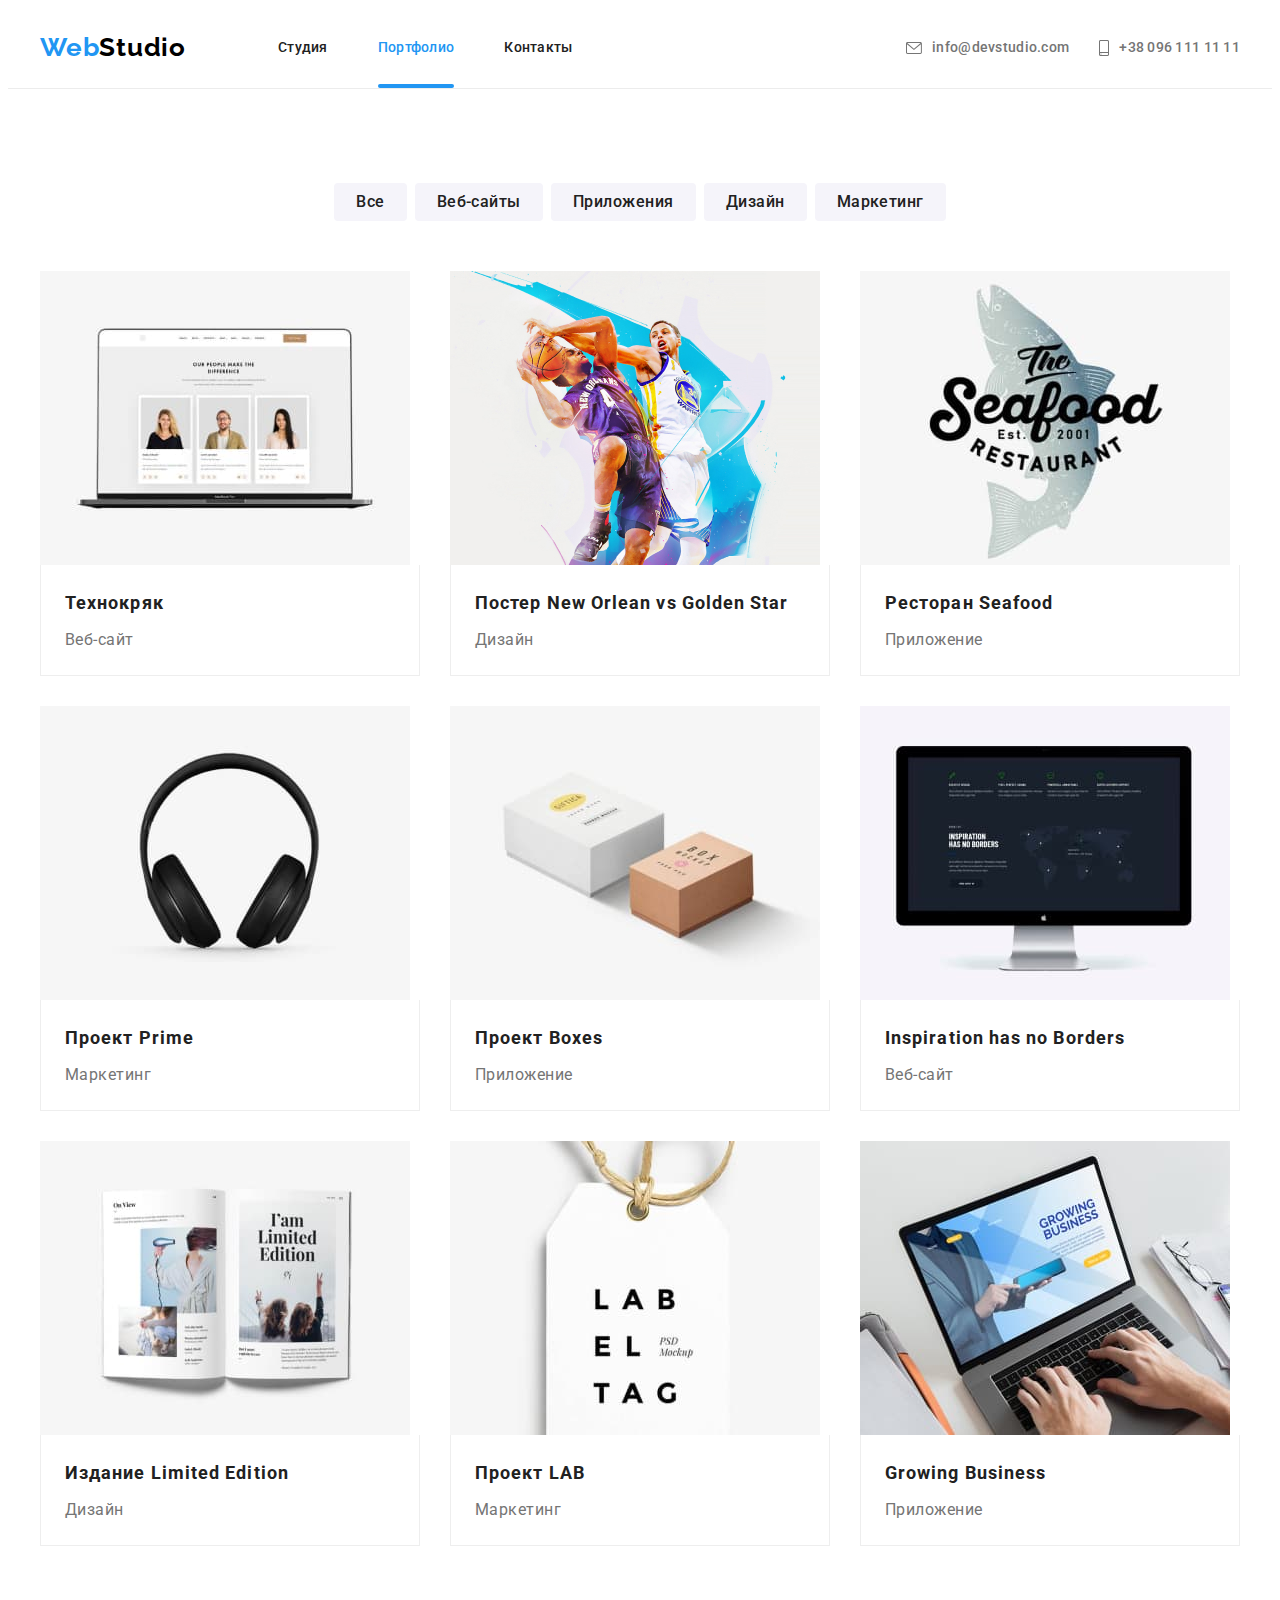
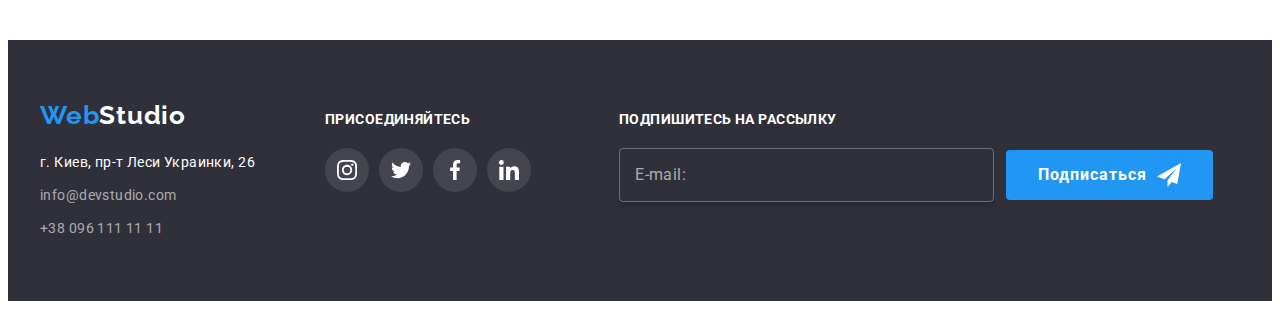
==== portfolio.html @ c33402b6 "start" ====
<!DOCTYPE html>
<html lang="ru">

<head>
  <meta charset="UTF-8" />
  <meta http-equiv="X-UA-Compatible" content="IE=edge" />
  <meta name="viewport" content="width=device-width, initial-scale=1.0" />
  <title>WebStudio</title>
  <link href="https://fonts.googleapis.com/css2?family=Raleway:wght@700&family=Roboto:wght@400;500;700;900&display=swap"
    rel="stylesheet" />
  <link rel="stylesheet" href="https://cdnjs.cloudflare.com/ajax/libs/modern-normalize/1.1.0/modern-normalize.min.css"
    integrity="sha512-wpPYUAdjBVSE4KJnH1VR1HeZfpl1ub8YT/NKx4PuQ5NmX2tKuGu6U/JRp5y+Y8XG2tV+wKQpNHVUX03MfMFn9Q=="
    crossorigin="anonymous" referrerpolicy="no-referrer" />
  <link rel="stylesheet" href="./css/main.min.css" />
</head>

<body>
  <header class="head">
    <div class="container head__container">
      <nav class="head__nav">
        <a class="link logo head__logo logo--dark" href="./index.html">
          <p lang="en"><span class="logo__first-word">Web</span>Studio</p>
        </a>
        <ul class="list head__list">
          <li class="head__item"><a class="link" href="./index.html">Cтудия</a></li>
          <li class="head__item"><a class="link current" href="./portfolio.html">Портфолио</a></li>
          <li class="head__item"><a class="link" href="">Контакты</a></li>
        </ul>
      </nav>
      <div class="contacts head__contacts">
        <a class="link head__link contacts__mail" href="mailto:info@devstudio.com">
          <svg class="contacts__envelope" width="16" height="12">
            <use href="./images/icons.svg#envelope"></use>
          </svg>
          info@devstudio.com
        </a>
        <a class="link head__link contacts__tel" href="tel:+380961111111">
          <svg class="contacts__smartphone" width="10" height="16">
            <use href="./images/icons.svg#smartphone"></use>
          </svg>
          +38 096 111 11 11
        </a>
      </div>
    </div>
  </header>
  <main>
    <section class="portfolio section">
      <div class="container">
        <ul class="list list-selection">
          <li class="list-selection__item">
            <button class="list-selection__btn" type="button">Все</button>
          </li>
          <li class="list-selection__item">
            <button class="list-selection__btn" type="button">Веб-сайты</button>
          </li>
          <li class="list-selection__item">
            <button class="list-selection__btn" type="button">Приложения</button>
          </li>
          <li class="list-selection__item">
            <button class="list-selection__btn" type="button">Дизайн</button>
          </li>
          <li class="list-selection__item">
            <button class="list-selection__btn" type="button">Маркетинг</button>
          </li>
        </ul>
        <ul class="list products-list">
          <li class="product products-list__item">
            <a class="product__link" href="">
              <div class="product__picture">
                <img src="./images/images-portfolio/tehnokryak.jpg" alt="Ноутбук" width="370" />
                <p class="product__text">Ресурс предлагает комплексные предложения с разным уровнем функционала и
                  сервисов.
                  Все это позволит посетителю получить исчерпывающие сведения о компании или частном лице.</p>
              </div>
              <div class="product__label">
                <h2 class="product__name">Технокряк</h2>
                <p class="product__type">Веб-сайт</p>
              </div>
            </a>
          </li>
          <li class="product products-list__item">
            <a class="product__link" href="">
              <div class="product__picture">
                <img src="./images/images-portfolio/poster.jpg" alt="Два игрока в баскетболл" width="370" />
                <p class="product__text">Ресурс предлагает комплексные предложения с разным уровнем функционала и
                  сервисов.
                  Все это позволит посетителю получить исчерпывающие сведения о компании или частном лице.</p>
              </div>
              <div class="product__label">
                <h2 class="product__name">Постер <span lang="en">New Orlean vs Golden Star</span></h2>
                <p class="product__type">Дизайн</p>
              </div>
            </a>
          </li>
          <li class="product products-list__item">
            <a class="product__link" href="">
              <div class="product__picture">
                <img src="./images/images-portfolio/restoran.jpg" alt="Логотип ресторана" width="370" />
                <p class="product__text">Ресурс предлагает комплексные предложения с разным уровнем функционала и
                  сервисов.
                  Все это позволит посетителю получить исчерпывающие сведения о компании или частном лице.</p>
              </div>
              <div class="product__label">
                <h2 class="product__name">Ресторан Seafood</h2>
                <p class="product__type">Приложение</p>
              </div>
            </a>
          </li>
          <li class="product products-list__item">
            <a class="product__link" href="">
              <div class="product__picture">
                <img src="./images/images-portfolio/prime.jpg" alt="Наушники" width="370" />
                <p class="product__text">Ресурс предлагает комплексные предложения с разным уровнем функционала и
                  сервисов.
                  Все это позволит посетителю получить исчерпывающие сведения о компании или частном лице.</p>
              </div>
              <div class="product__label">
                <h2 class="product__name">Проект <span lang="en">Prime</span></h2>
                <p class="product__type">Маркетинг</p>
              </div>
            </a>
          </li>
          <li class="product products-list__item">
            <a class="product__link" href="">
              <div class="product__picture">
                <img src="./images/images-portfolio/boxes.jpg" alt="Две коробки" width="370" />
                <p class="product__text">Ресурс предлагает комплексные предложения с разным уровнем функционала и
                  сервисов.
                  Все это позволит посетителю получить исчерпывающие сведения о компании или частном лице.</p>
              </div>
              <div class="product__label">
                <h2 class="product__name">Проект <span lang="en">Boxes</span></h2>
                <p class="product__type">Приложение</p>
              </div>
            </a>
          </li>
          <li class="product products-list__item">
            <a class="product__link" href="">
              <div class="product__picture">
                <img src="./images/images-portfolio/inspiration.jpg" alt="Монитор" width="370" />
                <p class="product__text">Ресурс предлагает комплексные предложения с разным уровнем функционала и
                  сервисов.
                  Все это позволит посетителю получить исчерпывающие сведения о компании или частном лице.</p>
              </div>
              <div class="product__label">
                <h2 class="product__name" lang="en">Inspiration has no Borders</h2>
                <p class="product__type">Веб-сайт</p>
              </div>
            </a>
          </li>
          <li class="product products-list__item">
            <a class="product__link" href="">
              <div class="product__picture">
                <img src="./images/images-portfolio/limited.jpg" alt="Открытый разворот журнала" width="370" />
                <p class="product__text">Ресурс предлагает комплексные предложения с разным уровнем функционала и
                  сервисов.
                  Все это позволит посетителю получить исчерпывающие сведения о компании или частном лице.</p>
              </div>
              <div class="product__label">
                <h2 class="product__name">Издание <span lang="en">Limited Edition</span></h2>
                <p class="product__type">Дизайн</p>
              </div>
            </a>
          </li>
          <li class="product products-list__item">
            <a class="product__link" href="">
              <div class="product__picture">
                <img src="./images/images-portfolio/lab.jpg" alt="Лейба с текстовым логотипом" width="370" />
                <p class="product__text">Ресурс предлагает комплексные предложения с разным уровнем функционала и
                  сервисов.
                  Все это позволит посетителю получить исчерпывающие сведения о компании или частном лице.</p>
              </div>
              <div class="product__label">
                <h2 class="product__name">Проект <span lang="en">LAB</span></h2>
                <p class="product__type">Маркетинг</p>
              </div>
            </a>
          </li>
          <li class="product products-list__item">
            <a class="product__link" href="">
              <div class="product__picture">
                <img src="./images/images-portfolio/growing.jpg" alt="работа за компьютером" width="370" />
                <p class="product__text">Ресурс предлагает комплексные предложения с разным уровнем функционала и
                  сервисов.
                  Все это позволит посетителю получить исчерпывающие сведения о компании или частном лице.</p>
              </div>
              <div class="product__label">
                <h2 class="product__name" lang="en">Growing Business</h2>
                <p class="product__type">Приложение</p>
              </div>
            </a>
          </li>
        </ul>
      </div>
    </section>
  </main>

  <footer class="footer">
    <div class="container footer-wrap">
      <div>
        <a class="link logo footer__logo logo--light" href="./index.html">
          <p lang="en"><span class="logo__first-word">Web</span>Studio</p>
        </a>
        <address class="address">
          <ul class="list address__list">
            <li class="address__item">
              <a class="link address__link address__link--white " href="">г. Киев, пр-т Леси Украинки, 26 </a>
            </li>
            <li class="address__item">
              <a class="link address__link" href="mailto:info@devstudio.com">info@devstudio.com</a>
            </li>
            <li class="address__item">
              <a class="link address__link" href="tel:+380961111111">+38 096 111 11 11</a>
            </li>
          </ul>
        </address>
      </div>
      <div class="join">
        <p class="join__text">Присоединяйтесь</p>
        <ul class="list join__list-social">
          <li class="join__social-item">
            <a class="link join__social-link" href="">
              <svg class="join__social-icon" width="20" height="20">
                <use href="./images/icons.svg#icon-instagram"></use>
              </svg>
            </a>
          </li>
          <li class="join__social-item">
            <a class="link join__social-link" href="">
              <svg class="join__social-icon" width="20" height="20">
                <use href="./images/icons.svg#icon-twitter"></use>
              </svg>
            </a>
          </li>
          <li class="join__social-item">
            <a class="link join__social-link" href="">
              <svg class="join__social-icon" width="20" height="20">
                <use href="./images/icons.svg#icon-facebook"></use>
              </svg>
            </a>
          </li>
          <li class="join__social-item">
            <a class="link join__social-link" href="">
              <svg class="join__social-icon" width="20" height="20">
                <use href="./images/icons.svg#icon-linkedin"></use>
              </svg>
            </a>
          </li>
        </ul>
      </div>
      <div class="abonnement">
        <p class="abonnement__text">Подпишитесь на рассылку</p>
        <form name="abonnement" autocomplete="on" class="abonnement__form">
          <div class="abonnement__input-wrapper">
            <label for="email" class="abonnement__label">E-mail:</label>
            <input type="email" name="user-email" id="email" class="abonnement__input">
          </div>
          <button type="submit" class="btn abonnement__btn">
            Подписаться
            <svg class="btn__icon-send" width="24" height="24">
              <use href="./images/icons.svg#icon-send"></use>
            </svg>
          </button>
        </form>
      </div>
    </div>
  </footer>

</body>

</html>
---- css/main.min.css ----
:root{--logo-font-family: "Raleway", sans-serif;--primary-font-family: "Roboto", sans-serif;--back-color: #2f303a;--secondary-bg-color: #f5f4fa;--accent-color: #2196f3;--hover-btn-color: #188ce8;--primary-text-color: #212121;--secondary-text-color: #757575;--white-color: #ffffff;--black-color: #000000;--border-color: #eeeeee;--input-border-color: rgba(255, 255, 255, 0.3);--line-color: #ececec;--border-color-icon: #afb1b8;--light-transparent-color: #ffffff99}h1,h2,h3,h4,p{margin-top:0;margin-bottom:0}ul,ol{margin-top:0;margin-bottom:0;padding-left:0}img{display:block}.list{list-style:none;padding:0;margin:0}.link{text-decoration:none;color:currentColor}.section{padding-top:94px;padding-bottom:94px}.container{width:1200px;padding-left:15px;padding-right:15px;margin-left:auto;margin-right:auto}.head__container{display:-webkit-box;display:-ms-flexbox;display:flex;-webkit-box-align:start;-ms-flex-align:start;align-items:flex-start;padding-top:24px}body{font-family:var(--primary-font-family),sans-serif;color:var(--secondary-text-color)}.title{font-size:36px;font-weight:700;line-height:1.7;text-align:center;letter-spacing:.03em;color:var(--primary-text-color);margin-bottom:50px}.backdrop{position:fixed;top:0;left:0;width:100%;height:100%;background-color:rgba(0,0,0,.2);opacity:1;-webkit-transition:opacity 250ms cubic-bezier(0.4, 0, 0.2, 1),visibility 250ms cubic-bezier(0.4, 0, 0.2, 1);transition:opacity 250ms cubic-bezier(0.4, 0, 0.2, 1),visibility 250ms cubic-bezier(0.4, 0, 0.2, 1)}.backdrop.is-hidden{visibility:hidden;opacity:0;pointer-events:none}.modal{position:absolute;left:50%;top:50%;-webkit-transform:translate(-50%, -50%) scale(1);transform:translate(-50%, -50%) scale(1);opacity:1;-webkit-transition:opasity 250ms cubic-bezier(0.4, 0, 0.2, 1),-webkit-transform 250ms cubic-bezier(0.4, 0, 0.2, 1);transition:opasity 250ms cubic-bezier(0.4, 0, 0.2, 1),-webkit-transform 250ms cubic-bezier(0.4, 0, 0.2, 1);transition:transform 250ms cubic-bezier(0.4, 0, 0.2, 1),opasity 250ms cubic-bezier(0.4, 0, 0.2, 1);transition:transform 250ms cubic-bezier(0.4, 0, 0.2, 1),opasity 250ms cubic-bezier(0.4, 0, 0.2, 1),-webkit-transform 250ms cubic-bezier(0.4, 0, 0.2, 1);width:528px;min-height:582px;border-radius:4px;padding:40px;font-family:var(--primary-font-family);background-color:var(--white-color);-webkit-box-shadow:0px 2px 1px rgba(0,0,0,.2),0px 1px 1px rgba(0,0,0,.14);box-shadow:0px 2px 1px rgba(0,0,0,.2),0px 1px 1px rgba(0,0,0,.14)}.backdrop.is-hidden .modal{-webkit-transform:translate(-50%, -50%) scale(0.8);transform:translate(-50%, -50%) scale(0.8);opacity:0}.modal__title{margin-bottom:12px;font-size:20px;font-weight:700;line-height:1.15;text-align:center;letter-spacing:.03em;color:var(--primary-text-color)}.modal__close{position:absolute;top:8px;right:8px;width:30px;height:30px;border-radius:50%;border:1px solid rgba(0,0,0,.1);cursor:pointer;background-color:var(--white-color);-webkit-transform:scale(1);transform:scale(1);-webkit-transition:color 200ms linear,-webkit-transform 100ms linear;transition:color 200ms linear,-webkit-transform 100ms linear;transition:transform 100ms linear,color 200ms linear;transition:transform 100ms linear,color 200ms linear,-webkit-transform 100ms linear}.modal__close:hover,.modal__close:focus{-webkit-transform:scale(1.1);transform:scale(1.1);color:var(--accent-color)}.form__field{position:relative;margin-bottom:10px}.form__field .form-label{font-size:12px;font-weight:400;line-height:1.16;letter-spacing:.01em;color:var(--secondary-text-color);margin-bottom:4px}.form-input{width:100%;height:40px;border:1px solid rgba(33,33,33,.2);border-radius:4px;-webkit-box-sizing:border-box;box-sizing:border-box;padding-left:34px;outline:none;-webkit-transition:250ms border-color cubic-bezier(0.4, 0, 0.2, 1);transition:250ms border-color cubic-bezier(0.4, 0, 0.2, 1)}.form__field:focus-within .form-input{border-color:var(--accent-color)}.form-icon{position:absolute;left:12px;bottom:11px;fill:#212121;-webkit-transition:fill 250ms cubic-bezier(0.4, 0, 0.2, 1);transition:fill 250ms cubic-bezier(0.4, 0, 0.2, 1)}.form__field:focus-within>.form-icon{fill:var(--accent-color)}.field-textarea{margin-bottom:20px}.form-textarea{resize:none;width:448px;height:120px;border:1px solid rgba(33,33,33,.2);border-radius:4px;padding:12px 16px;outline:none;-webkit-transition:250ms border-color cubic-bezier(0.4, 0, 0.2, 1);transition:250ms border-color cubic-bezier(0.4, 0, 0.2, 1)}.form-textarea::-webkit-input-placeholder{font-size:14px;font-weight:400;line-height:1.14;letter-spacing:.01em;color:rgba(117,117,117,.5)}.form-textarea::-moz-placeholder{font-size:14px;font-weight:400;line-height:1.14;letter-spacing:.01em;color:rgba(117,117,117,.5)}.form-textarea:-ms-input-placeholder{font-size:14px;font-weight:400;line-height:1.14;letter-spacing:.01em;color:rgba(117,117,117,.5)}.form-textarea::-ms-input-placeholder{font-size:14px;font-weight:400;line-height:1.14;letter-spacing:.01em;color:rgba(117,117,117,.5)}.form-textarea::placeholder{font-size:14px;font-weight:400;line-height:1.14;letter-spacing:.01em;color:rgba(117,117,117,.5)}.form__field:focus-within>.form-textarea{border-color:var(--accent-color)}.checkbox-label{position:relative;font-size:14px;font-weight:400;line-height:1.7;letter-spacing:.03em}.checkbox-label::before{content:"";position:absolute;top:50%;left:-24px;-webkit-transform:translateY(-50%);transform:translateY(-50%);display:inline-block;-webkit-box-sizing:border-box;box-sizing:border-box;width:16px;height:15px;margin-right:8px;border:2px solid var(--black-color);border-radius:2px;background-position:center;-webkit-transition:background-color 250ms cubic-bezier(0.4, 0, 0.2, 1),background-image 250ms cubic-bezier(0.4, 0, 0.2, 1),border-color 250ms cubic-bezier(0.4, 0, 0.2, 1);transition:background-color 250ms cubic-bezier(0.4, 0, 0.2, 1),background-image 250ms cubic-bezier(0.4, 0, 0.2, 1),border-color 250ms cubic-bezier(0.4, 0, 0.2, 1)}.link-checkbox{color:var(--accent-color);-webkit-transition:color 250ms linear,font-weight 250ms linear;transition:color 250ms linear,font-weight 250ms linear}.link-checkbox:hover,.link-checkbox:focus{color:var(--hover-btn-color);font-weight:500}.form__check{width:448px;padding-left:34px;margin-bottom:30px}.form__check .checkbox{position:absolute;width:1px;height:1px;margin:-1px;border:0;padding:0;clip:rect(0 0 0 0);overflow:hidden}.checkbox:checked+.checkbox-label::before{background:var(--accent-color) url(../images/check.svg);border-color:var(--accent-color)}.logo{font-family:var(--logo-font-family);font-style:normal;font-size:26px;font-weight:700;line-height:1.19;letter-spacing:.03em;-webkit-transition:color 250ms cubic-bezier(0.4, 0, 0.2, 1);transition:color 250ms cubic-bezier(0.4, 0, 0.2, 1)}.logo__first-word{color:var(--accent-color)}.logo:hover,.logo:focus{color:var(--accent-color)}.head__logo{margin-right:92px}.logo--dark{color:var(--black-color)}.footer__logo{display:inline-block;margin-right:0px;margin-bottom:20px}.logo--light{color:var(--white-color)}.abonnement__text{font-size:14px;font-weight:700;line-height:1.14;letter-spacing:.03em;text-align:left;text-transform:uppercase;color:var(--white-color);margin-bottom:20px}.abonnement__form{display:-webkit-box;display:-ms-flexbox;display:flex;-webkit-box-align:center;-ms-flex-align:center;align-items:center}.abonnement__label{margin-right:2px;font-family:var(--primary-font-family);font-style:normal;font-size:16px;font-weight:400;line-height:1.25;letter-spacing:.03em;color:rgba(255,255,255,.6)}.abonnement__input-wrapper{min-width:358px;border:1px solid var(--input-border-color);border-radius:4px;-webkit-box-shadow:0px 4px 4px rgba(0,0,0,.15);box-shadow:0px 4px 4px rgba(0,0,0,.15);padding-left:15px;margin-right:12px;-webkit-transition:border-color 250ms cubic-bezier(0.4, 0, 0.2, 1);transition:border-color 250ms cubic-bezier(0.4, 0, 0.2, 1)}.abonnement__input-wrapper:focus-within{border-color:var(--accent-color)}.abonnement__input{height:50px;min-width:295px;border:none;background-color:rgba(0,0,0,0);color:var(--white-color);outline:none}.btn{font-family:inherit;font-size:16px;font-weight:700;line-height:1.88;font-style:normal;letter-spacing:.06em;text-align:center;color:var(--white-color);background-color:var(--accent-color);cursor:pointer;padding:10px 32px;border-radius:4px;border:0px;-webkit-transition:background-color 250ms cubic-bezier(0.4, 0, 0.2, 1);transition:background-color 250ms cubic-bezier(0.4, 0, 0.2, 1)}.btn:hover,.btn:focus{background-color:var(--hover-btn-color)}.modal__btn{display:block;margin-left:auto;margin-right:auto;padding-left:56px;padding-right:56px}.abonnement__btn{display:-webkit-box;display:-ms-flexbox;display:flex;-webkit-box-align:center;-ms-flex-align:center;align-items:center;-webkit-transition:background-color 250ms cubic-bezier(0.4, 0, 0.2, 1);transition:background-color 250ms cubic-bezier(0.4, 0, 0.2, 1)}.btn__icon-send{margin-left:10px}.hidden{position:absolute;width:1px;height:1px;margin:-1px;padding:0;overflow:hidden;border:0;clip:rect(0 0 0 0)}.head{border-bottom:1px solid var(--line-color)}.head__list{display:-webkit-box;display:-ms-flexbox;display:flex;-webkit-box-align:start;-ms-flex-align:start;align-items:flex-start;padding-top:8px;color:var(--primary-text-color)}.head__nav{display:-webkit-box;display:-ms-flexbox;display:flex;-webkit-box-pack:justify;-ms-flex-pack:justify;justify-content:space-between;-webkit-box-align:start;-ms-flex-align:start;align-items:flex-start}.head__list,.head__contacts{font-style:normal;font-size:14px;font-weight:500;line-height:1.14;letter-spacing:.02em}.head__link{-webkit-transition:color 250ms cubic-bezier(0.4, 0, 0.2, 1);transition:color 250ms cubic-bezier(0.4, 0, 0.2, 1)}.head__link:hover,.head__link:focus{color:var(--accent-color)}.head__item:not(:last-child){margin-right:50px}.head__list .link.current{color:var(--accent-color)}.link.current::after{content:"";width:100%;height:4px;display:block;background-color:var(--accent-color);border-radius:2px;margin-top:28px}.contacts{display:-webkit-box;display:-ms-flexbox;display:flex;-webkit-box-align:center;-ms-flex-align:center;align-items:center;padding-top:8px;margin-left:auto}.contacts__envelope,.contacts__smartphone{margin-right:10px;fill:currentColor}.contacts__mail,.contacts__tel{display:-webkit-box;display:-ms-flexbox;display:flex;color:var(--secondary-text-color);-webkit-box-align:center;-ms-flex-align:center;align-items:center}.contacts__mail{margin-right:30px}.hero{background-color:var(--back-color);padding-top:200px;padding-bottom:200px;text-align:center;background-image:-webkit-gradient(linear, left top, left bottom, from(rgba(47, 48, 58, 0.4)), to(rgba(47, 48, 58, 0.4))),url("../images/Img-background.jpg");background-image:linear-gradient(rgba(47, 48, 58, 0.4), rgba(47, 48, 58, 0.4)),url("../images/Img-background.jpg");background-repeat:no-repeat;background-position:center;background-size:cover;max-width:1600px;margin-left:auto;margin-right:auto}.hero__title{font-size:44px;font-weight:900;line-height:1.36;letter-spacing:.06em;text-transform:uppercase;color:var(--white-color);margin-bottom:30px}.indent{display:block}.features__list{display:-webkit-box;display:-ms-flexbox;display:flex;margin-left:-30px;margin-top:-30px;-ms-flex-wrap:wrap;flex-wrap:wrap}.features__item{margin-left:30px;margin-top:30px;-ms-flex-preferred-size:calc((100% - 120px)/4);flex-basis:calc((100% - 120px)/4)}.features__icon-wrap{display:-webkit-box;display:-ms-flexbox;display:flex;-webkit-box-pack:center;-ms-flex-pack:center;justify-content:center;-webkit-box-align:center;-ms-flex-align:center;align-items:center;width:270px;height:120px;background-color:var(--secondary-bg-color);border-radius:4px;margin-bottom:30px}.features__name{font-size:14px;font-weight:700;line-height:1.14;letter-spacing:.03em;text-align:left;color:var(--black-color);margin-bottom:10px;text-transform:uppercase}.features__text{font-size:14px;font-weight:400;line-height:1.71;letter-spacing:.03em}.subject{padding-top:0px}.subject__list{display:-webkit-box;display:-ms-flexbox;display:flex;margin-left:-30px;margin-top:-30px;-ms-flex-wrap:wrap;flex-wrap:wrap}.subject__item{position:relative;margin-left:30px;margin-top:30px;-ms-flex-preferred-size:calc((100% - 90px)/3);flex-basis:calc((100% - 90px)/3)}.subject__text-wrap{position:absolute;width:370px;height:70px;bottom:0;right:0;background-color:rgba(47,48,58,.8);text-align:center}.subject__text{padding-top:27px;padding-bottom:27px;font-family:var(--primary-font-family);font-size:14px;font-weight:700;line-height:1.15;letter-spacing:.03em;text-transform:uppercase;color:var(--white-color)}.team{background-color:var(--secondary-bg-color)}.team__list{display:-webkit-box;display:-ms-flexbox;display:flex;margin-left:-30px;margin-top:-30px;-ms-flex-wrap:wrap;flex-wrap:wrap}.team__item{margin-left:30px;margin-top:30px;-ms-flex-preferred-size:calc((100% - 120px)/4);flex-basis:calc((100% - 120px)/4)}.team__label{background-color:var(--white-color);-webkit-box-shadow:0px 1px 3px rgba(0,0,0,.12),0px 1px 1px rgba(0,0,0,.14),0px 2px 1px rgba(0,0,0,.2);box-shadow:0px 1px 3px rgba(0,0,0,.12),0px 1px 1px rgba(0,0,0,.14),0px 2px 1px rgba(0,0,0,.2);border-radius:0px 0px 4px 4px;padding:30px 30px 30px 30px}.team__name{font-weight:500;color:var(--primary-text-color);margin-bottom:10px}.team__position,.team__name{font-size:16px;line-height:1.19;text-align:center;letter-spacing:.03em}.social{display:-webkit-box;display:-ms-flexbox;display:flex;-webkit-box-pack:center;-ms-flex-pack:center;justify-content:center;-webkit-box-align:center;-ms-flex-align:center;align-items:center;margin-top:16px}.social__link{display:-webkit-box;display:-ms-flexbox;display:flex;-webkit-box-pack:center;-ms-flex-pack:center;justify-content:center;-webkit-box-align:center;-ms-flex-align:center;align-items:center;width:44px;height:44px;border:0;border-radius:50%;color:var(--border-color-icon);-webkit-transition:background-color 250ms cubic-bezier(0.4, 0, 0.2, 1);transition:background-color 250ms cubic-bezier(0.4, 0, 0.2, 1)}.social__link:hover,.social__link:focus{background-color:var(--accent-color)}.social__item:not(:last-child){margin-right:10px}.social__icon{fill:currentColor;-webkit-transition:color 250ms cubic-bezier(0.4, 0, 0.2, 1);transition:color 250ms cubic-bezier(0.4, 0, 0.2, 1)}.social__link:hover .social__icon,.social__link:focus .social__icon{color:var(--white-color)}.clients__link{display:-webkit-box;display:-ms-flexbox;display:flex;-webkit-box-pack:center;-ms-flex-pack:center;justify-content:center;-webkit-box-align:center;-ms-flex-align:center;align-items:center;width:170px;height:92px;border:1px solid var(--border-color-icon);-webkit-box-sizing:border-box;box-sizing:border-box;border-radius:4px;color:var(--border-color-icon);-webkit-transition:color 250ms cubic-bezier(0.4, 0, 0.2, 1),border-color 250ms cubic-bezier(0.4, 0, 0.2, 1);transition:color 250ms cubic-bezier(0.4, 0, 0.2, 1),border-color 250ms cubic-bezier(0.4, 0, 0.2, 1)}.clients__link:hover{color:var(--accent-color);border-color:var(--accent-color)}.clients__list{display:-webkit-box;display:-ms-flexbox;display:flex;margin-left:-30px;margin-top:-30px;-ms-flex-wrap:wrap;flex-wrap:wrap}.clients__item{margin-left:30px;margin-top:30px;-ms-flex-preferred-size:calc((100% - 180px)/6);flex-basis:calc((100% - 180px)/6)}.clients__icon{fill:currentColor}.footer{background-color:var(--back-color);padding-top:60px;padding-bottom:60px}.footer-wrap{display:-webkit-box;display:-ms-flexbox;display:flex;-webkit-box-align:baseline;-ms-flex-align:baseline;align-items:baseline}.address__list{font-style:normal;font-size:14px;font-weight:400;line-height:1.71;letter-spacing:.03em}.address__item:not(:last-child){margin-bottom:9px}.address__link{color:var(--light-transparent-color);-webkit-transition:color 250ms cubic-bezier(0.4, 0, 0.2, 1);transition:color 250ms cubic-bezier(0.4, 0, 0.2, 1)}.address__link:hover,.address__link:focus{color:var(--accent-color)}.address__link--white{color:var(--white-color)}.join{max-width:-webkit-fit-content;max-width:-moz-fit-content;max-width:fit-content;margin-left:70px;margin-right:88px}.join__list-social{display:-webkit-box;display:-ms-flexbox;display:flex;-webkit-box-pack:center;-ms-flex-pack:center;justify-content:center;-webkit-box-align:center;-ms-flex-align:center;align-items:center;margin-top:20px}.join__text{font-size:14px;font-weight:700;line-height:1.14;letter-spacing:.03em;text-align:left;text-transform:uppercase;color:var(--white-color)}.join__social-item:not(:last-child){margin-right:10px}.join__social-link{display:-webkit-box;display:-ms-flexbox;display:flex;-webkit-box-pack:center;-ms-flex-pack:center;justify-content:center;-webkit-box-align:center;-ms-flex-align:center;align-items:center;width:44px;height:44px;border:0;border-radius:50%;background-color:rgba(255,255,255,.1);color:var(--white-color);-webkit-transition:background-color 250ms cubic-bezier(0.4, 0, 0.2, 1);transition:background-color 250ms cubic-bezier(0.4, 0, 0.2, 1)}.join__social-link:hover,.join__social-link:focus{background-color:var(--accent-color)}.join__social-icon{fill:currentColor;-webkit-transition:color 250ms cubic-bezier(0.4, 0, 0.2, 1);transition:color 250ms cubic-bezier(0.4, 0, 0.2, 1)}.join__social-link:hover .join__social-icon,.join__social-link:focus .join__social-icon{color:var(--white-color)}.list-selection__btn{font-family:var(--primary-font-family);font-style:normal;font-size:16px;font-weight:500;line-height:1.63;text-align:center;letter-spacing:.03em;background-color:var(--secondary-bg-color);cursor:pointer;color:var(--primary-text-color);border:0;border-radius:4px;padding:6px 22px;-webkit-transition:color 250ms cubic-bezier(0.4, 0, 0.2, 1),background-color 250ms cubic-bezier(0.4, 0, 0.2, 1),-webkit-box-shadow 250ms cubic-bezier(0.4, 0, 0.2, 1);transition:color 250ms cubic-bezier(0.4, 0, 0.2, 1),background-color 250ms cubic-bezier(0.4, 0, 0.2, 1),-webkit-box-shadow 250ms cubic-bezier(0.4, 0, 0.2, 1);transition:color 250ms cubic-bezier(0.4, 0, 0.2, 1),background-color 250ms cubic-bezier(0.4, 0, 0.2, 1),box-shadow 250ms cubic-bezier(0.4, 0, 0.2, 1);transition:color 250ms cubic-bezier(0.4, 0, 0.2, 1),background-color 250ms cubic-bezier(0.4, 0, 0.2, 1),box-shadow 250ms cubic-bezier(0.4, 0, 0.2, 1),-webkit-box-shadow 250ms cubic-bezier(0.4, 0, 0.2, 1)}.list-selection__btn:hover,.list-selection__btn:focus{background-color:var(--accent-color);color:var(--white-color);-webkit-box-shadow:0px 3px 1px rgba(0,0,0,.1),0px 1px 2px rgba(0,0,0,.08),0px 2px 2px rgba(0,0,0,.12);box-shadow:0px 3px 1px rgba(0,0,0,.1),0px 1px 2px rgba(0,0,0,.08),0px 2px 2px rgba(0,0,0,.12)}.list-selection__item:not(:last-child){margin-right:8px}.list-selection{display:-webkit-box;display:-ms-flexbox;display:flex;-webkit-box-pack:center;-ms-flex-pack:center;justify-content:center;-webkit-box-align:center;-ms-flex-align:center;align-items:center;margin-bottom:50px}.products-list{display:-webkit-box;display:-ms-flexbox;display:flex;margin-left:-30px;margin-top:-30px;-ms-flex-wrap:wrap;flex-wrap:wrap}.products-list__item{margin-left:30px;margin-top:30px;-ms-flex-preferred-size:calc((100% - 90px)/3);flex-basis:calc((100% - 90px)/3)}.product__label{border:1px solid var(--border-color);border-top:0;background-color:var(--white-color);padding:20px 24px 20px 24px}.product__link{display:block;text-decoration:none;color:inherit;-webkit-transition:-webkit-box-shadow 250ms cubic-bezier(0.4, 0, 0.2, 1);transition:-webkit-box-shadow 250ms cubic-bezier(0.4, 0, 0.2, 1);transition:box-shadow 250ms cubic-bezier(0.4, 0, 0.2, 1);transition:box-shadow 250ms cubic-bezier(0.4, 0, 0.2, 1), -webkit-box-shadow 250ms cubic-bezier(0.4, 0, 0.2, 1)}.product__link:hover,.product__link:focus{-webkit-box-shadow:0px 1px 1px rgba(0,0,0,.12),0px 4px 4px rgba(0,0,0,.06),1px 4px 6px rgba(0,0,0,.16);box-shadow:0px 1px 1px rgba(0,0,0,.12),0px 4px 4px rgba(0,0,0,.06),1px 4px 6px rgba(0,0,0,.16)}.product__picture{position:relative;overflow:hidden}.product__text{position:absolute;top:0;width:370px;height:294px;background-color:rgba(33,150,243,.9);font-family:"Roboto";font-size:18px;font-weight:400;line-height:1.56;letter-spacing:.03em;color:var(--white-color);padding:63px 24px;-webkit-transform:translateY(101%);transform:translateY(101%);-webkit-transition:-webkit-transform 250ms cubic-bezier(0.4, 0, 0.2, 1);transition:-webkit-transform 250ms cubic-bezier(0.4, 0, 0.2, 1);transition:transform 250ms cubic-bezier(0.4, 0, 0.2, 1);transition:transform 250ms cubic-bezier(0.4, 0, 0.2, 1), -webkit-transform 250ms cubic-bezier(0.4, 0, 0.2, 1)}.product:hover .product__text,.product__link:focus .product__text{-webkit-transform:translateY(0%);transform:translateY(0%)}.product__name{font-size:18px;font-weight:700;line-height:2;letter-spacing:.06em;color:var(--primary-text-color);margin-bottom:4px}.product__type{font-size:16px;line-height:1.88;letter-spacing:.03em}/*# sourceMappingURL=main.min.css.map */
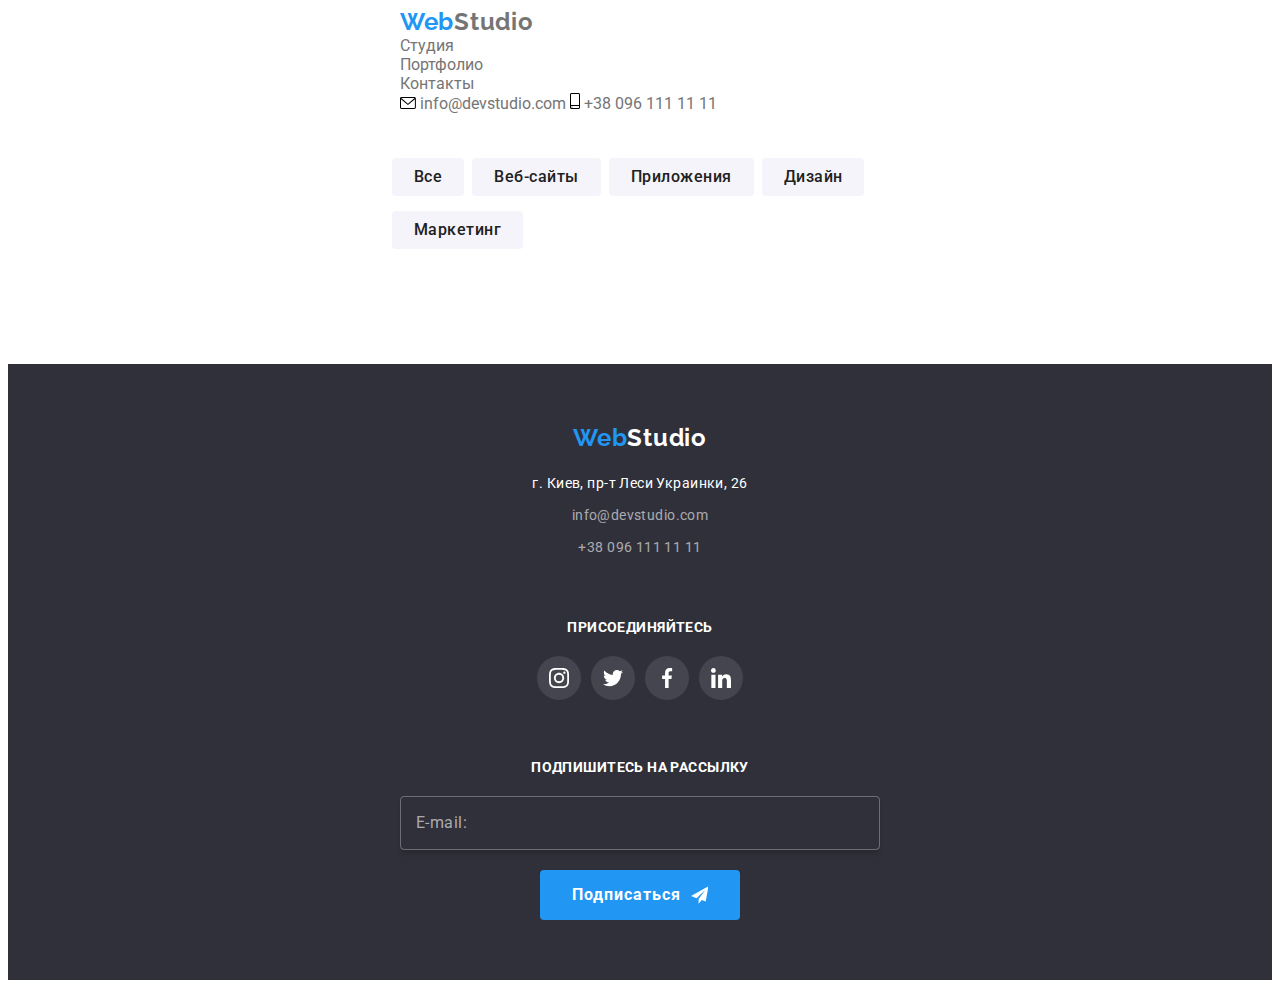
==== commit 23991905: "2" ====
--- a/portfolio.html
+++ b/portfolio.html
@@ -63,7 +63,7 @@
             <button class="list-selection__btn" type="button">Маркетинг</button>
           </li>
         </ul>
-        <ul class="list products-list">
+        <!-- <ul class="list products-list">
           <li class="product products-list__item">
             <a class="product__link" href="">
               <div class="product__picture">
@@ -190,7 +190,7 @@
               </div>
             </a>
           </li>
-        </ul>
+        </ul> -->
       </div>
     </section>
   </main>
--- a/css/main.min.css
+++ b/css/main.min.css
@@ -1 +1 @@
-:root{--logo-font-family: "Raleway", sans-serif;--primary-font-family: "Roboto", sans-serif;--back-color: #2f303a;--secondary-bg-color: #f5f4fa;--accent-color: #2196f3;--hover-btn-color: #188ce8;--primary-text-color: #212121;--secondary-text-color: #757575;--white-color: #ffffff;--black-color: #000000;--border-color: #eeeeee;--input-border-color: rgba(255, 255, 255, 0.3);--line-color: #ececec;--border-color-icon: #afb1b8;--light-transparent-color: #ffffff99}h1,h2,h3,h4,p{margin-top:0;margin-bottom:0}ul,ol{margin-top:0;margin-bottom:0;padding-left:0}img{display:block}.list{list-style:none;padding:0;margin:0}.link{text-decoration:none;color:currentColor}.section{padding-top:94px;padding-bottom:94px}.container{width:1200px;padding-left:15px;padding-right:15px;margin-left:auto;margin-right:auto}.head__container{display:-webkit-box;display:-ms-flexbox;display:flex;-webkit-box-align:start;-ms-flex-align:start;align-items:flex-start;padding-top:24px}body{font-family:var(--primary-font-family),sans-serif;color:var(--secondary-text-color)}.title{font-size:36px;font-weight:700;line-height:1.7;text-align:center;letter-spacing:.03em;color:var(--primary-text-color);margin-bottom:50px}.backdrop{position:fixed;top:0;left:0;width:100%;height:100%;background-color:rgba(0,0,0,.2);opacity:1;-webkit-transition:opacity 250ms cubic-bezier(0.4, 0, 0.2, 1),visibility 250ms cubic-bezier(0.4, 0, 0.2, 1);transition:opacity 250ms cubic-bezier(0.4, 0, 0.2, 1),visibility 250ms cubic-bezier(0.4, 0, 0.2, 1)}.backdrop.is-hidden{visibility:hidden;opacity:0;pointer-events:none}.modal{position:absolute;left:50%;top:50%;-webkit-transform:translate(-50%, -50%) scale(1);transform:translate(-50%, -50%) scale(1);opacity:1;-webkit-transition:opasity 250ms cubic-bezier(0.4, 0, 0.2, 1),-webkit-transform 250ms cubic-bezier(0.4, 0, 0.2, 1);transition:opasity 250ms cubic-bezier(0.4, 0, 0.2, 1),-webkit-transform 250ms cubic-bezier(0.4, 0, 0.2, 1);transition:transform 250ms cubic-bezier(0.4, 0, 0.2, 1),opasity 250ms cubic-bezier(0.4, 0, 0.2, 1);transition:transform 250ms cubic-bezier(0.4, 0, 0.2, 1),opasity 250ms cubic-bezier(0.4, 0, 0.2, 1),-webkit-transform 250ms cubic-bezier(0.4, 0, 0.2, 1);width:528px;min-height:582px;border-radius:4px;padding:40px;font-family:var(--primary-font-family);background-color:var(--white-color);-webkit-box-shadow:0px 2px 1px rgba(0,0,0,.2),0px 1px 1px rgba(0,0,0,.14);box-shadow:0px 2px 1px rgba(0,0,0,.2),0px 1px 1px rgba(0,0,0,.14)}.backdrop.is-hidden .modal{-webkit-transform:translate(-50%, -50%) scale(0.8);transform:translate(-50%, -50%) scale(0.8);opacity:0}.modal__title{margin-bottom:12px;font-size:20px;font-weight:700;line-height:1.15;text-align:center;letter-spacing:.03em;color:var(--primary-text-color)}.modal__close{position:absolute;top:8px;right:8px;width:30px;height:30px;border-radius:50%;border:1px solid rgba(0,0,0,.1);cursor:pointer;background-color:var(--white-color);-webkit-transform:scale(1);transform:scale(1);-webkit-transition:color 200ms linear,-webkit-transform 100ms linear;transition:color 200ms linear,-webkit-transform 100ms linear;transition:transform 100ms linear,color 200ms linear;transition:transform 100ms linear,color 200ms linear,-webkit-transform 100ms linear}.modal__close:hover,.modal__close:focus{-webkit-transform:scale(1.1);transform:scale(1.1);color:var(--accent-color)}.form__field{position:relative;margin-bottom:10px}.form__field .form-label{font-size:12px;font-weight:400;line-height:1.16;letter-spacing:.01em;color:var(--secondary-text-color);margin-bottom:4px}.form-input{width:100%;height:40px;border:1px solid rgba(33,33,33,.2);border-radius:4px;-webkit-box-sizing:border-box;box-sizing:border-box;padding-left:34px;outline:none;-webkit-transition:250ms border-color cubic-bezier(0.4, 0, 0.2, 1);transition:250ms border-color cubic-bezier(0.4, 0, 0.2, 1)}.form__field:focus-within .form-input{border-color:var(--accent-color)}.form-icon{position:absolute;left:12px;bottom:11px;fill:#212121;-webkit-transition:fill 250ms cubic-bezier(0.4, 0, 0.2, 1);transition:fill 250ms cubic-bezier(0.4, 0, 0.2, 1)}.form__field:focus-within>.form-icon{fill:var(--accent-color)}.field-textarea{margin-bottom:20px}.form-textarea{resize:none;width:448px;height:120px;border:1px solid rgba(33,33,33,.2);border-radius:4px;padding:12px 16px;outline:none;-webkit-transition:250ms border-color cubic-bezier(0.4, 0, 0.2, 1);transition:250ms border-color cubic-bezier(0.4, 0, 0.2, 1)}.form-textarea::-webkit-input-placeholder{font-size:14px;font-weight:400;line-height:1.14;letter-spacing:.01em;color:rgba(117,117,117,.5)}.form-textarea::-moz-placeholder{font-size:14px;font-weight:400;line-height:1.14;letter-spacing:.01em;color:rgba(117,117,117,.5)}.form-textarea:-ms-input-placeholder{font-size:14px;font-weight:400;line-height:1.14;letter-spacing:.01em;color:rgba(117,117,117,.5)}.form-textarea::-ms-input-placeholder{font-size:14px;font-weight:400;line-height:1.14;letter-spacing:.01em;color:rgba(117,117,117,.5)}.form-textarea::placeholder{font-size:14px;font-weight:400;line-height:1.14;letter-spacing:.01em;color:rgba(117,117,117,.5)}.form__field:focus-within>.form-textarea{border-color:var(--accent-color)}.checkbox-label{position:relative;font-size:14px;font-weight:400;line-height:1.7;letter-spacing:.03em}.checkbox-label::before{content:"";position:absolute;top:50%;left:-24px;-webkit-transform:translateY(-50%);transform:translateY(-50%);display:inline-block;-webkit-box-sizing:border-box;box-sizing:border-box;width:16px;height:15px;margin-right:8px;border:2px solid var(--black-color);border-radius:2px;background-position:center;-webkit-transition:background-color 250ms cubic-bezier(0.4, 0, 0.2, 1),background-image 250ms cubic-bezier(0.4, 0, 0.2, 1),border-color 250ms cubic-bezier(0.4, 0, 0.2, 1);transition:background-color 250ms cubic-bezier(0.4, 0, 0.2, 1),background-image 250ms cubic-bezier(0.4, 0, 0.2, 1),border-color 250ms cubic-bezier(0.4, 0, 0.2, 1)}.link-checkbox{color:var(--accent-color);-webkit-transition:color 250ms linear,font-weight 250ms linear;transition:color 250ms linear,font-weight 250ms linear}.link-checkbox:hover,.link-checkbox:focus{color:var(--hover-btn-color);font-weight:500}.form__check{width:448px;padding-left:34px;margin-bottom:30px}.form__check .checkbox{position:absolute;width:1px;height:1px;margin:-1px;border:0;padding:0;clip:rect(0 0 0 0);overflow:hidden}.checkbox:checked+.checkbox-label::before{background:var(--accent-color) url(../images/check.svg);border-color:var(--accent-color)}.logo{font-family:var(--logo-font-family);font-style:normal;font-size:26px;font-weight:700;line-height:1.19;letter-spacing:.03em;-webkit-transition:color 250ms cubic-bezier(0.4, 0, 0.2, 1);transition:color 250ms cubic-bezier(0.4, 0, 0.2, 1)}.logo__first-word{color:var(--accent-color)}.logo:hover,.logo:focus{color:var(--accent-color)}.head__logo{margin-right:92px}.logo--dark{color:var(--black-color)}.footer__logo{display:inline-block;margin-right:0px;margin-bottom:20px}.logo--light{color:var(--white-color)}.abonnement__text{font-size:14px;font-weight:700;line-height:1.14;letter-spacing:.03em;text-align:left;text-transform:uppercase;color:var(--white-color);margin-bottom:20px}.abonnement__form{display:-webkit-box;display:-ms-flexbox;display:flex;-webkit-box-align:center;-ms-flex-align:center;align-items:center}.abonnement__label{margin-right:2px;font-family:var(--primary-font-family);font-style:normal;font-size:16px;font-weight:400;line-height:1.25;letter-spacing:.03em;color:rgba(255,255,255,.6)}.abonnement__input-wrapper{min-width:358px;border:1px solid var(--input-border-color);border-radius:4px;-webkit-box-shadow:0px 4px 4px rgba(0,0,0,.15);box-shadow:0px 4px 4px rgba(0,0,0,.15);padding-left:15px;margin-right:12px;-webkit-transition:border-color 250ms cubic-bezier(0.4, 0, 0.2, 1);transition:border-color 250ms cubic-bezier(0.4, 0, 0.2, 1)}.abonnement__input-wrapper:focus-within{border-color:var(--accent-color)}.abonnement__input{height:50px;min-width:295px;border:none;background-color:rgba(0,0,0,0);color:var(--white-color);outline:none}.btn{font-family:inherit;font-size:16px;font-weight:700;line-height:1.88;font-style:normal;letter-spacing:.06em;text-align:center;color:var(--white-color);background-color:var(--accent-color);cursor:pointer;padding:10px 32px;border-radius:4px;border:0px;-webkit-transition:background-color 250ms cubic-bezier(0.4, 0, 0.2, 1);transition:background-color 250ms cubic-bezier(0.4, 0, 0.2, 1)}.btn:hover,.btn:focus{background-color:var(--hover-btn-color)}.modal__btn{display:block;margin-left:auto;margin-right:auto;padding-left:56px;padding-right:56px}.abonnement__btn{display:-webkit-box;display:-ms-flexbox;display:flex;-webkit-box-align:center;-ms-flex-align:center;align-items:center;-webkit-transition:background-color 250ms cubic-bezier(0.4, 0, 0.2, 1);transition:background-color 250ms cubic-bezier(0.4, 0, 0.2, 1)}.btn__icon-send{margin-left:10px}.hidden{position:absolute;width:1px;height:1px;margin:-1px;padding:0;overflow:hidden;border:0;clip:rect(0 0 0 0)}.head{border-bottom:1px solid var(--line-color)}.head__list{display:-webkit-box;display:-ms-flexbox;display:flex;-webkit-box-align:start;-ms-flex-align:start;align-items:flex-start;padding-top:8px;color:var(--primary-text-color)}.head__nav{display:-webkit-box;display:-ms-flexbox;display:flex;-webkit-box-pack:justify;-ms-flex-pack:justify;justify-content:space-between;-webkit-box-align:start;-ms-flex-align:start;align-items:flex-start}.head__list,.head__contacts{font-style:normal;font-size:14px;font-weight:500;line-height:1.14;letter-spacing:.02em}.head__link{-webkit-transition:color 250ms cubic-bezier(0.4, 0, 0.2, 1);transition:color 250ms cubic-bezier(0.4, 0, 0.2, 1)}.head__link:hover,.head__link:focus{color:var(--accent-color)}.head__item:not(:last-child){margin-right:50px}.head__list .link.current{color:var(--accent-color)}.link.current::after{content:"";width:100%;height:4px;display:block;background-color:var(--accent-color);border-radius:2px;margin-top:28px}.contacts{display:-webkit-box;display:-ms-flexbox;display:flex;-webkit-box-align:center;-ms-flex-align:center;align-items:center;padding-top:8px;margin-left:auto}.contacts__envelope,.contacts__smartphone{margin-right:10px;fill:currentColor}.contacts__mail,.contacts__tel{display:-webkit-box;display:-ms-flexbox;display:flex;color:var(--secondary-text-color);-webkit-box-align:center;-ms-flex-align:center;align-items:center}.contacts__mail{margin-right:30px}.hero{background-color:var(--back-color);padding-top:200px;padding-bottom:200px;text-align:center;background-image:-webkit-gradient(linear, left top, left bottom, from(rgba(47, 48, 58, 0.4)), to(rgba(47, 48, 58, 0.4))),url("../images/Img-background.jpg");background-image:linear-gradient(rgba(47, 48, 58, 0.4), rgba(47, 48, 58, 0.4)),url("../images/Img-background.jpg");background-repeat:no-repeat;background-position:center;background-size:cover;max-width:1600px;margin-left:auto;margin-right:auto}.hero__title{font-size:44px;font-weight:900;line-height:1.36;letter-spacing:.06em;text-transform:uppercase;color:var(--white-color);margin-bottom:30px}.indent{display:block}.features__list{display:-webkit-box;display:-ms-flexbox;display:flex;margin-left:-30px;margin-top:-30px;-ms-flex-wrap:wrap;flex-wrap:wrap}.features__item{margin-left:30px;margin-top:30px;-ms-flex-preferred-size:calc((100% - 120px)/4);flex-basis:calc((100% - 120px)/4)}.features__icon-wrap{display:-webkit-box;display:-ms-flexbox;display:flex;-webkit-box-pack:center;-ms-flex-pack:center;justify-content:center;-webkit-box-align:center;-ms-flex-align:center;align-items:center;width:270px;height:120px;background-color:var(--secondary-bg-color);border-radius:4px;margin-bottom:30px}.features__name{font-size:14px;font-weight:700;line-height:1.14;letter-spacing:.03em;text-align:left;color:var(--black-color);margin-bottom:10px;text-transform:uppercase}.features__text{font-size:14px;font-weight:400;line-height:1.71;letter-spacing:.03em}.subject{padding-top:0px}.subject__list{display:-webkit-box;display:-ms-flexbox;display:flex;margin-left:-30px;margin-top:-30px;-ms-flex-wrap:wrap;flex-wrap:wrap}.subject__item{position:relative;margin-left:30px;margin-top:30px;-ms-flex-preferred-size:calc((100% - 90px)/3);flex-basis:calc((100% - 90px)/3)}.subject__text-wrap{position:absolute;width:370px;height:70px;bottom:0;right:0;background-color:rgba(47,48,58,.8);text-align:center}.subject__text{padding-top:27px;padding-bottom:27px;font-family:var(--primary-font-family);font-size:14px;font-weight:700;line-height:1.15;letter-spacing:.03em;text-transform:uppercase;color:var(--white-color)}.team{background-color:var(--secondary-bg-color)}.team__list{display:-webkit-box;display:-ms-flexbox;display:flex;margin-left:-30px;margin-top:-30px;-ms-flex-wrap:wrap;flex-wrap:wrap}.team__item{margin-left:30px;margin-top:30px;-ms-flex-preferred-size:calc((100% - 120px)/4);flex-basis:calc((100% - 120px)/4)}.team__label{background-color:var(--white-color);-webkit-box-shadow:0px 1px 3px rgba(0,0,0,.12),0px 1px 1px rgba(0,0,0,.14),0px 2px 1px rgba(0,0,0,.2);box-shadow:0px 1px 3px rgba(0,0,0,.12),0px 1px 1px rgba(0,0,0,.14),0px 2px 1px rgba(0,0,0,.2);border-radius:0px 0px 4px 4px;padding:30px 30px 30px 30px}.team__name{font-weight:500;color:var(--primary-text-color);margin-bottom:10px}.team__position,.team__name{font-size:16px;line-height:1.19;text-align:center;letter-spacing:.03em}.social{display:-webkit-box;display:-ms-flexbox;display:flex;-webkit-box-pack:center;-ms-flex-pack:center;justify-content:center;-webkit-box-align:center;-ms-flex-align:center;align-items:center;margin-top:16px}.social__link{display:-webkit-box;display:-ms-flexbox;display:flex;-webkit-box-pack:center;-ms-flex-pack:center;justify-content:center;-webkit-box-align:center;-ms-flex-align:center;align-items:center;width:44px;height:44px;border:0;border-radius:50%;color:var(--border-color-icon);-webkit-transition:background-color 250ms cubic-bezier(0.4, 0, 0.2, 1);transition:background-color 250ms cubic-bezier(0.4, 0, 0.2, 1)}.social__link:hover,.social__link:focus{background-color:var(--accent-color)}.social__item:not(:last-child){margin-right:10px}.social__icon{fill:currentColor;-webkit-transition:color 250ms cubic-bezier(0.4, 0, 0.2, 1);transition:color 250ms cubic-bezier(0.4, 0, 0.2, 1)}.social__link:hover .social__icon,.social__link:focus .social__icon{color:var(--white-color)}.clients__link{display:-webkit-box;display:-ms-flexbox;display:flex;-webkit-box-pack:center;-ms-flex-pack:center;justify-content:center;-webkit-box-align:center;-ms-flex-align:center;align-items:center;width:170px;height:92px;border:1px solid var(--border-color-icon);-webkit-box-sizing:border-box;box-sizing:border-box;border-radius:4px;color:var(--border-color-icon);-webkit-transition:color 250ms cubic-bezier(0.4, 0, 0.2, 1),border-color 250ms cubic-bezier(0.4, 0, 0.2, 1);transition:color 250ms cubic-bezier(0.4, 0, 0.2, 1),border-color 250ms cubic-bezier(0.4, 0, 0.2, 1)}.clients__link:hover{color:var(--accent-color);border-color:var(--accent-color)}.clients__list{display:-webkit-box;display:-ms-flexbox;display:flex;margin-left:-30px;margin-top:-30px;-ms-flex-wrap:wrap;flex-wrap:wrap}.clients__item{margin-left:30px;margin-top:30px;-ms-flex-preferred-size:calc((100% - 180px)/6);flex-basis:calc((100% - 180px)/6)}.clients__icon{fill:currentColor}.footer{background-color:var(--back-color);padding-top:60px;padding-bottom:60px}.footer-wrap{display:-webkit-box;display:-ms-flexbox;display:flex;-webkit-box-align:baseline;-ms-flex-align:baseline;align-items:baseline}.address__list{font-style:normal;font-size:14px;font-weight:400;line-height:1.71;letter-spacing:.03em}.address__item:not(:last-child){margin-bottom:9px}.address__link{color:var(--light-transparent-color);-webkit-transition:color 250ms cubic-bezier(0.4, 0, 0.2, 1);transition:color 250ms cubic-bezier(0.4, 0, 0.2, 1)}.address__link:hover,.address__link:focus{color:var(--accent-color)}.address__link--white{color:var(--white-color)}.join{max-width:-webkit-fit-content;max-width:-moz-fit-content;max-width:fit-content;margin-left:70px;margin-right:88px}.join__list-social{display:-webkit-box;display:-ms-flexbox;display:flex;-webkit-box-pack:center;-ms-flex-pack:center;justify-content:center;-webkit-box-align:center;-ms-flex-align:center;align-items:center;margin-top:20px}.join__text{font-size:14px;font-weight:700;line-height:1.14;letter-spacing:.03em;text-align:left;text-transform:uppercase;color:var(--white-color)}.join__social-item:not(:last-child){margin-right:10px}.join__social-link{display:-webkit-box;display:-ms-flexbox;display:flex;-webkit-box-pack:center;-ms-flex-pack:center;justify-content:center;-webkit-box-align:center;-ms-flex-align:center;align-items:center;width:44px;height:44px;border:0;border-radius:50%;background-color:rgba(255,255,255,.1);color:var(--white-color);-webkit-transition:background-color 250ms cubic-bezier(0.4, 0, 0.2, 1);transition:background-color 250ms cubic-bezier(0.4, 0, 0.2, 1)}.join__social-link:hover,.join__social-link:focus{background-color:var(--accent-color)}.join__social-icon{fill:currentColor;-webkit-transition:color 250ms cubic-bezier(0.4, 0, 0.2, 1);transition:color 250ms cubic-bezier(0.4, 0, 0.2, 1)}.join__social-link:hover .join__social-icon,.join__social-link:focus .join__social-icon{color:var(--white-color)}.list-selection__btn{font-family:var(--primary-font-family);font-style:normal;font-size:16px;font-weight:500;line-height:1.63;text-align:center;letter-spacing:.03em;background-color:var(--secondary-bg-color);cursor:pointer;color:var(--primary-text-color);border:0;border-radius:4px;padding:6px 22px;-webkit-transition:color 250ms cubic-bezier(0.4, 0, 0.2, 1),background-color 250ms cubic-bezier(0.4, 0, 0.2, 1),-webkit-box-shadow 250ms cubic-bezier(0.4, 0, 0.2, 1);transition:color 250ms cubic-bezier(0.4, 0, 0.2, 1),background-color 250ms cubic-bezier(0.4, 0, 0.2, 1),-webkit-box-shadow 250ms cubic-bezier(0.4, 0, 0.2, 1);transition:color 250ms cubic-bezier(0.4, 0, 0.2, 1),background-color 250ms cubic-bezier(0.4, 0, 0.2, 1),box-shadow 250ms cubic-bezier(0.4, 0, 0.2, 1);transition:color 250ms cubic-bezier(0.4, 0, 0.2, 1),background-color 250ms cubic-bezier(0.4, 0, 0.2, 1),box-shadow 250ms cubic-bezier(0.4, 0, 0.2, 1),-webkit-box-shadow 250ms cubic-bezier(0.4, 0, 0.2, 1)}.list-selection__btn:hover,.list-selection__btn:focus{background-color:var(--accent-color);color:var(--white-color);-webkit-box-shadow:0px 3px 1px rgba(0,0,0,.1),0px 1px 2px rgba(0,0,0,.08),0px 2px 2px rgba(0,0,0,.12);box-shadow:0px 3px 1px rgba(0,0,0,.1),0px 1px 2px rgba(0,0,0,.08),0px 2px 2px rgba(0,0,0,.12)}.list-selection__item:not(:last-child){margin-right:8px}.list-selection{display:-webkit-box;display:-ms-flexbox;display:flex;-webkit-box-pack:center;-ms-flex-pack:center;justify-content:center;-webkit-box-align:center;-ms-flex-align:center;align-items:center;margin-bottom:50px}.products-list{display:-webkit-box;display:-ms-flexbox;display:flex;margin-left:-30px;margin-top:-30px;-ms-flex-wrap:wrap;flex-wrap:wrap}.products-list__item{margin-left:30px;margin-top:30px;-ms-flex-preferred-size:calc((100% - 90px)/3);flex-basis:calc((100% - 90px)/3)}.product__label{border:1px solid var(--border-color);border-top:0;background-color:var(--white-color);padding:20px 24px 20px 24px}.product__link{display:block;text-decoration:none;color:inherit;-webkit-transition:-webkit-box-shadow 250ms cubic-bezier(0.4, 0, 0.2, 1);transition:-webkit-box-shadow 250ms cubic-bezier(0.4, 0, 0.2, 1);transition:box-shadow 250ms cubic-bezier(0.4, 0, 0.2, 1);transition:box-shadow 250ms cubic-bezier(0.4, 0, 0.2, 1), -webkit-box-shadow 250ms cubic-bezier(0.4, 0, 0.2, 1)}.product__link:hover,.product__link:focus{-webkit-box-shadow:0px 1px 1px rgba(0,0,0,.12),0px 4px 4px rgba(0,0,0,.06),1px 4px 6px rgba(0,0,0,.16);box-shadow:0px 1px 1px rgba(0,0,0,.12),0px 4px 4px rgba(0,0,0,.06),1px 4px 6px rgba(0,0,0,.16)}.product__picture{position:relative;overflow:hidden}.product__text{position:absolute;top:0;width:370px;height:294px;background-color:rgba(33,150,243,.9);font-family:"Roboto";font-size:18px;font-weight:400;line-height:1.56;letter-spacing:.03em;color:var(--white-color);padding:63px 24px;-webkit-transform:translateY(101%);transform:translateY(101%);-webkit-transition:-webkit-transform 250ms cubic-bezier(0.4, 0, 0.2, 1);transition:-webkit-transform 250ms cubic-bezier(0.4, 0, 0.2, 1);transition:transform 250ms cubic-bezier(0.4, 0, 0.2, 1);transition:transform 250ms cubic-bezier(0.4, 0, 0.2, 1), -webkit-transform 250ms cubic-bezier(0.4, 0, 0.2, 1)}.product:hover .product__text,.product__link:focus .product__text{-webkit-transform:translateY(0%);transform:translateY(0%)}.product__name{font-size:18px;font-weight:700;line-height:2;letter-spacing:.06em;color:var(--primary-text-color);margin-bottom:4px}.product__type{font-size:16px;line-height:1.88;letter-spacing:.03em}/*# sourceMappingURL=main.min.css.map */+:root{--logo-font-family: "Raleway", sans-serif;--primary-font-family: "Roboto", sans-serif;--back-color: #2f303a;--secondary-bg-color: #f5f4fa;--accent-color: #2196f3;--hover-btn-color: #188ce8;--primary-text-color: #212121;--secondary-text-color: #757575;--white-color: #ffffff;--black-color: #000000;--border-color: #eeeeee;--input-border-color: rgba(255, 255, 255, 0.3);--line-color: #ececec;--border-color-icon: #afb1b8;--light-transparent-color: #ffffff99}h1,h2,h3,h4,p{margin-top:0;margin-bottom:0}ul,ol{margin-top:0;margin-bottom:0;padding-left:0}img{display:block;margin:0;padding:0}.list{list-style:none;padding:0;margin:0}.link{text-decoration:none;color:currentColor}.section{padding-top:60px;padding-bottom:60px}.container{width:100%;padding-left:15px;padding-right:15px;margin-left:auto;margin-right:auto}@media screen and (min-width: 480px){.container{width:480px}}body{font-family:var(--primary-font-family),sans-serif;color:var(--secondary-text-color)}.title{font-size:28px;font-weight:700;line-height:1.18;text-align:center;letter-spacing:.03em;color:var(--primary-text-color);margin-bottom:30px}.logo{font-family:var(--logo-font-family);font-style:normal;font-size:24px;font-weight:700;line-height:1.17;letter-spacing:.03em;-webkit-transition:color 250ms cubic-bezier(0.4, 0, 0.2, 1);transition:color 250ms cubic-bezier(0.4, 0, 0.2, 1)}.logo__first-word{color:var(--accent-color)}.logo:hover,.logo:focus{color:var(--accent-color)}.footer__logo{display:inline-block;margin-bottom:20px}.logo--light{color:var(--white-color)}.abonnement__text{font-size:14px;font-weight:700;line-height:1.14;letter-spacing:.03em;text-transform:uppercase;color:var(--white-color);margin-bottom:20px}.abonnement__label{margin-right:2px;font-family:var(--primary-font-family);font-style:normal;font-size:16px;font-weight:400;line-height:1.25;letter-spacing:.03em;color:rgba(255,255,255,.6)}.abonnement__input-wrapper{display:-webkit-box;display:-ms-flexbox;display:flex;-webkit-box-pack:justify;-ms-flex-pack:justify;justify-content:space-between;-webkit-box-align:center;-ms-flex-align:center;align-items:center;max-width:450px;border:1px solid var(--input-border-color);border-radius:4px;-webkit-box-shadow:0px 4px 4px rgba(0,0,0,.15);box-shadow:0px 4px 4px rgba(0,0,0,.15);padding-left:15px;padding-right:15px;margin-bottom:20px;-webkit-transition:border-color 250ms cubic-bezier(0.4, 0, 0.2, 1);transition:border-color 250ms cubic-bezier(0.4, 0, 0.2, 1)}.abonnement__input-wrapper:focus-within{border-color:var(--accent-color)}.abonnement__input{-webkit-box-flex:1;-ms-flex-positive:1;flex-grow:1;height:50px;max-width:387px;border:none;background-color:rgba(0,0,0,0);color:var(--white-color);outline:none}.btn{font-family:inherit;font-size:16px;font-weight:700;line-height:1.88;font-style:normal;letter-spacing:.06em;text-align:center;color:var(--white-color);background-color:var(--accent-color);cursor:pointer;padding:10px 32px;border-radius:4px;border:0px;-webkit-transition:background-color 250ms cubic-bezier(0.4, 0, 0.2, 1);transition:background-color 250ms cubic-bezier(0.4, 0, 0.2, 1)}.btn:hover,.btn:focus{background-color:var(--hover-btn-color)}.abonnement__btn{display:-webkit-inline-box;display:-ms-inline-flexbox;display:inline-flex;-webkit-box-align:center;-ms-flex-align:center;align-items:center;max-width:200px;-webkit-transition:background-color 250ms cubic-bezier(0.4, 0, 0.2, 1);transition:background-color 250ms cubic-bezier(0.4, 0, 0.2, 1)}.btn__icon-send{margin-left:10px}.hidden{position:absolute;width:1px;height:1px;margin:-1px;padding:0;overflow:hidden;border:0;clip:rect(0 0 0 0)}.indent{display:block}.hero{background-color:var(--back-color);padding-top:118px;padding-bottom:118px;text-align:center;background-image:-webkit-gradient(linear, left top, left bottom, from(rgba(47, 48, 58, 0.4)), to(rgba(47, 48, 58, 0.4))),url("../images/Img-background-mobile.jpg");background-image:linear-gradient(rgba(47, 48, 58, 0.4), rgba(47, 48, 58, 0.4)),url("../images/Img-background-mobile.jpg");background-repeat:no-repeat;background-position:center;background-size:cover;margin-left:auto;margin-right:auto}.hero__title{font-size:26px;font-weight:900;line-height:1.62;letter-spacing:.06em;text-transform:uppercase;color:var(--white-color);margin-bottom:30px}.features__item{margin-bottom:30px}.features__list{margin-bottom:-30px}.features__icon-wrap{display:-webkit-box;display:-ms-flexbox;display:flex;-webkit-box-pack:center;-ms-flex-pack:center;justify-content:center;-webkit-box-align:center;-ms-flex-align:center;align-items:center;max-width:100%;height:120px;background-color:var(--secondary-bg-color);border-radius:4px;margin-bottom:30px}.features__name{font-size:14px;font-weight:700;line-height:1.14;letter-spacing:.03em;text-align:center;color:var(--black-color);margin-bottom:10px;text-transform:uppercase}.features__text{font-size:14px;font-weight:400;line-height:1.71;letter-spacing:.03em}.team{background-color:var(--secondary-bg-color)}.team__list{margin-bottom:-30px}.team__item{width:100%;margin-bottom:30px}.team__photo{width:100%}.team__label{background-color:var(--white-color);background-size:cover;-webkit-box-shadow:0px 1px 3px rgba(0,0,0,.12),0px 1px 1px rgba(0,0,0,.14),0px 2px 1px rgba(0,0,0,.2);box-shadow:0px 1px 3px rgba(0,0,0,.12),0px 1px 1px rgba(0,0,0,.14),0px 2px 1px rgba(0,0,0,.2);border-radius:0px 0px 4px 4px;padding-top:30px;padding-bottom:24px;margin-left:auto;margin-right:auto;width:100%}.team__name{font-weight:500;color:var(--primary-text-color);margin-bottom:10px}.team__position,.team__name{font-size:16px;line-height:1.19;text-align:center;letter-spacing:.03em}.social{display:-webkit-box;display:-ms-flexbox;display:flex;-webkit-box-pack:center;-ms-flex-pack:center;justify-content:center;-webkit-box-align:center;-ms-flex-align:center;align-items:center;margin-top:16px}.social__link{display:-webkit-box;display:-ms-flexbox;display:flex;-webkit-box-pack:center;-ms-flex-pack:center;justify-content:center;-webkit-box-align:center;-ms-flex-align:center;align-items:center;width:44px;height:44px;border:0;border-radius:50%;color:var(--border-color-icon);-webkit-transition:background-color 250ms cubic-bezier(0.4, 0, 0.2, 1);transition:background-color 250ms cubic-bezier(0.4, 0, 0.2, 1)}.social__link:hover,.social__link:focus{background-color:var(--accent-color)}.social__item:not(:last-child){margin-right:10px}.social__icon{fill:currentColor;-webkit-transition:color 250ms cubic-bezier(0.4, 0, 0.2, 1);transition:color 250ms cubic-bezier(0.4, 0, 0.2, 1)}.social__link:hover .social__icon,.social__link:focus .social__icon{color:var(--white-color)}.clients__list{display:-webkit-box;display:-ms-flexbox;display:flex;margin-left:-30px;margin-top:-30px;-ms-flex-wrap:wrap;flex-wrap:wrap;-webkit-box-pack:center;-ms-flex-pack:center;justify-content:center}.clients__item{margin-left:30px;margin-top:30px;-ms-flex-preferred-size:calc((100% - 60px)/2);flex-basis:calc((100% - 60px)/2)}.clients__link{display:-webkit-box;display:-ms-flexbox;display:flex;-webkit-box-pack:center;-ms-flex-pack:center;justify-content:center;-webkit-box-align:center;-ms-flex-align:center;align-items:center;max-width:210px;height:92px;border:1px solid var(--border-color-icon);-webkit-box-sizing:border-box;box-sizing:border-box;border-radius:4px;color:var(--border-color-icon);-webkit-transition:color 250ms cubic-bezier(0.4, 0, 0.2, 1),border-color 250ms cubic-bezier(0.4, 0, 0.2, 1);transition:color 250ms cubic-bezier(0.4, 0, 0.2, 1),border-color 250ms cubic-bezier(0.4, 0, 0.2, 1)}.clients__link:hover{color:var(--accent-color);border-color:var(--accent-color)}.clients__icon{fill:currentColor}.footer{background-color:var(--back-color);padding-top:60px;padding-bottom:60px;text-align:center}.address{margin-bottom:60px}.address__list{font-style:normal;font-size:14px;font-weight:400;line-height:1.71;letter-spacing:.03em}.address__item:not(:last-child){margin-bottom:8px}.address__link{color:var(--light-transparent-color);-webkit-transition:color 250ms cubic-bezier(0.4, 0, 0.2, 1);transition:color 250ms cubic-bezier(0.4, 0, 0.2, 1)}.address__link:hover,.address__link:focus{color:var(--accent-color)}.address__link--white{color:var(--white-color)}.join{margin-bottom:60px}.join__list-social{display:-webkit-box;display:-ms-flexbox;display:flex;-webkit-box-pack:center;-ms-flex-pack:center;justify-content:center;-webkit-box-align:center;-ms-flex-align:center;align-items:center;margin-top:20px}.join__text{font-size:14px;font-weight:700;line-height:1.14;letter-spacing:.03em;text-transform:uppercase;color:var(--white-color)}.join__social-item:not(:last-child){margin-right:10px}.join__social-link{display:-webkit-box;display:-ms-flexbox;display:flex;-webkit-box-pack:center;-ms-flex-pack:center;justify-content:center;-webkit-box-align:center;-ms-flex-align:center;align-items:center;width:44px;height:44px;border:0;border-radius:50%;background-color:rgba(255,255,255,.1);color:var(--white-color);-webkit-transition:background-color 250ms cubic-bezier(0.4, 0, 0.2, 1);transition:background-color 250ms cubic-bezier(0.4, 0, 0.2, 1)}.join__social-link:hover,.join__social-link:focus{background-color:var(--accent-color)}.join__social-icon{fill:currentColor;-webkit-transition:color 250ms cubic-bezier(0.4, 0, 0.2, 1);transition:color 250ms cubic-bezier(0.4, 0, 0.2, 1)}.join__social-link:hover .join__social-icon,.join__social-link:focus .join__social-icon{color:var(--white-color)}.list-selection{display:-webkit-box;display:-ms-flexbox;display:flex;margin-left:-8px;margin-top:-15px;-ms-flex-wrap:wrap;flex-wrap:wrap;margin-bottom:40px}.list-selection__item{margin-right:8px;margin-bottom:15px}.list-selection__btn{font-family:var(--primary-font-family);font-style:normal;font-size:16px;font-weight:500;line-height:1.63;text-align:center;letter-spacing:.03em;background-color:var(--secondary-bg-color);cursor:pointer;color:var(--primary-text-color);border:0;border-radius:4px;padding:6px 22px;-webkit-transition:color 250ms cubic-bezier(0.4, 0, 0.2, 1),background-color 250ms cubic-bezier(0.4, 0, 0.2, 1),-webkit-box-shadow 250ms cubic-bezier(0.4, 0, 0.2, 1);transition:color 250ms cubic-bezier(0.4, 0, 0.2, 1),background-color 250ms cubic-bezier(0.4, 0, 0.2, 1),-webkit-box-shadow 250ms cubic-bezier(0.4, 0, 0.2, 1);transition:color 250ms cubic-bezier(0.4, 0, 0.2, 1),background-color 250ms cubic-bezier(0.4, 0, 0.2, 1),box-shadow 250ms cubic-bezier(0.4, 0, 0.2, 1);transition:color 250ms cubic-bezier(0.4, 0, 0.2, 1),background-color 250ms cubic-bezier(0.4, 0, 0.2, 1),box-shadow 250ms cubic-bezier(0.4, 0, 0.2, 1),-webkit-box-shadow 250ms cubic-bezier(0.4, 0, 0.2, 1)}.list-selection__btn:hover,.list-selection__btn:focus{background-color:var(--accent-color);color:var(--white-color);-webkit-box-shadow:0px 3px 1px rgba(0,0,0,.1),0px 1px 2px rgba(0,0,0,.08),0px 2px 2px rgba(0,0,0,.12);box-shadow:0px 3px 1px rgba(0,0,0,.1),0px 1px 2px rgba(0,0,0,.08),0px 2px 2px rgba(0,0,0,.12)}/*# sourceMappingURL=main.min.css.map */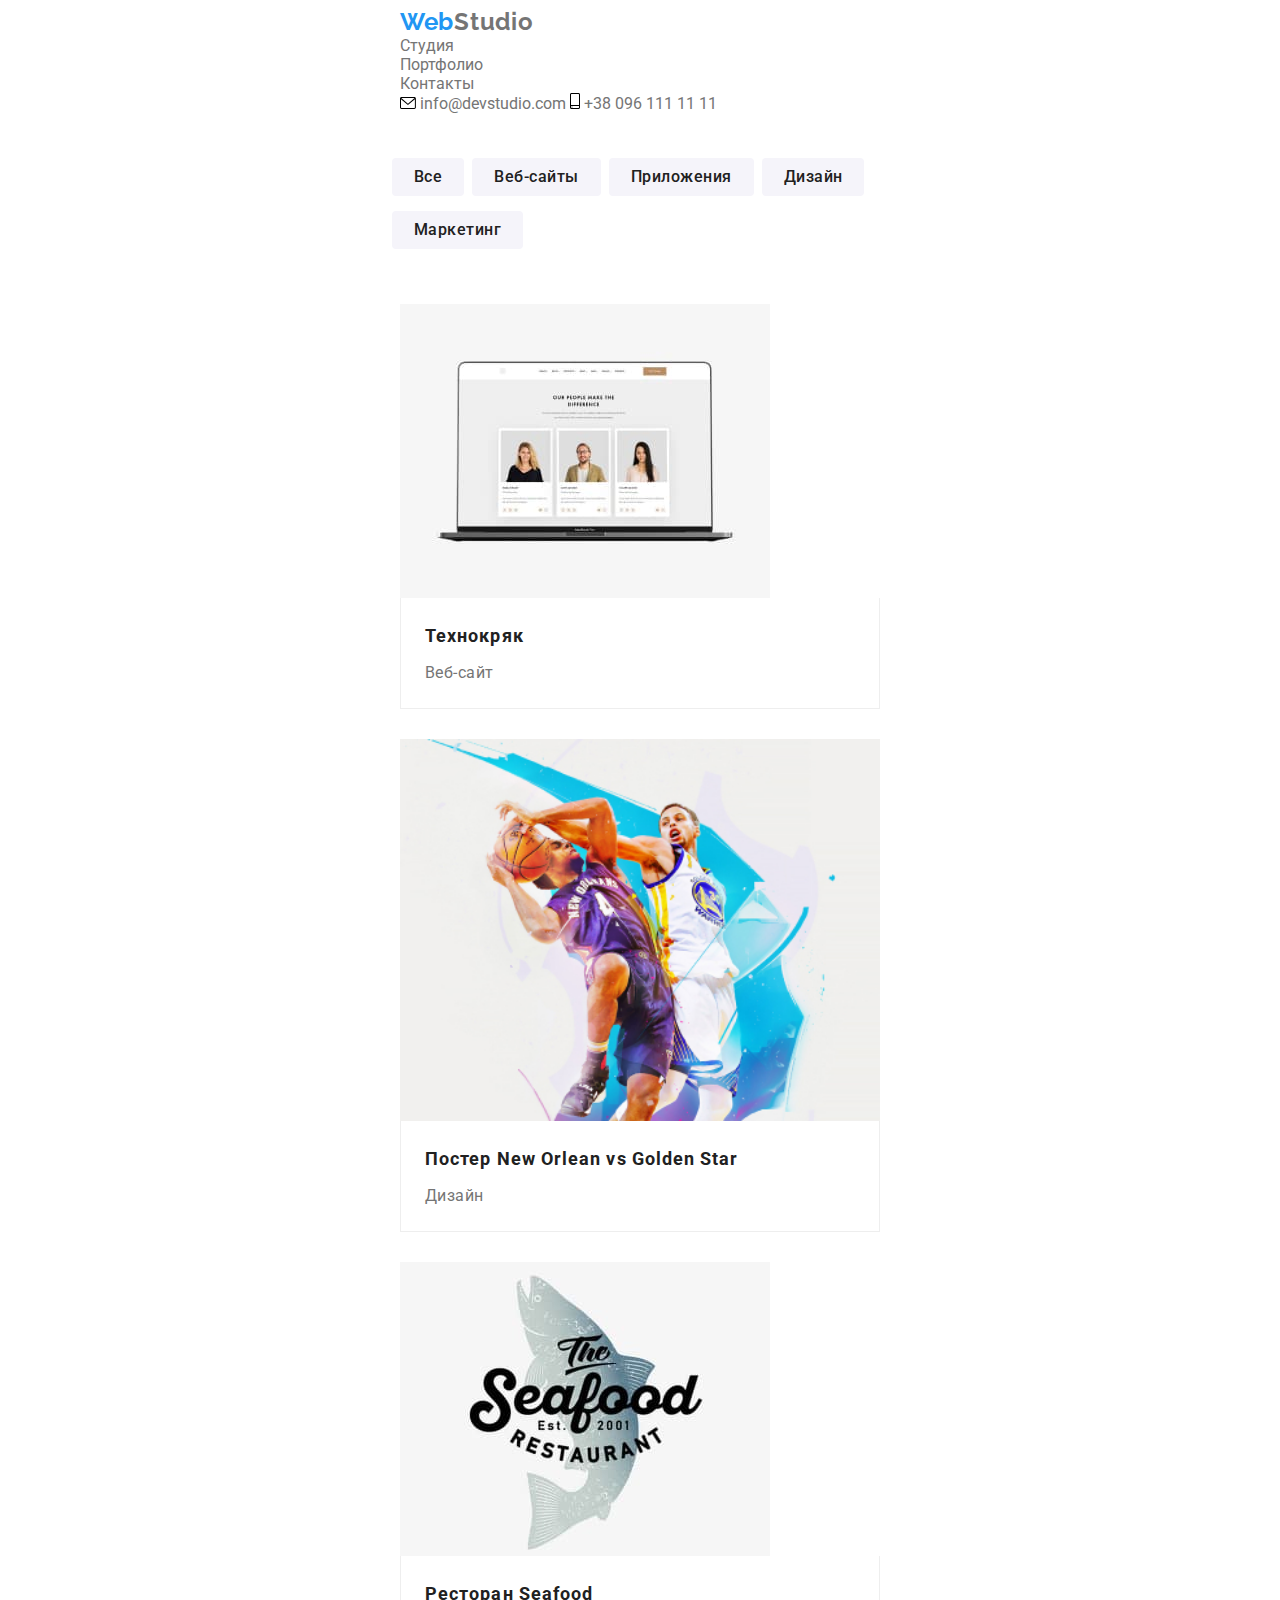
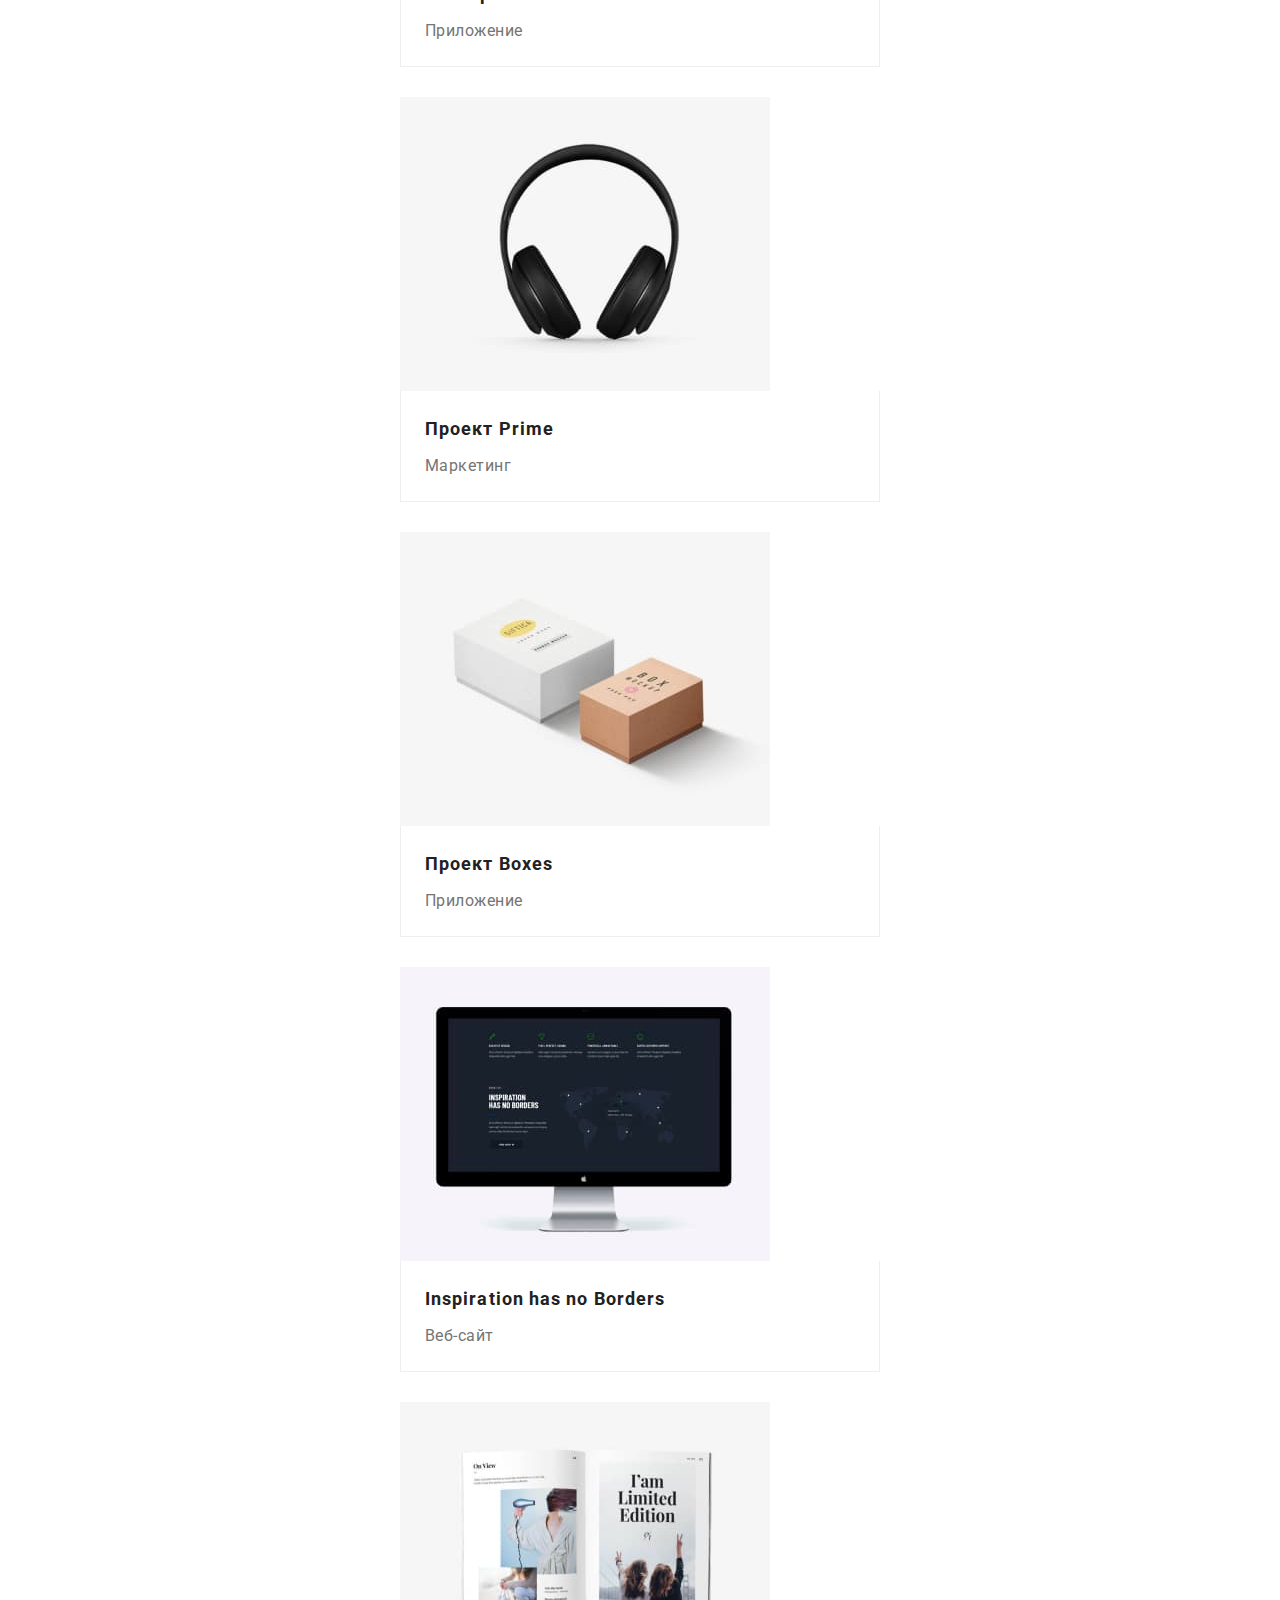
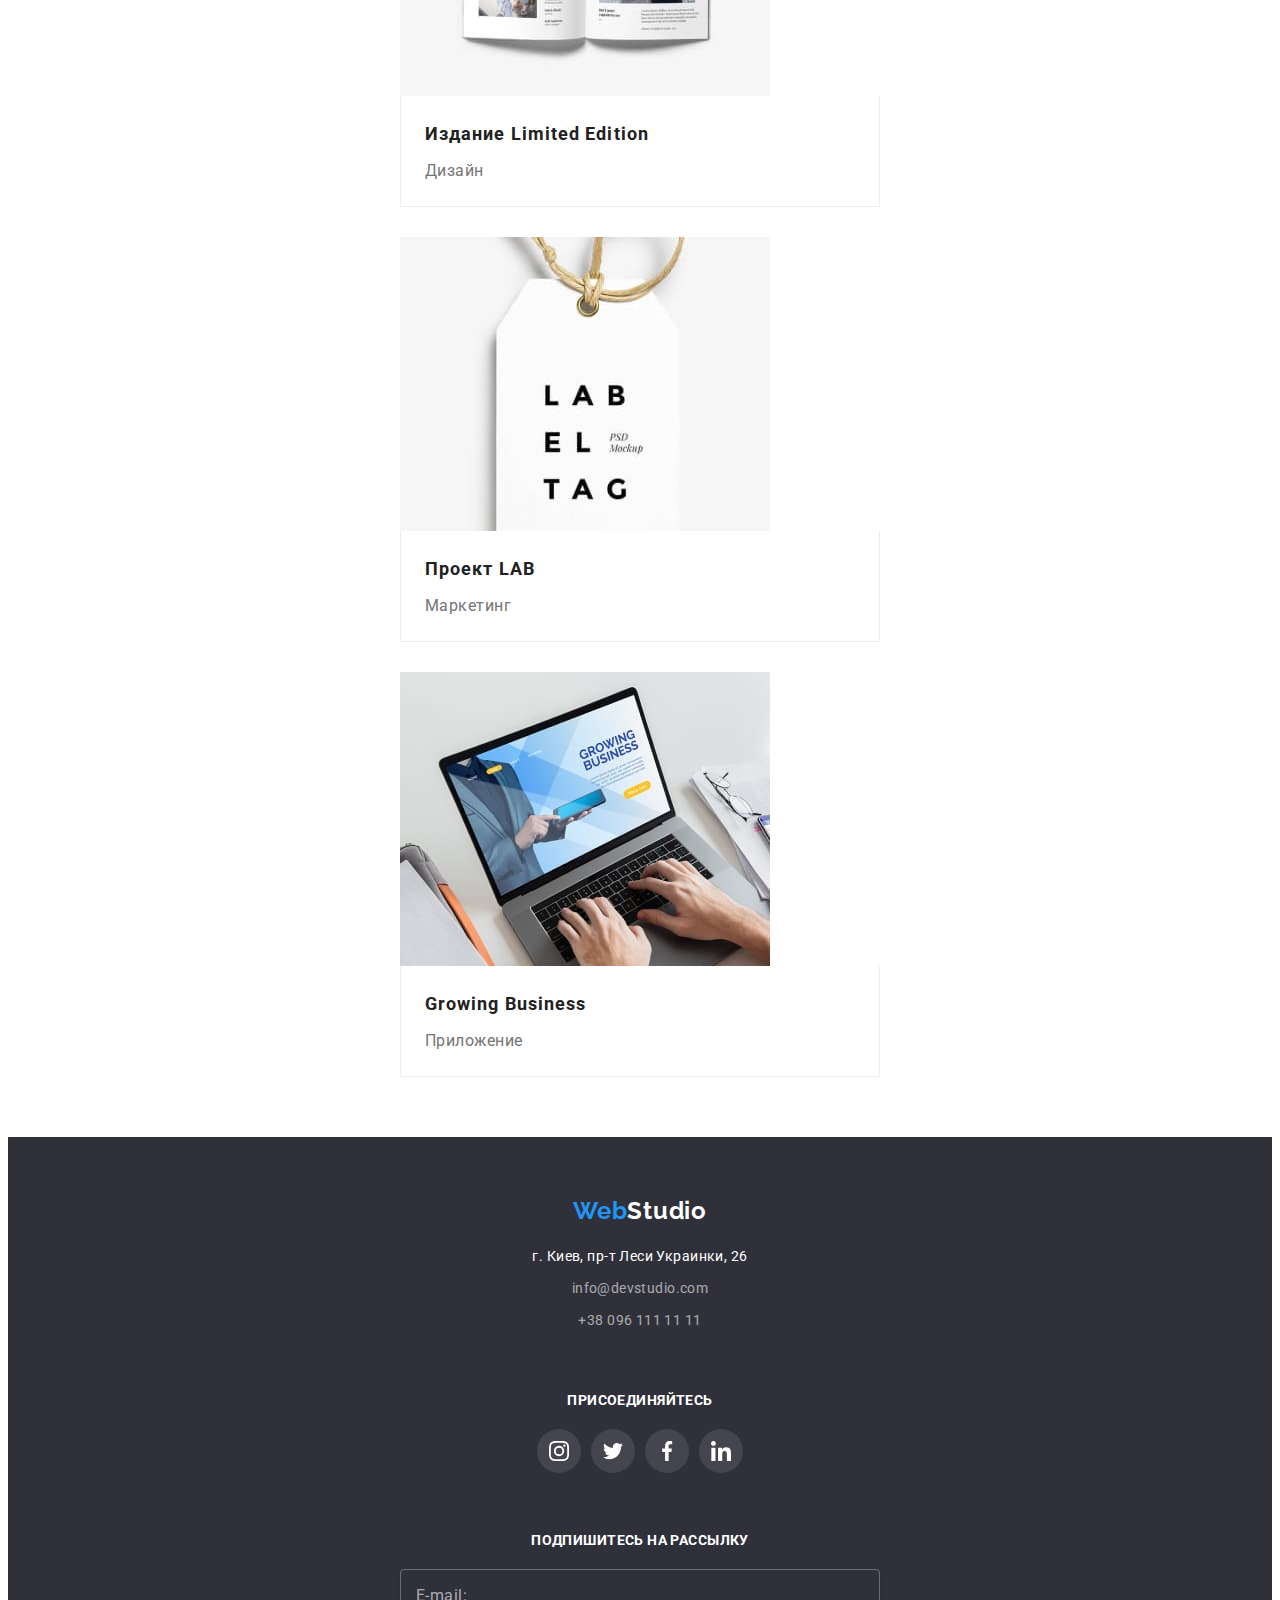
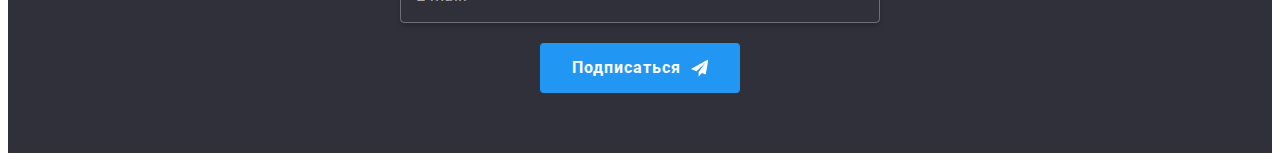
==== commit e7c22ff6: "+" ====
--- a/portfolio.html
+++ b/portfolio.html
@@ -63,7 +63,7 @@
             <button class="list-selection__btn" type="button">Маркетинг</button>
           </li>
         </ul>
-        <!-- <ul class="list products-list">
+        <ul class="list products-list">
           <li class="product products-list__item">
             <a class="product__link" href="">
               <div class="product__picture">
@@ -81,7 +81,8 @@
           <li class="product products-list__item">
             <a class="product__link" href="">
               <div class="product__picture">
-                <img src="./images/images-portfolio/poster.jpg" alt="Два игрока в баскетболл" width="370" />
+                <img class="product__photo" src="./images/images-portfolio/poster.jpg" alt="Два игрока в баскетболл"
+                  width="100%" />
                 <p class="product__text">Ресурс предлагает комплексные предложения с разным уровнем функционала и
                   сервисов.
                   Все это позволит посетителю получить исчерпывающие сведения о компании или частном лице.</p>
@@ -190,7 +191,7 @@
               </div>
             </a>
           </li>
-        </ul> -->
+        </ul>
       </div>
     </section>
   </main>
--- a/css/main.min.css
+++ b/css/main.min.css
@@ -1 +1 @@
-:root{--logo-font-family: "Raleway", sans-serif;--primary-font-family: "Roboto", sans-serif;--back-color: #2f303a;--secondary-bg-color: #f5f4fa;--accent-color: #2196f3;--hover-btn-color: #188ce8;--primary-text-color: #212121;--secondary-text-color: #757575;--white-color: #ffffff;--black-color: #000000;--border-color: #eeeeee;--input-border-color: rgba(255, 255, 255, 0.3);--line-color: #ececec;--border-color-icon: #afb1b8;--light-transparent-color: #ffffff99}h1,h2,h3,h4,p{margin-top:0;margin-bottom:0}ul,ol{margin-top:0;margin-bottom:0;padding-left:0}img{display:block;margin:0;padding:0}.list{list-style:none;padding:0;margin:0}.link{text-decoration:none;color:currentColor}.section{padding-top:60px;padding-bottom:60px}.container{width:100%;padding-left:15px;padding-right:15px;margin-left:auto;margin-right:auto}@media screen and (min-width: 480px){.container{width:480px}}body{font-family:var(--primary-font-family),sans-serif;color:var(--secondary-text-color)}.title{font-size:28px;font-weight:700;line-height:1.18;text-align:center;letter-spacing:.03em;color:var(--primary-text-color);margin-bottom:30px}.logo{font-family:var(--logo-font-family);font-style:normal;font-size:24px;font-weight:700;line-height:1.17;letter-spacing:.03em;-webkit-transition:color 250ms cubic-bezier(0.4, 0, 0.2, 1);transition:color 250ms cubic-bezier(0.4, 0, 0.2, 1)}.logo__first-word{color:var(--accent-color)}.logo:hover,.logo:focus{color:var(--accent-color)}.footer__logo{display:inline-block;margin-bottom:20px}.logo--light{color:var(--white-color)}.abonnement__text{font-size:14px;font-weight:700;line-height:1.14;letter-spacing:.03em;text-transform:uppercase;color:var(--white-color);margin-bottom:20px}.abonnement__label{margin-right:2px;font-family:var(--primary-font-family);font-style:normal;font-size:16px;font-weight:400;line-height:1.25;letter-spacing:.03em;color:rgba(255,255,255,.6)}.abonnement__input-wrapper{display:-webkit-box;display:-ms-flexbox;display:flex;-webkit-box-pack:justify;-ms-flex-pack:justify;justify-content:space-between;-webkit-box-align:center;-ms-flex-align:center;align-items:center;max-width:450px;border:1px solid var(--input-border-color);border-radius:4px;-webkit-box-shadow:0px 4px 4px rgba(0,0,0,.15);box-shadow:0px 4px 4px rgba(0,0,0,.15);padding-left:15px;padding-right:15px;margin-bottom:20px;-webkit-transition:border-color 250ms cubic-bezier(0.4, 0, 0.2, 1);transition:border-color 250ms cubic-bezier(0.4, 0, 0.2, 1)}.abonnement__input-wrapper:focus-within{border-color:var(--accent-color)}.abonnement__input{-webkit-box-flex:1;-ms-flex-positive:1;flex-grow:1;height:50px;max-width:387px;border:none;background-color:rgba(0,0,0,0);color:var(--white-color);outline:none}.btn{font-family:inherit;font-size:16px;font-weight:700;line-height:1.88;font-style:normal;letter-spacing:.06em;text-align:center;color:var(--white-color);background-color:var(--accent-color);cursor:pointer;padding:10px 32px;border-radius:4px;border:0px;-webkit-transition:background-color 250ms cubic-bezier(0.4, 0, 0.2, 1);transition:background-color 250ms cubic-bezier(0.4, 0, 0.2, 1)}.btn:hover,.btn:focus{background-color:var(--hover-btn-color)}.abonnement__btn{display:-webkit-inline-box;display:-ms-inline-flexbox;display:inline-flex;-webkit-box-align:center;-ms-flex-align:center;align-items:center;max-width:200px;-webkit-transition:background-color 250ms cubic-bezier(0.4, 0, 0.2, 1);transition:background-color 250ms cubic-bezier(0.4, 0, 0.2, 1)}.btn__icon-send{margin-left:10px}.hidden{position:absolute;width:1px;height:1px;margin:-1px;padding:0;overflow:hidden;border:0;clip:rect(0 0 0 0)}.indent{display:block}.hero{background-color:var(--back-color);padding-top:118px;padding-bottom:118px;text-align:center;background-image:-webkit-gradient(linear, left top, left bottom, from(rgba(47, 48, 58, 0.4)), to(rgba(47, 48, 58, 0.4))),url("../images/Img-background-mobile.jpg");background-image:linear-gradient(rgba(47, 48, 58, 0.4), rgba(47, 48, 58, 0.4)),url("../images/Img-background-mobile.jpg");background-repeat:no-repeat;background-position:center;background-size:cover;margin-left:auto;margin-right:auto}.hero__title{font-size:26px;font-weight:900;line-height:1.62;letter-spacing:.06em;text-transform:uppercase;color:var(--white-color);margin-bottom:30px}.features__item{margin-bottom:30px}.features__list{margin-bottom:-30px}.features__icon-wrap{display:-webkit-box;display:-ms-flexbox;display:flex;-webkit-box-pack:center;-ms-flex-pack:center;justify-content:center;-webkit-box-align:center;-ms-flex-align:center;align-items:center;max-width:100%;height:120px;background-color:var(--secondary-bg-color);border-radius:4px;margin-bottom:30px}.features__name{font-size:14px;font-weight:700;line-height:1.14;letter-spacing:.03em;text-align:center;color:var(--black-color);margin-bottom:10px;text-transform:uppercase}.features__text{font-size:14px;font-weight:400;line-height:1.71;letter-spacing:.03em}.team{background-color:var(--secondary-bg-color)}.team__list{margin-bottom:-30px}.team__item{width:100%;margin-bottom:30px}.team__photo{width:100%}.team__label{background-color:var(--white-color);background-size:cover;-webkit-box-shadow:0px 1px 3px rgba(0,0,0,.12),0px 1px 1px rgba(0,0,0,.14),0px 2px 1px rgba(0,0,0,.2);box-shadow:0px 1px 3px rgba(0,0,0,.12),0px 1px 1px rgba(0,0,0,.14),0px 2px 1px rgba(0,0,0,.2);border-radius:0px 0px 4px 4px;padding-top:30px;padding-bottom:24px;margin-left:auto;margin-right:auto;width:100%}.team__name{font-weight:500;color:var(--primary-text-color);margin-bottom:10px}.team__position,.team__name{font-size:16px;line-height:1.19;text-align:center;letter-spacing:.03em}.social{display:-webkit-box;display:-ms-flexbox;display:flex;-webkit-box-pack:center;-ms-flex-pack:center;justify-content:center;-webkit-box-align:center;-ms-flex-align:center;align-items:center;margin-top:16px}.social__link{display:-webkit-box;display:-ms-flexbox;display:flex;-webkit-box-pack:center;-ms-flex-pack:center;justify-content:center;-webkit-box-align:center;-ms-flex-align:center;align-items:center;width:44px;height:44px;border:0;border-radius:50%;color:var(--border-color-icon);-webkit-transition:background-color 250ms cubic-bezier(0.4, 0, 0.2, 1);transition:background-color 250ms cubic-bezier(0.4, 0, 0.2, 1)}.social__link:hover,.social__link:focus{background-color:var(--accent-color)}.social__item:not(:last-child){margin-right:10px}.social__icon{fill:currentColor;-webkit-transition:color 250ms cubic-bezier(0.4, 0, 0.2, 1);transition:color 250ms cubic-bezier(0.4, 0, 0.2, 1)}.social__link:hover .social__icon,.social__link:focus .social__icon{color:var(--white-color)}.clients__list{display:-webkit-box;display:-ms-flexbox;display:flex;margin-left:-30px;margin-top:-30px;-ms-flex-wrap:wrap;flex-wrap:wrap;-webkit-box-pack:center;-ms-flex-pack:center;justify-content:center}.clients__item{margin-left:30px;margin-top:30px;-ms-flex-preferred-size:calc((100% - 60px)/2);flex-basis:calc((100% - 60px)/2)}.clients__link{display:-webkit-box;display:-ms-flexbox;display:flex;-webkit-box-pack:center;-ms-flex-pack:center;justify-content:center;-webkit-box-align:center;-ms-flex-align:center;align-items:center;max-width:210px;height:92px;border:1px solid var(--border-color-icon);-webkit-box-sizing:border-box;box-sizing:border-box;border-radius:4px;color:var(--border-color-icon);-webkit-transition:color 250ms cubic-bezier(0.4, 0, 0.2, 1),border-color 250ms cubic-bezier(0.4, 0, 0.2, 1);transition:color 250ms cubic-bezier(0.4, 0, 0.2, 1),border-color 250ms cubic-bezier(0.4, 0, 0.2, 1)}.clients__link:hover{color:var(--accent-color);border-color:var(--accent-color)}.clients__icon{fill:currentColor}.footer{background-color:var(--back-color);padding-top:60px;padding-bottom:60px;text-align:center}.address{margin-bottom:60px}.address__list{font-style:normal;font-size:14px;font-weight:400;line-height:1.71;letter-spacing:.03em}.address__item:not(:last-child){margin-bottom:8px}.address__link{color:var(--light-transparent-color);-webkit-transition:color 250ms cubic-bezier(0.4, 0, 0.2, 1);transition:color 250ms cubic-bezier(0.4, 0, 0.2, 1)}.address__link:hover,.address__link:focus{color:var(--accent-color)}.address__link--white{color:var(--white-color)}.join{margin-bottom:60px}.join__list-social{display:-webkit-box;display:-ms-flexbox;display:flex;-webkit-box-pack:center;-ms-flex-pack:center;justify-content:center;-webkit-box-align:center;-ms-flex-align:center;align-items:center;margin-top:20px}.join__text{font-size:14px;font-weight:700;line-height:1.14;letter-spacing:.03em;text-transform:uppercase;color:var(--white-color)}.join__social-item:not(:last-child){margin-right:10px}.join__social-link{display:-webkit-box;display:-ms-flexbox;display:flex;-webkit-box-pack:center;-ms-flex-pack:center;justify-content:center;-webkit-box-align:center;-ms-flex-align:center;align-items:center;width:44px;height:44px;border:0;border-radius:50%;background-color:rgba(255,255,255,.1);color:var(--white-color);-webkit-transition:background-color 250ms cubic-bezier(0.4, 0, 0.2, 1);transition:background-color 250ms cubic-bezier(0.4, 0, 0.2, 1)}.join__social-link:hover,.join__social-link:focus{background-color:var(--accent-color)}.join__social-icon{fill:currentColor;-webkit-transition:color 250ms cubic-bezier(0.4, 0, 0.2, 1);transition:color 250ms cubic-bezier(0.4, 0, 0.2, 1)}.join__social-link:hover .join__social-icon,.join__social-link:focus .join__social-icon{color:var(--white-color)}.list-selection{display:-webkit-box;display:-ms-flexbox;display:flex;margin-left:-8px;margin-top:-15px;-ms-flex-wrap:wrap;flex-wrap:wrap;margin-bottom:40px}.list-selection__item{margin-right:8px;margin-bottom:15px}.list-selection__btn{font-family:var(--primary-font-family);font-style:normal;font-size:16px;font-weight:500;line-height:1.63;text-align:center;letter-spacing:.03em;background-color:var(--secondary-bg-color);cursor:pointer;color:var(--primary-text-color);border:0;border-radius:4px;padding:6px 22px;-webkit-transition:color 250ms cubic-bezier(0.4, 0, 0.2, 1),background-color 250ms cubic-bezier(0.4, 0, 0.2, 1),-webkit-box-shadow 250ms cubic-bezier(0.4, 0, 0.2, 1);transition:color 250ms cubic-bezier(0.4, 0, 0.2, 1),background-color 250ms cubic-bezier(0.4, 0, 0.2, 1),-webkit-box-shadow 250ms cubic-bezier(0.4, 0, 0.2, 1);transition:color 250ms cubic-bezier(0.4, 0, 0.2, 1),background-color 250ms cubic-bezier(0.4, 0, 0.2, 1),box-shadow 250ms cubic-bezier(0.4, 0, 0.2, 1);transition:color 250ms cubic-bezier(0.4, 0, 0.2, 1),background-color 250ms cubic-bezier(0.4, 0, 0.2, 1),box-shadow 250ms cubic-bezier(0.4, 0, 0.2, 1),-webkit-box-shadow 250ms cubic-bezier(0.4, 0, 0.2, 1)}.list-selection__btn:hover,.list-selection__btn:focus{background-color:var(--accent-color);color:var(--white-color);-webkit-box-shadow:0px 3px 1px rgba(0,0,0,.1),0px 1px 2px rgba(0,0,0,.08),0px 2px 2px rgba(0,0,0,.12);box-shadow:0px 3px 1px rgba(0,0,0,.1),0px 1px 2px rgba(0,0,0,.08),0px 2px 2px rgba(0,0,0,.12)}/*# sourceMappingURL=main.min.css.map */+:root{--logo-font-family: "Raleway", sans-serif;--primary-font-family: "Roboto", sans-serif;--back-color: #2f303a;--secondary-bg-color: #f5f4fa;--accent-color: #2196f3;--hover-btn-color: #188ce8;--primary-text-color: #212121;--secondary-text-color: #757575;--white-color: #ffffff;--black-color: #000000;--border-color: #eeeeee;--input-border-color: rgba(255, 255, 255, 0.3);--line-color: #ececec;--border-color-icon: #afb1b8;--light-transparent-color: #ffffff99}h1,h2,h3,h4,p{margin-top:0;margin-bottom:0}ul,ol{margin-top:0;margin-bottom:0;padding-left:0}img{display:block;margin:0;padding:0}.list{list-style:none;padding:0;margin:0}.link{text-decoration:none;color:currentColor}.section{padding-top:60px;padding-bottom:60px}.container{width:100%;padding-left:15px;padding-right:15px;margin-left:auto;margin-right:auto}@media screen and (min-width: 480px){.container{width:480px}}body{font-family:var(--primary-font-family),sans-serif;color:var(--secondary-text-color)}.title{font-size:28px;font-weight:700;line-height:1.18;text-align:center;letter-spacing:.03em;color:var(--primary-text-color);margin-bottom:30px}.logo{font-family:var(--logo-font-family);font-style:normal;font-size:24px;font-weight:700;line-height:1.17;letter-spacing:.03em;-webkit-transition:color 250ms cubic-bezier(0.4, 0, 0.2, 1);transition:color 250ms cubic-bezier(0.4, 0, 0.2, 1)}.logo__first-word{color:var(--accent-color)}.logo:hover,.logo:focus{color:var(--accent-color)}.footer__logo{display:inline-block;margin-bottom:20px}.logo--light{color:var(--white-color)}.abonnement__text{font-size:14px;font-weight:700;line-height:1.14;letter-spacing:.03em;text-transform:uppercase;color:var(--white-color);margin-bottom:20px}.abonnement__label{margin-right:2px;font-family:var(--primary-font-family);font-style:normal;font-size:16px;font-weight:400;line-height:1.25;letter-spacing:.03em;color:rgba(255,255,255,.6)}.abonnement__input-wrapper{display:-webkit-box;display:-ms-flexbox;display:flex;-webkit-box-pack:justify;-ms-flex-pack:justify;justify-content:space-between;-webkit-box-align:center;-ms-flex-align:center;align-items:center;max-width:450px;border:1px solid var(--input-border-color);border-radius:4px;-webkit-box-shadow:0px 4px 4px rgba(0,0,0,.15);box-shadow:0px 4px 4px rgba(0,0,0,.15);padding-left:15px;padding-right:15px;margin-bottom:20px;-webkit-transition:border-color 250ms cubic-bezier(0.4, 0, 0.2, 1);transition:border-color 250ms cubic-bezier(0.4, 0, 0.2, 1)}.abonnement__input-wrapper:focus-within{border-color:var(--accent-color)}.abonnement__input{-webkit-box-flex:1;-ms-flex-positive:1;flex-grow:1;height:50px;max-width:387px;border:none;background-color:rgba(0,0,0,0);color:var(--white-color);outline:none}.btn{font-family:inherit;font-size:16px;font-weight:700;line-height:1.88;font-style:normal;letter-spacing:.06em;text-align:center;color:var(--white-color);background-color:var(--accent-color);cursor:pointer;padding:10px 32px;border-radius:4px;border:0px;-webkit-transition:background-color 250ms cubic-bezier(0.4, 0, 0.2, 1);transition:background-color 250ms cubic-bezier(0.4, 0, 0.2, 1)}.btn:hover,.btn:focus{background-color:var(--hover-btn-color)}.abonnement__btn{display:-webkit-inline-box;display:-ms-inline-flexbox;display:inline-flex;-webkit-box-align:center;-ms-flex-align:center;align-items:center;max-width:200px;-webkit-transition:background-color 250ms cubic-bezier(0.4, 0, 0.2, 1);transition:background-color 250ms cubic-bezier(0.4, 0, 0.2, 1)}.btn__icon-send{margin-left:10px}.hidden{position:absolute;width:1px;height:1px;margin:-1px;padding:0;overflow:hidden;border:0;clip:rect(0 0 0 0)}.indent{display:block}.hero{background-color:var(--back-color);padding-top:118px;padding-bottom:118px;text-align:center;background-image:-webkit-gradient(linear, left top, left bottom, from(rgba(47, 48, 58, 0.4)), to(rgba(47, 48, 58, 0.4))),url("../images/Img-background-mobile.jpg");background-image:linear-gradient(rgba(47, 48, 58, 0.4), rgba(47, 48, 58, 0.4)),url("../images/Img-background-mobile.jpg");background-repeat:no-repeat;background-position:center;background-size:cover;margin-left:auto;margin-right:auto}.hero__title{font-size:26px;font-weight:900;line-height:1.62;letter-spacing:.06em;text-transform:uppercase;color:var(--white-color);margin-bottom:30px}.features__item{margin-bottom:30px}.features__list{margin-bottom:-30px}.features__icon-wrap{display:-webkit-box;display:-ms-flexbox;display:flex;-webkit-box-pack:center;-ms-flex-pack:center;justify-content:center;-webkit-box-align:center;-ms-flex-align:center;align-items:center;max-width:100%;height:120px;background-color:var(--secondary-bg-color);border-radius:4px;margin-bottom:30px}.features__name{font-size:14px;font-weight:700;line-height:1.14;letter-spacing:.03em;text-align:center;color:var(--black-color);margin-bottom:10px;text-transform:uppercase}.features__text{font-size:14px;font-weight:400;line-height:1.71;letter-spacing:.03em}.team{background-color:var(--secondary-bg-color)}.team__list{margin-bottom:-30px}.team__item{width:100%;margin-bottom:30px}.team__photo{width:100%}.team__label{background-color:var(--white-color);background-size:cover;-webkit-box-shadow:0px 1px 3px rgba(0,0,0,.12),0px 1px 1px rgba(0,0,0,.14),0px 2px 1px rgba(0,0,0,.2);box-shadow:0px 1px 3px rgba(0,0,0,.12),0px 1px 1px rgba(0,0,0,.14),0px 2px 1px rgba(0,0,0,.2);border-radius:0px 0px 4px 4px;padding-top:30px;padding-bottom:24px;margin-left:auto;margin-right:auto;width:100%}.team__name{font-weight:500;color:var(--primary-text-color);margin-bottom:10px}.team__position,.team__name{font-size:16px;line-height:1.19;text-align:center;letter-spacing:.03em}.social{display:-webkit-box;display:-ms-flexbox;display:flex;-webkit-box-pack:center;-ms-flex-pack:center;justify-content:center;-webkit-box-align:center;-ms-flex-align:center;align-items:center;margin-top:16px}.social__link{display:-webkit-box;display:-ms-flexbox;display:flex;-webkit-box-pack:center;-ms-flex-pack:center;justify-content:center;-webkit-box-align:center;-ms-flex-align:center;align-items:center;width:44px;height:44px;border:0;border-radius:50%;color:var(--border-color-icon);-webkit-transition:background-color 250ms cubic-bezier(0.4, 0, 0.2, 1);transition:background-color 250ms cubic-bezier(0.4, 0, 0.2, 1)}.social__link:hover,.social__link:focus{background-color:var(--accent-color)}.social__item:not(:last-child){margin-right:10px}.social__icon{fill:currentColor;-webkit-transition:color 250ms cubic-bezier(0.4, 0, 0.2, 1);transition:color 250ms cubic-bezier(0.4, 0, 0.2, 1)}.social__link:hover .social__icon,.social__link:focus .social__icon{color:var(--white-color)}.clients__list{display:-webkit-box;display:-ms-flexbox;display:flex;margin-left:-30px;margin-top:-30px;-ms-flex-wrap:wrap;flex-wrap:wrap;-webkit-box-pack:center;-ms-flex-pack:center;justify-content:center}.clients__item{margin-left:30px;margin-top:30px;-ms-flex-preferred-size:calc((100% - 60px)/2);flex-basis:calc((100% - 60px)/2)}.clients__link{display:-webkit-box;display:-ms-flexbox;display:flex;-webkit-box-pack:center;-ms-flex-pack:center;justify-content:center;-webkit-box-align:center;-ms-flex-align:center;align-items:center;max-width:210px;height:92px;border:1px solid var(--border-color-icon);-webkit-box-sizing:border-box;box-sizing:border-box;border-radius:4px;color:var(--border-color-icon);-webkit-transition:color 250ms cubic-bezier(0.4, 0, 0.2, 1),border-color 250ms cubic-bezier(0.4, 0, 0.2, 1);transition:color 250ms cubic-bezier(0.4, 0, 0.2, 1),border-color 250ms cubic-bezier(0.4, 0, 0.2, 1)}.clients__link:hover{color:var(--accent-color);border-color:var(--accent-color)}.clients__icon{fill:currentColor}.footer{background-color:var(--back-color);padding-top:60px;padding-bottom:60px;text-align:center}.address{margin-bottom:60px}.address__list{font-style:normal;font-size:14px;font-weight:400;line-height:1.71;letter-spacing:.03em}.address__item:not(:last-child){margin-bottom:8px}.address__link{color:var(--light-transparent-color);-webkit-transition:color 250ms cubic-bezier(0.4, 0, 0.2, 1);transition:color 250ms cubic-bezier(0.4, 0, 0.2, 1)}.address__link:hover,.address__link:focus{color:var(--accent-color)}.address__link--white{color:var(--white-color)}.join{margin-bottom:60px}.join__list-social{display:-webkit-box;display:-ms-flexbox;display:flex;-webkit-box-pack:center;-ms-flex-pack:center;justify-content:center;-webkit-box-align:center;-ms-flex-align:center;align-items:center;margin-top:20px}.join__text{font-size:14px;font-weight:700;line-height:1.14;letter-spacing:.03em;text-transform:uppercase;color:var(--white-color)}.join__social-item:not(:last-child){margin-right:10px}.join__social-link{display:-webkit-box;display:-ms-flexbox;display:flex;-webkit-box-pack:center;-ms-flex-pack:center;justify-content:center;-webkit-box-align:center;-ms-flex-align:center;align-items:center;width:44px;height:44px;border:0;border-radius:50%;background-color:rgba(255,255,255,.1);color:var(--white-color);-webkit-transition:background-color 250ms cubic-bezier(0.4, 0, 0.2, 1);transition:background-color 250ms cubic-bezier(0.4, 0, 0.2, 1)}.join__social-link:hover,.join__social-link:focus{background-color:var(--accent-color)}.join__social-icon{fill:currentColor;-webkit-transition:color 250ms cubic-bezier(0.4, 0, 0.2, 1);transition:color 250ms cubic-bezier(0.4, 0, 0.2, 1)}.join__social-link:hover .join__social-icon,.join__social-link:focus .join__social-icon{color:var(--white-color)}.list-selection{display:-webkit-box;display:-ms-flexbox;display:flex;margin-left:-8px;margin-top:-15px;-ms-flex-wrap:wrap;flex-wrap:wrap;margin-bottom:40px}.list-selection__item{margin-right:8px;margin-bottom:15px}.list-selection__btn{font-family:var(--primary-font-family);font-style:normal;font-size:16px;font-weight:500;line-height:1.63;text-align:center;letter-spacing:.03em;background-color:var(--secondary-bg-color);cursor:pointer;color:var(--primary-text-color);border:0;border-radius:4px;padding:6px 22px;-webkit-transition:color 250ms cubic-bezier(0.4, 0, 0.2, 1),background-color 250ms cubic-bezier(0.4, 0, 0.2, 1),-webkit-box-shadow 250ms cubic-bezier(0.4, 0, 0.2, 1);transition:color 250ms cubic-bezier(0.4, 0, 0.2, 1),background-color 250ms cubic-bezier(0.4, 0, 0.2, 1),-webkit-box-shadow 250ms cubic-bezier(0.4, 0, 0.2, 1);transition:color 250ms cubic-bezier(0.4, 0, 0.2, 1),background-color 250ms cubic-bezier(0.4, 0, 0.2, 1),box-shadow 250ms cubic-bezier(0.4, 0, 0.2, 1);transition:color 250ms cubic-bezier(0.4, 0, 0.2, 1),background-color 250ms cubic-bezier(0.4, 0, 0.2, 1),box-shadow 250ms cubic-bezier(0.4, 0, 0.2, 1),-webkit-box-shadow 250ms cubic-bezier(0.4, 0, 0.2, 1)}.list-selection__btn:hover,.list-selection__btn:focus{background-color:var(--accent-color);color:var(--white-color);-webkit-box-shadow:0px 3px 1px rgba(0,0,0,.1),0px 1px 2px rgba(0,0,0,.08),0px 2px 2px rgba(0,0,0,.12);box-shadow:0px 3px 1px rgba(0,0,0,.1),0px 1px 2px rgba(0,0,0,.08),0px 2px 2px rgba(0,0,0,.12)}.product{margin-left:auto;margin-right:auto}.product:not(:last-child){margin-bottom:30px}.product__label{border:1px solid var(--border-color);border-top:0;background-color:var(--white-color);padding:20px 24px 20px 24px}.product__link{display:block;text-decoration:none;color:inherit;-webkit-transition:-webkit-box-shadow 250ms cubic-bezier(0.4, 0, 0.2, 1);transition:-webkit-box-shadow 250ms cubic-bezier(0.4, 0, 0.2, 1);transition:box-shadow 250ms cubic-bezier(0.4, 0, 0.2, 1);transition:box-shadow 250ms cubic-bezier(0.4, 0, 0.2, 1), -webkit-box-shadow 250ms cubic-bezier(0.4, 0, 0.2, 1)}.product__link:hover,.product__link:focus{-webkit-box-shadow:0px 1px 1px rgba(0,0,0,.12),0px 4px 4px rgba(0,0,0,.06),1px 4px 6px rgba(0,0,0,.16);box-shadow:0px 1px 1px rgba(0,0,0,.12),0px 4px 4px rgba(0,0,0,.06),1px 4px 6px rgba(0,0,0,.16)}.product__picture{position:relative;overflow:hidden;width:100%}.product__photo{margin-right:0;width:100%}.product__text{position:absolute;top:0;max-width:100%;height:100%;background-color:rgba(33,150,243,.9);font-family:"Roboto";font-size:18px;font-weight:400;line-height:1.56;letter-spacing:.03em;color:var(--white-color);padding-left:24px;padding-right:24px;padding-top:10%;padding-bottom:10%;-webkit-transform:translateY(101%);transform:translateY(101%);-webkit-transition:-webkit-transform 250ms cubic-bezier(0.4, 0, 0.2, 1);transition:-webkit-transform 250ms cubic-bezier(0.4, 0, 0.2, 1);transition:transform 250ms cubic-bezier(0.4, 0, 0.2, 1);transition:transform 250ms cubic-bezier(0.4, 0, 0.2, 1), -webkit-transform 250ms cubic-bezier(0.4, 0, 0.2, 1)}.product:hover .product__text,.product__link:focus .product__text{-webkit-transform:translateY(0%);transform:translateY(0%)}.product__name{font-size:18px;font-weight:700;line-height:2;letter-spacing:.06em;color:var(--primary-text-color);margin-bottom:4px}.product__type{font-size:16px;line-height:1.88;letter-spacing:.03em}/*# sourceMappingURL=main.min.css.map */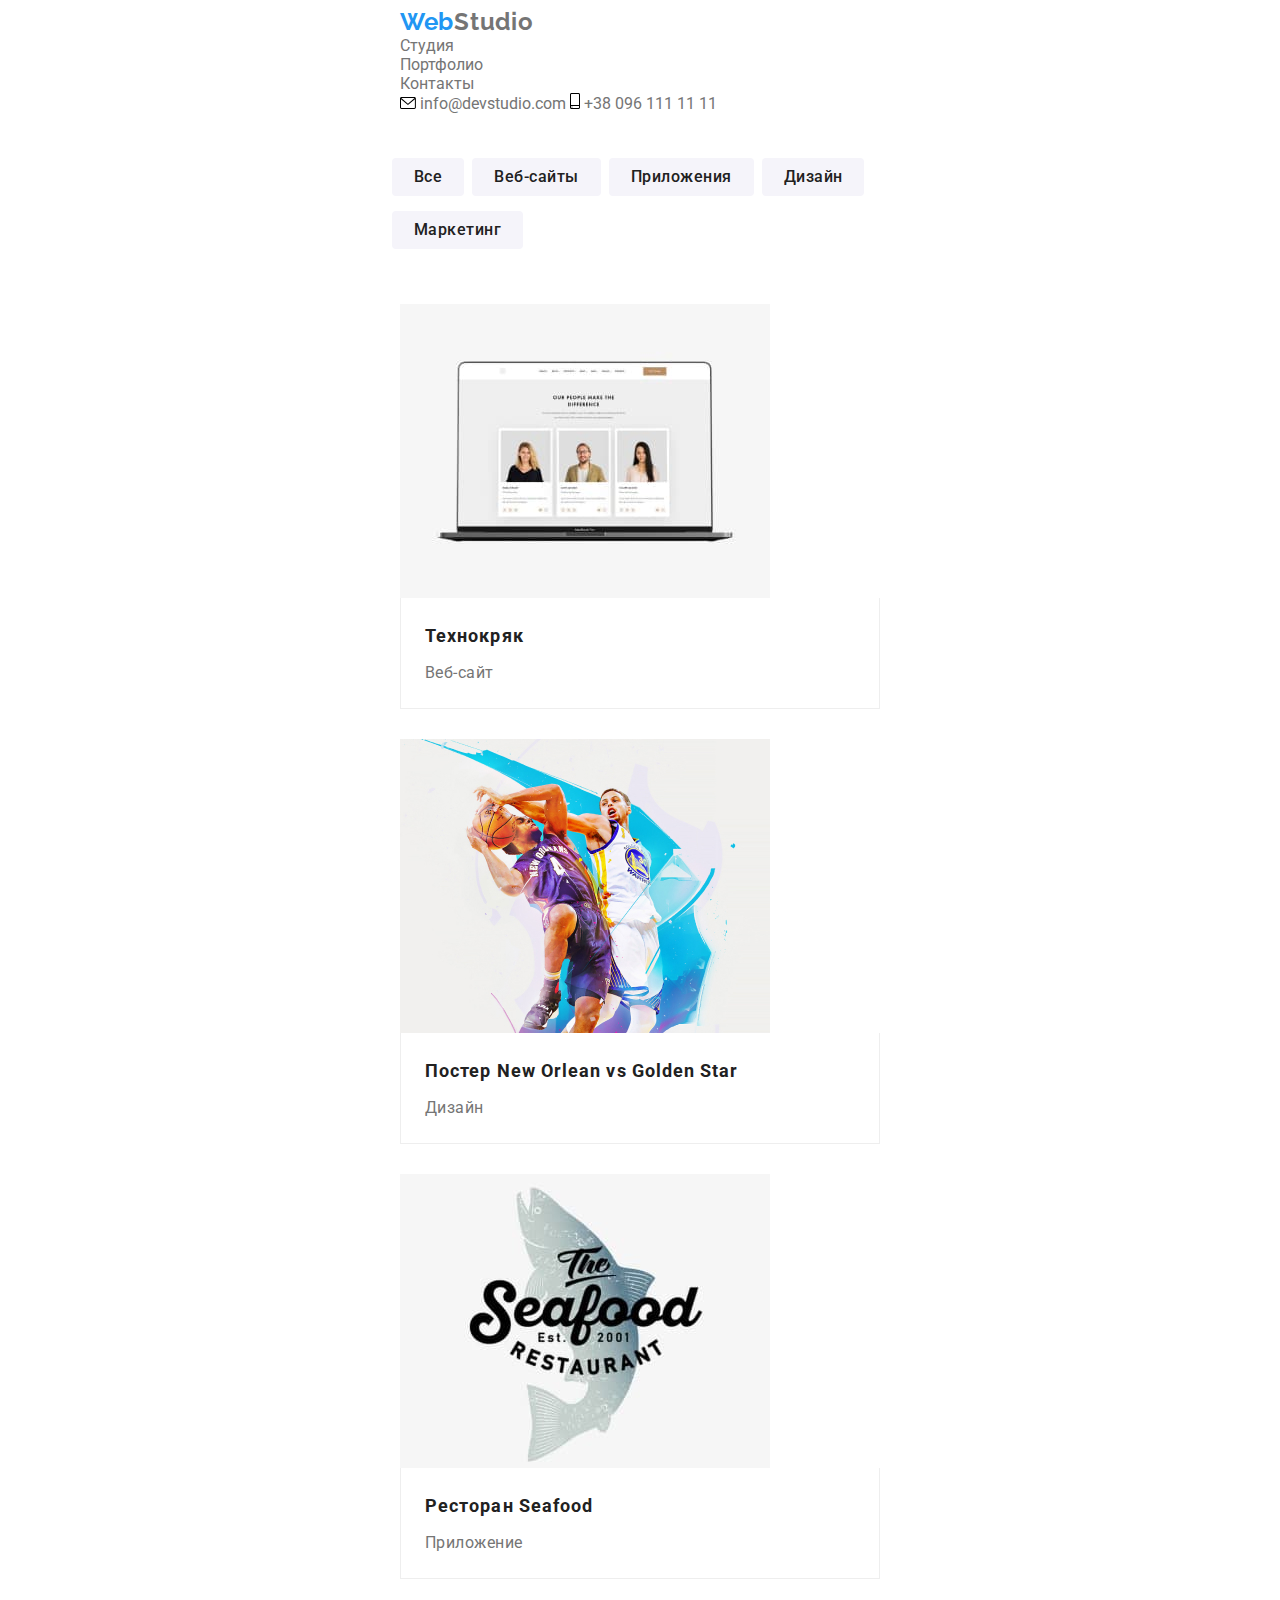
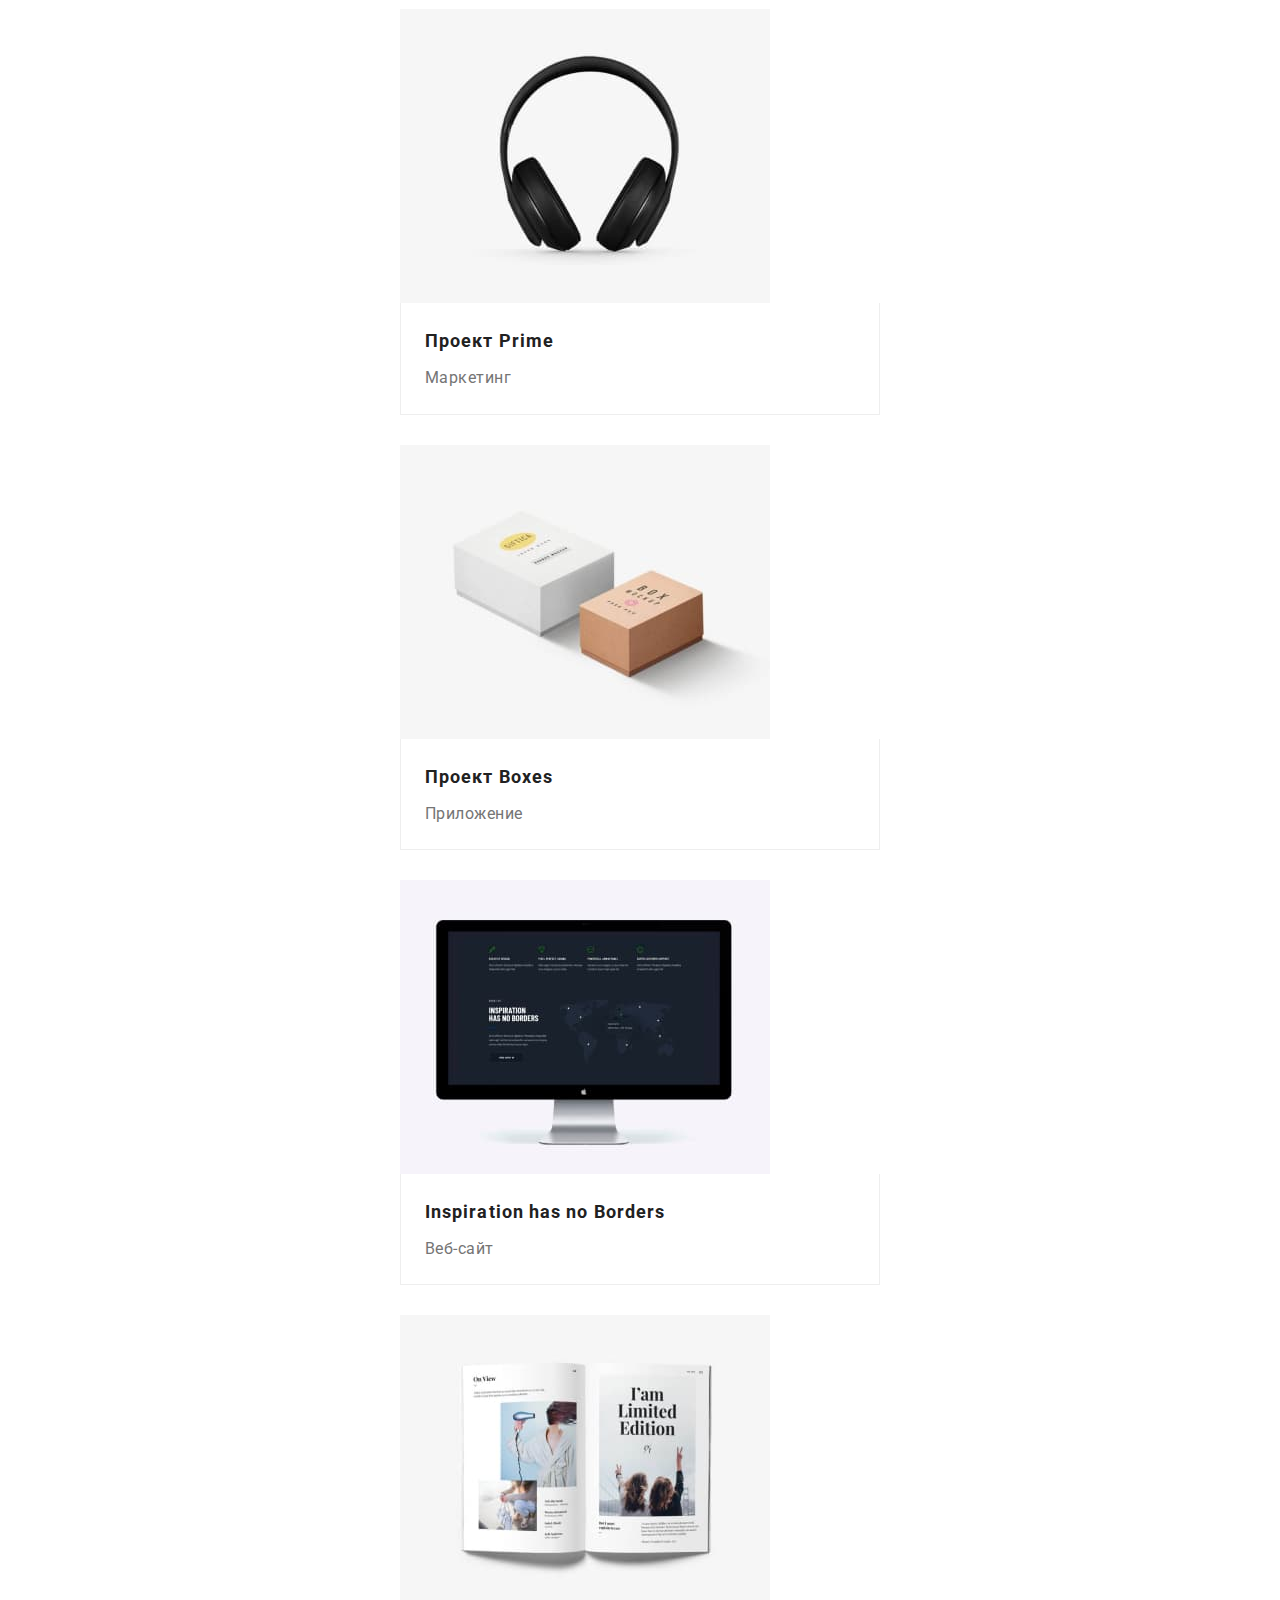
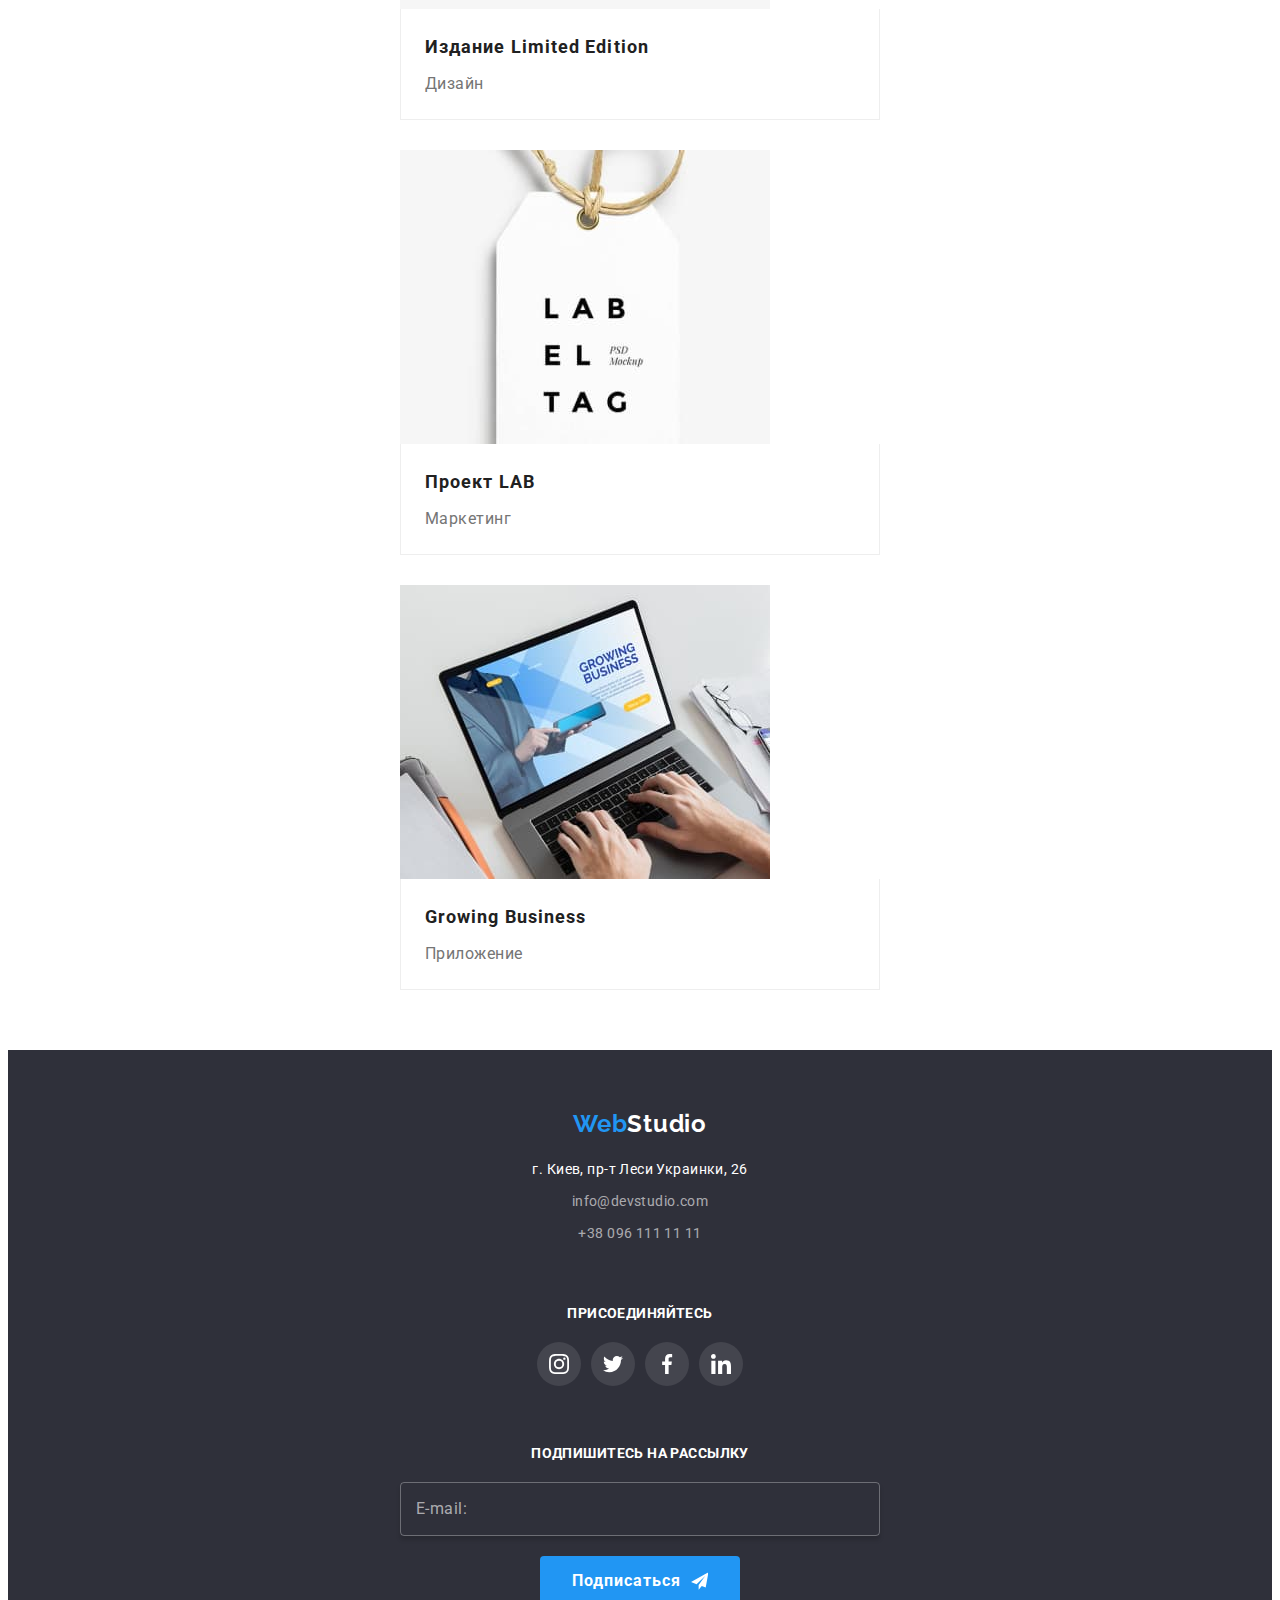
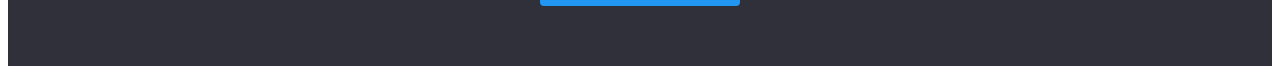
==== commit fa77d75d: "stopped portfolio  card" ====
--- a/portfolio.html
+++ b/portfolio.html
@@ -67,7 +67,21 @@
           <li class="product products-list__item">
             <a class="product__link" href="">
               <div class="product__picture">
-                <img src="./images/images-portfolio/tehnokryak.jpg" alt="Ноутбук" width="370" />
+                <picture class="product__photo">
+                  <source srcset="
+                  ./images/images-portfolio/tehnokryak.jpg 1x,
+                   ./images/images-portfolio/tehnokryak-2x.jpg 2x
+                  " media="(min-width: 1200px)" />
+                  <source srcset="
+                  ./images/images-portfolio/tehnokryak-tab-1x.jpg 1x,
+                   ./images/images-portfolio/tehnokryak-tab-2x.jpg 2x
+                  " media="(min-width: 768px)" />
+                  <source srcset="
+                  ./images/images-portfolio/tehnokryak-mob-1x.jpg 1x,
+                   ./images/images-portfolio/tehnokryak-mob-2x.jpg 2x
+                  " media="(min-width: 320px)" />
+                  <img src="./images/images-portfolio/tehnokryak.jpg" alt="Ноутбук" width="370" />
+                </picture>
                 <p class="product__text">Ресурс предлагает комплексные предложения с разным уровнем функционала и
                   сервисов.
                   Все это позволит посетителю получить исчерпывающие сведения о компании или частном лице.</p>
@@ -81,8 +95,21 @@
           <li class="product products-list__item">
             <a class="product__link" href="">
               <div class="product__picture">
-                <img class="product__photo" src="./images/images-portfolio/poster.jpg" alt="Два игрока в баскетболл"
-                  width="100%" />
+                <picture class="product__photo">
+                  <source srcset="
+                    ./images/images-portfolio/poster.jpg 1x,
+                      ./images/images-portfolio/poster-2x.jpg 2x
+                    " media="(min-width: 1200px)" />
+                  <source srcset="
+                    ./images/images-portfolio/poster-tab-1x.jpg 1x,
+                      ./images/images-portfolio/poster-tab-2x.jpg 2x
+                    " media="(min-width: 768px)" />
+                  <source srcset="
+                    ./images/images-portfolio/poster-mob-1x.jpg 1x,
+                      ./images/images-portfolio/poster-mob-2x.jpg 2x
+                    " media="(min-width: 320px)" />
+                  <img src="./images/images-portfolio/poster.jpg" alt="Два баскетболиста" width="370" />
+                </picture>
                 <p class="product__text">Ресурс предлагает комплексные предложения с разным уровнем функционала и
                   сервисов.
                   Все это позволит посетителю получить исчерпывающие сведения о компании или частном лице.</p>
@@ -96,7 +123,20 @@
           <li class="product products-list__item">
             <a class="product__link" href="">
               <div class="product__picture">
-                <img src="./images/images-portfolio/restoran.jpg" alt="Логотип ресторана" width="370" />
+                <picture class="product__photo">
+                  <source srcset="./images/images-portfolio/restoran.jpg 1x,
+                      ./images/images-portfolio/restoran-2x.jpg 2x
+                    " media="(min-width: 1200px)" />
+                  <source srcset="
+                    ./images/images-portfolio/restoran-tab-1x.jpg 1x,
+                      ./images/images-portfolio/restoran-tab-2x.jpg 2x
+                    " media="(min-width: 768px)" />
+                  <source srcset="
+                    ./images/images-portfolio/restoran-mob-1x.jpg 1x,
+                      ./images/images-portfolio/restoran-mob-2x.jpg 2x
+                    " media="(min-width: 320px)" />
+                  <img src="./images/images-portfolio/restoran.jpg" alt="Логотип ресторана" width="370" />
+                </picture>
                 <p class="product__text">Ресурс предлагает комплексные предложения с разным уровнем функционала и
                   сервисов.
                   Все это позволит посетителю получить исчерпывающие сведения о компании или частном лице.</p>
@@ -110,7 +150,20 @@
           <li class="product products-list__item">
             <a class="product__link" href="">
               <div class="product__picture">
-                <img src="./images/images-portfolio/prime.jpg" alt="Наушники" width="370" />
+                <picture class="product__photo">
+                  <source srcset="./images/images-portfolio/prime.jpg 1x,
+                  ./images/images-portfolio/prime-2x.jpg 2x
+                    " media="(min-width: 1200px)" />
+                  <source srcset="
+                  ./images/images-portfolio/prime-tab-1x.jpg 1x,
+                      ./images/images-portfolio/prime-tab-2x.jpg 2x
+                    " media="(min-width: 768px)" />
+                  <source srcset="
+                  ./images/images-portfolio/prime-mob-1x.jpg 1x,
+                      ./images/images-portfolio/prime-mob-2x.jpg 2x
+                    " media="(min-width: 320px)" />
+                  <img src="./images/images-portfolio/prime.jpg" alt="Наушники" width="370" />
+                </picture>
                 <p class="product__text">Ресурс предлагает комплексные предложения с разным уровнем функционала и
                   сервисов.
                   Все это позволит посетителю получить исчерпывающие сведения о компании или частном лице.</p>
@@ -124,7 +177,20 @@
           <li class="product products-list__item">
             <a class="product__link" href="">
               <div class="product__picture">
-                <img src="./images/images-portfolio/boxes.jpg" alt="Две коробки" width="370" />
+                <picture class="product__photo">
+                  <source srcset="./images/images-portfolio/boxes.jpg 1x,
+                      ./images/images-portfolio/boxes-2x.jpg 2x
+                    " media="(min-width: 1200px)" />
+                  <source srcset="
+                    ./images/images-portfolio/boxes-tab-1x.jpg 1x,
+                      ./images/images-portfolio/boxes-tab-2x.jpg 2x
+                    " media="(min-width: 768px)" />
+                  <source srcset="
+                    ./images/images-portfolio/boxes-mob-1x.jpg 1x,
+                      ./images/images-portfolio/boxes-mob-2x.jpg 2x
+                    " media="(min-width: 320px)" />
+                  <img src="./images/images-portfolio/boxes.jpg" alt="Две коробки" width="370" />
+                </picture>
                 <p class="product__text">Ресурс предлагает комплексные предложения с разным уровнем функционала и
                   сервисов.
                   Все это позволит посетителю получить исчерпывающие сведения о компании или частном лице.</p>
@@ -138,7 +204,20 @@
           <li class="product products-list__item">
             <a class="product__link" href="">
               <div class="product__picture">
-                <img src="./images/images-portfolio/inspiration.jpg" alt="Монитор" width="370" />
+                <picture class="product__photo">
+                  <source srcset="./images/images-portfolio/inspiration.jpg 1x,
+                      ./images/images-portfolio/inspiration-2x.jpg 2x
+                    " media="(min-width: 1200px)" />
+                  <source srcset="
+                    ./images/images-portfolio/inspiration-tab-1x.jpg 1x,
+                      ./images/images-portfolio/inspiration-tab-2x.jpg 2x
+                    " media="(min-width: 768px)" />
+                  <source srcset="
+                    ./images/images-portfolio/inspiration-mob-1x.jpg 1x,
+                      ./images/images-portfolio/inspiration-mob-2x.jpg 2x
+                    " media="(min-width: 320px)" />
+                  <img src="./images/images-portfolio/inspiration.jpg" alt="Монитор" width="370" />
+                </picture>
                 <p class="product__text">Ресурс предлагает комплексные предложения с разным уровнем функционала и
                   сервисов.
                   Все это позволит посетителю получить исчерпывающие сведения о компании или частном лице.</p>
@@ -152,7 +231,20 @@
           <li class="product products-list__item">
             <a class="product__link" href="">
               <div class="product__picture">
-                <img src="./images/images-portfolio/limited.jpg" alt="Открытый разворот журнала" width="370" />
+                <picture class="product__photo">
+                  <source srcset="./images/images-portfolio/limited.jpg 1x,
+                      ./images/images-portfolio/limited-2x.jpg 2x
+                    " media="(min-width: 1200px)" />
+                  <source srcset="
+                    ./images/images-portfolio/limited-tab-1x.jpg 1x,
+                      ./images/images-portfolio/limited-tab-2x.jpg 2x
+                    " media="(min-width: 768px)" />
+                  <source srcset="
+                    ./images/images-portfolio/limited-mob-1x.jpg 1x,
+                      ./images/images-portfolio/limited-mob-2x.jpg 2x
+                    " media="(min-width: 320px)" />
+                  <img src="./images/images-portfolio/limited.jpg" alt="Разворот журнала" width="370" />
+                </picture>
                 <p class="product__text">Ресурс предлагает комплексные предложения с разным уровнем функционала и
                   сервисов.
                   Все это позволит посетителю получить исчерпывающие сведения о компании или частном лице.</p>
@@ -166,7 +258,20 @@
           <li class="product products-list__item">
             <a class="product__link" href="">
               <div class="product__picture">
-                <img src="./images/images-portfolio/lab.jpg" alt="Лейба с текстовым логотипом" width="370" />
+                <picture class="product__photo">
+                  <source srcset="./images/images-portfolio/lab.jpg 1x,
+                      ./images/images-portfolio/lab-2x.jpg 2x
+                    " media="(min-width: 1200px)" />
+                  <source srcset="
+                    ./images/images-portfolio/lab-tab-1x.jpg 1x,
+                      ./images/images-portfolio/lab-tab-2x.jpg 2x
+                    " media="(min-width: 768px)" />
+                  <source srcset="
+                    ./images/images-portfolio/lab-mob-1x.jpg 1x,
+                      ./images/images-portfolio/lab-mob-2x.jpg 2x
+                    " media="(min-width: 320px)" />
+                  <img src="./images/images-portfolio/lab.jpg" alt="Лейбл с текстовым логотипом" width="370" />
+                </picture>
                 <p class="product__text">Ресурс предлагает комплексные предложения с разным уровнем функционала и
                   сервисов.
                   Все это позволит посетителю получить исчерпывающие сведения о компании или частном лице.</p>
@@ -180,7 +285,20 @@
           <li class="product products-list__item">
             <a class="product__link" href="">
               <div class="product__picture">
-                <img src="./images/images-portfolio/growing.jpg" alt="работа за компьютером" width="370" />
+                <picture class="product__photo">
+                  <source srcset="./images/images-portfolio/growing.jpg 1x,
+                      ./images/images-portfolio/growing-2x.jpg 2x
+                    " media="(min-width: 1200px)" />
+                  <source srcset="
+                    ./images/images-portfolio/growing-tab-1x.jpg 1x,
+                      ./images/images-portfolio/growing-tab-2x.jpg 2x
+                    " media="(min-width: 768px)" />
+                  <source srcset="
+                    ./images/images-portfolio/growing-mob-1x.jpg 1x,
+                      ./images/images-portfolio/growing-mob-2x.jpg 2x
+                    " media="(min-width: 320px)" />
+                  <img src="./images/images-portfolio/growing.jpg" alt="Работа за компьютером" width="370" />
+                </picture>
                 <p class="product__text">Ресурс предлагает комплексные предложения с разным уровнем функционала и
                   сервисов.
                   Все это позволит посетителю получить исчерпывающие сведения о компании или частном лице.</p>
--- a/css/main.min.css
+++ b/css/main.min.css
@@ -1 +1 @@
-:root{--logo-font-family: "Raleway", sans-serif;--primary-font-family: "Roboto", sans-serif;--back-color: #2f303a;--secondary-bg-color: #f5f4fa;--accent-color: #2196f3;--hover-btn-color: #188ce8;--primary-text-color: #212121;--secondary-text-color: #757575;--white-color: #ffffff;--black-color: #000000;--border-color: #eeeeee;--input-border-color: rgba(255, 255, 255, 0.3);--line-color: #ececec;--border-color-icon: #afb1b8;--light-transparent-color: #ffffff99}h1,h2,h3,h4,p{margin-top:0;margin-bottom:0}ul,ol{margin-top:0;margin-bottom:0;padding-left:0}img{display:block;margin:0;padding:0}.list{list-style:none;padding:0;margin:0}.link{text-decoration:none;color:currentColor}.section{padding-top:60px;padding-bottom:60px}.container{width:100%;padding-left:15px;padding-right:15px;margin-left:auto;margin-right:auto}@media screen and (min-width: 480px){.container{width:480px}}body{font-family:var(--primary-font-family),sans-serif;color:var(--secondary-text-color)}.title{font-size:28px;font-weight:700;line-height:1.18;text-align:center;letter-spacing:.03em;color:var(--primary-text-color);margin-bottom:30px}.logo{font-family:var(--logo-font-family);font-style:normal;font-size:24px;font-weight:700;line-height:1.17;letter-spacing:.03em;-webkit-transition:color 250ms cubic-bezier(0.4, 0, 0.2, 1);transition:color 250ms cubic-bezier(0.4, 0, 0.2, 1)}.logo__first-word{color:var(--accent-color)}.logo:hover,.logo:focus{color:var(--accent-color)}.footer__logo{display:inline-block;margin-bottom:20px}.logo--light{color:var(--white-color)}.abonnement__text{font-size:14px;font-weight:700;line-height:1.14;letter-spacing:.03em;text-transform:uppercase;color:var(--white-color);margin-bottom:20px}.abonnement__label{margin-right:2px;font-family:var(--primary-font-family);font-style:normal;font-size:16px;font-weight:400;line-height:1.25;letter-spacing:.03em;color:rgba(255,255,255,.6)}.abonnement__input-wrapper{display:-webkit-box;display:-ms-flexbox;display:flex;-webkit-box-pack:justify;-ms-flex-pack:justify;justify-content:space-between;-webkit-box-align:center;-ms-flex-align:center;align-items:center;max-width:450px;border:1px solid var(--input-border-color);border-radius:4px;-webkit-box-shadow:0px 4px 4px rgba(0,0,0,.15);box-shadow:0px 4px 4px rgba(0,0,0,.15);padding-left:15px;padding-right:15px;margin-bottom:20px;-webkit-transition:border-color 250ms cubic-bezier(0.4, 0, 0.2, 1);transition:border-color 250ms cubic-bezier(0.4, 0, 0.2, 1)}.abonnement__input-wrapper:focus-within{border-color:var(--accent-color)}.abonnement__input{-webkit-box-flex:1;-ms-flex-positive:1;flex-grow:1;height:50px;max-width:387px;border:none;background-color:rgba(0,0,0,0);color:var(--white-color);outline:none}.btn{font-family:inherit;font-size:16px;font-weight:700;line-height:1.88;font-style:normal;letter-spacing:.06em;text-align:center;color:var(--white-color);background-color:var(--accent-color);cursor:pointer;padding:10px 32px;border-radius:4px;border:0px;-webkit-transition:background-color 250ms cubic-bezier(0.4, 0, 0.2, 1);transition:background-color 250ms cubic-bezier(0.4, 0, 0.2, 1)}.btn:hover,.btn:focus{background-color:var(--hover-btn-color)}.abonnement__btn{display:-webkit-inline-box;display:-ms-inline-flexbox;display:inline-flex;-webkit-box-align:center;-ms-flex-align:center;align-items:center;max-width:200px;-webkit-transition:background-color 250ms cubic-bezier(0.4, 0, 0.2, 1);transition:background-color 250ms cubic-bezier(0.4, 0, 0.2, 1)}.btn__icon-send{margin-left:10px}.hidden{position:absolute;width:1px;height:1px;margin:-1px;padding:0;overflow:hidden;border:0;clip:rect(0 0 0 0)}.indent{display:block}.hero{background-color:var(--back-color);padding-top:118px;padding-bottom:118px;text-align:center;background-image:-webkit-gradient(linear, left top, left bottom, from(rgba(47, 48, 58, 0.4)), to(rgba(47, 48, 58, 0.4))),url("../images/Img-background-mobile.jpg");background-image:linear-gradient(rgba(47, 48, 58, 0.4), rgba(47, 48, 58, 0.4)),url("../images/Img-background-mobile.jpg");background-repeat:no-repeat;background-position:center;background-size:cover;margin-left:auto;margin-right:auto}.hero__title{font-size:26px;font-weight:900;line-height:1.62;letter-spacing:.06em;text-transform:uppercase;color:var(--white-color);margin-bottom:30px}.features__item{margin-bottom:30px}.features__list{margin-bottom:-30px}.features__icon-wrap{display:-webkit-box;display:-ms-flexbox;display:flex;-webkit-box-pack:center;-ms-flex-pack:center;justify-content:center;-webkit-box-align:center;-ms-flex-align:center;align-items:center;max-width:100%;height:120px;background-color:var(--secondary-bg-color);border-radius:4px;margin-bottom:30px}.features__name{font-size:14px;font-weight:700;line-height:1.14;letter-spacing:.03em;text-align:center;color:var(--black-color);margin-bottom:10px;text-transform:uppercase}.features__text{font-size:14px;font-weight:400;line-height:1.71;letter-spacing:.03em}.team{background-color:var(--secondary-bg-color)}.team__list{margin-bottom:-30px}.team__item{width:100%;margin-bottom:30px}.team__photo{width:100%}.team__label{background-color:var(--white-color);background-size:cover;-webkit-box-shadow:0px 1px 3px rgba(0,0,0,.12),0px 1px 1px rgba(0,0,0,.14),0px 2px 1px rgba(0,0,0,.2);box-shadow:0px 1px 3px rgba(0,0,0,.12),0px 1px 1px rgba(0,0,0,.14),0px 2px 1px rgba(0,0,0,.2);border-radius:0px 0px 4px 4px;padding-top:30px;padding-bottom:24px;margin-left:auto;margin-right:auto;width:100%}.team__name{font-weight:500;color:var(--primary-text-color);margin-bottom:10px}.team__position,.team__name{font-size:16px;line-height:1.19;text-align:center;letter-spacing:.03em}.social{display:-webkit-box;display:-ms-flexbox;display:flex;-webkit-box-pack:center;-ms-flex-pack:center;justify-content:center;-webkit-box-align:center;-ms-flex-align:center;align-items:center;margin-top:16px}.social__link{display:-webkit-box;display:-ms-flexbox;display:flex;-webkit-box-pack:center;-ms-flex-pack:center;justify-content:center;-webkit-box-align:center;-ms-flex-align:center;align-items:center;width:44px;height:44px;border:0;border-radius:50%;color:var(--border-color-icon);-webkit-transition:background-color 250ms cubic-bezier(0.4, 0, 0.2, 1);transition:background-color 250ms cubic-bezier(0.4, 0, 0.2, 1)}.social__link:hover,.social__link:focus{background-color:var(--accent-color)}.social__item:not(:last-child){margin-right:10px}.social__icon{fill:currentColor;-webkit-transition:color 250ms cubic-bezier(0.4, 0, 0.2, 1);transition:color 250ms cubic-bezier(0.4, 0, 0.2, 1)}.social__link:hover .social__icon,.social__link:focus .social__icon{color:var(--white-color)}.clients__list{display:-webkit-box;display:-ms-flexbox;display:flex;margin-left:-30px;margin-top:-30px;-ms-flex-wrap:wrap;flex-wrap:wrap;-webkit-box-pack:center;-ms-flex-pack:center;justify-content:center}.clients__item{margin-left:30px;margin-top:30px;-ms-flex-preferred-size:calc((100% - 60px)/2);flex-basis:calc((100% - 60px)/2)}.clients__link{display:-webkit-box;display:-ms-flexbox;display:flex;-webkit-box-pack:center;-ms-flex-pack:center;justify-content:center;-webkit-box-align:center;-ms-flex-align:center;align-items:center;max-width:210px;height:92px;border:1px solid var(--border-color-icon);-webkit-box-sizing:border-box;box-sizing:border-box;border-radius:4px;color:var(--border-color-icon);-webkit-transition:color 250ms cubic-bezier(0.4, 0, 0.2, 1),border-color 250ms cubic-bezier(0.4, 0, 0.2, 1);transition:color 250ms cubic-bezier(0.4, 0, 0.2, 1),border-color 250ms cubic-bezier(0.4, 0, 0.2, 1)}.clients__link:hover{color:var(--accent-color);border-color:var(--accent-color)}.clients__icon{fill:currentColor}.footer{background-color:var(--back-color);padding-top:60px;padding-bottom:60px;text-align:center}.address{margin-bottom:60px}.address__list{font-style:normal;font-size:14px;font-weight:400;line-height:1.71;letter-spacing:.03em}.address__item:not(:last-child){margin-bottom:8px}.address__link{color:var(--light-transparent-color);-webkit-transition:color 250ms cubic-bezier(0.4, 0, 0.2, 1);transition:color 250ms cubic-bezier(0.4, 0, 0.2, 1)}.address__link:hover,.address__link:focus{color:var(--accent-color)}.address__link--white{color:var(--white-color)}.join{margin-bottom:60px}.join__list-social{display:-webkit-box;display:-ms-flexbox;display:flex;-webkit-box-pack:center;-ms-flex-pack:center;justify-content:center;-webkit-box-align:center;-ms-flex-align:center;align-items:center;margin-top:20px}.join__text{font-size:14px;font-weight:700;line-height:1.14;letter-spacing:.03em;text-transform:uppercase;color:var(--white-color)}.join__social-item:not(:last-child){margin-right:10px}.join__social-link{display:-webkit-box;display:-ms-flexbox;display:flex;-webkit-box-pack:center;-ms-flex-pack:center;justify-content:center;-webkit-box-align:center;-ms-flex-align:center;align-items:center;width:44px;height:44px;border:0;border-radius:50%;background-color:rgba(255,255,255,.1);color:var(--white-color);-webkit-transition:background-color 250ms cubic-bezier(0.4, 0, 0.2, 1);transition:background-color 250ms cubic-bezier(0.4, 0, 0.2, 1)}.join__social-link:hover,.join__social-link:focus{background-color:var(--accent-color)}.join__social-icon{fill:currentColor;-webkit-transition:color 250ms cubic-bezier(0.4, 0, 0.2, 1);transition:color 250ms cubic-bezier(0.4, 0, 0.2, 1)}.join__social-link:hover .join__social-icon,.join__social-link:focus .join__social-icon{color:var(--white-color)}.list-selection{display:-webkit-box;display:-ms-flexbox;display:flex;margin-left:-8px;margin-top:-15px;-ms-flex-wrap:wrap;flex-wrap:wrap;margin-bottom:40px}.list-selection__item{margin-right:8px;margin-bottom:15px}.list-selection__btn{font-family:var(--primary-font-family);font-style:normal;font-size:16px;font-weight:500;line-height:1.63;text-align:center;letter-spacing:.03em;background-color:var(--secondary-bg-color);cursor:pointer;color:var(--primary-text-color);border:0;border-radius:4px;padding:6px 22px;-webkit-transition:color 250ms cubic-bezier(0.4, 0, 0.2, 1),background-color 250ms cubic-bezier(0.4, 0, 0.2, 1),-webkit-box-shadow 250ms cubic-bezier(0.4, 0, 0.2, 1);transition:color 250ms cubic-bezier(0.4, 0, 0.2, 1),background-color 250ms cubic-bezier(0.4, 0, 0.2, 1),-webkit-box-shadow 250ms cubic-bezier(0.4, 0, 0.2, 1);transition:color 250ms cubic-bezier(0.4, 0, 0.2, 1),background-color 250ms cubic-bezier(0.4, 0, 0.2, 1),box-shadow 250ms cubic-bezier(0.4, 0, 0.2, 1);transition:color 250ms cubic-bezier(0.4, 0, 0.2, 1),background-color 250ms cubic-bezier(0.4, 0, 0.2, 1),box-shadow 250ms cubic-bezier(0.4, 0, 0.2, 1),-webkit-box-shadow 250ms cubic-bezier(0.4, 0, 0.2, 1)}.list-selection__btn:hover,.list-selection__btn:focus{background-color:var(--accent-color);color:var(--white-color);-webkit-box-shadow:0px 3px 1px rgba(0,0,0,.1),0px 1px 2px rgba(0,0,0,.08),0px 2px 2px rgba(0,0,0,.12);box-shadow:0px 3px 1px rgba(0,0,0,.1),0px 1px 2px rgba(0,0,0,.08),0px 2px 2px rgba(0,0,0,.12)}.product{margin-left:auto;margin-right:auto}.product:not(:last-child){margin-bottom:30px}.product__label{border:1px solid var(--border-color);border-top:0;background-color:var(--white-color);padding:20px 24px 20px 24px}.product__link{display:block;text-decoration:none;color:inherit;-webkit-transition:-webkit-box-shadow 250ms cubic-bezier(0.4, 0, 0.2, 1);transition:-webkit-box-shadow 250ms cubic-bezier(0.4, 0, 0.2, 1);transition:box-shadow 250ms cubic-bezier(0.4, 0, 0.2, 1);transition:box-shadow 250ms cubic-bezier(0.4, 0, 0.2, 1), -webkit-box-shadow 250ms cubic-bezier(0.4, 0, 0.2, 1)}.product__link:hover,.product__link:focus{-webkit-box-shadow:0px 1px 1px rgba(0,0,0,.12),0px 4px 4px rgba(0,0,0,.06),1px 4px 6px rgba(0,0,0,.16);box-shadow:0px 1px 1px rgba(0,0,0,.12),0px 4px 4px rgba(0,0,0,.06),1px 4px 6px rgba(0,0,0,.16)}.product__picture{position:relative;overflow:hidden;width:100%}.product__photo{margin-right:0;width:100%}.product__text{position:absolute;top:0;max-width:100%;height:100%;background-color:rgba(33,150,243,.9);font-family:"Roboto";font-size:18px;font-weight:400;line-height:1.56;letter-spacing:.03em;color:var(--white-color);padding-left:24px;padding-right:24px;padding-top:10%;padding-bottom:10%;-webkit-transform:translateY(101%);transform:translateY(101%);-webkit-transition:-webkit-transform 250ms cubic-bezier(0.4, 0, 0.2, 1);transition:-webkit-transform 250ms cubic-bezier(0.4, 0, 0.2, 1);transition:transform 250ms cubic-bezier(0.4, 0, 0.2, 1);transition:transform 250ms cubic-bezier(0.4, 0, 0.2, 1), -webkit-transform 250ms cubic-bezier(0.4, 0, 0.2, 1)}.product:hover .product__text,.product__link:focus .product__text{-webkit-transform:translateY(0%);transform:translateY(0%)}.product__name{font-size:18px;font-weight:700;line-height:2;letter-spacing:.06em;color:var(--primary-text-color);margin-bottom:4px}.product__type{font-size:16px;line-height:1.88;letter-spacing:.03em}/*# sourceMappingURL=main.min.css.map */+:root{--logo-font-family: "Raleway", sans-serif;--primary-font-family: "Roboto", sans-serif;--back-color: #2f303a;--secondary-bg-color: #f5f4fa;--accent-color: #2196f3;--hover-btn-color: #188ce8;--primary-text-color: #212121;--secondary-text-color: #757575;--white-color: #ffffff;--black-color: #000000;--border-color: #eeeeee;--input-border-color: rgba(255, 255, 255, 0.3);--line-color: #ececec;--border-color-icon: #afb1b8;--light-transparent-color: #ffffff99}h1,h2,h3,h4,p{margin-top:0;margin-bottom:0}ul,ol{margin-top:0;margin-bottom:0;padding-left:0}img{display:block;margin:0;padding:0}.list{list-style:none;padding:0;margin:0}.link{text-decoration:none;color:currentColor}.section{padding-top:60px;padding-bottom:60px}.container{width:100%;padding-left:15px;padding-right:15px;margin-left:auto;margin-right:auto}@media screen and (min-width: 480px){.container{width:480px}}body{font-family:var(--primary-font-family),sans-serif;color:var(--secondary-text-color)}.title{font-size:28px;font-weight:700;line-height:1.18;text-align:center;letter-spacing:.03em;color:var(--primary-text-color);margin-bottom:30px}.logo{font-family:var(--logo-font-family);font-style:normal;font-size:24px;font-weight:700;line-height:1.17;letter-spacing:.03em;-webkit-transition:color 250ms cubic-bezier(0.4, 0, 0.2, 1);transition:color 250ms cubic-bezier(0.4, 0, 0.2, 1)}.logo__first-word{color:var(--accent-color)}.logo:hover,.logo:focus{color:var(--accent-color)}.footer__logo{display:inline-block;margin-bottom:20px}.logo--light{color:var(--white-color)}.abonnement__text{font-size:14px;font-weight:700;line-height:1.14;letter-spacing:.03em;text-transform:uppercase;color:var(--white-color);margin-bottom:20px}.abonnement__label{margin-right:2px;font-family:var(--primary-font-family);font-style:normal;font-size:16px;font-weight:400;line-height:1.25;letter-spacing:.03em;color:rgba(255,255,255,.6)}.abonnement__input-wrapper{display:-webkit-box;display:-ms-flexbox;display:flex;-webkit-box-pack:justify;-ms-flex-pack:justify;justify-content:space-between;-webkit-box-align:center;-ms-flex-align:center;align-items:center;max-width:450px;border:1px solid var(--input-border-color);border-radius:4px;-webkit-box-shadow:0px 4px 4px rgba(0,0,0,.15);box-shadow:0px 4px 4px rgba(0,0,0,.15);padding-left:15px;padding-right:15px;margin-bottom:20px;-webkit-transition:border-color 250ms cubic-bezier(0.4, 0, 0.2, 1);transition:border-color 250ms cubic-bezier(0.4, 0, 0.2, 1)}.abonnement__input-wrapper:focus-within{border-color:var(--accent-color)}.abonnement__input{-webkit-box-flex:1;-ms-flex-positive:1;flex-grow:1;height:50px;max-width:387px;border:none;background-color:rgba(0,0,0,0);color:var(--white-color);outline:none}.btn{font-family:inherit;font-size:16px;font-weight:700;line-height:1.88;font-style:normal;letter-spacing:.06em;text-align:center;color:var(--white-color);background-color:var(--accent-color);cursor:pointer;padding:10px 32px;border-radius:4px;border:0px;-webkit-transition:background-color 250ms cubic-bezier(0.4, 0, 0.2, 1);transition:background-color 250ms cubic-bezier(0.4, 0, 0.2, 1)}.btn:hover,.btn:focus{background-color:var(--hover-btn-color)}.abonnement__btn{display:-webkit-inline-box;display:-ms-inline-flexbox;display:inline-flex;-webkit-box-align:center;-ms-flex-align:center;align-items:center;max-width:200px;-webkit-transition:background-color 250ms cubic-bezier(0.4, 0, 0.2, 1);transition:background-color 250ms cubic-bezier(0.4, 0, 0.2, 1)}.btn__icon-send{margin-left:10px}.hidden{position:absolute;width:1px;height:1px;margin:-1px;padding:0;overflow:hidden;border:0;clip:rect(0 0 0 0)}.indent{display:block}.hero{background-color:var(--back-color);padding-top:118px;padding-bottom:118px;text-align:center;background-image:-webkit-gradient(linear, left top, left bottom, from(rgba(47, 48, 58, 0.4)), to(rgba(47, 48, 58, 0.4))),url("../images/Img-background-mobile.jpg");background-image:linear-gradient(rgba(47, 48, 58, 0.4), rgba(47, 48, 58, 0.4)),url("../images/Img-background-mobile.jpg");background-repeat:no-repeat;background-position:center;background-size:cover;margin-left:auto;margin-right:auto}.hero__title{font-size:26px;font-weight:900;line-height:1.62;letter-spacing:.06em;text-transform:uppercase;color:var(--white-color);margin-bottom:30px}.features__item{margin-bottom:30px}.features__list{margin-bottom:-30px}.features__icon-wrap{display:-webkit-box;display:-ms-flexbox;display:flex;-webkit-box-pack:center;-ms-flex-pack:center;justify-content:center;-webkit-box-align:center;-ms-flex-align:center;align-items:center;max-width:100%;height:120px;background-color:var(--secondary-bg-color);border-radius:4px;margin-bottom:30px}.features__name{font-size:14px;font-weight:700;line-height:1.14;letter-spacing:.03em;text-align:center;color:var(--black-color);margin-bottom:10px;text-transform:uppercase}.features__text{font-size:14px;font-weight:400;line-height:1.71;letter-spacing:.03em}.team{background-color:var(--secondary-bg-color)}.team__list{margin-bottom:-30px}.team__item{width:100%;margin-bottom:30px}.team__photo{width:100%}.team__label{background-color:var(--white-color);background-size:cover;-webkit-box-shadow:0px 1px 3px rgba(0,0,0,.12),0px 1px 1px rgba(0,0,0,.14),0px 2px 1px rgba(0,0,0,.2);box-shadow:0px 1px 3px rgba(0,0,0,.12),0px 1px 1px rgba(0,0,0,.14),0px 2px 1px rgba(0,0,0,.2);border-radius:0px 0px 4px 4px;padding-top:30px;padding-bottom:24px;margin-left:auto;margin-right:auto;width:100%}.team__name{font-weight:500;color:var(--primary-text-color);margin-bottom:10px}.team__position,.team__name{font-size:16px;line-height:1.19;text-align:center;letter-spacing:.03em}.social{display:-webkit-box;display:-ms-flexbox;display:flex;-webkit-box-pack:center;-ms-flex-pack:center;justify-content:center;-webkit-box-align:center;-ms-flex-align:center;align-items:center;margin-top:16px}.social__link{display:-webkit-box;display:-ms-flexbox;display:flex;-webkit-box-pack:center;-ms-flex-pack:center;justify-content:center;-webkit-box-align:center;-ms-flex-align:center;align-items:center;width:44px;height:44px;border:0;border-radius:50%;color:var(--border-color-icon);-webkit-transition:background-color 250ms cubic-bezier(0.4, 0, 0.2, 1);transition:background-color 250ms cubic-bezier(0.4, 0, 0.2, 1)}.social__link:hover,.social__link:focus{background-color:var(--accent-color)}.social__item:not(:last-child){margin-right:10px}.social__icon{fill:currentColor;-webkit-transition:color 250ms cubic-bezier(0.4, 0, 0.2, 1);transition:color 250ms cubic-bezier(0.4, 0, 0.2, 1)}.social__link:hover .social__icon,.social__link:focus .social__icon{color:var(--white-color)}.clients__list{display:-webkit-box;display:-ms-flexbox;display:flex;margin-left:-30px;margin-top:-30px;-ms-flex-wrap:wrap;flex-wrap:wrap;-webkit-box-pack:center;-ms-flex-pack:center;justify-content:center}.clients__item{margin-left:30px;margin-top:30px;-ms-flex-preferred-size:calc((100% - 60px)/2);flex-basis:calc((100% - 60px)/2)}.clients__link{display:-webkit-box;display:-ms-flexbox;display:flex;-webkit-box-pack:center;-ms-flex-pack:center;justify-content:center;-webkit-box-align:center;-ms-flex-align:center;align-items:center;max-width:210px;height:92px;border:1px solid var(--border-color-icon);-webkit-box-sizing:border-box;box-sizing:border-box;border-radius:4px;color:var(--border-color-icon);-webkit-transition:color 250ms cubic-bezier(0.4, 0, 0.2, 1),border-color 250ms cubic-bezier(0.4, 0, 0.2, 1);transition:color 250ms cubic-bezier(0.4, 0, 0.2, 1),border-color 250ms cubic-bezier(0.4, 0, 0.2, 1)}.clients__link:hover{color:var(--accent-color);border-color:var(--accent-color)}.clients__icon{fill:currentColor}.footer{background-color:var(--back-color);padding-top:60px;padding-bottom:60px;text-align:center}.address{margin-bottom:60px}.address__list{font-style:normal;font-size:14px;font-weight:400;line-height:1.71;letter-spacing:.03em}.address__item:not(:last-child){margin-bottom:8px}.address__link{color:var(--light-transparent-color);-webkit-transition:color 250ms cubic-bezier(0.4, 0, 0.2, 1);transition:color 250ms cubic-bezier(0.4, 0, 0.2, 1)}.address__link:hover,.address__link:focus{color:var(--accent-color)}.address__link--white{color:var(--white-color)}.join{margin-bottom:60px}.join__list-social{display:-webkit-box;display:-ms-flexbox;display:flex;-webkit-box-pack:center;-ms-flex-pack:center;justify-content:center;-webkit-box-align:center;-ms-flex-align:center;align-items:center;margin-top:20px}.join__text{font-size:14px;font-weight:700;line-height:1.14;letter-spacing:.03em;text-transform:uppercase;color:var(--white-color)}.join__social-item:not(:last-child){margin-right:10px}.join__social-link{display:-webkit-box;display:-ms-flexbox;display:flex;-webkit-box-pack:center;-ms-flex-pack:center;justify-content:center;-webkit-box-align:center;-ms-flex-align:center;align-items:center;width:44px;height:44px;border:0;border-radius:50%;background-color:rgba(255,255,255,.1);color:var(--white-color);-webkit-transition:background-color 250ms cubic-bezier(0.4, 0, 0.2, 1);transition:background-color 250ms cubic-bezier(0.4, 0, 0.2, 1)}.join__social-link:hover,.join__social-link:focus{background-color:var(--accent-color)}.join__social-icon{fill:currentColor;-webkit-transition:color 250ms cubic-bezier(0.4, 0, 0.2, 1);transition:color 250ms cubic-bezier(0.4, 0, 0.2, 1)}.join__social-link:hover .join__social-icon,.join__social-link:focus .join__social-icon{color:var(--white-color)}.list-selection{display:-webkit-box;display:-ms-flexbox;display:flex;margin-left:-8px;margin-top:-15px;-ms-flex-wrap:wrap;flex-wrap:wrap;margin-bottom:40px}.list-selection__item{margin-right:8px;margin-bottom:15px}.list-selection__btn{font-family:var(--primary-font-family);font-style:normal;font-size:16px;font-weight:500;line-height:1.63;text-align:center;letter-spacing:.03em;background-color:var(--secondary-bg-color);cursor:pointer;color:var(--primary-text-color);border:0;border-radius:4px;padding:6px 22px;-webkit-transition:color 250ms cubic-bezier(0.4, 0, 0.2, 1),background-color 250ms cubic-bezier(0.4, 0, 0.2, 1),-webkit-box-shadow 250ms cubic-bezier(0.4, 0, 0.2, 1);transition:color 250ms cubic-bezier(0.4, 0, 0.2, 1),background-color 250ms cubic-bezier(0.4, 0, 0.2, 1),-webkit-box-shadow 250ms cubic-bezier(0.4, 0, 0.2, 1);transition:color 250ms cubic-bezier(0.4, 0, 0.2, 1),background-color 250ms cubic-bezier(0.4, 0, 0.2, 1),box-shadow 250ms cubic-bezier(0.4, 0, 0.2, 1);transition:color 250ms cubic-bezier(0.4, 0, 0.2, 1),background-color 250ms cubic-bezier(0.4, 0, 0.2, 1),box-shadow 250ms cubic-bezier(0.4, 0, 0.2, 1),-webkit-box-shadow 250ms cubic-bezier(0.4, 0, 0.2, 1)}.list-selection__btn:hover,.list-selection__btn:focus{background-color:var(--accent-color);color:var(--white-color);-webkit-box-shadow:0px 3px 1px rgba(0,0,0,.1),0px 1px 2px rgba(0,0,0,.08),0px 2px 2px rgba(0,0,0,.12);box-shadow:0px 3px 1px rgba(0,0,0,.1),0px 1px 2px rgba(0,0,0,.08),0px 2px 2px rgba(0,0,0,.12)}.product{margin-left:auto;margin-right:auto}.product:not(:last-child){margin-bottom:30px}.product__label{border:1px solid var(--border-color);border-top:0;background-color:var(--white-color);padding:20px 24px 20px 24px}.product__link{display:block;text-decoration:none;color:inherit;-webkit-transition:-webkit-box-shadow 250ms cubic-bezier(0.4, 0, 0.2, 1);transition:-webkit-box-shadow 250ms cubic-bezier(0.4, 0, 0.2, 1);transition:box-shadow 250ms cubic-bezier(0.4, 0, 0.2, 1);transition:box-shadow 250ms cubic-bezier(0.4, 0, 0.2, 1), -webkit-box-shadow 250ms cubic-bezier(0.4, 0, 0.2, 1)}.product__link:hover,.product__link:focus{-webkit-box-shadow:0px 1px 1px rgba(0,0,0,.12),0px 4px 4px rgba(0,0,0,.06),1px 4px 6px rgba(0,0,0,.16);box-shadow:0px 1px 1px rgba(0,0,0,.12),0px 4px 4px rgba(0,0,0,.06),1px 4px 6px rgba(0,0,0,.16)}.product__picture{position:relative;overflow:hidden;width:100%}.product__photo{margin-right:0;width:100%;-o-object-fit:cover;object-fit:cover}.product__text{position:absolute;top:0;max-width:100%;height:100%;background-color:rgba(33,150,243,.9);font-family:"Roboto";font-size:18px;font-weight:400;line-height:1.56;letter-spacing:.03em;color:var(--white-color);padding-left:24px;padding-right:24px;padding-top:10%;padding-bottom:10%;-webkit-transform:translateY(101%);transform:translateY(101%);-webkit-transition:-webkit-transform 250ms cubic-bezier(0.4, 0, 0.2, 1);transition:-webkit-transform 250ms cubic-bezier(0.4, 0, 0.2, 1);transition:transform 250ms cubic-bezier(0.4, 0, 0.2, 1);transition:transform 250ms cubic-bezier(0.4, 0, 0.2, 1), -webkit-transform 250ms cubic-bezier(0.4, 0, 0.2, 1)}.product:hover .product__text,.product__link:focus .product__text{-webkit-transform:translateY(0%);transform:translateY(0%)}.product__name{font-size:18px;font-weight:700;line-height:2;letter-spacing:.06em;color:var(--primary-text-color);margin-bottom:4px}.product__type{font-size:16px;line-height:1.88;letter-spacing:.03em}/*# sourceMappingURL=main.min.css.map */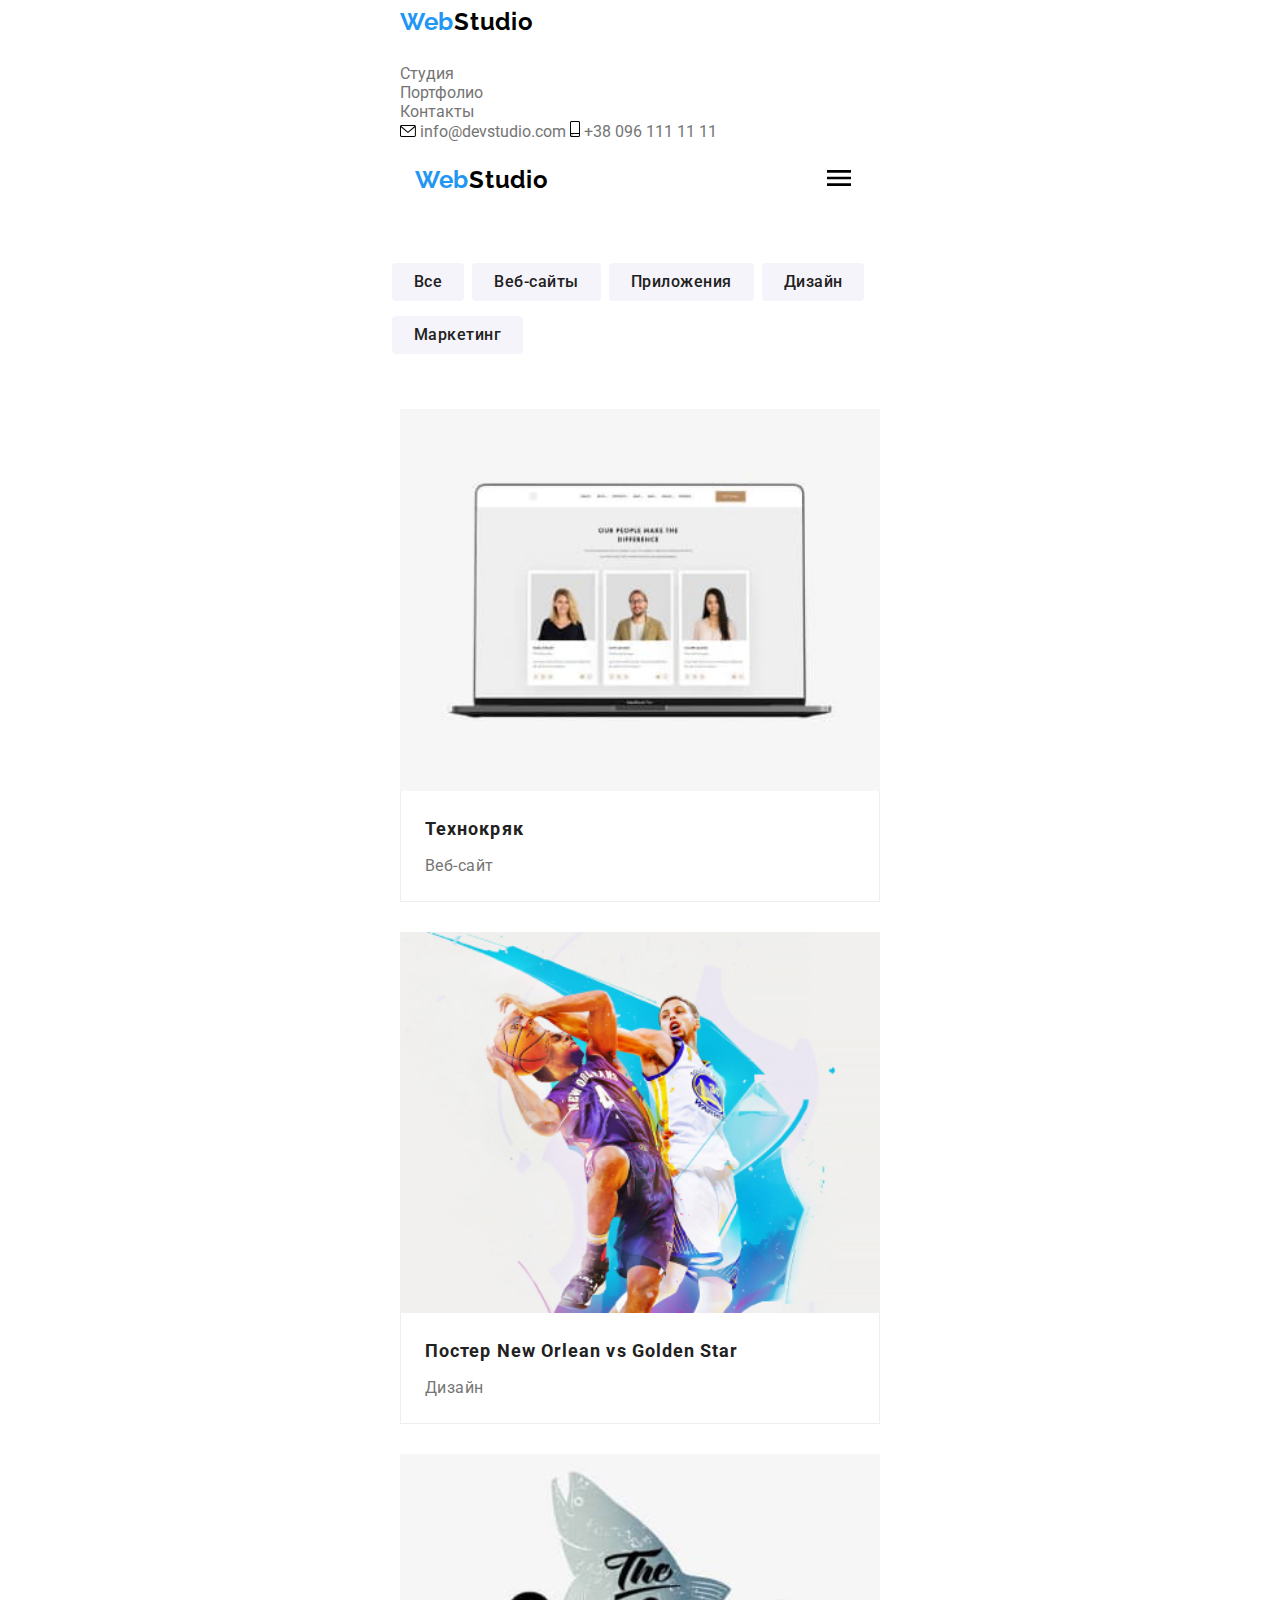
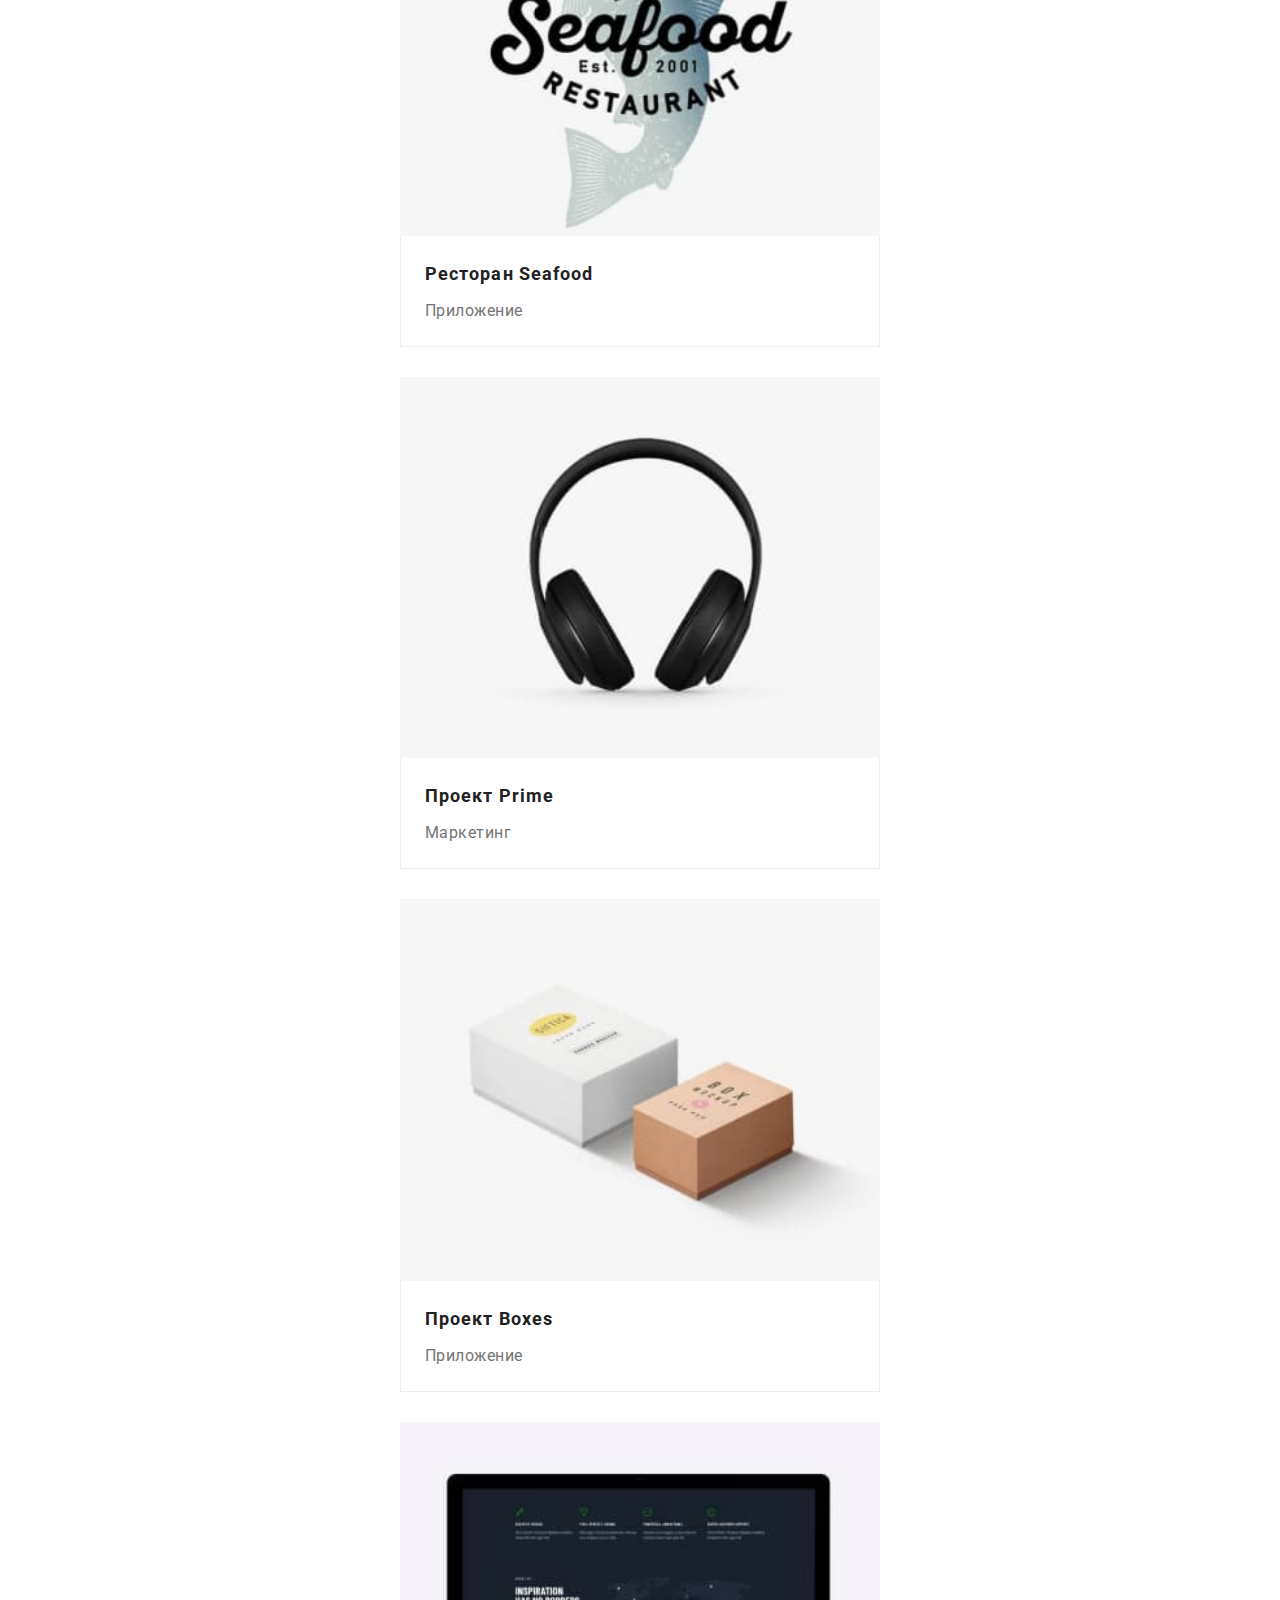
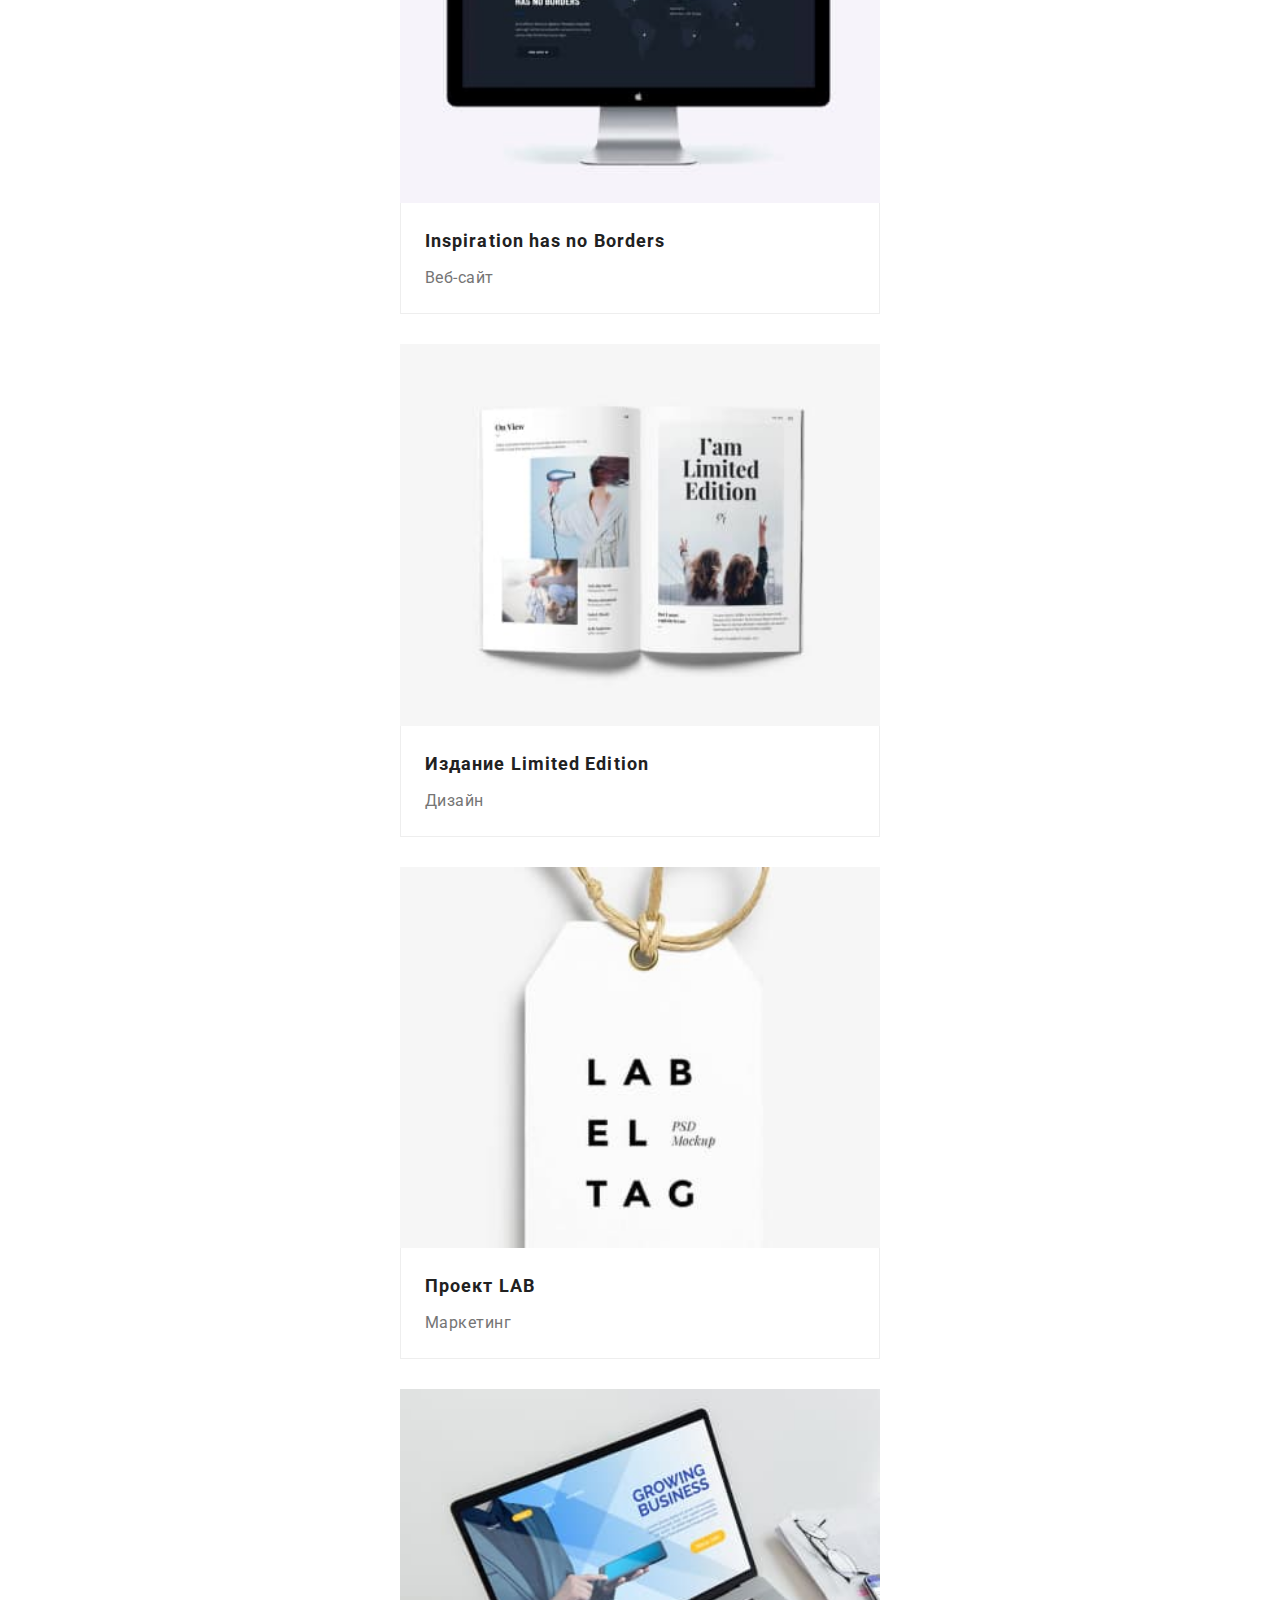
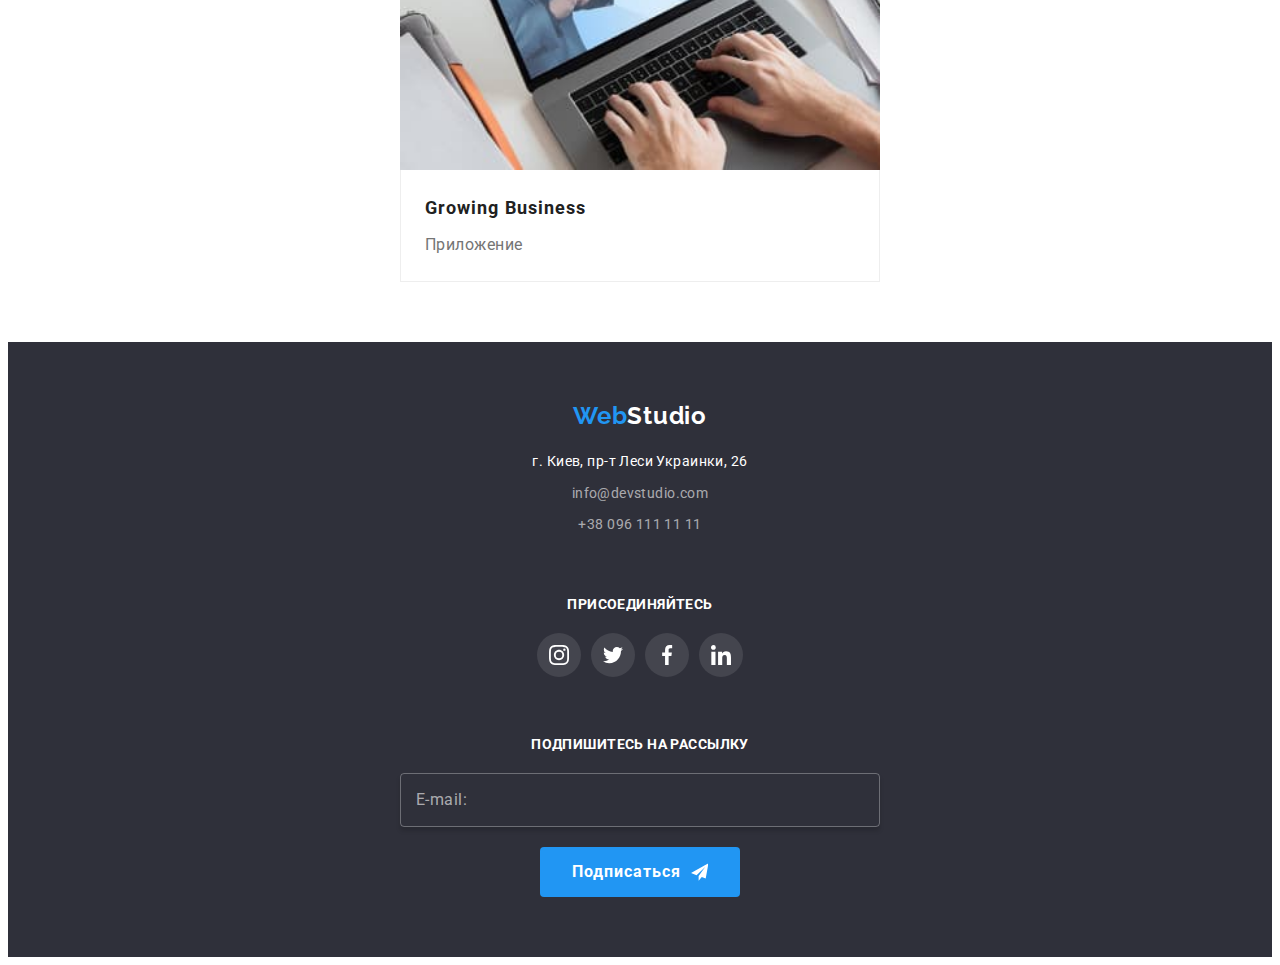
==== commit 34a61884: "need finish header" ====
--- a/portfolio.html
+++ b/portfolio.html
@@ -43,6 +43,50 @@
       </div>
     </div>
   </header>
+
+  <header class="head-mob">
+    <div>
+      <div class="logo-btn-wrapper">
+        <a class="link logo head-mob__logo logo--dark" href="./index.html">
+          <p lang="en"><span class="logo__first-word">Web</span>Studio</p>
+        </a>
+        <button type="button" class="head-mob__btn menu-open">
+          <svg width="40" height="40">
+            <use href="./images/icons.svg#icon-menu-open"></use>
+          </svg>
+        </button>
+      </div>
+
+      <nav class="menu-nav is-hidden">
+        <button type="button" class="head-mob__btn menu-close">
+          <svg width="40" height="40">
+            <use href="./images/icons.svg#icon-menu-close"></use>
+          </svg>
+        </button>
+        <ul class="list menu-nav__list">
+          <li class="menu-nav__item "><a class="link menu-nav__link current" href="./index.html">Cтудия</a></li>
+          <li class="menu-nav__item"><a class="link menu-nav__link" href="./portfolio.html">Портфолио</a></li>
+          <li class="menu-nav__item"><a class="link menu-nav__link" href="">Контакты</a></li>
+        </ul>
+
+        <div class="contacts menu-nav__contacts">
+          <a class="link menu-nav__link contacts__tel" href="tel:+380961111111">
+            +38 096 111 11 11
+          </a>
+          <a class="link menu-nav__link contacts__mail" href="mailto:info@devstudio.com">
+            info@devstudio.com
+          </a>
+        </div>
+        <ul class="list menu-soc-list">
+          <li class="menu-soc-list__item"><a class="link menu-nav__soc" href="">Instagram</a></li>
+          <li class="menu-soc-list__item"><a class="link menu-nav__soc" href="">Twitter</a></li>
+          <li class="menu-soc-list__item"><a class="link menu-nav__soc" href="">Facebook</a></li>
+          <li class="menu-soc-list__item"><a class="link menu-nav__soc" href="">Linkedin</a></li>
+        </ul>
+      </nav>
+    </div>
+  </header>
+
   <main>
     <section class="portfolio section">
       <div class="container">
@@ -385,6 +429,7 @@
     </div>
   </footer>
 
+  <script src="./js/menu.js"></script>
 </body>
 
 </html>--- a/css/main.min.css
+++ b/css/main.min.css
@@ -1 +1 @@
-:root{--logo-font-family: "Raleway", sans-serif;--primary-font-family: "Roboto", sans-serif;--back-color: #2f303a;--secondary-bg-color: #f5f4fa;--accent-color: #2196f3;--hover-btn-color: #188ce8;--primary-text-color: #212121;--secondary-text-color: #757575;--white-color: #ffffff;--black-color: #000000;--border-color: #eeeeee;--input-border-color: rgba(255, 255, 255, 0.3);--line-color: #ececec;--border-color-icon: #afb1b8;--light-transparent-color: #ffffff99}h1,h2,h3,h4,p{margin-top:0;margin-bottom:0}ul,ol{margin-top:0;margin-bottom:0;padding-left:0}img{display:block;margin:0;padding:0}.list{list-style:none;padding:0;margin:0}.link{text-decoration:none;color:currentColor}.section{padding-top:60px;padding-bottom:60px}.container{width:100%;padding-left:15px;padding-right:15px;margin-left:auto;margin-right:auto}@media screen and (min-width: 480px){.container{width:480px}}body{font-family:var(--primary-font-family),sans-serif;color:var(--secondary-text-color)}.title{font-size:28px;font-weight:700;line-height:1.18;text-align:center;letter-spacing:.03em;color:var(--primary-text-color);margin-bottom:30px}.logo{font-family:var(--logo-font-family);font-style:normal;font-size:24px;font-weight:700;line-height:1.17;letter-spacing:.03em;-webkit-transition:color 250ms cubic-bezier(0.4, 0, 0.2, 1);transition:color 250ms cubic-bezier(0.4, 0, 0.2, 1)}.logo__first-word{color:var(--accent-color)}.logo:hover,.logo:focus{color:var(--accent-color)}.footer__logo{display:inline-block;margin-bottom:20px}.logo--light{color:var(--white-color)}.abonnement__text{font-size:14px;font-weight:700;line-height:1.14;letter-spacing:.03em;text-transform:uppercase;color:var(--white-color);margin-bottom:20px}.abonnement__label{margin-right:2px;font-family:var(--primary-font-family);font-style:normal;font-size:16px;font-weight:400;line-height:1.25;letter-spacing:.03em;color:rgba(255,255,255,.6)}.abonnement__input-wrapper{display:-webkit-box;display:-ms-flexbox;display:flex;-webkit-box-pack:justify;-ms-flex-pack:justify;justify-content:space-between;-webkit-box-align:center;-ms-flex-align:center;align-items:center;max-width:450px;border:1px solid var(--input-border-color);border-radius:4px;-webkit-box-shadow:0px 4px 4px rgba(0,0,0,.15);box-shadow:0px 4px 4px rgba(0,0,0,.15);padding-left:15px;padding-right:15px;margin-bottom:20px;-webkit-transition:border-color 250ms cubic-bezier(0.4, 0, 0.2, 1);transition:border-color 250ms cubic-bezier(0.4, 0, 0.2, 1)}.abonnement__input-wrapper:focus-within{border-color:var(--accent-color)}.abonnement__input{-webkit-box-flex:1;-ms-flex-positive:1;flex-grow:1;height:50px;max-width:387px;border:none;background-color:rgba(0,0,0,0);color:var(--white-color);outline:none}.btn{font-family:inherit;font-size:16px;font-weight:700;line-height:1.88;font-style:normal;letter-spacing:.06em;text-align:center;color:var(--white-color);background-color:var(--accent-color);cursor:pointer;padding:10px 32px;border-radius:4px;border:0px;-webkit-transition:background-color 250ms cubic-bezier(0.4, 0, 0.2, 1);transition:background-color 250ms cubic-bezier(0.4, 0, 0.2, 1)}.btn:hover,.btn:focus{background-color:var(--hover-btn-color)}.abonnement__btn{display:-webkit-inline-box;display:-ms-inline-flexbox;display:inline-flex;-webkit-box-align:center;-ms-flex-align:center;align-items:center;max-width:200px;-webkit-transition:background-color 250ms cubic-bezier(0.4, 0, 0.2, 1);transition:background-color 250ms cubic-bezier(0.4, 0, 0.2, 1)}.btn__icon-send{margin-left:10px}.hidden{position:absolute;width:1px;height:1px;margin:-1px;padding:0;overflow:hidden;border:0;clip:rect(0 0 0 0)}.indent{display:block}.hero{background-color:var(--back-color);padding-top:118px;padding-bottom:118px;text-align:center;background-image:-webkit-gradient(linear, left top, left bottom, from(rgba(47, 48, 58, 0.4)), to(rgba(47, 48, 58, 0.4))),url("../images/Img-background-mobile.jpg");background-image:linear-gradient(rgba(47, 48, 58, 0.4), rgba(47, 48, 58, 0.4)),url("../images/Img-background-mobile.jpg");background-repeat:no-repeat;background-position:center;background-size:cover;margin-left:auto;margin-right:auto}.hero__title{font-size:26px;font-weight:900;line-height:1.62;letter-spacing:.06em;text-transform:uppercase;color:var(--white-color);margin-bottom:30px}.features__item{margin-bottom:30px}.features__list{margin-bottom:-30px}.features__icon-wrap{display:-webkit-box;display:-ms-flexbox;display:flex;-webkit-box-pack:center;-ms-flex-pack:center;justify-content:center;-webkit-box-align:center;-ms-flex-align:center;align-items:center;max-width:100%;height:120px;background-color:var(--secondary-bg-color);border-radius:4px;margin-bottom:30px}.features__name{font-size:14px;font-weight:700;line-height:1.14;letter-spacing:.03em;text-align:center;color:var(--black-color);margin-bottom:10px;text-transform:uppercase}.features__text{font-size:14px;font-weight:400;line-height:1.71;letter-spacing:.03em}.team{background-color:var(--secondary-bg-color)}.team__list{margin-bottom:-30px}.team__item{width:100%;margin-bottom:30px}.team__photo{width:100%}.team__label{background-color:var(--white-color);background-size:cover;-webkit-box-shadow:0px 1px 3px rgba(0,0,0,.12),0px 1px 1px rgba(0,0,0,.14),0px 2px 1px rgba(0,0,0,.2);box-shadow:0px 1px 3px rgba(0,0,0,.12),0px 1px 1px rgba(0,0,0,.14),0px 2px 1px rgba(0,0,0,.2);border-radius:0px 0px 4px 4px;padding-top:30px;padding-bottom:24px;margin-left:auto;margin-right:auto;width:100%}.team__name{font-weight:500;color:var(--primary-text-color);margin-bottom:10px}.team__position,.team__name{font-size:16px;line-height:1.19;text-align:center;letter-spacing:.03em}.social{display:-webkit-box;display:-ms-flexbox;display:flex;-webkit-box-pack:center;-ms-flex-pack:center;justify-content:center;-webkit-box-align:center;-ms-flex-align:center;align-items:center;margin-top:16px}.social__link{display:-webkit-box;display:-ms-flexbox;display:flex;-webkit-box-pack:center;-ms-flex-pack:center;justify-content:center;-webkit-box-align:center;-ms-flex-align:center;align-items:center;width:44px;height:44px;border:0;border-radius:50%;color:var(--border-color-icon);-webkit-transition:background-color 250ms cubic-bezier(0.4, 0, 0.2, 1);transition:background-color 250ms cubic-bezier(0.4, 0, 0.2, 1)}.social__link:hover,.social__link:focus{background-color:var(--accent-color)}.social__item:not(:last-child){margin-right:10px}.social__icon{fill:currentColor;-webkit-transition:color 250ms cubic-bezier(0.4, 0, 0.2, 1);transition:color 250ms cubic-bezier(0.4, 0, 0.2, 1)}.social__link:hover .social__icon,.social__link:focus .social__icon{color:var(--white-color)}.clients__list{display:-webkit-box;display:-ms-flexbox;display:flex;margin-left:-30px;margin-top:-30px;-ms-flex-wrap:wrap;flex-wrap:wrap;-webkit-box-pack:center;-ms-flex-pack:center;justify-content:center}.clients__item{margin-left:30px;margin-top:30px;-ms-flex-preferred-size:calc((100% - 60px)/2);flex-basis:calc((100% - 60px)/2)}.clients__link{display:-webkit-box;display:-ms-flexbox;display:flex;-webkit-box-pack:center;-ms-flex-pack:center;justify-content:center;-webkit-box-align:center;-ms-flex-align:center;align-items:center;max-width:210px;height:92px;border:1px solid var(--border-color-icon);-webkit-box-sizing:border-box;box-sizing:border-box;border-radius:4px;color:var(--border-color-icon);-webkit-transition:color 250ms cubic-bezier(0.4, 0, 0.2, 1),border-color 250ms cubic-bezier(0.4, 0, 0.2, 1);transition:color 250ms cubic-bezier(0.4, 0, 0.2, 1),border-color 250ms cubic-bezier(0.4, 0, 0.2, 1)}.clients__link:hover{color:var(--accent-color);border-color:var(--accent-color)}.clients__icon{fill:currentColor}.footer{background-color:var(--back-color);padding-top:60px;padding-bottom:60px;text-align:center}.address{margin-bottom:60px}.address__list{font-style:normal;font-size:14px;font-weight:400;line-height:1.71;letter-spacing:.03em}.address__item:not(:last-child){margin-bottom:8px}.address__link{color:var(--light-transparent-color);-webkit-transition:color 250ms cubic-bezier(0.4, 0, 0.2, 1);transition:color 250ms cubic-bezier(0.4, 0, 0.2, 1)}.address__link:hover,.address__link:focus{color:var(--accent-color)}.address__link--white{color:var(--white-color)}.join{margin-bottom:60px}.join__list-social{display:-webkit-box;display:-ms-flexbox;display:flex;-webkit-box-pack:center;-ms-flex-pack:center;justify-content:center;-webkit-box-align:center;-ms-flex-align:center;align-items:center;margin-top:20px}.join__text{font-size:14px;font-weight:700;line-height:1.14;letter-spacing:.03em;text-transform:uppercase;color:var(--white-color)}.join__social-item:not(:last-child){margin-right:10px}.join__social-link{display:-webkit-box;display:-ms-flexbox;display:flex;-webkit-box-pack:center;-ms-flex-pack:center;justify-content:center;-webkit-box-align:center;-ms-flex-align:center;align-items:center;width:44px;height:44px;border:0;border-radius:50%;background-color:rgba(255,255,255,.1);color:var(--white-color);-webkit-transition:background-color 250ms cubic-bezier(0.4, 0, 0.2, 1);transition:background-color 250ms cubic-bezier(0.4, 0, 0.2, 1)}.join__social-link:hover,.join__social-link:focus{background-color:var(--accent-color)}.join__social-icon{fill:currentColor;-webkit-transition:color 250ms cubic-bezier(0.4, 0, 0.2, 1);transition:color 250ms cubic-bezier(0.4, 0, 0.2, 1)}.join__social-link:hover .join__social-icon,.join__social-link:focus .join__social-icon{color:var(--white-color)}.list-selection{display:-webkit-box;display:-ms-flexbox;display:flex;margin-left:-8px;margin-top:-15px;-ms-flex-wrap:wrap;flex-wrap:wrap;margin-bottom:40px}.list-selection__item{margin-right:8px;margin-bottom:15px}.list-selection__btn{font-family:var(--primary-font-family);font-style:normal;font-size:16px;font-weight:500;line-height:1.63;text-align:center;letter-spacing:.03em;background-color:var(--secondary-bg-color);cursor:pointer;color:var(--primary-text-color);border:0;border-radius:4px;padding:6px 22px;-webkit-transition:color 250ms cubic-bezier(0.4, 0, 0.2, 1),background-color 250ms cubic-bezier(0.4, 0, 0.2, 1),-webkit-box-shadow 250ms cubic-bezier(0.4, 0, 0.2, 1);transition:color 250ms cubic-bezier(0.4, 0, 0.2, 1),background-color 250ms cubic-bezier(0.4, 0, 0.2, 1),-webkit-box-shadow 250ms cubic-bezier(0.4, 0, 0.2, 1);transition:color 250ms cubic-bezier(0.4, 0, 0.2, 1),background-color 250ms cubic-bezier(0.4, 0, 0.2, 1),box-shadow 250ms cubic-bezier(0.4, 0, 0.2, 1);transition:color 250ms cubic-bezier(0.4, 0, 0.2, 1),background-color 250ms cubic-bezier(0.4, 0, 0.2, 1),box-shadow 250ms cubic-bezier(0.4, 0, 0.2, 1),-webkit-box-shadow 250ms cubic-bezier(0.4, 0, 0.2, 1)}.list-selection__btn:hover,.list-selection__btn:focus{background-color:var(--accent-color);color:var(--white-color);-webkit-box-shadow:0px 3px 1px rgba(0,0,0,.1),0px 1px 2px rgba(0,0,0,.08),0px 2px 2px rgba(0,0,0,.12);box-shadow:0px 3px 1px rgba(0,0,0,.1),0px 1px 2px rgba(0,0,0,.08),0px 2px 2px rgba(0,0,0,.12)}.product{margin-left:auto;margin-right:auto}.product:not(:last-child){margin-bottom:30px}.product__label{border:1px solid var(--border-color);border-top:0;background-color:var(--white-color);padding:20px 24px 20px 24px}.product__link{display:block;text-decoration:none;color:inherit;-webkit-transition:-webkit-box-shadow 250ms cubic-bezier(0.4, 0, 0.2, 1);transition:-webkit-box-shadow 250ms cubic-bezier(0.4, 0, 0.2, 1);transition:box-shadow 250ms cubic-bezier(0.4, 0, 0.2, 1);transition:box-shadow 250ms cubic-bezier(0.4, 0, 0.2, 1), -webkit-box-shadow 250ms cubic-bezier(0.4, 0, 0.2, 1)}.product__link:hover,.product__link:focus{-webkit-box-shadow:0px 1px 1px rgba(0,0,0,.12),0px 4px 4px rgba(0,0,0,.06),1px 4px 6px rgba(0,0,0,.16);box-shadow:0px 1px 1px rgba(0,0,0,.12),0px 4px 4px rgba(0,0,0,.06),1px 4px 6px rgba(0,0,0,.16)}.product__picture{position:relative;overflow:hidden;width:100%}.product__photo{margin-right:0;width:100%;-o-object-fit:cover;object-fit:cover}.product__text{position:absolute;top:0;max-width:100%;height:100%;background-color:rgba(33,150,243,.9);font-family:"Roboto";font-size:18px;font-weight:400;line-height:1.56;letter-spacing:.03em;color:var(--white-color);padding-left:24px;padding-right:24px;padding-top:10%;padding-bottom:10%;-webkit-transform:translateY(101%);transform:translateY(101%);-webkit-transition:-webkit-transform 250ms cubic-bezier(0.4, 0, 0.2, 1);transition:-webkit-transform 250ms cubic-bezier(0.4, 0, 0.2, 1);transition:transform 250ms cubic-bezier(0.4, 0, 0.2, 1);transition:transform 250ms cubic-bezier(0.4, 0, 0.2, 1), -webkit-transform 250ms cubic-bezier(0.4, 0, 0.2, 1)}.product:hover .product__text,.product__link:focus .product__text{-webkit-transform:translateY(0%);transform:translateY(0%)}.product__name{font-size:18px;font-weight:700;line-height:2;letter-spacing:.06em;color:var(--primary-text-color);margin-bottom:4px}.product__type{font-size:16px;line-height:1.88;letter-spacing:.03em}/*# sourceMappingURL=main.min.css.map */+:root{--logo-font-family: "Raleway", sans-serif;--primary-font-family: "Roboto", sans-serif;--back-color: #2f303a;--secondary-bg-color: #f5f4fa;--accent-color: #2196f3;--hover-btn-color: #188ce8;--primary-text-color: #212121;--secondary-text-color: #757575;--white-color: #ffffff;--black-color: #000000;--border-color: #eeeeee;--input-border-color: rgba(255, 255, 255, 0.3);--line-color: #ececec;--border-color-icon: #afb1b8;--light-transparent-color: #ffffff99}h1,h2,h3,h4,p{margin-top:0;margin-bottom:0}ul,ol{margin-top:0;margin-bottom:0;padding-left:0}img{display:block;margin:0;padding:0;width:100%}.list{list-style:none;padding:0;margin:0}.link{text-decoration:none;color:currentColor}.section{padding-top:60px;padding-bottom:60px}.container{max-width:480px;padding-left:15px;padding-right:15px;margin-left:auto;margin-right:auto}@media screen and (min-width: 480px){.container{width:480px}}body{font-family:var(--primary-font-family),sans-serif;color:var(--secondary-text-color);position:relative}.title{font-size:28px;font-weight:700;line-height:1.18;text-align:center;letter-spacing:.03em;color:var(--primary-text-color);margin-bottom:30px}.backdrop{position:fixed;top:0;left:0;width:100%;height:100%;overflow-y:scroll;background-color:rgba(0,0,0,.2);opacity:1;-webkit-transition:opacity 250ms cubic-bezier(0.4, 0, 0.2, 1),visibility 250ms cubic-bezier(0.4, 0, 0.2, 1);transition:opacity 250ms cubic-bezier(0.4, 0, 0.2, 1),visibility 250ms cubic-bezier(0.4, 0, 0.2, 1)}.backdrop.is-hidden{visibility:hidden;opacity:0;pointer-events:none}.modal{position:absolute;left:50%;top:50%;-webkit-transform:translate(-50%, -50%) scale(1);transform:translate(-50%, -50%) scale(1);opacity:1;-webkit-transition:opasity 250ms cubic-bezier(0.4, 0, 0.2, 1),-webkit-transform 250ms cubic-bezier(0.4, 0, 0.2, 1);transition:opasity 250ms cubic-bezier(0.4, 0, 0.2, 1),-webkit-transform 250ms cubic-bezier(0.4, 0, 0.2, 1);transition:transform 250ms cubic-bezier(0.4, 0, 0.2, 1),opasity 250ms cubic-bezier(0.4, 0, 0.2, 1);transition:transform 250ms cubic-bezier(0.4, 0, 0.2, 1),opasity 250ms cubic-bezier(0.4, 0, 0.2, 1),-webkit-transform 250ms cubic-bezier(0.4, 0, 0.2, 1);width:90%;border-radius:4px;padding:40px;font-family:var(--primary-font-family);background-color:var(--white-color);-webkit-box-shadow:0px 2px 1px rgba(0,0,0,.2),0px 1px 1px rgba(0,0,0,.14);box-shadow:0px 2px 1px rgba(0,0,0,.2),0px 1px 1px rgba(0,0,0,.14)}@media screen and (min-width: 480px){.modal{width:460px}}.backdrop.is-hidden .modal{-webkit-transform:translate(-50%, -50%) scale(0.8);transform:translate(-50%, -50%) scale(0.8);opacity:0}.modal__title{margin-bottom:12px;font-size:20px;font-weight:700;line-height:1.5;text-align:center;letter-spacing:.03em;color:var(--primary-text-color)}.modal__close{position:absolute;top:8px;right:8px;width:30px;height:30px;display:-webkit-box;display:-ms-flexbox;display:flex;-webkit-box-pack:center;-ms-flex-pack:center;justify-content:center;-webkit-box-align:center;-ms-flex-align:center;align-items:center;border-radius:50%;border:1px solid rgba(0,0,0,.1);cursor:pointer;background-color:var(--white-color);-webkit-transform:scale(1);transform:scale(1);-webkit-transition:color 200ms linear,-webkit-transform 100ms linear;transition:color 200ms linear,-webkit-transform 100ms linear;transition:transform 100ms linear,color 200ms linear;transition:transform 100ms linear,color 200ms linear,-webkit-transform 100ms linear}.modal__close:hover,.modal__close:focus{-webkit-transform:scale(1.1);transform:scale(1.1);color:var(--accent-color)}.form__field{position:relative;margin-bottom:10px}.form__field .form-label{font-size:12px;font-weight:400;line-height:1.17;letter-spacing:.01em;color:var(--secondary-text-color);margin-bottom:4px}.form-input{width:100%;height:40px;border:1px solid rgba(33,33,33,.2);border-radius:4px;-webkit-box-sizing:border-box;box-sizing:border-box;padding-left:34px;outline:none;-webkit-transition:250ms border-color cubic-bezier(0.4, 0, 0.2, 1);transition:250ms border-color cubic-bezier(0.4, 0, 0.2, 1)}.form__field:focus-within .form-input{border-color:var(--accent-color)}.form-icon{position:absolute;left:12px;bottom:11px;fill:#212121;-webkit-transition:fill 250ms cubic-bezier(0.4, 0, 0.2, 1);transition:fill 250ms cubic-bezier(0.4, 0, 0.2, 1)}.form__field:focus-within>.form-icon{fill:var(--accent-color)}.field-textarea{margin-bottom:20px}.form-textarea{resize:none;width:100%;height:120px;border:1px solid rgba(33,33,33,.2);border-radius:4px;padding:12px 16px;outline:none;-webkit-transition:250ms border-color cubic-bezier(0.4, 0, 0.2, 1);transition:250ms border-color cubic-bezier(0.4, 0, 0.2, 1)}.form-textarea::-webkit-input-placeholder{font-size:14px;font-weight:400;line-height:1.14;letter-spacing:.01em;color:rgba(117,117,117,.5)}.form-textarea::-moz-placeholder{font-size:14px;font-weight:400;line-height:1.14;letter-spacing:.01em;color:rgba(117,117,117,.5)}.form-textarea:-ms-input-placeholder{font-size:14px;font-weight:400;line-height:1.14;letter-spacing:.01em;color:rgba(117,117,117,.5)}.form-textarea::-ms-input-placeholder{font-size:14px;font-weight:400;line-height:1.14;letter-spacing:.01em;color:rgba(117,117,117,.5)}.form-textarea::placeholder{font-size:14px;font-weight:400;line-height:1.14;letter-spacing:.01em;color:rgba(117,117,117,.5)}.form__field:focus-within>.form-textarea{border-color:var(--accent-color)}.checkbox-label{position:relative;font-size:12px;font-weight:400;line-height:1.17;letter-spacing:.03em}.checkbox-label::before{content:"";position:absolute;top:50%;left:-24px;-webkit-transform:translateY(-50%);transform:translateY(-50%);display:inline-block;-webkit-box-sizing:border-box;box-sizing:border-box;width:16px;height:15px;margin-right:8px;border:2px solid var(--black-color);border-radius:2px;background-position:center;-webkit-transition:background-color 250ms cubic-bezier(0.4, 0, 0.2, 1),background-image 250ms cubic-bezier(0.4, 0, 0.2, 1),border-color 250ms cubic-bezier(0.4, 0, 0.2, 1);transition:background-color 250ms cubic-bezier(0.4, 0, 0.2, 1),background-image 250ms cubic-bezier(0.4, 0, 0.2, 1),border-color 250ms cubic-bezier(0.4, 0, 0.2, 1)}.link-checkbox{color:var(--accent-color);-webkit-transition:color 250ms linear,font-weight 250ms linear;transition:color 250ms linear,font-weight 250ms linear}.link-checkbox:hover,.link-checkbox:focus{color:var(--hover-btn-color);font-weight:500}.form__check{width:100%;padding-left:34px;margin-bottom:30px}.form__check .checkbox{position:absolute;width:1px;height:1px;margin:-1px;border:0;padding:0;clip:rect(0 0 0 0);overflow:hidden}.checkbox:checked+.checkbox-label::before{background:var(--accent-color) url(../images/check.svg);border-color:var(--accent-color)}.logo{font-family:var(--logo-font-family);font-style:normal;font-size:24px;font-weight:700;line-height:1.17;letter-spacing:.03em;-webkit-transition:color 250ms cubic-bezier(0.4, 0, 0.2, 1);transition:color 250ms cubic-bezier(0.4, 0, 0.2, 1)}.logo__first-word{color:var(--accent-color)}.logo:hover,.logo:focus{color:var(--accent-color)}.head__logo{margin-right:92px}.logo--dark{color:var(--black-color)}.footer__logo{display:inline-block;margin-bottom:20px}.logo--light{color:var(--white-color)}.head-mob__logo{font-size:24px;font-weight:700;line-height:1.17}.abonnement__text{font-size:14px;font-weight:700;line-height:1.14;letter-spacing:.03em;text-transform:uppercase;color:var(--white-color);margin-bottom:20px}.abonnement__label{margin-right:2px;font-family:var(--primary-font-family);font-style:normal;font-size:16px;font-weight:400;line-height:1.25;letter-spacing:.03em;color:rgba(255,255,255,.6)}.abonnement__input-wrapper{display:-webkit-box;display:-ms-flexbox;display:flex;-webkit-box-pack:justify;-ms-flex-pack:justify;justify-content:space-between;-webkit-box-align:center;-ms-flex-align:center;align-items:center;max-width:450px;border:1px solid var(--input-border-color);border-radius:4px;-webkit-box-shadow:0px 4px 4px rgba(0,0,0,.15);box-shadow:0px 4px 4px rgba(0,0,0,.15);padding-left:15px;padding-right:15px;margin-bottom:20px;-webkit-transition:border-color 250ms cubic-bezier(0.4, 0, 0.2, 1);transition:border-color 250ms cubic-bezier(0.4, 0, 0.2, 1)}.abonnement__input-wrapper:focus-within{border-color:var(--accent-color)}.abonnement__input{-webkit-box-flex:1;-ms-flex-positive:1;flex-grow:1;height:50px;max-width:387px;border:none;background-color:rgba(0,0,0,0);color:var(--white-color);outline:none}.btn{font-family:inherit;font-size:16px;font-weight:700;line-height:1.88;font-style:normal;letter-spacing:.06em;text-align:center;color:var(--white-color);background-color:var(--accent-color);cursor:pointer;padding:10px 32px;border-radius:4px;border:0px;-webkit-transition:background-color 250ms cubic-bezier(0.4, 0, 0.2, 1);transition:background-color 250ms cubic-bezier(0.4, 0, 0.2, 1)}.btn:hover,.btn:focus{background-color:var(--hover-btn-color)}.abonnement__btn{display:-webkit-inline-box;display:-ms-inline-flexbox;display:inline-flex;-webkit-box-align:center;-ms-flex-align:center;align-items:center;max-width:200px;-webkit-transition:background-color 250ms cubic-bezier(0.4, 0, 0.2, 1);transition:background-color 250ms cubic-bezier(0.4, 0, 0.2, 1)}.btn__icon-send{margin-left:10px}.modal__btn{display:block;margin-left:auto;margin-right:auto;padding-left:56px;padding-right:56px}.hidden{position:absolute;width:1px;height:1px;margin:-1px;padding:0;overflow:hidden;border:0;clip:rect(0 0 0 0)}@media screen and (max-width: 767px){.head{display:none}}.head-mob{padding-top:16px;padding-bottom:16px;position:relative;max-width:480px;margin-left:auto;margin-right:auto}.logo-btn-wrapper{display:-webkit-box;display:-ms-flexbox;display:flex;-webkit-box-align:center;-ms-flex-align:center;align-items:center;-webkit-box-pack:justify;-ms-flex-pack:justify;justify-content:space-between;padding-left:15px;padding-right:15px}.menu-nav{position:fixed;z-index:100;top:0;left:0;display:-webkit-box;display:-ms-flexbox;display:flex;-webkit-box-orient:vertical;-webkit-box-direction:normal;-ms-flex-direction:column;flex-direction:column;-webkit-box-pack:justify;-ms-flex-pack:justify;justify-content:space-between;width:100vw;height:100%;overflow:hidden;background-color:var(--white-color);padding:10px 10px 48px 25px}.menu-nav.is-hidden{visibility:hidden;opacity:0;pointer-events:none}.menu-nav__item{font-size:40px;font-weight:500;line-height:1.18;letter-spacing:.02em;color:var(--primary-text-color)}.menu-nav__item:not(:last-child){margin-bottom:32px}.menu-nav__item .current{color:var(--accent-color)}.menu-nav__link:hover,.menu-nav__link:focus{color:var(--accent-color)}.menu-nav__contacts .contacts__tel{display:block;margin-bottom:32px;font-size:34px;font-weight:500;line-height:1.18;letter-spacing:.02em;color:var(--accent-color)}.menu-nav__contacts .contacts__mail{font-size:24px;font-weight:500;line-height:1.17;letter-spacing:.02em;display:block;margin-bottom:64px}.menu-nav__soc{color:var(--accent-color);font-size:18px;font-weight:500;line-height:1.22;letter-spacing:.02em}.menu-soc-list__item{display:inline;padding-right:10px}.menu-soc-list__item:not(:last-child){border-right:1px solid var(--secondary-text-color);margin-right:10px}.head-mob__btn{background-color:rgba(0,0,0,0);border:none}.head-mob__btn:hover,.head-mob__btn:focus{fill:var(--accent-color)}.menu-close{margin-left:auto}.indent{display:block}.hero{background-color:var(--back-color);padding-top:118px;padding-bottom:118px;text-align:center;background-image:-webkit-gradient(linear, left top, left bottom, from(rgba(47, 48, 58, 0.4)), to(rgba(47, 48, 58, 0.4))),url("../images/Img-background-mobile.jpg");background-image:linear-gradient(rgba(47, 48, 58, 0.4), rgba(47, 48, 58, 0.4)),url("../images/Img-background-mobile.jpg");background-repeat:no-repeat;background-position:center;background-size:cover;margin-left:auto;margin-right:auto}.hero__title{font-size:26px;font-weight:900;line-height:1.62;letter-spacing:.06em;text-transform:uppercase;color:var(--white-color);margin-bottom:30px}.features__item{margin-bottom:30px}.features__list{margin-bottom:-30px}.features__icon-wrap{display:-webkit-box;display:-ms-flexbox;display:flex;-webkit-box-pack:center;-ms-flex-pack:center;justify-content:center;-webkit-box-align:center;-ms-flex-align:center;align-items:center;max-width:100%;height:120px;background-color:var(--secondary-bg-color);border-radius:4px;margin-bottom:30px}.features__name{font-size:14px;font-weight:700;line-height:1.14;letter-spacing:.03em;text-align:center;color:var(--black-color);margin-bottom:10px;text-transform:uppercase}.features__text{font-size:14px;font-weight:400;line-height:1.71;letter-spacing:.03em}.team{background-color:var(--secondary-bg-color)}.team__list{margin-bottom:-30px}.team__item{width:100%;margin-bottom:30px}.team__photo{width:100%}.team__label{background-color:var(--white-color);background-size:cover;-webkit-box-shadow:0px 1px 3px rgba(0,0,0,.12),0px 1px 1px rgba(0,0,0,.14),0px 2px 1px rgba(0,0,0,.2);box-shadow:0px 1px 3px rgba(0,0,0,.12),0px 1px 1px rgba(0,0,0,.14),0px 2px 1px rgba(0,0,0,.2);border-radius:0px 0px 4px 4px;padding-top:30px;padding-bottom:24px;margin-left:auto;margin-right:auto;width:100%}.team__name{font-weight:500;color:var(--primary-text-color);margin-bottom:10px}.team__position,.team__name{font-size:16px;line-height:1.19;text-align:center;letter-spacing:.03em}.social{display:-webkit-box;display:-ms-flexbox;display:flex;-webkit-box-pack:center;-ms-flex-pack:center;justify-content:center;-webkit-box-align:center;-ms-flex-align:center;align-items:center;margin-top:16px}.social__link{display:-webkit-box;display:-ms-flexbox;display:flex;-webkit-box-pack:center;-ms-flex-pack:center;justify-content:center;-webkit-box-align:center;-ms-flex-align:center;align-items:center;width:44px;height:44px;border:0;border-radius:50%;color:var(--border-color-icon);-webkit-transition:background-color 250ms cubic-bezier(0.4, 0, 0.2, 1);transition:background-color 250ms cubic-bezier(0.4, 0, 0.2, 1)}.social__link:hover,.social__link:focus{background-color:var(--accent-color)}.social__item:not(:last-child){margin-right:10px}.social__icon{fill:currentColor;-webkit-transition:color 250ms cubic-bezier(0.4, 0, 0.2, 1);transition:color 250ms cubic-bezier(0.4, 0, 0.2, 1)}.social__link:hover .social__icon,.social__link:focus .social__icon{color:var(--white-color)}.clients__list{display:-webkit-box;display:-ms-flexbox;display:flex;margin-left:-30px;margin-top:-30px;-ms-flex-wrap:wrap;flex-wrap:wrap;-webkit-box-pack:center;-ms-flex-pack:center;justify-content:center}.clients__item{margin-left:30px;margin-top:30px;-ms-flex-preferred-size:calc((100% - 60px)/2);flex-basis:calc((100% - 60px)/2)}.clients__link{display:-webkit-box;display:-ms-flexbox;display:flex;-webkit-box-pack:center;-ms-flex-pack:center;justify-content:center;-webkit-box-align:center;-ms-flex-align:center;align-items:center;max-width:210px;height:92px;border:1px solid var(--border-color-icon);-webkit-box-sizing:border-box;box-sizing:border-box;border-radius:4px;color:var(--border-color-icon);-webkit-transition:color 250ms cubic-bezier(0.4, 0, 0.2, 1),border-color 250ms cubic-bezier(0.4, 0, 0.2, 1);transition:color 250ms cubic-bezier(0.4, 0, 0.2, 1),border-color 250ms cubic-bezier(0.4, 0, 0.2, 1)}.clients__link:hover{color:var(--accent-color);border-color:var(--accent-color)}.clients__icon{fill:currentColor}.footer{background-color:var(--back-color);padding-top:60px;padding-bottom:60px;text-align:center}.address{margin-bottom:60px}.address__list{font-style:normal;font-size:14px;font-weight:400;line-height:1.71;letter-spacing:.03em}.address__item:not(:last-child){margin-bottom:8px}.address__link{color:var(--light-transparent-color);-webkit-transition:color 250ms cubic-bezier(0.4, 0, 0.2, 1);transition:color 250ms cubic-bezier(0.4, 0, 0.2, 1)}.address__link:hover,.address__link:focus{color:var(--accent-color)}.address__link--white{color:var(--white-color)}.join{margin-bottom:60px}.join__list-social{display:-webkit-box;display:-ms-flexbox;display:flex;-webkit-box-pack:center;-ms-flex-pack:center;justify-content:center;-webkit-box-align:center;-ms-flex-align:center;align-items:center;margin-top:20px}.join__text{font-size:14px;font-weight:700;line-height:1.14;letter-spacing:.03em;text-transform:uppercase;color:var(--white-color)}.join__social-item:not(:last-child){margin-right:10px}.join__social-link{display:-webkit-box;display:-ms-flexbox;display:flex;-webkit-box-pack:center;-ms-flex-pack:center;justify-content:center;-webkit-box-align:center;-ms-flex-align:center;align-items:center;width:44px;height:44px;border:0;border-radius:50%;background-color:rgba(255,255,255,.1);color:var(--white-color);-webkit-transition:background-color 250ms cubic-bezier(0.4, 0, 0.2, 1);transition:background-color 250ms cubic-bezier(0.4, 0, 0.2, 1)}.join__social-link:hover,.join__social-link:focus{background-color:var(--accent-color)}.join__social-icon{fill:currentColor;-webkit-transition:color 250ms cubic-bezier(0.4, 0, 0.2, 1);transition:color 250ms cubic-bezier(0.4, 0, 0.2, 1)}.join__social-link:hover .join__social-icon,.join__social-link:focus .join__social-icon{color:var(--white-color)}.list-selection{display:-webkit-box;display:-ms-flexbox;display:flex;margin-left:-8px;margin-top:-15px;-ms-flex-wrap:wrap;flex-wrap:wrap;margin-bottom:40px}.list-selection__item{margin-right:8px;margin-bottom:15px}.list-selection__btn{font-family:var(--primary-font-family);font-style:normal;font-size:16px;font-weight:500;line-height:1.63;text-align:center;letter-spacing:.03em;background-color:var(--secondary-bg-color);cursor:pointer;color:var(--primary-text-color);border:0;border-radius:4px;padding:6px 22px;-webkit-transition:color 250ms cubic-bezier(0.4, 0, 0.2, 1),background-color 250ms cubic-bezier(0.4, 0, 0.2, 1),-webkit-box-shadow 250ms cubic-bezier(0.4, 0, 0.2, 1);transition:color 250ms cubic-bezier(0.4, 0, 0.2, 1),background-color 250ms cubic-bezier(0.4, 0, 0.2, 1),-webkit-box-shadow 250ms cubic-bezier(0.4, 0, 0.2, 1);transition:color 250ms cubic-bezier(0.4, 0, 0.2, 1),background-color 250ms cubic-bezier(0.4, 0, 0.2, 1),box-shadow 250ms cubic-bezier(0.4, 0, 0.2, 1);transition:color 250ms cubic-bezier(0.4, 0, 0.2, 1),background-color 250ms cubic-bezier(0.4, 0, 0.2, 1),box-shadow 250ms cubic-bezier(0.4, 0, 0.2, 1),-webkit-box-shadow 250ms cubic-bezier(0.4, 0, 0.2, 1)}.list-selection__btn:hover,.list-selection__btn:focus{background-color:var(--accent-color);color:var(--white-color);-webkit-box-shadow:0px 3px 1px rgba(0,0,0,.1),0px 1px 2px rgba(0,0,0,.08),0px 2px 2px rgba(0,0,0,.12);box-shadow:0px 3px 1px rgba(0,0,0,.1),0px 1px 2px rgba(0,0,0,.08),0px 2px 2px rgba(0,0,0,.12)}.product{margin-left:auto;margin-right:auto}.product:not(:last-child){margin-bottom:30px}.product__label{border:1px solid var(--border-color);border-top:0;background-color:var(--white-color);padding:20px 24px 20px 24px}.product__link{display:block;text-decoration:none;color:inherit;-webkit-transition:-webkit-box-shadow 250ms cubic-bezier(0.4, 0, 0.2, 1);transition:-webkit-box-shadow 250ms cubic-bezier(0.4, 0, 0.2, 1);transition:box-shadow 250ms cubic-bezier(0.4, 0, 0.2, 1);transition:box-shadow 250ms cubic-bezier(0.4, 0, 0.2, 1), -webkit-box-shadow 250ms cubic-bezier(0.4, 0, 0.2, 1)}.product__link:hover,.product__link:focus{-webkit-box-shadow:0px 1px 1px rgba(0,0,0,.12),0px 4px 4px rgba(0,0,0,.06),1px 4px 6px rgba(0,0,0,.16);box-shadow:0px 1px 1px rgba(0,0,0,.12),0px 4px 4px rgba(0,0,0,.06),1px 4px 6px rgba(0,0,0,.16)}.product__picture{position:relative;overflow:hidden;width:100%}.product__photo{margin-right:0;width:100%}.product__text{position:absolute;top:0;max-width:100%;height:100%;background-color:rgba(33,150,243,.9);font-family:"Roboto";font-size:18px;font-weight:400;line-height:1.56;letter-spacing:.03em;color:var(--white-color);overflow:scroll;padding-left:24px;padding-right:24px;padding-top:10%;padding-bottom:10%;-webkit-transform:translateY(101%);transform:translateY(101%);-webkit-transition:-webkit-transform 250ms cubic-bezier(0.4, 0, 0.2, 1);transition:-webkit-transform 250ms cubic-bezier(0.4, 0, 0.2, 1);transition:transform 250ms cubic-bezier(0.4, 0, 0.2, 1);transition:transform 250ms cubic-bezier(0.4, 0, 0.2, 1), -webkit-transform 250ms cubic-bezier(0.4, 0, 0.2, 1)}.product:hover .product__text,.product__link:focus .product__text{-webkit-transform:translateY(0%);transform:translateY(0%)}.product__name{font-size:18px;font-weight:700;line-height:2;letter-spacing:.06em;color:var(--primary-text-color);margin-bottom:4px}.product__type{font-size:16px;line-height:1.88;letter-spacing:.03em}/*# sourceMappingURL=main.min.css.map */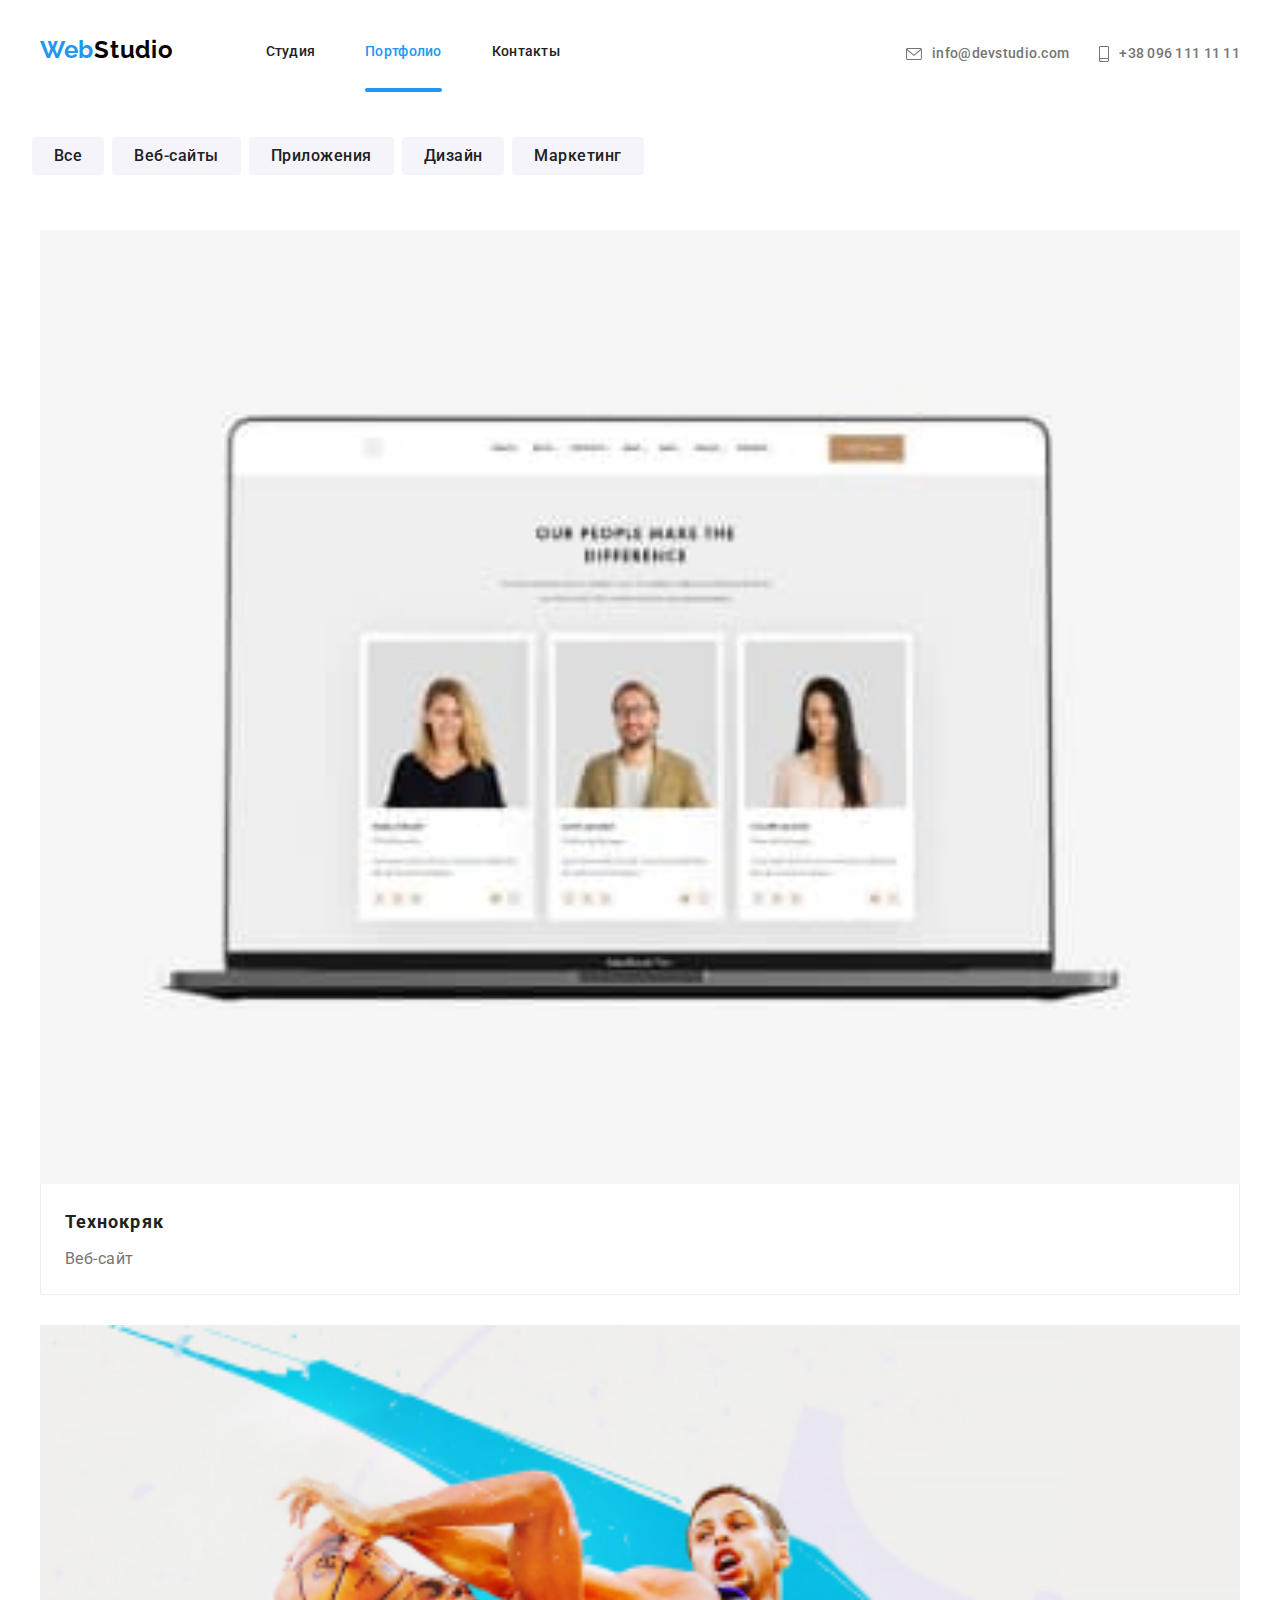
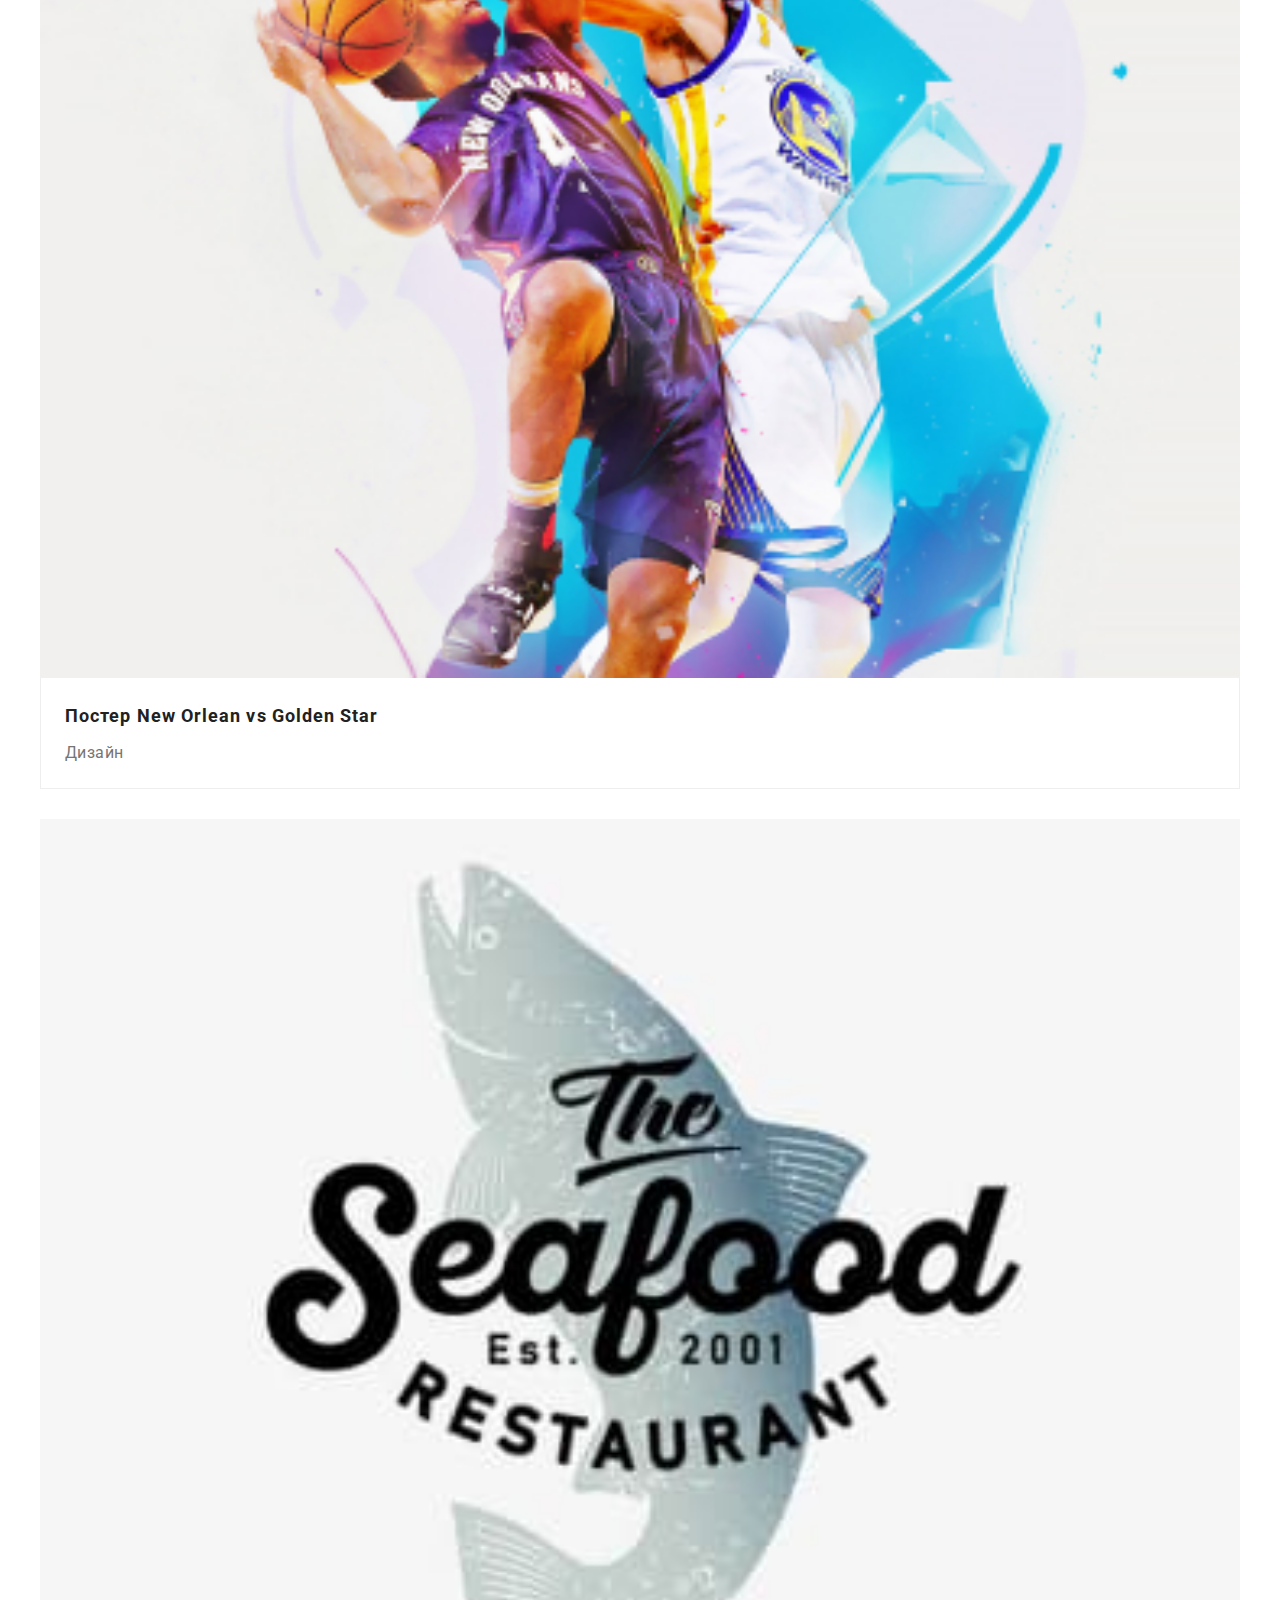
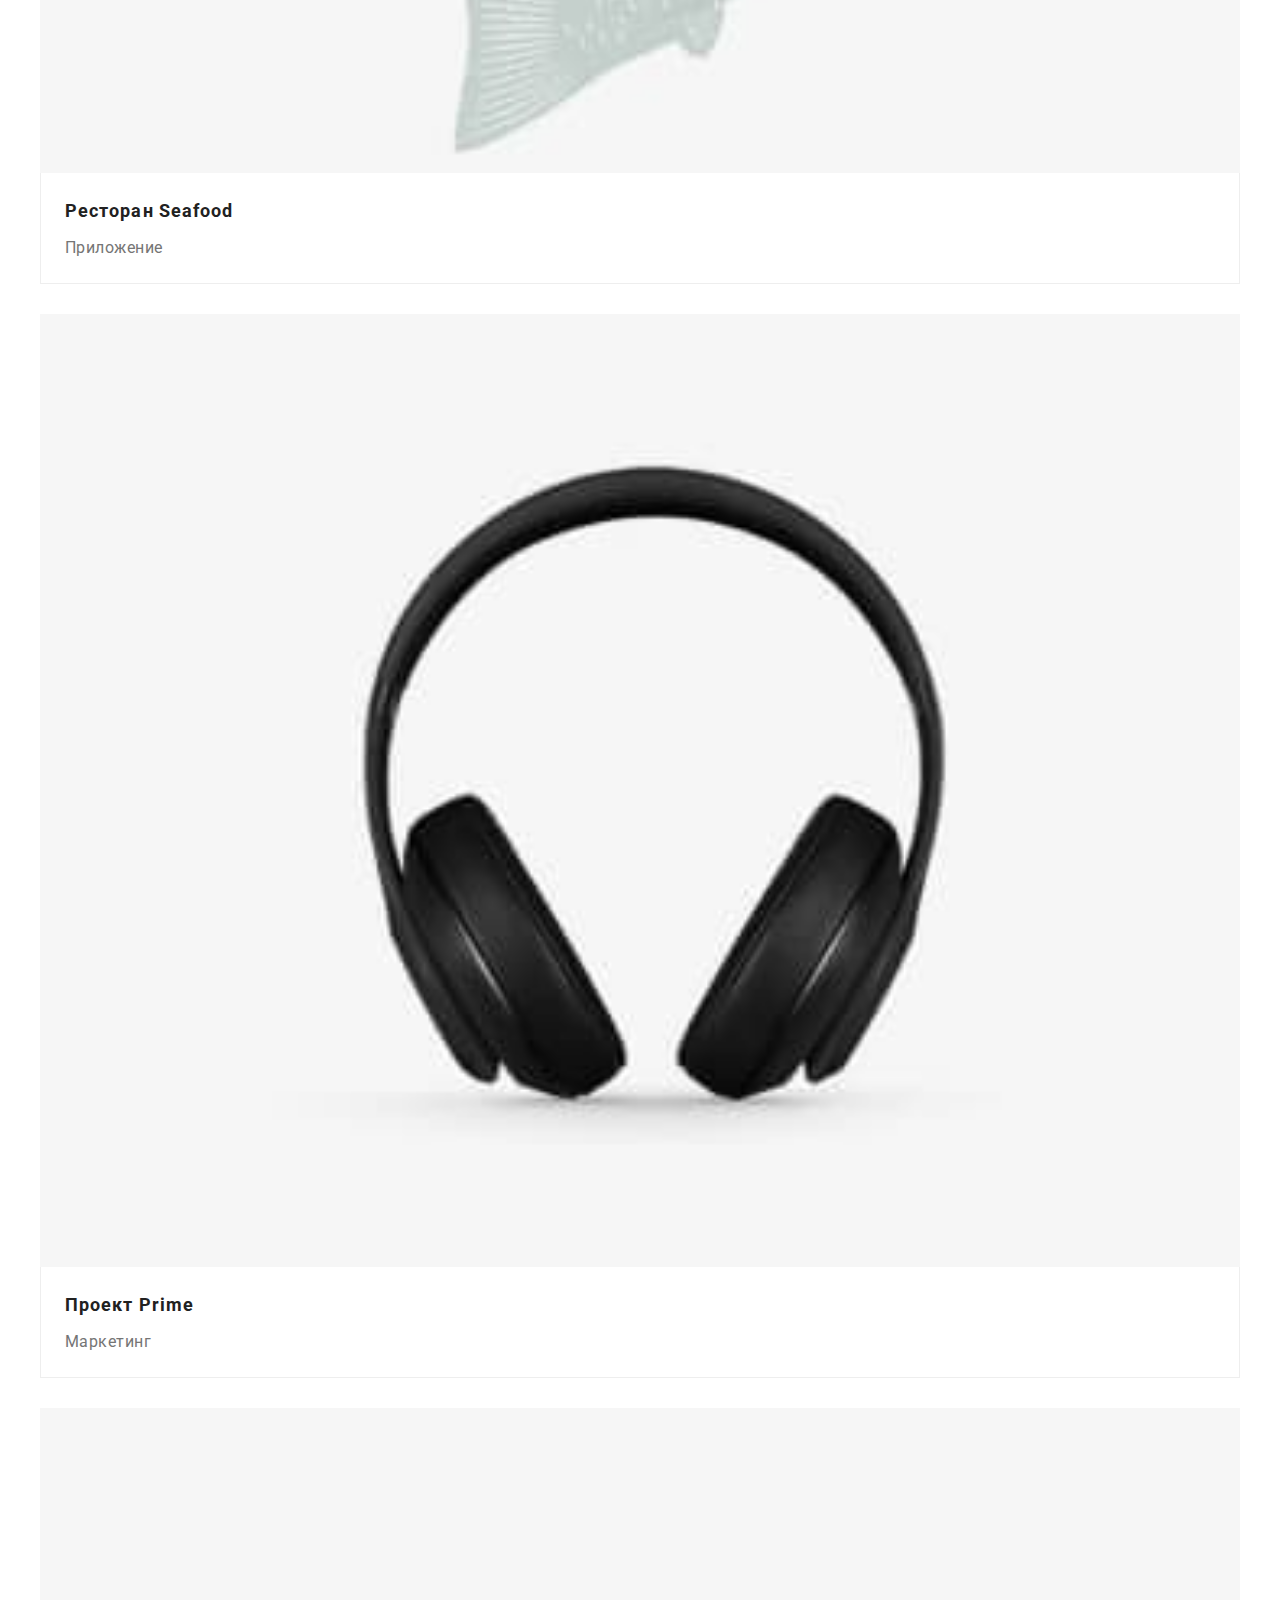
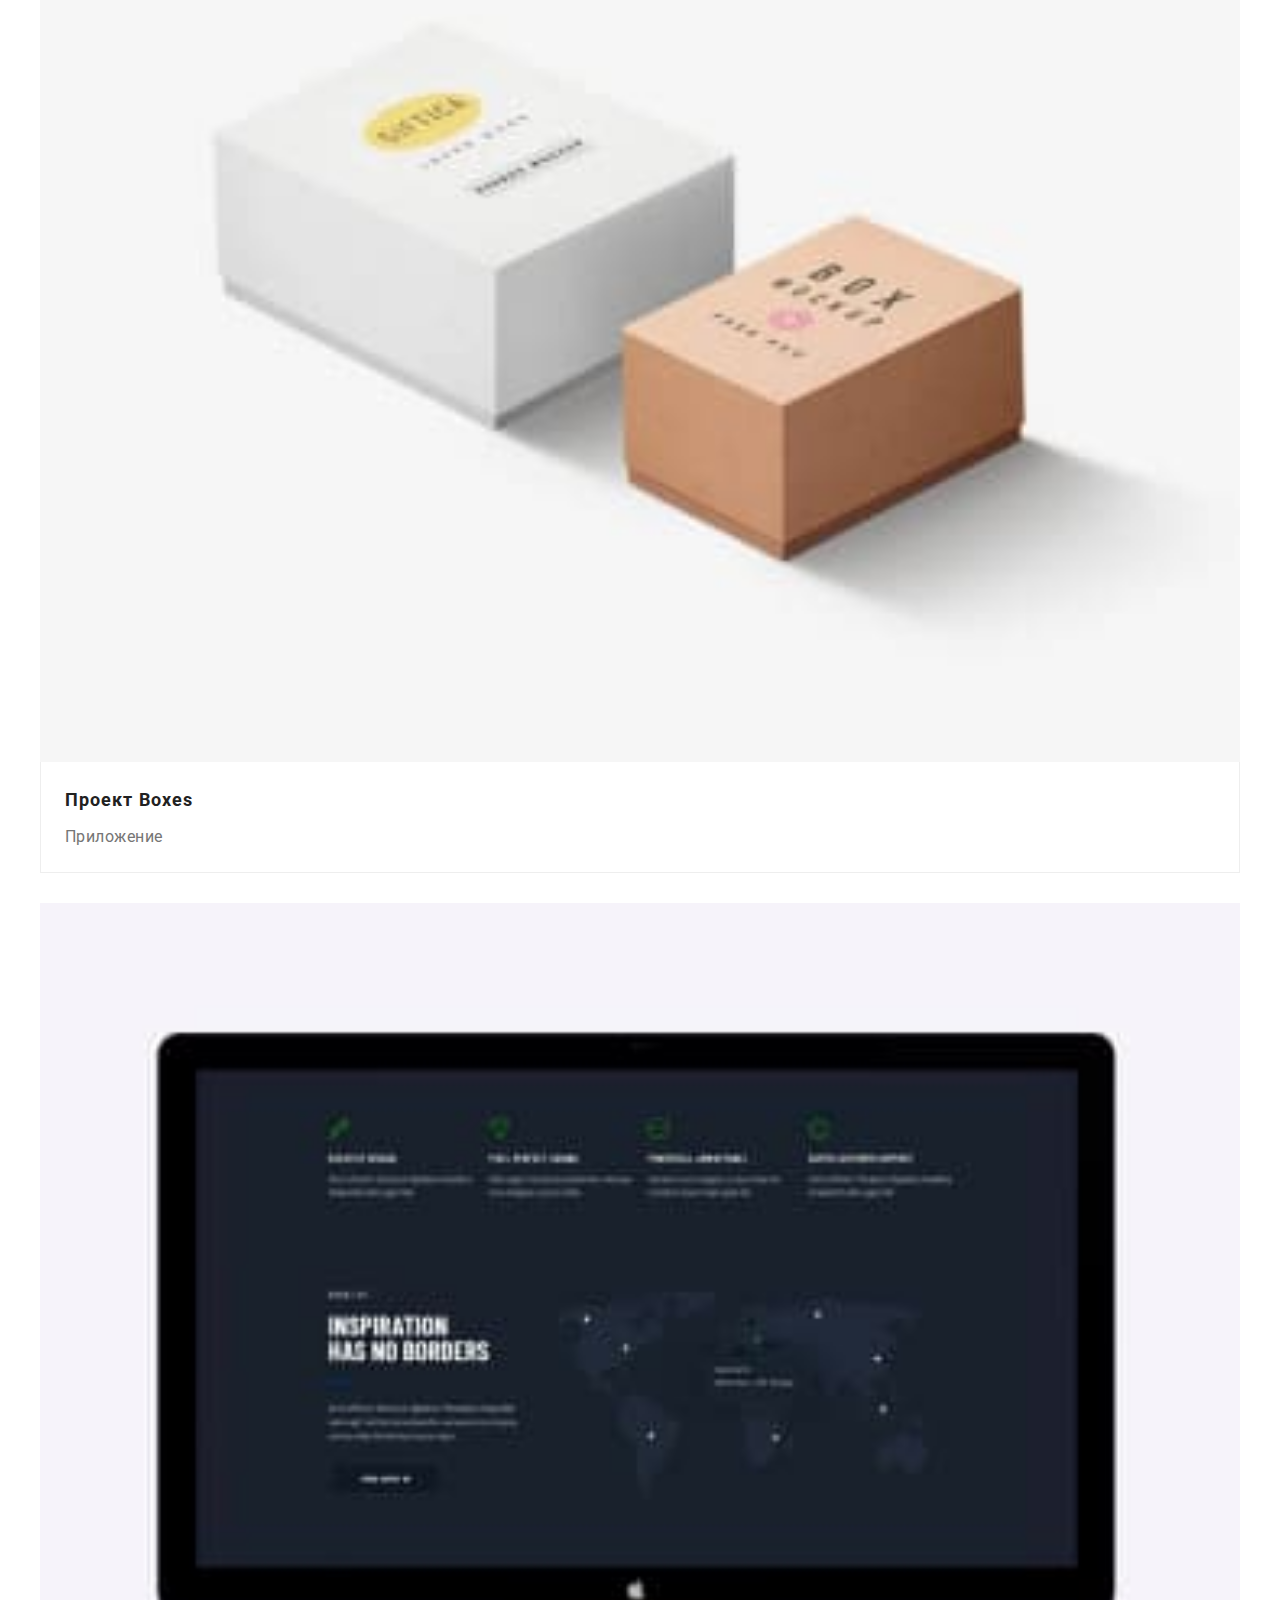
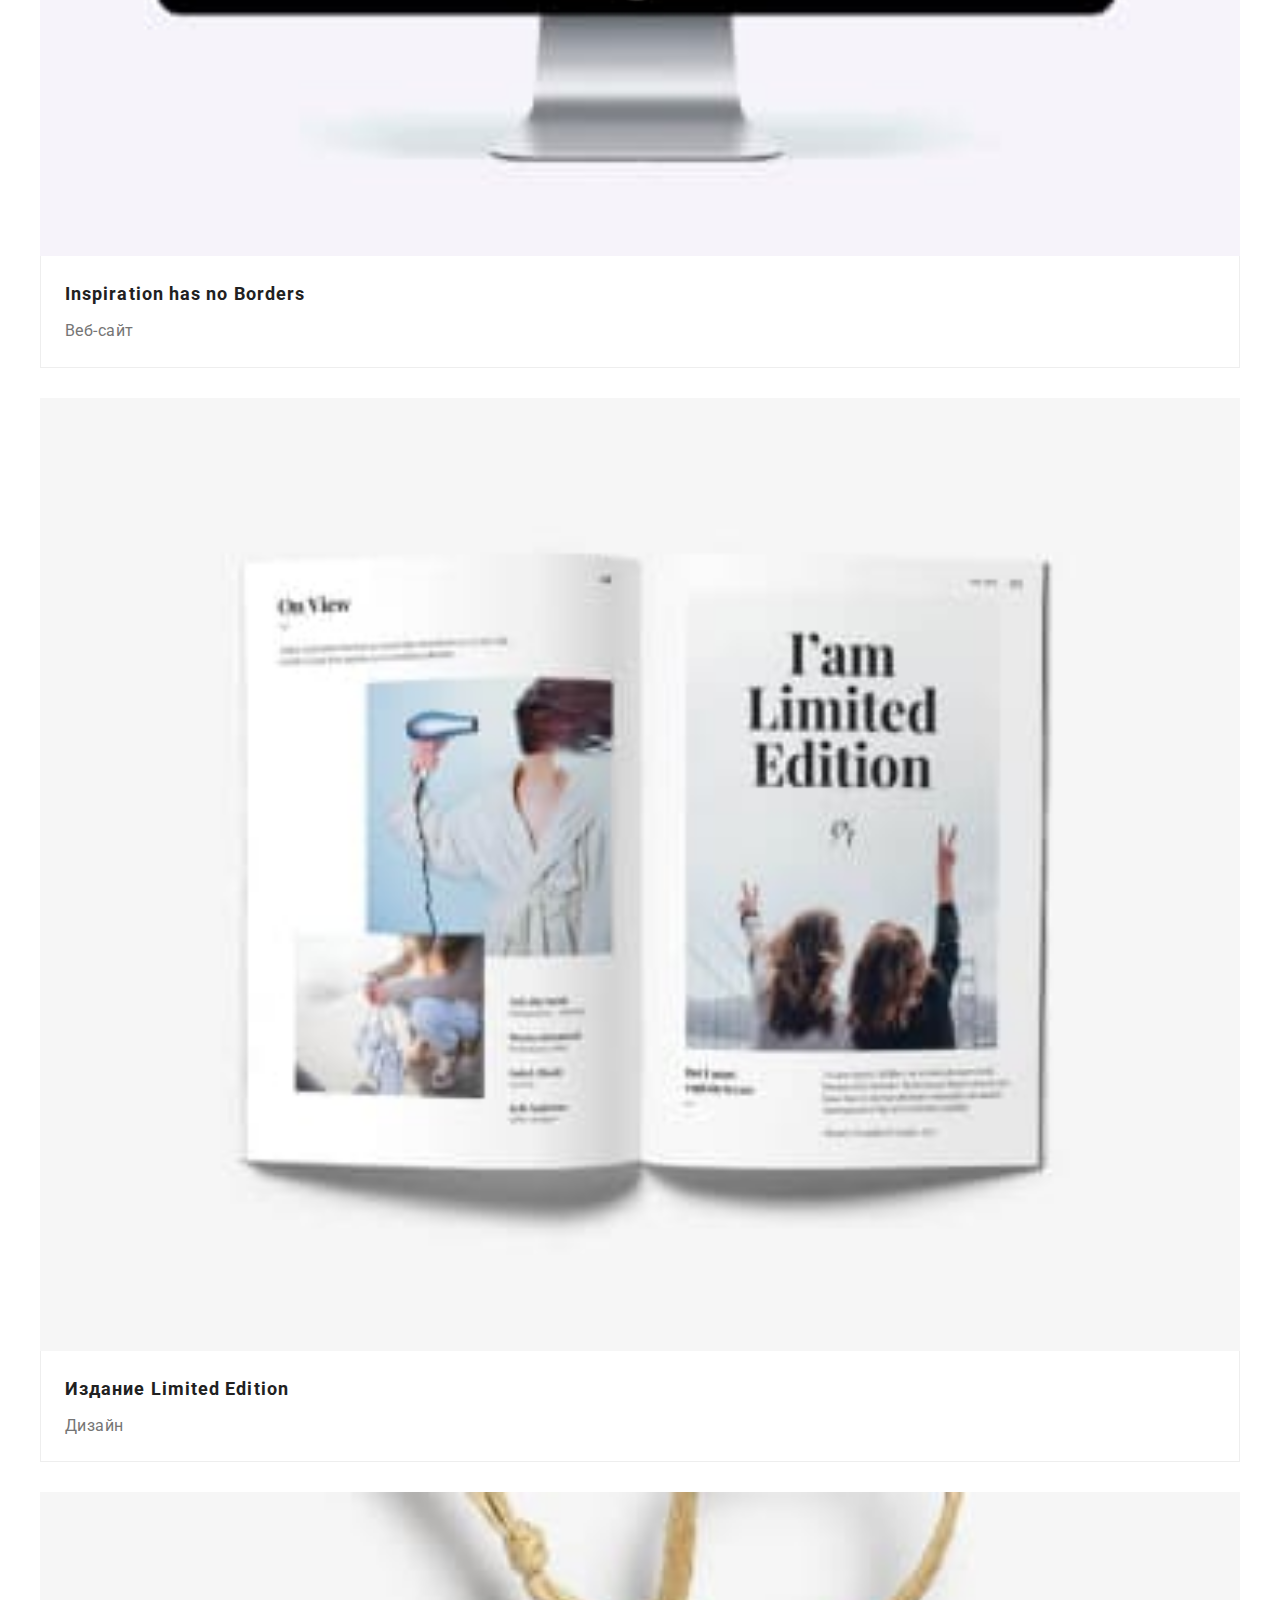
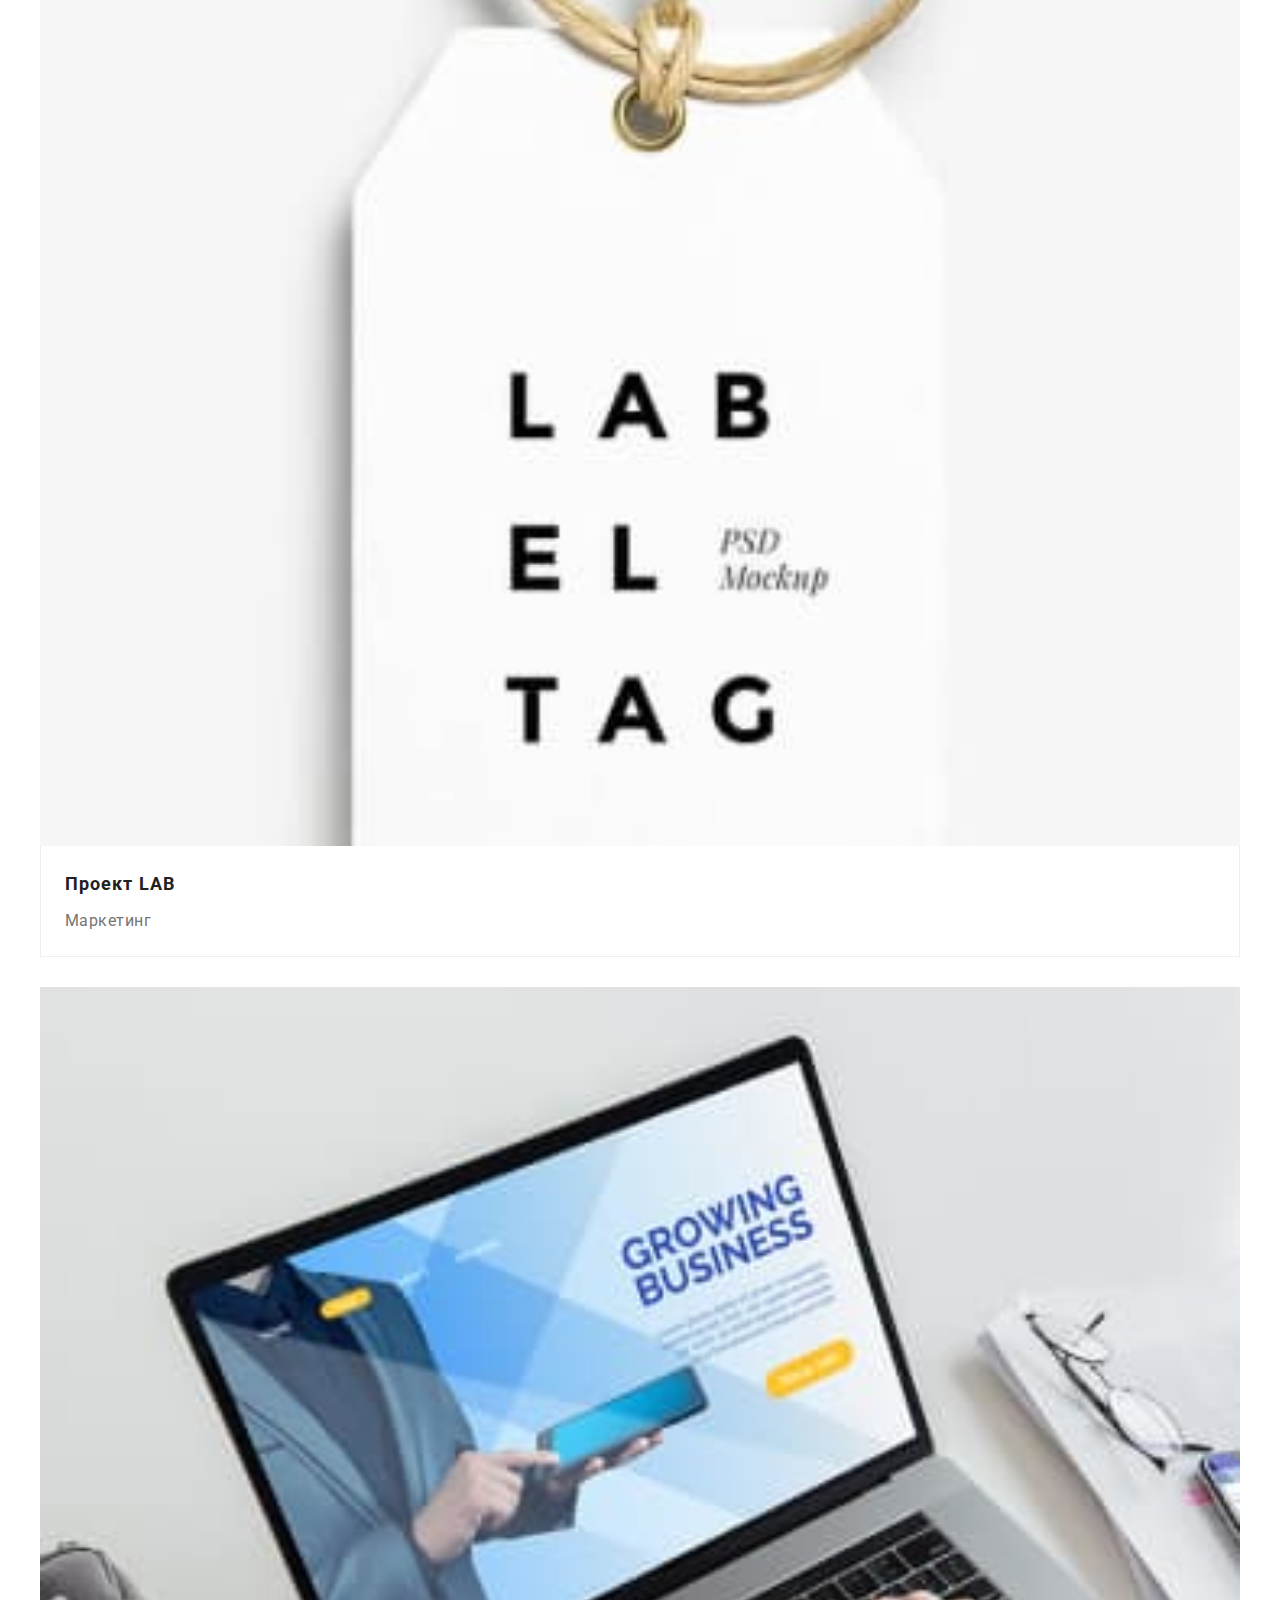
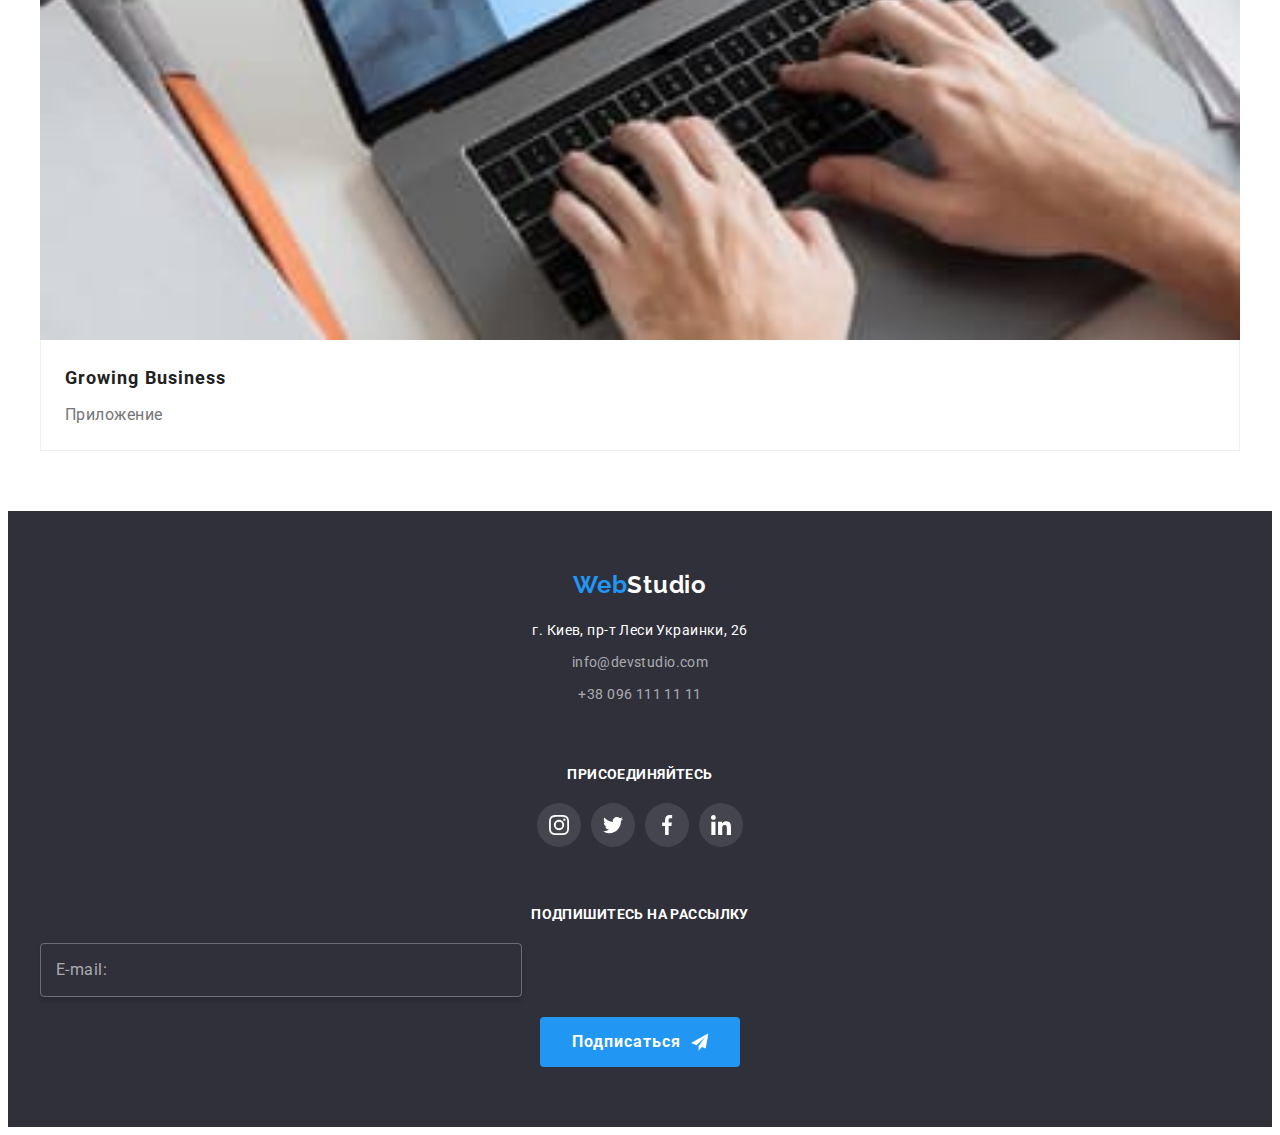
==== commit 851462cf: "finish header three version" ====
--- a/portfolio.html
+++ b/portfolio.html
@@ -16,15 +16,58 @@
 
 <body>
   <header class="head">
+    <div class="head-mob">
+      <div>
+        <div class="logo-btn-wrapper">
+          <a class="link logo head-mob__logo logo--dark" href="./index.html">
+            <p lang="en"><span class="logo__first-word">Web</span>Studio</p>
+          </a>
+          <button type="button" class="head-mob__btn menu-open">
+            <svg width="40" height="40">
+              <use href="./images/icons.svg#icon-menu-open"></use>
+            </svg>
+          </button>
+        </div>
+        <nav class="menu-nav is-hidden">
+          <div>
+            <button type="button" class="head-mob__btn menu-close">
+              <svg width="40" height="40">
+                <use href="./images/icons.svg#icon-menu-close"></use>
+              </svg>
+            </button>
+            <ul class="list menu-nav__list">
+              <li class="menu-nav__item "><a class="link menu-nav__link" href="./index.html">Cтудия</a></li>
+              <li class="menu-nav__item"><a class="link menu-nav__link current" href="./portfolio.html">Портфолио</a>
+              </li>
+              <li class="menu-nav__item"><a class="link menu-nav__link" href="">Контакты</a></li>
+            </ul>
+          </div>
+          <div class="contacts menu-nav__contacts">
+            <a class="link menu-nav__link contacts__tel" href="tel:+380961111111">
+              +38 096 111 11 11
+            </a>
+            <a class="link menu-nav__link contacts__mail" href="mailto:info@devstudio.com">
+              info@devstudio.com
+            </a>
+            <ul class="list menu-soc-list">
+              <li class="menu-soc-list__item"><a class="link menu-nav__soc" href="">Instagram</a></li>
+              <li class="menu-soc-list__item"><a class="link menu-nav__soc" href="">Twitter</a></li>
+              <li class="menu-soc-list__item"><a class="link menu-nav__soc" href="">Facebook</a></li>
+              <li class="menu-soc-list__item"><a class="link menu-nav__soc" href="">Linkedin</a></li>
+            </ul>
+          </div>
+        </nav>
+      </div>
+    </div>
     <div class="container head__container">
       <nav class="head__nav">
         <a class="link logo head__logo logo--dark" href="./index.html">
           <p lang="en"><span class="logo__first-word">Web</span>Studio</p>
         </a>
         <ul class="list head__list">
-          <li class="head__item"><a class="link" href="./index.html">Cтудия</a></li>
-          <li class="head__item"><a class="link current" href="./portfolio.html">Портфолио</a></li>
-          <li class="head__item"><a class="link" href="">Контакты</a></li>
+          <li class="head__item"><a class="link head__link" href="./index.html">Cтудия</a></li>
+          <li class="head__item current"><a class="link head__link current" href="./portfolio.html">Портфолио</a></li>
+          <li class="head__item"><a class="link head__link" href="">Контакты</a></li>
         </ul>
       </nav>
       <div class="contacts head__contacts">
@@ -41,49 +84,6 @@
           +38 096 111 11 11
         </a>
       </div>
-    </div>
-  </header>
-
-  <header class="head-mob">
-    <div>
-      <div class="logo-btn-wrapper">
-        <a class="link logo head-mob__logo logo--dark" href="./index.html">
-          <p lang="en"><span class="logo__first-word">Web</span>Studio</p>
-        </a>
-        <button type="button" class="head-mob__btn menu-open">
-          <svg width="40" height="40">
-            <use href="./images/icons.svg#icon-menu-open"></use>
-          </svg>
-        </button>
-      </div>
-
-      <nav class="menu-nav is-hidden">
-        <button type="button" class="head-mob__btn menu-close">
-          <svg width="40" height="40">
-            <use href="./images/icons.svg#icon-menu-close"></use>
-          </svg>
-        </button>
-        <ul class="list menu-nav__list">
-          <li class="menu-nav__item "><a class="link menu-nav__link current" href="./index.html">Cтудия</a></li>
-          <li class="menu-nav__item"><a class="link menu-nav__link" href="./portfolio.html">Портфолио</a></li>
-          <li class="menu-nav__item"><a class="link menu-nav__link" href="">Контакты</a></li>
-        </ul>
-
-        <div class="contacts menu-nav__contacts">
-          <a class="link menu-nav__link contacts__tel" href="tel:+380961111111">
-            +38 096 111 11 11
-          </a>
-          <a class="link menu-nav__link contacts__mail" href="mailto:info@devstudio.com">
-            info@devstudio.com
-          </a>
-        </div>
-        <ul class="list menu-soc-list">
-          <li class="menu-soc-list__item"><a class="link menu-nav__soc" href="">Instagram</a></li>
-          <li class="menu-soc-list__item"><a class="link menu-nav__soc" href="">Twitter</a></li>
-          <li class="menu-soc-list__item"><a class="link menu-nav__soc" href="">Facebook</a></li>
-          <li class="menu-soc-list__item"><a class="link menu-nav__soc" href="">Linkedin</a></li>
-        </ul>
-      </nav>
     </div>
   </header>
 
@@ -429,7 +429,7 @@
     </div>
   </footer>
 
-  <script src="./js/menu.js"></script>
+  <script src="./js/mobile-menu.js"></script>
 </body>
 
 </html>--- a/css/main.min.css
+++ b/css/main.min.css
@@ -1 +1 @@
-:root{--logo-font-family: "Raleway", sans-serif;--primary-font-family: "Roboto", sans-serif;--back-color: #2f303a;--secondary-bg-color: #f5f4fa;--accent-color: #2196f3;--hover-btn-color: #188ce8;--primary-text-color: #212121;--secondary-text-color: #757575;--white-color: #ffffff;--black-color: #000000;--border-color: #eeeeee;--input-border-color: rgba(255, 255, 255, 0.3);--line-color: #ececec;--border-color-icon: #afb1b8;--light-transparent-color: #ffffff99}h1,h2,h3,h4,p{margin-top:0;margin-bottom:0}ul,ol{margin-top:0;margin-bottom:0;padding-left:0}img{display:block;margin:0;padding:0;width:100%}.list{list-style:none;padding:0;margin:0}.link{text-decoration:none;color:currentColor}.section{padding-top:60px;padding-bottom:60px}.container{max-width:480px;padding-left:15px;padding-right:15px;margin-left:auto;margin-right:auto}@media screen and (min-width: 480px){.container{width:480px}}body{font-family:var(--primary-font-family),sans-serif;color:var(--secondary-text-color);position:relative}.title{font-size:28px;font-weight:700;line-height:1.18;text-align:center;letter-spacing:.03em;color:var(--primary-text-color);margin-bottom:30px}.backdrop{position:fixed;top:0;left:0;width:100%;height:100%;overflow-y:scroll;background-color:rgba(0,0,0,.2);opacity:1;-webkit-transition:opacity 250ms cubic-bezier(0.4, 0, 0.2, 1),visibility 250ms cubic-bezier(0.4, 0, 0.2, 1);transition:opacity 250ms cubic-bezier(0.4, 0, 0.2, 1),visibility 250ms cubic-bezier(0.4, 0, 0.2, 1)}.backdrop.is-hidden{visibility:hidden;opacity:0;pointer-events:none}.modal{position:absolute;left:50%;top:50%;-webkit-transform:translate(-50%, -50%) scale(1);transform:translate(-50%, -50%) scale(1);opacity:1;-webkit-transition:opasity 250ms cubic-bezier(0.4, 0, 0.2, 1),-webkit-transform 250ms cubic-bezier(0.4, 0, 0.2, 1);transition:opasity 250ms cubic-bezier(0.4, 0, 0.2, 1),-webkit-transform 250ms cubic-bezier(0.4, 0, 0.2, 1);transition:transform 250ms cubic-bezier(0.4, 0, 0.2, 1),opasity 250ms cubic-bezier(0.4, 0, 0.2, 1);transition:transform 250ms cubic-bezier(0.4, 0, 0.2, 1),opasity 250ms cubic-bezier(0.4, 0, 0.2, 1),-webkit-transform 250ms cubic-bezier(0.4, 0, 0.2, 1);width:90%;border-radius:4px;padding:40px;font-family:var(--primary-font-family);background-color:var(--white-color);-webkit-box-shadow:0px 2px 1px rgba(0,0,0,.2),0px 1px 1px rgba(0,0,0,.14);box-shadow:0px 2px 1px rgba(0,0,0,.2),0px 1px 1px rgba(0,0,0,.14)}@media screen and (min-width: 480px){.modal{width:460px}}.backdrop.is-hidden .modal{-webkit-transform:translate(-50%, -50%) scale(0.8);transform:translate(-50%, -50%) scale(0.8);opacity:0}.modal__title{margin-bottom:12px;font-size:20px;font-weight:700;line-height:1.5;text-align:center;letter-spacing:.03em;color:var(--primary-text-color)}.modal__close{position:absolute;top:8px;right:8px;width:30px;height:30px;display:-webkit-box;display:-ms-flexbox;display:flex;-webkit-box-pack:center;-ms-flex-pack:center;justify-content:center;-webkit-box-align:center;-ms-flex-align:center;align-items:center;border-radius:50%;border:1px solid rgba(0,0,0,.1);cursor:pointer;background-color:var(--white-color);-webkit-transform:scale(1);transform:scale(1);-webkit-transition:color 200ms linear,-webkit-transform 100ms linear;transition:color 200ms linear,-webkit-transform 100ms linear;transition:transform 100ms linear,color 200ms linear;transition:transform 100ms linear,color 200ms linear,-webkit-transform 100ms linear}.modal__close:hover,.modal__close:focus{-webkit-transform:scale(1.1);transform:scale(1.1);color:var(--accent-color)}.form__field{position:relative;margin-bottom:10px}.form__field .form-label{font-size:12px;font-weight:400;line-height:1.17;letter-spacing:.01em;color:var(--secondary-text-color);margin-bottom:4px}.form-input{width:100%;height:40px;border:1px solid rgba(33,33,33,.2);border-radius:4px;-webkit-box-sizing:border-box;box-sizing:border-box;padding-left:34px;outline:none;-webkit-transition:250ms border-color cubic-bezier(0.4, 0, 0.2, 1);transition:250ms border-color cubic-bezier(0.4, 0, 0.2, 1)}.form__field:focus-within .form-input{border-color:var(--accent-color)}.form-icon{position:absolute;left:12px;bottom:11px;fill:#212121;-webkit-transition:fill 250ms cubic-bezier(0.4, 0, 0.2, 1);transition:fill 250ms cubic-bezier(0.4, 0, 0.2, 1)}.form__field:focus-within>.form-icon{fill:var(--accent-color)}.field-textarea{margin-bottom:20px}.form-textarea{resize:none;width:100%;height:120px;border:1px solid rgba(33,33,33,.2);border-radius:4px;padding:12px 16px;outline:none;-webkit-transition:250ms border-color cubic-bezier(0.4, 0, 0.2, 1);transition:250ms border-color cubic-bezier(0.4, 0, 0.2, 1)}.form-textarea::-webkit-input-placeholder{font-size:14px;font-weight:400;line-height:1.14;letter-spacing:.01em;color:rgba(117,117,117,.5)}.form-textarea::-moz-placeholder{font-size:14px;font-weight:400;line-height:1.14;letter-spacing:.01em;color:rgba(117,117,117,.5)}.form-textarea:-ms-input-placeholder{font-size:14px;font-weight:400;line-height:1.14;letter-spacing:.01em;color:rgba(117,117,117,.5)}.form-textarea::-ms-input-placeholder{font-size:14px;font-weight:400;line-height:1.14;letter-spacing:.01em;color:rgba(117,117,117,.5)}.form-textarea::placeholder{font-size:14px;font-weight:400;line-height:1.14;letter-spacing:.01em;color:rgba(117,117,117,.5)}.form__field:focus-within>.form-textarea{border-color:var(--accent-color)}.checkbox-label{position:relative;font-size:12px;font-weight:400;line-height:1.17;letter-spacing:.03em}.checkbox-label::before{content:"";position:absolute;top:50%;left:-24px;-webkit-transform:translateY(-50%);transform:translateY(-50%);display:inline-block;-webkit-box-sizing:border-box;box-sizing:border-box;width:16px;height:15px;margin-right:8px;border:2px solid var(--black-color);border-radius:2px;background-position:center;-webkit-transition:background-color 250ms cubic-bezier(0.4, 0, 0.2, 1),background-image 250ms cubic-bezier(0.4, 0, 0.2, 1),border-color 250ms cubic-bezier(0.4, 0, 0.2, 1);transition:background-color 250ms cubic-bezier(0.4, 0, 0.2, 1),background-image 250ms cubic-bezier(0.4, 0, 0.2, 1),border-color 250ms cubic-bezier(0.4, 0, 0.2, 1)}.link-checkbox{color:var(--accent-color);-webkit-transition:color 250ms linear,font-weight 250ms linear;transition:color 250ms linear,font-weight 250ms linear}.link-checkbox:hover,.link-checkbox:focus{color:var(--hover-btn-color);font-weight:500}.form__check{width:100%;padding-left:34px;margin-bottom:30px}.form__check .checkbox{position:absolute;width:1px;height:1px;margin:-1px;border:0;padding:0;clip:rect(0 0 0 0);overflow:hidden}.checkbox:checked+.checkbox-label::before{background:var(--accent-color) url(../images/check.svg);border-color:var(--accent-color)}.logo{font-family:var(--logo-font-family);font-style:normal;font-size:24px;font-weight:700;line-height:1.17;letter-spacing:.03em;-webkit-transition:color 250ms cubic-bezier(0.4, 0, 0.2, 1);transition:color 250ms cubic-bezier(0.4, 0, 0.2, 1)}.logo__first-word{color:var(--accent-color)}.logo:hover,.logo:focus{color:var(--accent-color)}.head__logo{margin-right:92px}.logo--dark{color:var(--black-color)}.footer__logo{display:inline-block;margin-bottom:20px}.logo--light{color:var(--white-color)}.head-mob__logo{font-size:24px;font-weight:700;line-height:1.17}.abonnement__text{font-size:14px;font-weight:700;line-height:1.14;letter-spacing:.03em;text-transform:uppercase;color:var(--white-color);margin-bottom:20px}.abonnement__label{margin-right:2px;font-family:var(--primary-font-family);font-style:normal;font-size:16px;font-weight:400;line-height:1.25;letter-spacing:.03em;color:rgba(255,255,255,.6)}.abonnement__input-wrapper{display:-webkit-box;display:-ms-flexbox;display:flex;-webkit-box-pack:justify;-ms-flex-pack:justify;justify-content:space-between;-webkit-box-align:center;-ms-flex-align:center;align-items:center;max-width:450px;border:1px solid var(--input-border-color);border-radius:4px;-webkit-box-shadow:0px 4px 4px rgba(0,0,0,.15);box-shadow:0px 4px 4px rgba(0,0,0,.15);padding-left:15px;padding-right:15px;margin-bottom:20px;-webkit-transition:border-color 250ms cubic-bezier(0.4, 0, 0.2, 1);transition:border-color 250ms cubic-bezier(0.4, 0, 0.2, 1)}.abonnement__input-wrapper:focus-within{border-color:var(--accent-color)}.abonnement__input{-webkit-box-flex:1;-ms-flex-positive:1;flex-grow:1;height:50px;max-width:387px;border:none;background-color:rgba(0,0,0,0);color:var(--white-color);outline:none}.btn{font-family:inherit;font-size:16px;font-weight:700;line-height:1.88;font-style:normal;letter-spacing:.06em;text-align:center;color:var(--white-color);background-color:var(--accent-color);cursor:pointer;padding:10px 32px;border-radius:4px;border:0px;-webkit-transition:background-color 250ms cubic-bezier(0.4, 0, 0.2, 1);transition:background-color 250ms cubic-bezier(0.4, 0, 0.2, 1)}.btn:hover,.btn:focus{background-color:var(--hover-btn-color)}.abonnement__btn{display:-webkit-inline-box;display:-ms-inline-flexbox;display:inline-flex;-webkit-box-align:center;-ms-flex-align:center;align-items:center;max-width:200px;-webkit-transition:background-color 250ms cubic-bezier(0.4, 0, 0.2, 1);transition:background-color 250ms cubic-bezier(0.4, 0, 0.2, 1)}.btn__icon-send{margin-left:10px}.modal__btn{display:block;margin-left:auto;margin-right:auto;padding-left:56px;padding-right:56px}.hidden{position:absolute;width:1px;height:1px;margin:-1px;padding:0;overflow:hidden;border:0;clip:rect(0 0 0 0)}@media screen and (max-width: 767px){.head{display:none}}.head-mob{padding-top:16px;padding-bottom:16px;position:relative;max-width:480px;margin-left:auto;margin-right:auto}.logo-btn-wrapper{display:-webkit-box;display:-ms-flexbox;display:flex;-webkit-box-align:center;-ms-flex-align:center;align-items:center;-webkit-box-pack:justify;-ms-flex-pack:justify;justify-content:space-between;padding-left:15px;padding-right:15px}.menu-nav{position:fixed;z-index:100;top:0;left:0;display:-webkit-box;display:-ms-flexbox;display:flex;-webkit-box-orient:vertical;-webkit-box-direction:normal;-ms-flex-direction:column;flex-direction:column;-webkit-box-pack:justify;-ms-flex-pack:justify;justify-content:space-between;width:100vw;height:100%;overflow:hidden;background-color:var(--white-color);padding:10px 10px 48px 25px}.menu-nav.is-hidden{visibility:hidden;opacity:0;pointer-events:none}.menu-nav__item{font-size:40px;font-weight:500;line-height:1.18;letter-spacing:.02em;color:var(--primary-text-color)}.menu-nav__item:not(:last-child){margin-bottom:32px}.menu-nav__item .current{color:var(--accent-color)}.menu-nav__link:hover,.menu-nav__link:focus{color:var(--accent-color)}.menu-nav__contacts .contacts__tel{display:block;margin-bottom:32px;font-size:34px;font-weight:500;line-height:1.18;letter-spacing:.02em;color:var(--accent-color)}.menu-nav__contacts .contacts__mail{font-size:24px;font-weight:500;line-height:1.17;letter-spacing:.02em;display:block;margin-bottom:64px}.menu-nav__soc{color:var(--accent-color);font-size:18px;font-weight:500;line-height:1.22;letter-spacing:.02em}.menu-soc-list__item{display:inline;padding-right:10px}.menu-soc-list__item:not(:last-child){border-right:1px solid var(--secondary-text-color);margin-right:10px}.head-mob__btn{background-color:rgba(0,0,0,0);border:none}.head-mob__btn:hover,.head-mob__btn:focus{fill:var(--accent-color)}.menu-close{margin-left:auto}.indent{display:block}.hero{background-color:var(--back-color);padding-top:118px;padding-bottom:118px;text-align:center;background-image:-webkit-gradient(linear, left top, left bottom, from(rgba(47, 48, 58, 0.4)), to(rgba(47, 48, 58, 0.4))),url("../images/Img-background-mobile.jpg");background-image:linear-gradient(rgba(47, 48, 58, 0.4), rgba(47, 48, 58, 0.4)),url("../images/Img-background-mobile.jpg");background-repeat:no-repeat;background-position:center;background-size:cover;margin-left:auto;margin-right:auto}.hero__title{font-size:26px;font-weight:900;line-height:1.62;letter-spacing:.06em;text-transform:uppercase;color:var(--white-color);margin-bottom:30px}.features__item{margin-bottom:30px}.features__list{margin-bottom:-30px}.features__icon-wrap{display:-webkit-box;display:-ms-flexbox;display:flex;-webkit-box-pack:center;-ms-flex-pack:center;justify-content:center;-webkit-box-align:center;-ms-flex-align:center;align-items:center;max-width:100%;height:120px;background-color:var(--secondary-bg-color);border-radius:4px;margin-bottom:30px}.features__name{font-size:14px;font-weight:700;line-height:1.14;letter-spacing:.03em;text-align:center;color:var(--black-color);margin-bottom:10px;text-transform:uppercase}.features__text{font-size:14px;font-weight:400;line-height:1.71;letter-spacing:.03em}.team{background-color:var(--secondary-bg-color)}.team__list{margin-bottom:-30px}.team__item{width:100%;margin-bottom:30px}.team__photo{width:100%}.team__label{background-color:var(--white-color);background-size:cover;-webkit-box-shadow:0px 1px 3px rgba(0,0,0,.12),0px 1px 1px rgba(0,0,0,.14),0px 2px 1px rgba(0,0,0,.2);box-shadow:0px 1px 3px rgba(0,0,0,.12),0px 1px 1px rgba(0,0,0,.14),0px 2px 1px rgba(0,0,0,.2);border-radius:0px 0px 4px 4px;padding-top:30px;padding-bottom:24px;margin-left:auto;margin-right:auto;width:100%}.team__name{font-weight:500;color:var(--primary-text-color);margin-bottom:10px}.team__position,.team__name{font-size:16px;line-height:1.19;text-align:center;letter-spacing:.03em}.social{display:-webkit-box;display:-ms-flexbox;display:flex;-webkit-box-pack:center;-ms-flex-pack:center;justify-content:center;-webkit-box-align:center;-ms-flex-align:center;align-items:center;margin-top:16px}.social__link{display:-webkit-box;display:-ms-flexbox;display:flex;-webkit-box-pack:center;-ms-flex-pack:center;justify-content:center;-webkit-box-align:center;-ms-flex-align:center;align-items:center;width:44px;height:44px;border:0;border-radius:50%;color:var(--border-color-icon);-webkit-transition:background-color 250ms cubic-bezier(0.4, 0, 0.2, 1);transition:background-color 250ms cubic-bezier(0.4, 0, 0.2, 1)}.social__link:hover,.social__link:focus{background-color:var(--accent-color)}.social__item:not(:last-child){margin-right:10px}.social__icon{fill:currentColor;-webkit-transition:color 250ms cubic-bezier(0.4, 0, 0.2, 1);transition:color 250ms cubic-bezier(0.4, 0, 0.2, 1)}.social__link:hover .social__icon,.social__link:focus .social__icon{color:var(--white-color)}.clients__list{display:-webkit-box;display:-ms-flexbox;display:flex;margin-left:-30px;margin-top:-30px;-ms-flex-wrap:wrap;flex-wrap:wrap;-webkit-box-pack:center;-ms-flex-pack:center;justify-content:center}.clients__item{margin-left:30px;margin-top:30px;-ms-flex-preferred-size:calc((100% - 60px)/2);flex-basis:calc((100% - 60px)/2)}.clients__link{display:-webkit-box;display:-ms-flexbox;display:flex;-webkit-box-pack:center;-ms-flex-pack:center;justify-content:center;-webkit-box-align:center;-ms-flex-align:center;align-items:center;max-width:210px;height:92px;border:1px solid var(--border-color-icon);-webkit-box-sizing:border-box;box-sizing:border-box;border-radius:4px;color:var(--border-color-icon);-webkit-transition:color 250ms cubic-bezier(0.4, 0, 0.2, 1),border-color 250ms cubic-bezier(0.4, 0, 0.2, 1);transition:color 250ms cubic-bezier(0.4, 0, 0.2, 1),border-color 250ms cubic-bezier(0.4, 0, 0.2, 1)}.clients__link:hover{color:var(--accent-color);border-color:var(--accent-color)}.clients__icon{fill:currentColor}.footer{background-color:var(--back-color);padding-top:60px;padding-bottom:60px;text-align:center}.address{margin-bottom:60px}.address__list{font-style:normal;font-size:14px;font-weight:400;line-height:1.71;letter-spacing:.03em}.address__item:not(:last-child){margin-bottom:8px}.address__link{color:var(--light-transparent-color);-webkit-transition:color 250ms cubic-bezier(0.4, 0, 0.2, 1);transition:color 250ms cubic-bezier(0.4, 0, 0.2, 1)}.address__link:hover,.address__link:focus{color:var(--accent-color)}.address__link--white{color:var(--white-color)}.join{margin-bottom:60px}.join__list-social{display:-webkit-box;display:-ms-flexbox;display:flex;-webkit-box-pack:center;-ms-flex-pack:center;justify-content:center;-webkit-box-align:center;-ms-flex-align:center;align-items:center;margin-top:20px}.join__text{font-size:14px;font-weight:700;line-height:1.14;letter-spacing:.03em;text-transform:uppercase;color:var(--white-color)}.join__social-item:not(:last-child){margin-right:10px}.join__social-link{display:-webkit-box;display:-ms-flexbox;display:flex;-webkit-box-pack:center;-ms-flex-pack:center;justify-content:center;-webkit-box-align:center;-ms-flex-align:center;align-items:center;width:44px;height:44px;border:0;border-radius:50%;background-color:rgba(255,255,255,.1);color:var(--white-color);-webkit-transition:background-color 250ms cubic-bezier(0.4, 0, 0.2, 1);transition:background-color 250ms cubic-bezier(0.4, 0, 0.2, 1)}.join__social-link:hover,.join__social-link:focus{background-color:var(--accent-color)}.join__social-icon{fill:currentColor;-webkit-transition:color 250ms cubic-bezier(0.4, 0, 0.2, 1);transition:color 250ms cubic-bezier(0.4, 0, 0.2, 1)}.join__social-link:hover .join__social-icon,.join__social-link:focus .join__social-icon{color:var(--white-color)}.list-selection{display:-webkit-box;display:-ms-flexbox;display:flex;margin-left:-8px;margin-top:-15px;-ms-flex-wrap:wrap;flex-wrap:wrap;margin-bottom:40px}.list-selection__item{margin-right:8px;margin-bottom:15px}.list-selection__btn{font-family:var(--primary-font-family);font-style:normal;font-size:16px;font-weight:500;line-height:1.63;text-align:center;letter-spacing:.03em;background-color:var(--secondary-bg-color);cursor:pointer;color:var(--primary-text-color);border:0;border-radius:4px;padding:6px 22px;-webkit-transition:color 250ms cubic-bezier(0.4, 0, 0.2, 1),background-color 250ms cubic-bezier(0.4, 0, 0.2, 1),-webkit-box-shadow 250ms cubic-bezier(0.4, 0, 0.2, 1);transition:color 250ms cubic-bezier(0.4, 0, 0.2, 1),background-color 250ms cubic-bezier(0.4, 0, 0.2, 1),-webkit-box-shadow 250ms cubic-bezier(0.4, 0, 0.2, 1);transition:color 250ms cubic-bezier(0.4, 0, 0.2, 1),background-color 250ms cubic-bezier(0.4, 0, 0.2, 1),box-shadow 250ms cubic-bezier(0.4, 0, 0.2, 1);transition:color 250ms cubic-bezier(0.4, 0, 0.2, 1),background-color 250ms cubic-bezier(0.4, 0, 0.2, 1),box-shadow 250ms cubic-bezier(0.4, 0, 0.2, 1),-webkit-box-shadow 250ms cubic-bezier(0.4, 0, 0.2, 1)}.list-selection__btn:hover,.list-selection__btn:focus{background-color:var(--accent-color);color:var(--white-color);-webkit-box-shadow:0px 3px 1px rgba(0,0,0,.1),0px 1px 2px rgba(0,0,0,.08),0px 2px 2px rgba(0,0,0,.12);box-shadow:0px 3px 1px rgba(0,0,0,.1),0px 1px 2px rgba(0,0,0,.08),0px 2px 2px rgba(0,0,0,.12)}.product{margin-left:auto;margin-right:auto}.product:not(:last-child){margin-bottom:30px}.product__label{border:1px solid var(--border-color);border-top:0;background-color:var(--white-color);padding:20px 24px 20px 24px}.product__link{display:block;text-decoration:none;color:inherit;-webkit-transition:-webkit-box-shadow 250ms cubic-bezier(0.4, 0, 0.2, 1);transition:-webkit-box-shadow 250ms cubic-bezier(0.4, 0, 0.2, 1);transition:box-shadow 250ms cubic-bezier(0.4, 0, 0.2, 1);transition:box-shadow 250ms cubic-bezier(0.4, 0, 0.2, 1), -webkit-box-shadow 250ms cubic-bezier(0.4, 0, 0.2, 1)}.product__link:hover,.product__link:focus{-webkit-box-shadow:0px 1px 1px rgba(0,0,0,.12),0px 4px 4px rgba(0,0,0,.06),1px 4px 6px rgba(0,0,0,.16);box-shadow:0px 1px 1px rgba(0,0,0,.12),0px 4px 4px rgba(0,0,0,.06),1px 4px 6px rgba(0,0,0,.16)}.product__picture{position:relative;overflow:hidden;width:100%}.product__photo{margin-right:0;width:100%}.product__text{position:absolute;top:0;max-width:100%;height:100%;background-color:rgba(33,150,243,.9);font-family:"Roboto";font-size:18px;font-weight:400;line-height:1.56;letter-spacing:.03em;color:var(--white-color);overflow:scroll;padding-left:24px;padding-right:24px;padding-top:10%;padding-bottom:10%;-webkit-transform:translateY(101%);transform:translateY(101%);-webkit-transition:-webkit-transform 250ms cubic-bezier(0.4, 0, 0.2, 1);transition:-webkit-transform 250ms cubic-bezier(0.4, 0, 0.2, 1);transition:transform 250ms cubic-bezier(0.4, 0, 0.2, 1);transition:transform 250ms cubic-bezier(0.4, 0, 0.2, 1), -webkit-transform 250ms cubic-bezier(0.4, 0, 0.2, 1)}.product:hover .product__text,.product__link:focus .product__text{-webkit-transform:translateY(0%);transform:translateY(0%)}.product__name{font-size:18px;font-weight:700;line-height:2;letter-spacing:.06em;color:var(--primary-text-color);margin-bottom:4px}.product__type{font-size:16px;line-height:1.88;letter-spacing:.03em}/*# sourceMappingURL=main.min.css.map */+:root{--logo-font-family: "Raleway", sans-serif;--primary-font-family: "Roboto", sans-serif;--back-color: #2f303a;--secondary-bg-color: #f5f4fa;--accent-color: #2196f3;--hover-btn-color: #188ce8;--primary-text-color: #212121;--secondary-text-color: #757575;--white-color: #ffffff;--black-color: #000000;--border-color: #eeeeee;--input-border-color: rgba(255, 255, 255, 0.3);--line-color: #ececec;--border-color-icon: #afb1b8;--light-transparent-color: #ffffff99}h1,h2,h3,h4,p{margin-top:0;margin-bottom:0}ul,ol{margin-top:0;margin-bottom:0;padding-left:0}img{display:block;margin:0;padding:0;width:100%}.list{list-style:none;padding:0;margin:0}.link{text-decoration:none;color:currentColor}.section{padding-top:60px;padding-bottom:60px}.container{width:100%;padding-left:15px;padding-right:15px;margin-left:auto;margin-right:auto}@media screen and (max-width: 767px){.container{max-width:480px}}@media screen and (min-width: 768px)and (max-width: 1199px){.container{width:768px}}@media screen and (min-width: 1200px){.container{width:1200px}}.head__container{display:-webkit-box;display:-ms-flexbox;display:flex;-webkit-box-align:center;-ms-flex-align:center;align-items:center;-webkit-box-pack:justify;-ms-flex-pack:justify;justify-content:space-between}@media screen and (max-width: 767px){.head__container{display:none}}body{font-family:var(--primary-font-family),sans-serif;color:var(--secondary-text-color);position:relative}.title{font-size:28px;font-weight:700;line-height:1.18;text-align:center;letter-spacing:.03em;color:var(--primary-text-color);margin-bottom:30px}.backdrop{position:fixed;top:0;left:0;width:100%;height:100%;overflow-y:scroll;background-color:rgba(0,0,0,.2);opacity:1;-webkit-transition:opacity 250ms cubic-bezier(0.4, 0, 0.2, 1),visibility 250ms cubic-bezier(0.4, 0, 0.2, 1);transition:opacity 250ms cubic-bezier(0.4, 0, 0.2, 1),visibility 250ms cubic-bezier(0.4, 0, 0.2, 1)}.backdrop.is-hidden{visibility:hidden;opacity:0;pointer-events:none}.modal{position:absolute;left:50%;top:50%;-webkit-transform:translate(-50%, -50%) scale(1);transform:translate(-50%, -50%) scale(1);opacity:1;-webkit-transition:opasity 250ms cubic-bezier(0.4, 0, 0.2, 1),-webkit-transform 250ms cubic-bezier(0.4, 0, 0.2, 1);transition:opasity 250ms cubic-bezier(0.4, 0, 0.2, 1),-webkit-transform 250ms cubic-bezier(0.4, 0, 0.2, 1);transition:transform 250ms cubic-bezier(0.4, 0, 0.2, 1),opasity 250ms cubic-bezier(0.4, 0, 0.2, 1);transition:transform 250ms cubic-bezier(0.4, 0, 0.2, 1),opasity 250ms cubic-bezier(0.4, 0, 0.2, 1),-webkit-transform 250ms cubic-bezier(0.4, 0, 0.2, 1);width:90%;border-radius:4px;padding:40px;font-family:var(--primary-font-family);background-color:var(--white-color);-webkit-box-shadow:0px 2px 1px rgba(0,0,0,.2),0px 1px 1px rgba(0,0,0,.14);box-shadow:0px 2px 1px rgba(0,0,0,.2),0px 1px 1px rgba(0,0,0,.14)}@media screen and (min-width: 480px){.modal{width:460px}}.backdrop.is-hidden .modal{-webkit-transform:translate(-50%, -50%) scale(0.8);transform:translate(-50%, -50%) scale(0.8);opacity:0}.modal__title{margin-bottom:12px;font-size:20px;font-weight:700;line-height:1.5;text-align:center;letter-spacing:.03em;color:var(--primary-text-color)}.modal__close{position:absolute;top:8px;right:8px;width:30px;height:30px;display:-webkit-box;display:-ms-flexbox;display:flex;-webkit-box-pack:center;-ms-flex-pack:center;justify-content:center;-webkit-box-align:center;-ms-flex-align:center;align-items:center;border-radius:50%;border:1px solid rgba(0,0,0,.1);cursor:pointer;background-color:var(--white-color);-webkit-transform:scale(1);transform:scale(1);-webkit-transition:color 200ms linear,-webkit-transform 100ms linear;transition:color 200ms linear,-webkit-transform 100ms linear;transition:transform 100ms linear,color 200ms linear;transition:transform 100ms linear,color 200ms linear,-webkit-transform 100ms linear}.modal__close:hover,.modal__close:focus{-webkit-transform:scale(1.1);transform:scale(1.1);color:var(--accent-color)}.form__field{position:relative;margin-bottom:10px}.form__field .form-label{font-size:12px;font-weight:400;line-height:1.17;letter-spacing:.01em;color:var(--secondary-text-color);margin-bottom:4px}.form-input{width:100%;height:40px;border:1px solid rgba(33,33,33,.2);border-radius:4px;-webkit-box-sizing:border-box;box-sizing:border-box;padding-left:34px;outline:none;-webkit-transition:250ms border-color cubic-bezier(0.4, 0, 0.2, 1);transition:250ms border-color cubic-bezier(0.4, 0, 0.2, 1)}.form__field:focus-within .form-input{border-color:var(--accent-color)}.form-icon{position:absolute;left:12px;bottom:11px;fill:#212121;-webkit-transition:fill 250ms cubic-bezier(0.4, 0, 0.2, 1);transition:fill 250ms cubic-bezier(0.4, 0, 0.2, 1)}.form__field:focus-within>.form-icon{fill:var(--accent-color)}.field-textarea{margin-bottom:20px}.form-textarea{resize:none;width:100%;height:120px;border:1px solid rgba(33,33,33,.2);border-radius:4px;padding:12px 16px;outline:none;-webkit-transition:250ms border-color cubic-bezier(0.4, 0, 0.2, 1);transition:250ms border-color cubic-bezier(0.4, 0, 0.2, 1)}.form-textarea::-webkit-input-placeholder{font-size:14px;font-weight:400;line-height:1.14;letter-spacing:.01em;color:rgba(117,117,117,.5)}.form-textarea::-moz-placeholder{font-size:14px;font-weight:400;line-height:1.14;letter-spacing:.01em;color:rgba(117,117,117,.5)}.form-textarea:-ms-input-placeholder{font-size:14px;font-weight:400;line-height:1.14;letter-spacing:.01em;color:rgba(117,117,117,.5)}.form-textarea::-ms-input-placeholder{font-size:14px;font-weight:400;line-height:1.14;letter-spacing:.01em;color:rgba(117,117,117,.5)}.form-textarea::placeholder{font-size:14px;font-weight:400;line-height:1.14;letter-spacing:.01em;color:rgba(117,117,117,.5)}.form__field:focus-within>.form-textarea{border-color:var(--accent-color)}.checkbox-label{position:relative;font-size:12px;font-weight:400;line-height:1.17;letter-spacing:.03em}.checkbox-label::before{content:"";position:absolute;top:50%;left:-24px;-webkit-transform:translateY(-50%);transform:translateY(-50%);display:inline-block;-webkit-box-sizing:border-box;box-sizing:border-box;width:16px;height:15px;margin-right:8px;border:2px solid var(--black-color);border-radius:2px;background-position:center;-webkit-transition:background-color 250ms cubic-bezier(0.4, 0, 0.2, 1),background-image 250ms cubic-bezier(0.4, 0, 0.2, 1),border-color 250ms cubic-bezier(0.4, 0, 0.2, 1);transition:background-color 250ms cubic-bezier(0.4, 0, 0.2, 1),background-image 250ms cubic-bezier(0.4, 0, 0.2, 1),border-color 250ms cubic-bezier(0.4, 0, 0.2, 1)}.link-checkbox{color:var(--accent-color);-webkit-transition:color 250ms linear,font-weight 250ms linear;transition:color 250ms linear,font-weight 250ms linear}.link-checkbox:hover,.link-checkbox:focus{color:var(--hover-btn-color);font-weight:500}.form__check{width:100%;padding-left:34px;margin-bottom:30px}.form__check .checkbox{position:absolute;width:1px;height:1px;margin:-1px;border:0;padding:0;clip:rect(0 0 0 0);overflow:hidden}.checkbox:checked+.checkbox-label::before{background:var(--accent-color) url(../images/check.svg);border-color:var(--accent-color)}.logo{font-family:var(--logo-font-family);font-style:normal;font-size:24px;font-weight:700;line-height:1.17;letter-spacing:.03em;-webkit-transition:color 250ms cubic-bezier(0.4, 0, 0.2, 1);transition:color 250ms cubic-bezier(0.4, 0, 0.2, 1)}.logo__first-word{color:var(--accent-color)}.logo:hover,.logo:focus{color:var(--accent-color)}.head__logo{margin-right:92px}.logo--dark{color:var(--black-color)}.footer__logo{display:inline-block;margin-bottom:20px}.logo--light{color:var(--white-color)}.head-mob__logo{font-size:24px;font-weight:700;line-height:1.17}.abonnement__text{font-size:14px;font-weight:700;line-height:1.14;letter-spacing:.03em;text-transform:uppercase;color:var(--white-color);margin-bottom:20px}.abonnement__label{margin-right:2px;font-family:var(--primary-font-family);font-style:normal;font-size:16px;font-weight:400;line-height:1.25;letter-spacing:.03em;color:rgba(255,255,255,.6)}.abonnement__input-wrapper{display:-webkit-box;display:-ms-flexbox;display:flex;-webkit-box-pack:justify;-ms-flex-pack:justify;justify-content:space-between;-webkit-box-align:center;-ms-flex-align:center;align-items:center;max-width:450px;border:1px solid var(--input-border-color);border-radius:4px;-webkit-box-shadow:0px 4px 4px rgba(0,0,0,.15);box-shadow:0px 4px 4px rgba(0,0,0,.15);padding-left:15px;padding-right:15px;margin-bottom:20px;-webkit-transition:border-color 250ms cubic-bezier(0.4, 0, 0.2, 1);transition:border-color 250ms cubic-bezier(0.4, 0, 0.2, 1)}.abonnement__input-wrapper:focus-within{border-color:var(--accent-color)}.abonnement__input{-webkit-box-flex:1;-ms-flex-positive:1;flex-grow:1;height:50px;max-width:387px;border:none;background-color:rgba(0,0,0,0);color:var(--white-color);outline:none}.btn{font-family:inherit;font-size:16px;font-weight:700;line-height:1.88;font-style:normal;letter-spacing:.06em;text-align:center;color:var(--white-color);background-color:var(--accent-color);cursor:pointer;padding:10px 32px;border-radius:4px;border:0px;-webkit-transition:background-color 250ms cubic-bezier(0.4, 0, 0.2, 1);transition:background-color 250ms cubic-bezier(0.4, 0, 0.2, 1)}.btn:hover,.btn:focus{background-color:var(--hover-btn-color)}.abonnement__btn{display:-webkit-inline-box;display:-ms-inline-flexbox;display:inline-flex;-webkit-box-align:center;-ms-flex-align:center;align-items:center;max-width:200px;-webkit-transition:background-color 250ms cubic-bezier(0.4, 0, 0.2, 1);transition:background-color 250ms cubic-bezier(0.4, 0, 0.2, 1)}.btn__icon-send{margin-left:10px}.modal__btn{display:block;margin-left:auto;margin-right:auto;padding-left:56px;padding-right:56px}.hidden{position:absolute;width:1px;height:1px;margin:-1px;padding:0;overflow:hidden;border:0;clip:rect(0 0 0 0)}.head-mob{padding-top:16px;padding-bottom:16px;position:relative;width:100%;margin-left:auto;margin-right:auto}@media screen and (max-width: 767px){.head-mob{max-width:480px}}@media screen and (min-width: 768px){.head-mob{display:none}}.logo-btn-wrapper{display:-webkit-box;display:-ms-flexbox;display:flex;-webkit-box-align:center;-ms-flex-align:center;align-items:center;-webkit-box-pack:justify;-ms-flex-pack:justify;justify-content:space-between;padding-left:15px;padding-right:15px}.menu-nav{position:fixed;z-index:100;top:0;left:0;display:-webkit-box;display:-ms-flexbox;display:flex;-webkit-box-orient:vertical;-webkit-box-direction:normal;-ms-flex-direction:column;flex-direction:column;-webkit-box-pack:justify;-ms-flex-pack:justify;justify-content:space-between;width:100vw;height:100%;overflow:hidden;background-color:var(--white-color);padding:10px 10px 48px 25px}.menu-nav.is-hidden{visibility:hidden;opacity:0;pointer-events:none}.menu-nav__item{font-size:40px;font-weight:500;line-height:1.18;letter-spacing:.02em;color:var(--primary-text-color)}.menu-nav__item:not(:last-child){margin-bottom:32px}.menu-nav__item .current{color:var(--accent-color)}.menu-nav__link:hover,.menu-nav__link:focus{color:var(--accent-color)}@media screen and (max-width: 767px){.contacts__tel{display:block;margin-bottom:32px;font-size:34px;font-weight:500;line-height:1.18;letter-spacing:.02em;color:var(--accent-color)}}@media screen and (max-width: 767px){.contacts__mail{font-size:24px;font-weight:500;line-height:1.17;letter-spacing:.02em;display:block;margin-bottom:64px}}.menu-nav__soc{color:var(--accent-color);font-size:18px;font-weight:500;line-height:1.22;letter-spacing:.02em}.menu-soc-list__item{display:inline;padding-right:10px}.menu-soc-list__item:not(:last-child){border-right:1px solid var(--secondary-text-color);margin-right:10px}.head-mob__btn{background-color:rgba(0,0,0,0);border:none}.head-mob__btn:hover,.head-mob__btn:focus{fill:var(--accent-color)}.menu-close{display:block;margin-left:auto}.head__list{display:-webkit-box;display:-ms-flexbox;display:flex;-webkit-box-align:start;-ms-flex-align:start;align-items:flex-start;padding-top:8px;color:var(--primary-text-color)}.head__nav{display:-webkit-box;display:-ms-flexbox;display:flex;-webkit-box-pack:justify;-ms-flex-pack:justify;justify-content:space-between;-webkit-box-align:center;-ms-flex-align:center;align-items:center}.head__list,.head__contacts{font-style:normal;font-size:14px;font-weight:500;line-height:1.14;letter-spacing:.02em}.head__link{-webkit-transition:color 250ms cubic-bezier(0.4, 0, 0.2, 1);transition:color 250ms cubic-bezier(0.4, 0, 0.2, 1)}.head__link:hover,.head__link:focus{color:var(--accent-color)}.head__item{padding-top:28px}.head__item:not(:last-child){margin-right:50px}.head__list .link.current{color:var(--accent-color)}@media screen and (min-width: 768px){.link.current::after{content:"";width:100%;height:4px;display:block;background-color:var(--accent-color);border-radius:2px;margin-top:28px}}@media screen and (min-width: 768px)and (max-width: 1199px){.contacts{margin-left:auto;display:block}.contacts__mail{margin-bottom:10px;display:block}}@media screen and (min-width: 1200px){.contacts{margin-left:auto;display:-webkit-box;display:-ms-flexbox;display:flex;-webkit-box-align:center;-ms-flex-align:center;align-items:center;padding-top:8px}.contacts__mail{margin-right:30px}.contacts__mail,.contacts__tel{display:-webkit-box;display:-ms-flexbox;display:flex;color:var(--secondary-text-color);-webkit-box-align:center;-ms-flex-align:center;align-items:center}}.contacts__envelope,.contacts__smartphone{margin-right:10px;fill:currentColor}.indent{display:block}.hero{background-color:var(--back-color);padding-top:118px;padding-bottom:118px;text-align:center;background-image:-webkit-gradient(linear, left top, left bottom, from(rgba(47, 48, 58, 0.4)), to(rgba(47, 48, 58, 0.4))),url("../images/Img-background-mobile.jpg");background-image:linear-gradient(rgba(47, 48, 58, 0.4), rgba(47, 48, 58, 0.4)),url("../images/Img-background-mobile.jpg");background-repeat:no-repeat;background-position:center;background-size:cover;margin-left:auto;margin-right:auto}.hero__title{font-size:26px;font-weight:900;line-height:1.62;letter-spacing:.06em;text-transform:uppercase;color:var(--white-color);margin-bottom:30px}.features__item{margin-bottom:30px}.features__list{margin-bottom:-30px}.features__icon-wrap{display:-webkit-box;display:-ms-flexbox;display:flex;-webkit-box-pack:center;-ms-flex-pack:center;justify-content:center;-webkit-box-align:center;-ms-flex-align:center;align-items:center;max-width:100%;height:120px;background-color:var(--secondary-bg-color);border-radius:4px;margin-bottom:30px}.features__name{font-size:14px;font-weight:700;line-height:1.14;letter-spacing:.03em;text-align:center;color:var(--black-color);margin-bottom:10px;text-transform:uppercase}.features__text{font-size:14px;font-weight:400;line-height:1.71;letter-spacing:.03em}@media screen and (max-width: 767px){.subject{display:none}}.team{background-color:var(--secondary-bg-color)}.team__list{margin-bottom:-30px}.team__item{width:100%;margin-bottom:30px}.team__photo{width:100%}.team__label{background-color:var(--white-color);background-size:cover;-webkit-box-shadow:0px 1px 3px rgba(0,0,0,.12),0px 1px 1px rgba(0,0,0,.14),0px 2px 1px rgba(0,0,0,.2);box-shadow:0px 1px 3px rgba(0,0,0,.12),0px 1px 1px rgba(0,0,0,.14),0px 2px 1px rgba(0,0,0,.2);border-radius:0px 0px 4px 4px;padding-top:30px;padding-bottom:24px;margin-left:auto;margin-right:auto;width:100%}.team__name{font-weight:500;color:var(--primary-text-color);margin-bottom:10px}.team__position,.team__name{font-size:16px;line-height:1.19;text-align:center;letter-spacing:.03em}.social{display:-webkit-box;display:-ms-flexbox;display:flex;-webkit-box-pack:center;-ms-flex-pack:center;justify-content:center;-webkit-box-align:center;-ms-flex-align:center;align-items:center;margin-top:16px}.social__link{display:-webkit-box;display:-ms-flexbox;display:flex;-webkit-box-pack:center;-ms-flex-pack:center;justify-content:center;-webkit-box-align:center;-ms-flex-align:center;align-items:center;width:44px;height:44px;border:0;border-radius:50%;color:var(--border-color-icon);-webkit-transition:background-color 250ms cubic-bezier(0.4, 0, 0.2, 1);transition:background-color 250ms cubic-bezier(0.4, 0, 0.2, 1)}.social__link:hover,.social__link:focus{background-color:var(--accent-color)}.social__item:not(:last-child){margin-right:10px}.social__icon{fill:currentColor;-webkit-transition:color 250ms cubic-bezier(0.4, 0, 0.2, 1);transition:color 250ms cubic-bezier(0.4, 0, 0.2, 1)}.social__link:hover .social__icon,.social__link:focus .social__icon{color:var(--white-color)}.clients__list{display:-webkit-box;display:-ms-flexbox;display:flex;margin-left:-30px;margin-top:-30px;-ms-flex-wrap:wrap;flex-wrap:wrap;-webkit-box-pack:center;-ms-flex-pack:center;justify-content:center}.clients__item{margin-left:30px;margin-top:30px;-ms-flex-preferred-size:calc((100% - 60px)/2);flex-basis:calc((100% - 60px)/2)}.clients__link{display:-webkit-box;display:-ms-flexbox;display:flex;-webkit-box-pack:center;-ms-flex-pack:center;justify-content:center;-webkit-box-align:center;-ms-flex-align:center;align-items:center;max-width:210px;height:92px;border:1px solid var(--border-color-icon);-webkit-box-sizing:border-box;box-sizing:border-box;border-radius:4px;color:var(--border-color-icon);-webkit-transition:color 250ms cubic-bezier(0.4, 0, 0.2, 1),border-color 250ms cubic-bezier(0.4, 0, 0.2, 1);transition:color 250ms cubic-bezier(0.4, 0, 0.2, 1),border-color 250ms cubic-bezier(0.4, 0, 0.2, 1)}.clients__link:hover{color:var(--accent-color);border-color:var(--accent-color)}.clients__icon{fill:currentColor}.footer{background-color:var(--back-color);padding-top:60px;padding-bottom:60px;text-align:center}.address{margin-bottom:60px}.address__list{font-style:normal;font-size:14px;font-weight:400;line-height:1.71;letter-spacing:.03em}.address__item:not(:last-child){margin-bottom:8px}.address__link{color:var(--light-transparent-color);-webkit-transition:color 250ms cubic-bezier(0.4, 0, 0.2, 1);transition:color 250ms cubic-bezier(0.4, 0, 0.2, 1)}.address__link:hover,.address__link:focus{color:var(--accent-color)}.address__link--white{color:var(--white-color)}.join{margin-bottom:60px}.join__list-social{display:-webkit-box;display:-ms-flexbox;display:flex;-webkit-box-pack:center;-ms-flex-pack:center;justify-content:center;-webkit-box-align:center;-ms-flex-align:center;align-items:center;margin-top:20px}.join__text{font-size:14px;font-weight:700;line-height:1.14;letter-spacing:.03em;text-transform:uppercase;color:var(--white-color)}.join__social-item:not(:last-child){margin-right:10px}.join__social-link{display:-webkit-box;display:-ms-flexbox;display:flex;-webkit-box-pack:center;-ms-flex-pack:center;justify-content:center;-webkit-box-align:center;-ms-flex-align:center;align-items:center;width:44px;height:44px;border:0;border-radius:50%;background-color:rgba(255,255,255,.1);color:var(--white-color);-webkit-transition:background-color 250ms cubic-bezier(0.4, 0, 0.2, 1);transition:background-color 250ms cubic-bezier(0.4, 0, 0.2, 1)}.join__social-link:hover,.join__social-link:focus{background-color:var(--accent-color)}.join__social-icon{fill:currentColor;-webkit-transition:color 250ms cubic-bezier(0.4, 0, 0.2, 1);transition:color 250ms cubic-bezier(0.4, 0, 0.2, 1)}.join__social-link:hover .join__social-icon,.join__social-link:focus .join__social-icon{color:var(--white-color)}.list-selection{display:-webkit-box;display:-ms-flexbox;display:flex;margin-left:-8px;margin-top:-15px;-ms-flex-wrap:wrap;flex-wrap:wrap;margin-bottom:40px}.list-selection__item{margin-right:8px;margin-bottom:15px}.list-selection__btn{font-family:var(--primary-font-family);font-style:normal;font-size:16px;font-weight:500;line-height:1.63;text-align:center;letter-spacing:.03em;background-color:var(--secondary-bg-color);cursor:pointer;color:var(--primary-text-color);border:0;border-radius:4px;padding:6px 22px;-webkit-transition:color 250ms cubic-bezier(0.4, 0, 0.2, 1),background-color 250ms cubic-bezier(0.4, 0, 0.2, 1),-webkit-box-shadow 250ms cubic-bezier(0.4, 0, 0.2, 1);transition:color 250ms cubic-bezier(0.4, 0, 0.2, 1),background-color 250ms cubic-bezier(0.4, 0, 0.2, 1),-webkit-box-shadow 250ms cubic-bezier(0.4, 0, 0.2, 1);transition:color 250ms cubic-bezier(0.4, 0, 0.2, 1),background-color 250ms cubic-bezier(0.4, 0, 0.2, 1),box-shadow 250ms cubic-bezier(0.4, 0, 0.2, 1);transition:color 250ms cubic-bezier(0.4, 0, 0.2, 1),background-color 250ms cubic-bezier(0.4, 0, 0.2, 1),box-shadow 250ms cubic-bezier(0.4, 0, 0.2, 1),-webkit-box-shadow 250ms cubic-bezier(0.4, 0, 0.2, 1)}.list-selection__btn:hover,.list-selection__btn:focus{background-color:var(--accent-color);color:var(--white-color);-webkit-box-shadow:0px 3px 1px rgba(0,0,0,.1),0px 1px 2px rgba(0,0,0,.08),0px 2px 2px rgba(0,0,0,.12);box-shadow:0px 3px 1px rgba(0,0,0,.1),0px 1px 2px rgba(0,0,0,.08),0px 2px 2px rgba(0,0,0,.12)}.product{margin-left:auto;margin-right:auto}.product:not(:last-child){margin-bottom:30px}.product__label{border:1px solid var(--border-color);border-top:0;background-color:var(--white-color);padding:20px 24px 20px 24px}.product__link{display:block;text-decoration:none;color:inherit;-webkit-transition:-webkit-box-shadow 250ms cubic-bezier(0.4, 0, 0.2, 1);transition:-webkit-box-shadow 250ms cubic-bezier(0.4, 0, 0.2, 1);transition:box-shadow 250ms cubic-bezier(0.4, 0, 0.2, 1);transition:box-shadow 250ms cubic-bezier(0.4, 0, 0.2, 1), -webkit-box-shadow 250ms cubic-bezier(0.4, 0, 0.2, 1)}.product__link:hover,.product__link:focus{-webkit-box-shadow:0px 1px 1px rgba(0,0,0,.12),0px 4px 4px rgba(0,0,0,.06),1px 4px 6px rgba(0,0,0,.16);box-shadow:0px 1px 1px rgba(0,0,0,.12),0px 4px 4px rgba(0,0,0,.06),1px 4px 6px rgba(0,0,0,.16)}.product__picture{position:relative;overflow:hidden;width:100%}.product__photo{margin-right:0;width:100%}.product__text{position:absolute;top:0;max-width:100%;height:100%;background-color:rgba(33,150,243,.9);font-family:"Roboto";font-size:18px;font-weight:400;line-height:1.56;letter-spacing:.03em;color:var(--white-color);overflow:scroll;padding-left:24px;padding-right:24px;padding-top:10%;padding-bottom:10%;-webkit-transform:translateY(101%);transform:translateY(101%);-webkit-transition:-webkit-transform 250ms cubic-bezier(0.4, 0, 0.2, 1);transition:-webkit-transform 250ms cubic-bezier(0.4, 0, 0.2, 1);transition:transform 250ms cubic-bezier(0.4, 0, 0.2, 1);transition:transform 250ms cubic-bezier(0.4, 0, 0.2, 1), -webkit-transform 250ms cubic-bezier(0.4, 0, 0.2, 1)}.product:hover .product__text,.product__link:focus .product__text{-webkit-transform:translateY(0%);transform:translateY(0%)}.product__name{font-size:18px;font-weight:700;line-height:2;letter-spacing:.06em;color:var(--primary-text-color);margin-bottom:4px}.product__type{font-size:16px;line-height:1.88;letter-spacing:.03em}/*# sourceMappingURL=main.min.css.map */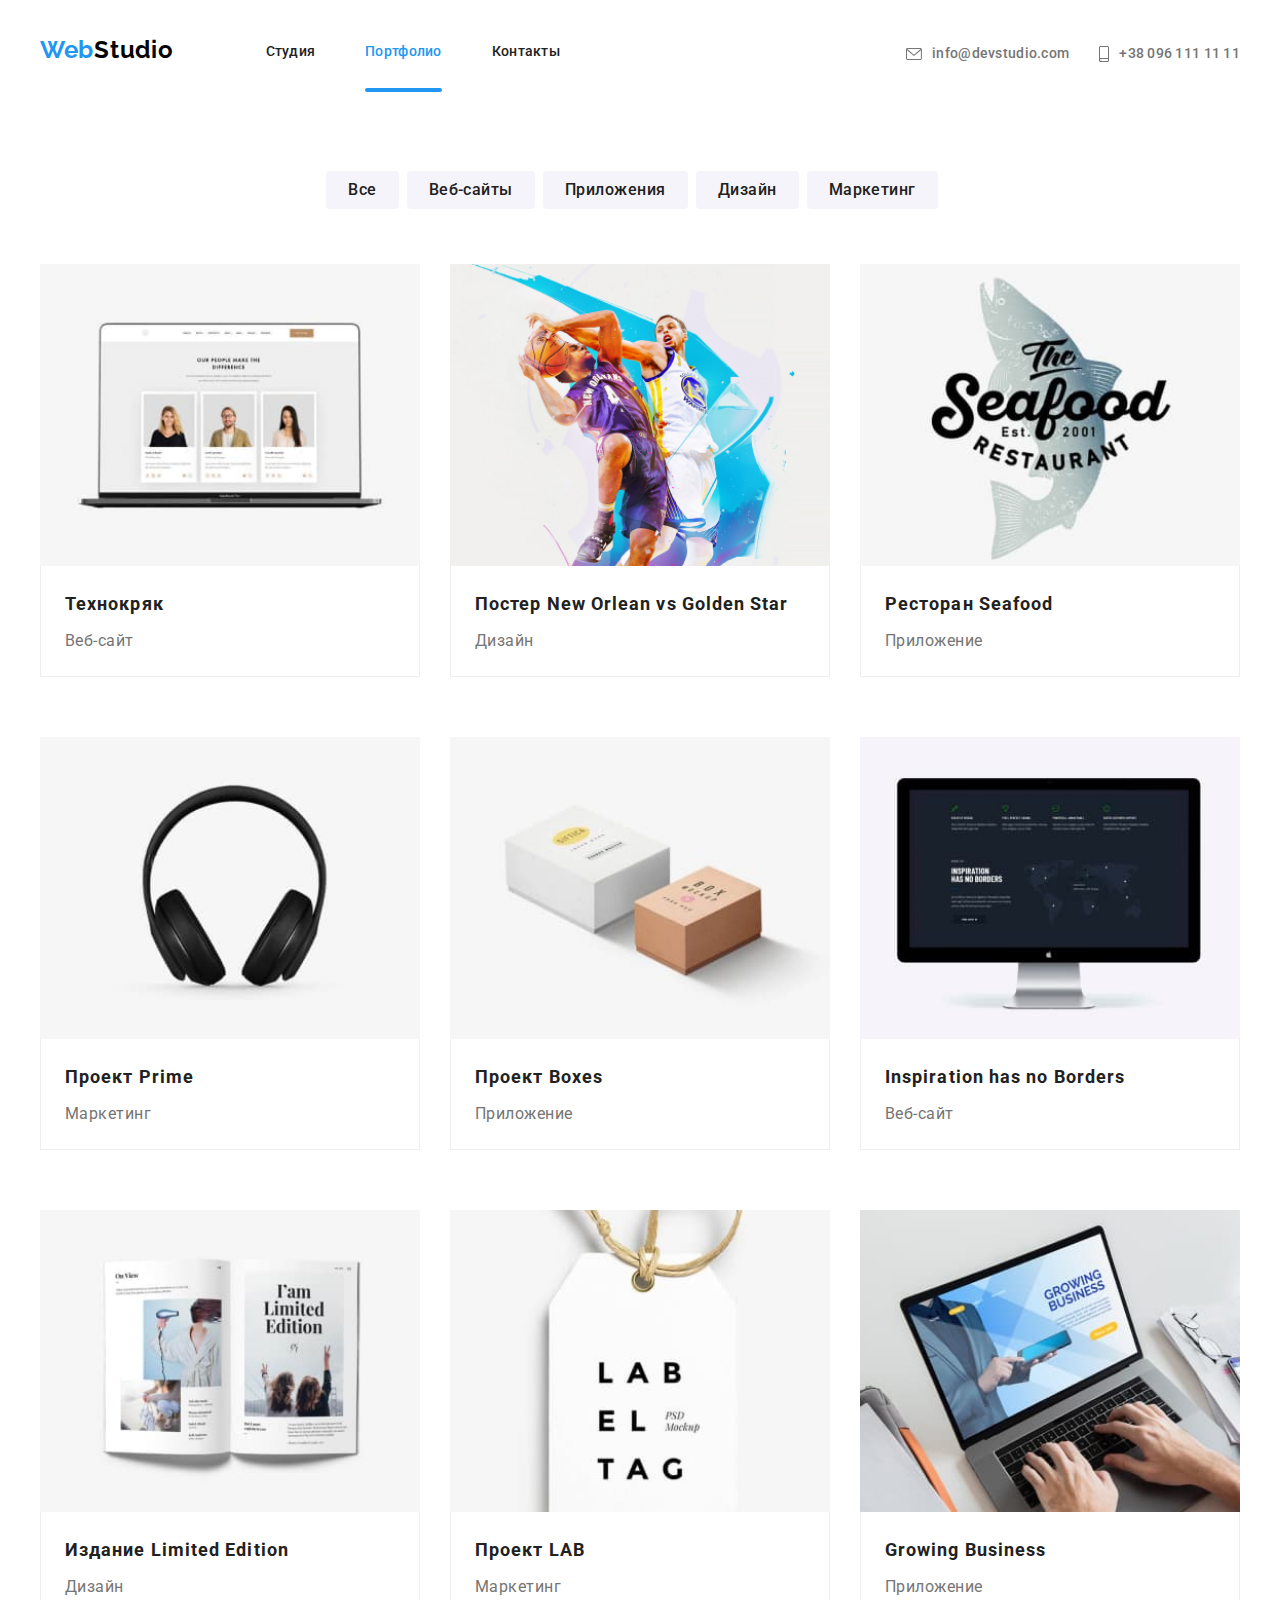
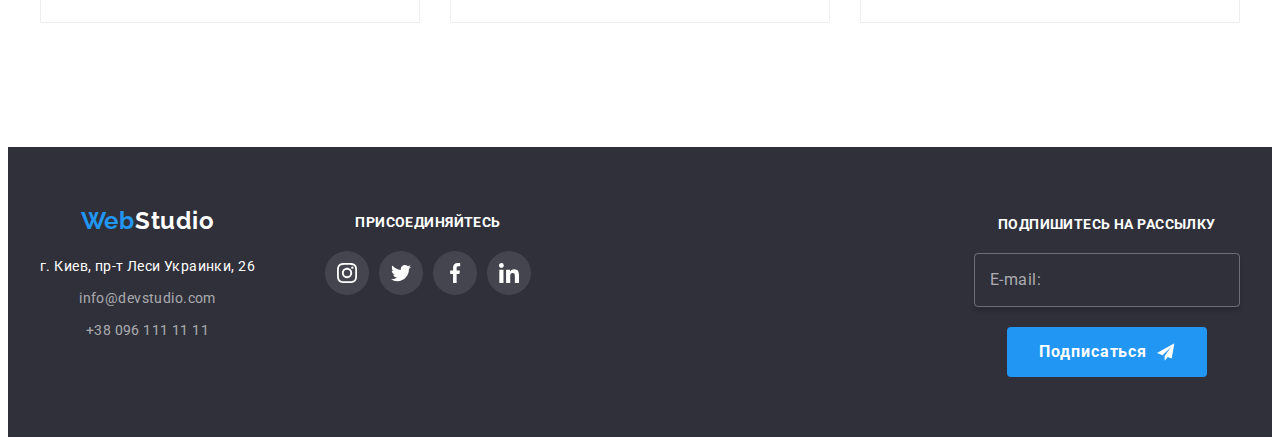
==== commit d5acd19f: "doing footer" ====
--- a/portfolio.html
+++ b/portfolio.html
@@ -360,56 +360,58 @@
 
   <footer class="footer">
     <div class="container footer-wrap">
-      <div>
-        <a class="link logo footer__logo logo--light" href="./index.html">
-          <p lang="en"><span class="logo__first-word">Web</span>Studio</p>
-        </a>
-        <address class="address">
-          <ul class="list address__list">
-            <li class="address__item">
-              <a class="link address__link address__link--white " href="">г. Киев, пр-т Леси Украинки, 26 </a>
+      <div class="footer-wrap__top-part">
+        <div class="footer-wrap__logo-address">
+          <a class="link logo footer__logo logo--light" href="./index.html">
+            <p lang="en"><span class="logo__first-word">Web</span>Studio</p>
+          </a>
+          <address class="address">
+            <ul class="list address__list">
+              <li class="address__item">
+                <a class="link address__link address__link--white " href="">г. Киев, пр-т Леси Украинки, 26 </a>
+              </li>
+              <li class="address__item">
+                <a class="link address__link" href="mailto:info@devstudio.com">info@devstudio.com</a>
+              </li>
+              <li class="address__item">
+                <a class="link address__link" href="tel:+380961111111">+38 096 111 11 11</a>
+              </li>
+            </ul>
+          </address>
+        </div>
+        <div class="join">
+          <p class="join__text">Присоединяйтесь</p>
+          <ul class="list join__list-social">
+            <li class="join__social-item">
+              <a class="link join__social-link" href="">
+                <svg class="join__social-icon" width="20" height="20">
+                  <use href="./images/icons.svg#icon-instagram"></use>
+                </svg>
+              </a>
             </li>
-            <li class="address__item">
-              <a class="link address__link" href="mailto:info@devstudio.com">info@devstudio.com</a>
+            <li class="join__social-item">
+              <a class="link join__social-link" href="">
+                <svg class="join__social-icon" width="20" height="20">
+                  <use href="./images/icons.svg#icon-twitter"></use>
+                </svg>
+              </a>
             </li>
-            <li class="address__item">
-              <a class="link address__link" href="tel:+380961111111">+38 096 111 11 11</a>
+            <li class="join__social-item">
+              <a class="link join__social-link" href="">
+                <svg class="join__social-icon" width="20" height="20">
+                  <use href="./images/icons.svg#icon-facebook"></use>
+                </svg>
+              </a>
+            </li>
+            <li class="join__social-item">
+              <a class="link join__social-link" href="">
+                <svg class="join__social-icon" width="20" height="20">
+                  <use href="./images/icons.svg#icon-linkedin"></use>
+                </svg>
+              </a>
             </li>
           </ul>
-        </address>
-      </div>
-      <div class="join">
-        <p class="join__text">Присоединяйтесь</p>
-        <ul class="list join__list-social">
-          <li class="join__social-item">
-            <a class="link join__social-link" href="">
-              <svg class="join__social-icon" width="20" height="20">
-                <use href="./images/icons.svg#icon-instagram"></use>
-              </svg>
-            </a>
-          </li>
-          <li class="join__social-item">
-            <a class="link join__social-link" href="">
-              <svg class="join__social-icon" width="20" height="20">
-                <use href="./images/icons.svg#icon-twitter"></use>
-              </svg>
-            </a>
-          </li>
-          <li class="join__social-item">
-            <a class="link join__social-link" href="">
-              <svg class="join__social-icon" width="20" height="20">
-                <use href="./images/icons.svg#icon-facebook"></use>
-              </svg>
-            </a>
-          </li>
-          <li class="join__social-item">
-            <a class="link join__social-link" href="">
-              <svg class="join__social-icon" width="20" height="20">
-                <use href="./images/icons.svg#icon-linkedin"></use>
-              </svg>
-            </a>
-          </li>
-        </ul>
+        </div>
       </div>
       <div class="abonnement">
         <p class="abonnement__text">Подпишитесь на рассылку</p>
--- a/css/main.min.css
+++ b/css/main.min.css
@@ -1 +1 @@
-:root{--logo-font-family: "Raleway", sans-serif;--primary-font-family: "Roboto", sans-serif;--back-color: #2f303a;--secondary-bg-color: #f5f4fa;--accent-color: #2196f3;--hover-btn-color: #188ce8;--primary-text-color: #212121;--secondary-text-color: #757575;--white-color: #ffffff;--black-color: #000000;--border-color: #eeeeee;--input-border-color: rgba(255, 255, 255, 0.3);--line-color: #ececec;--border-color-icon: #afb1b8;--light-transparent-color: #ffffff99}h1,h2,h3,h4,p{margin-top:0;margin-bottom:0}ul,ol{margin-top:0;margin-bottom:0;padding-left:0}img{display:block;margin:0;padding:0;width:100%}.list{list-style:none;padding:0;margin:0}.link{text-decoration:none;color:currentColor}.section{padding-top:60px;padding-bottom:60px}.container{width:100%;padding-left:15px;padding-right:15px;margin-left:auto;margin-right:auto}@media screen and (max-width: 767px){.container{max-width:480px}}@media screen and (min-width: 768px)and (max-width: 1199px){.container{width:768px}}@media screen and (min-width: 1200px){.container{width:1200px}}.head__container{display:-webkit-box;display:-ms-flexbox;display:flex;-webkit-box-align:center;-ms-flex-align:center;align-items:center;-webkit-box-pack:justify;-ms-flex-pack:justify;justify-content:space-between}@media screen and (max-width: 767px){.head__container{display:none}}body{font-family:var(--primary-font-family),sans-serif;color:var(--secondary-text-color);position:relative}.title{font-size:28px;font-weight:700;line-height:1.18;text-align:center;letter-spacing:.03em;color:var(--primary-text-color);margin-bottom:30px}.backdrop{position:fixed;top:0;left:0;width:100%;height:100%;overflow-y:scroll;background-color:rgba(0,0,0,.2);opacity:1;-webkit-transition:opacity 250ms cubic-bezier(0.4, 0, 0.2, 1),visibility 250ms cubic-bezier(0.4, 0, 0.2, 1);transition:opacity 250ms cubic-bezier(0.4, 0, 0.2, 1),visibility 250ms cubic-bezier(0.4, 0, 0.2, 1)}.backdrop.is-hidden{visibility:hidden;opacity:0;pointer-events:none}.modal{position:absolute;left:50%;top:50%;-webkit-transform:translate(-50%, -50%) scale(1);transform:translate(-50%, -50%) scale(1);opacity:1;-webkit-transition:opasity 250ms cubic-bezier(0.4, 0, 0.2, 1),-webkit-transform 250ms cubic-bezier(0.4, 0, 0.2, 1);transition:opasity 250ms cubic-bezier(0.4, 0, 0.2, 1),-webkit-transform 250ms cubic-bezier(0.4, 0, 0.2, 1);transition:transform 250ms cubic-bezier(0.4, 0, 0.2, 1),opasity 250ms cubic-bezier(0.4, 0, 0.2, 1);transition:transform 250ms cubic-bezier(0.4, 0, 0.2, 1),opasity 250ms cubic-bezier(0.4, 0, 0.2, 1),-webkit-transform 250ms cubic-bezier(0.4, 0, 0.2, 1);width:90%;border-radius:4px;padding:40px;font-family:var(--primary-font-family);background-color:var(--white-color);-webkit-box-shadow:0px 2px 1px rgba(0,0,0,.2),0px 1px 1px rgba(0,0,0,.14);box-shadow:0px 2px 1px rgba(0,0,0,.2),0px 1px 1px rgba(0,0,0,.14)}@media screen and (min-width: 480px){.modal{width:460px}}.backdrop.is-hidden .modal{-webkit-transform:translate(-50%, -50%) scale(0.8);transform:translate(-50%, -50%) scale(0.8);opacity:0}.modal__title{margin-bottom:12px;font-size:20px;font-weight:700;line-height:1.5;text-align:center;letter-spacing:.03em;color:var(--primary-text-color)}.modal__close{position:absolute;top:8px;right:8px;width:30px;height:30px;display:-webkit-box;display:-ms-flexbox;display:flex;-webkit-box-pack:center;-ms-flex-pack:center;justify-content:center;-webkit-box-align:center;-ms-flex-align:center;align-items:center;border-radius:50%;border:1px solid rgba(0,0,0,.1);cursor:pointer;background-color:var(--white-color);-webkit-transform:scale(1);transform:scale(1);-webkit-transition:color 200ms linear,-webkit-transform 100ms linear;transition:color 200ms linear,-webkit-transform 100ms linear;transition:transform 100ms linear,color 200ms linear;transition:transform 100ms linear,color 200ms linear,-webkit-transform 100ms linear}.modal__close:hover,.modal__close:focus{-webkit-transform:scale(1.1);transform:scale(1.1);color:var(--accent-color)}.form__field{position:relative;margin-bottom:10px}.form__field .form-label{font-size:12px;font-weight:400;line-height:1.17;letter-spacing:.01em;color:var(--secondary-text-color);margin-bottom:4px}.form-input{width:100%;height:40px;border:1px solid rgba(33,33,33,.2);border-radius:4px;-webkit-box-sizing:border-box;box-sizing:border-box;padding-left:34px;outline:none;-webkit-transition:250ms border-color cubic-bezier(0.4, 0, 0.2, 1);transition:250ms border-color cubic-bezier(0.4, 0, 0.2, 1)}.form__field:focus-within .form-input{border-color:var(--accent-color)}.form-icon{position:absolute;left:12px;bottom:11px;fill:#212121;-webkit-transition:fill 250ms cubic-bezier(0.4, 0, 0.2, 1);transition:fill 250ms cubic-bezier(0.4, 0, 0.2, 1)}.form__field:focus-within>.form-icon{fill:var(--accent-color)}.field-textarea{margin-bottom:20px}.form-textarea{resize:none;width:100%;height:120px;border:1px solid rgba(33,33,33,.2);border-radius:4px;padding:12px 16px;outline:none;-webkit-transition:250ms border-color cubic-bezier(0.4, 0, 0.2, 1);transition:250ms border-color cubic-bezier(0.4, 0, 0.2, 1)}.form-textarea::-webkit-input-placeholder{font-size:14px;font-weight:400;line-height:1.14;letter-spacing:.01em;color:rgba(117,117,117,.5)}.form-textarea::-moz-placeholder{font-size:14px;font-weight:400;line-height:1.14;letter-spacing:.01em;color:rgba(117,117,117,.5)}.form-textarea:-ms-input-placeholder{font-size:14px;font-weight:400;line-height:1.14;letter-spacing:.01em;color:rgba(117,117,117,.5)}.form-textarea::-ms-input-placeholder{font-size:14px;font-weight:400;line-height:1.14;letter-spacing:.01em;color:rgba(117,117,117,.5)}.form-textarea::placeholder{font-size:14px;font-weight:400;line-height:1.14;letter-spacing:.01em;color:rgba(117,117,117,.5)}.form__field:focus-within>.form-textarea{border-color:var(--accent-color)}.checkbox-label{position:relative;font-size:12px;font-weight:400;line-height:1.17;letter-spacing:.03em}.checkbox-label::before{content:"";position:absolute;top:50%;left:-24px;-webkit-transform:translateY(-50%);transform:translateY(-50%);display:inline-block;-webkit-box-sizing:border-box;box-sizing:border-box;width:16px;height:15px;margin-right:8px;border:2px solid var(--black-color);border-radius:2px;background-position:center;-webkit-transition:background-color 250ms cubic-bezier(0.4, 0, 0.2, 1),background-image 250ms cubic-bezier(0.4, 0, 0.2, 1),border-color 250ms cubic-bezier(0.4, 0, 0.2, 1);transition:background-color 250ms cubic-bezier(0.4, 0, 0.2, 1),background-image 250ms cubic-bezier(0.4, 0, 0.2, 1),border-color 250ms cubic-bezier(0.4, 0, 0.2, 1)}.link-checkbox{color:var(--accent-color);-webkit-transition:color 250ms linear,font-weight 250ms linear;transition:color 250ms linear,font-weight 250ms linear}.link-checkbox:hover,.link-checkbox:focus{color:var(--hover-btn-color);font-weight:500}.form__check{width:100%;padding-left:34px;margin-bottom:30px}.form__check .checkbox{position:absolute;width:1px;height:1px;margin:-1px;border:0;padding:0;clip:rect(0 0 0 0);overflow:hidden}.checkbox:checked+.checkbox-label::before{background:var(--accent-color) url(../images/check.svg);border-color:var(--accent-color)}.logo{font-family:var(--logo-font-family);font-style:normal;font-size:24px;font-weight:700;line-height:1.17;letter-spacing:.03em;-webkit-transition:color 250ms cubic-bezier(0.4, 0, 0.2, 1);transition:color 250ms cubic-bezier(0.4, 0, 0.2, 1)}.logo__first-word{color:var(--accent-color)}.logo:hover,.logo:focus{color:var(--accent-color)}.head__logo{margin-right:92px}.logo--dark{color:var(--black-color)}.footer__logo{display:inline-block;margin-bottom:20px}.logo--light{color:var(--white-color)}.head-mob__logo{font-size:24px;font-weight:700;line-height:1.17}.abonnement__text{font-size:14px;font-weight:700;line-height:1.14;letter-spacing:.03em;text-transform:uppercase;color:var(--white-color);margin-bottom:20px}.abonnement__label{margin-right:2px;font-family:var(--primary-font-family);font-style:normal;font-size:16px;font-weight:400;line-height:1.25;letter-spacing:.03em;color:rgba(255,255,255,.6)}.abonnement__input-wrapper{display:-webkit-box;display:-ms-flexbox;display:flex;-webkit-box-pack:justify;-ms-flex-pack:justify;justify-content:space-between;-webkit-box-align:center;-ms-flex-align:center;align-items:center;max-width:450px;border:1px solid var(--input-border-color);border-radius:4px;-webkit-box-shadow:0px 4px 4px rgba(0,0,0,.15);box-shadow:0px 4px 4px rgba(0,0,0,.15);padding-left:15px;padding-right:15px;margin-bottom:20px;-webkit-transition:border-color 250ms cubic-bezier(0.4, 0, 0.2, 1);transition:border-color 250ms cubic-bezier(0.4, 0, 0.2, 1)}.abonnement__input-wrapper:focus-within{border-color:var(--accent-color)}.abonnement__input{-webkit-box-flex:1;-ms-flex-positive:1;flex-grow:1;height:50px;max-width:387px;border:none;background-color:rgba(0,0,0,0);color:var(--white-color);outline:none}.btn{font-family:inherit;font-size:16px;font-weight:700;line-height:1.88;font-style:normal;letter-spacing:.06em;text-align:center;color:var(--white-color);background-color:var(--accent-color);cursor:pointer;padding:10px 32px;border-radius:4px;border:0px;-webkit-transition:background-color 250ms cubic-bezier(0.4, 0, 0.2, 1);transition:background-color 250ms cubic-bezier(0.4, 0, 0.2, 1)}.btn:hover,.btn:focus{background-color:var(--hover-btn-color)}.abonnement__btn{display:-webkit-inline-box;display:-ms-inline-flexbox;display:inline-flex;-webkit-box-align:center;-ms-flex-align:center;align-items:center;max-width:200px;-webkit-transition:background-color 250ms cubic-bezier(0.4, 0, 0.2, 1);transition:background-color 250ms cubic-bezier(0.4, 0, 0.2, 1)}.btn__icon-send{margin-left:10px}.modal__btn{display:block;margin-left:auto;margin-right:auto;padding-left:56px;padding-right:56px}.hidden{position:absolute;width:1px;height:1px;margin:-1px;padding:0;overflow:hidden;border:0;clip:rect(0 0 0 0)}.head-mob{padding-top:16px;padding-bottom:16px;position:relative;width:100%;margin-left:auto;margin-right:auto}@media screen and (max-width: 767px){.head-mob{max-width:480px}}@media screen and (min-width: 768px){.head-mob{display:none}}.logo-btn-wrapper{display:-webkit-box;display:-ms-flexbox;display:flex;-webkit-box-align:center;-ms-flex-align:center;align-items:center;-webkit-box-pack:justify;-ms-flex-pack:justify;justify-content:space-between;padding-left:15px;padding-right:15px}.menu-nav{position:fixed;z-index:100;top:0;left:0;display:-webkit-box;display:-ms-flexbox;display:flex;-webkit-box-orient:vertical;-webkit-box-direction:normal;-ms-flex-direction:column;flex-direction:column;-webkit-box-pack:justify;-ms-flex-pack:justify;justify-content:space-between;width:100vw;height:100%;overflow:hidden;background-color:var(--white-color);padding:10px 10px 48px 25px}.menu-nav.is-hidden{visibility:hidden;opacity:0;pointer-events:none}.menu-nav__item{font-size:40px;font-weight:500;line-height:1.18;letter-spacing:.02em;color:var(--primary-text-color)}.menu-nav__item:not(:last-child){margin-bottom:32px}.menu-nav__item .current{color:var(--accent-color)}.menu-nav__link:hover,.menu-nav__link:focus{color:var(--accent-color)}@media screen and (max-width: 767px){.contacts__tel{display:block;margin-bottom:32px;font-size:34px;font-weight:500;line-height:1.18;letter-spacing:.02em;color:var(--accent-color)}}@media screen and (max-width: 767px){.contacts__mail{font-size:24px;font-weight:500;line-height:1.17;letter-spacing:.02em;display:block;margin-bottom:64px}}.menu-nav__soc{color:var(--accent-color);font-size:18px;font-weight:500;line-height:1.22;letter-spacing:.02em}.menu-soc-list__item{display:inline;padding-right:10px}.menu-soc-list__item:not(:last-child){border-right:1px solid var(--secondary-text-color);margin-right:10px}.head-mob__btn{background-color:rgba(0,0,0,0);border:none}.head-mob__btn:hover,.head-mob__btn:focus{fill:var(--accent-color)}.menu-close{display:block;margin-left:auto}.head__list{display:-webkit-box;display:-ms-flexbox;display:flex;-webkit-box-align:start;-ms-flex-align:start;align-items:flex-start;padding-top:8px;color:var(--primary-text-color)}.head__nav{display:-webkit-box;display:-ms-flexbox;display:flex;-webkit-box-pack:justify;-ms-flex-pack:justify;justify-content:space-between;-webkit-box-align:center;-ms-flex-align:center;align-items:center}.head__list,.head__contacts{font-style:normal;font-size:14px;font-weight:500;line-height:1.14;letter-spacing:.02em}.head__link{-webkit-transition:color 250ms cubic-bezier(0.4, 0, 0.2, 1);transition:color 250ms cubic-bezier(0.4, 0, 0.2, 1)}.head__link:hover,.head__link:focus{color:var(--accent-color)}.head__item{padding-top:28px}.head__item:not(:last-child){margin-right:50px}.head__list .link.current{color:var(--accent-color)}@media screen and (min-width: 768px){.link.current::after{content:"";width:100%;height:4px;display:block;background-color:var(--accent-color);border-radius:2px;margin-top:28px}}@media screen and (min-width: 768px)and (max-width: 1199px){.contacts{margin-left:auto;display:block}.contacts__mail{margin-bottom:10px;display:block}}@media screen and (min-width: 1200px){.contacts{margin-left:auto;display:-webkit-box;display:-ms-flexbox;display:flex;-webkit-box-align:center;-ms-flex-align:center;align-items:center;padding-top:8px}.contacts__mail{margin-right:30px}.contacts__mail,.contacts__tel{display:-webkit-box;display:-ms-flexbox;display:flex;color:var(--secondary-text-color);-webkit-box-align:center;-ms-flex-align:center;align-items:center}}.contacts__envelope,.contacts__smartphone{margin-right:10px;fill:currentColor}.indent{display:block}.hero{background-color:var(--back-color);padding-top:118px;padding-bottom:118px;text-align:center;background-image:-webkit-gradient(linear, left top, left bottom, from(rgba(47, 48, 58, 0.4)), to(rgba(47, 48, 58, 0.4))),url("../images/Img-background-mobile.jpg");background-image:linear-gradient(rgba(47, 48, 58, 0.4), rgba(47, 48, 58, 0.4)),url("../images/Img-background-mobile.jpg");background-repeat:no-repeat;background-position:center;background-size:cover;margin-left:auto;margin-right:auto}.hero__title{font-size:26px;font-weight:900;line-height:1.62;letter-spacing:.06em;text-transform:uppercase;color:var(--white-color);margin-bottom:30px}.features__item{margin-bottom:30px}.features__list{margin-bottom:-30px}.features__icon-wrap{display:-webkit-box;display:-ms-flexbox;display:flex;-webkit-box-pack:center;-ms-flex-pack:center;justify-content:center;-webkit-box-align:center;-ms-flex-align:center;align-items:center;max-width:100%;height:120px;background-color:var(--secondary-bg-color);border-radius:4px;margin-bottom:30px}.features__name{font-size:14px;font-weight:700;line-height:1.14;letter-spacing:.03em;text-align:center;color:var(--black-color);margin-bottom:10px;text-transform:uppercase}.features__text{font-size:14px;font-weight:400;line-height:1.71;letter-spacing:.03em}@media screen and (max-width: 767px){.subject{display:none}}.team{background-color:var(--secondary-bg-color)}.team__list{margin-bottom:-30px}.team__item{width:100%;margin-bottom:30px}.team__photo{width:100%}.team__label{background-color:var(--white-color);background-size:cover;-webkit-box-shadow:0px 1px 3px rgba(0,0,0,.12),0px 1px 1px rgba(0,0,0,.14),0px 2px 1px rgba(0,0,0,.2);box-shadow:0px 1px 3px rgba(0,0,0,.12),0px 1px 1px rgba(0,0,0,.14),0px 2px 1px rgba(0,0,0,.2);border-radius:0px 0px 4px 4px;padding-top:30px;padding-bottom:24px;margin-left:auto;margin-right:auto;width:100%}.team__name{font-weight:500;color:var(--primary-text-color);margin-bottom:10px}.team__position,.team__name{font-size:16px;line-height:1.19;text-align:center;letter-spacing:.03em}.social{display:-webkit-box;display:-ms-flexbox;display:flex;-webkit-box-pack:center;-ms-flex-pack:center;justify-content:center;-webkit-box-align:center;-ms-flex-align:center;align-items:center;margin-top:16px}.social__link{display:-webkit-box;display:-ms-flexbox;display:flex;-webkit-box-pack:center;-ms-flex-pack:center;justify-content:center;-webkit-box-align:center;-ms-flex-align:center;align-items:center;width:44px;height:44px;border:0;border-radius:50%;color:var(--border-color-icon);-webkit-transition:background-color 250ms cubic-bezier(0.4, 0, 0.2, 1);transition:background-color 250ms cubic-bezier(0.4, 0, 0.2, 1)}.social__link:hover,.social__link:focus{background-color:var(--accent-color)}.social__item:not(:last-child){margin-right:10px}.social__icon{fill:currentColor;-webkit-transition:color 250ms cubic-bezier(0.4, 0, 0.2, 1);transition:color 250ms cubic-bezier(0.4, 0, 0.2, 1)}.social__link:hover .social__icon,.social__link:focus .social__icon{color:var(--white-color)}.clients__list{display:-webkit-box;display:-ms-flexbox;display:flex;margin-left:-30px;margin-top:-30px;-ms-flex-wrap:wrap;flex-wrap:wrap;-webkit-box-pack:center;-ms-flex-pack:center;justify-content:center}.clients__item{margin-left:30px;margin-top:30px;-ms-flex-preferred-size:calc((100% - 60px)/2);flex-basis:calc((100% - 60px)/2)}.clients__link{display:-webkit-box;display:-ms-flexbox;display:flex;-webkit-box-pack:center;-ms-flex-pack:center;justify-content:center;-webkit-box-align:center;-ms-flex-align:center;align-items:center;max-width:210px;height:92px;border:1px solid var(--border-color-icon);-webkit-box-sizing:border-box;box-sizing:border-box;border-radius:4px;color:var(--border-color-icon);-webkit-transition:color 250ms cubic-bezier(0.4, 0, 0.2, 1),border-color 250ms cubic-bezier(0.4, 0, 0.2, 1);transition:color 250ms cubic-bezier(0.4, 0, 0.2, 1),border-color 250ms cubic-bezier(0.4, 0, 0.2, 1)}.clients__link:hover{color:var(--accent-color);border-color:var(--accent-color)}.clients__icon{fill:currentColor}.footer{background-color:var(--back-color);padding-top:60px;padding-bottom:60px;text-align:center}.address{margin-bottom:60px}.address__list{font-style:normal;font-size:14px;font-weight:400;line-height:1.71;letter-spacing:.03em}.address__item:not(:last-child){margin-bottom:8px}.address__link{color:var(--light-transparent-color);-webkit-transition:color 250ms cubic-bezier(0.4, 0, 0.2, 1);transition:color 250ms cubic-bezier(0.4, 0, 0.2, 1)}.address__link:hover,.address__link:focus{color:var(--accent-color)}.address__link--white{color:var(--white-color)}.join{margin-bottom:60px}.join__list-social{display:-webkit-box;display:-ms-flexbox;display:flex;-webkit-box-pack:center;-ms-flex-pack:center;justify-content:center;-webkit-box-align:center;-ms-flex-align:center;align-items:center;margin-top:20px}.join__text{font-size:14px;font-weight:700;line-height:1.14;letter-spacing:.03em;text-transform:uppercase;color:var(--white-color)}.join__social-item:not(:last-child){margin-right:10px}.join__social-link{display:-webkit-box;display:-ms-flexbox;display:flex;-webkit-box-pack:center;-ms-flex-pack:center;justify-content:center;-webkit-box-align:center;-ms-flex-align:center;align-items:center;width:44px;height:44px;border:0;border-radius:50%;background-color:rgba(255,255,255,.1);color:var(--white-color);-webkit-transition:background-color 250ms cubic-bezier(0.4, 0, 0.2, 1);transition:background-color 250ms cubic-bezier(0.4, 0, 0.2, 1)}.join__social-link:hover,.join__social-link:focus{background-color:var(--accent-color)}.join__social-icon{fill:currentColor;-webkit-transition:color 250ms cubic-bezier(0.4, 0, 0.2, 1);transition:color 250ms cubic-bezier(0.4, 0, 0.2, 1)}.join__social-link:hover .join__social-icon,.join__social-link:focus .join__social-icon{color:var(--white-color)}.list-selection{display:-webkit-box;display:-ms-flexbox;display:flex;margin-left:-8px;margin-top:-15px;-ms-flex-wrap:wrap;flex-wrap:wrap;margin-bottom:40px}.list-selection__item{margin-right:8px;margin-bottom:15px}.list-selection__btn{font-family:var(--primary-font-family);font-style:normal;font-size:16px;font-weight:500;line-height:1.63;text-align:center;letter-spacing:.03em;background-color:var(--secondary-bg-color);cursor:pointer;color:var(--primary-text-color);border:0;border-radius:4px;padding:6px 22px;-webkit-transition:color 250ms cubic-bezier(0.4, 0, 0.2, 1),background-color 250ms cubic-bezier(0.4, 0, 0.2, 1),-webkit-box-shadow 250ms cubic-bezier(0.4, 0, 0.2, 1);transition:color 250ms cubic-bezier(0.4, 0, 0.2, 1),background-color 250ms cubic-bezier(0.4, 0, 0.2, 1),-webkit-box-shadow 250ms cubic-bezier(0.4, 0, 0.2, 1);transition:color 250ms cubic-bezier(0.4, 0, 0.2, 1),background-color 250ms cubic-bezier(0.4, 0, 0.2, 1),box-shadow 250ms cubic-bezier(0.4, 0, 0.2, 1);transition:color 250ms cubic-bezier(0.4, 0, 0.2, 1),background-color 250ms cubic-bezier(0.4, 0, 0.2, 1),box-shadow 250ms cubic-bezier(0.4, 0, 0.2, 1),-webkit-box-shadow 250ms cubic-bezier(0.4, 0, 0.2, 1)}.list-selection__btn:hover,.list-selection__btn:focus{background-color:var(--accent-color);color:var(--white-color);-webkit-box-shadow:0px 3px 1px rgba(0,0,0,.1),0px 1px 2px rgba(0,0,0,.08),0px 2px 2px rgba(0,0,0,.12);box-shadow:0px 3px 1px rgba(0,0,0,.1),0px 1px 2px rgba(0,0,0,.08),0px 2px 2px rgba(0,0,0,.12)}.product{margin-left:auto;margin-right:auto}.product:not(:last-child){margin-bottom:30px}.product__label{border:1px solid var(--border-color);border-top:0;background-color:var(--white-color);padding:20px 24px 20px 24px}.product__link{display:block;text-decoration:none;color:inherit;-webkit-transition:-webkit-box-shadow 250ms cubic-bezier(0.4, 0, 0.2, 1);transition:-webkit-box-shadow 250ms cubic-bezier(0.4, 0, 0.2, 1);transition:box-shadow 250ms cubic-bezier(0.4, 0, 0.2, 1);transition:box-shadow 250ms cubic-bezier(0.4, 0, 0.2, 1), -webkit-box-shadow 250ms cubic-bezier(0.4, 0, 0.2, 1)}.product__link:hover,.product__link:focus{-webkit-box-shadow:0px 1px 1px rgba(0,0,0,.12),0px 4px 4px rgba(0,0,0,.06),1px 4px 6px rgba(0,0,0,.16);box-shadow:0px 1px 1px rgba(0,0,0,.12),0px 4px 4px rgba(0,0,0,.06),1px 4px 6px rgba(0,0,0,.16)}.product__picture{position:relative;overflow:hidden;width:100%}.product__photo{margin-right:0;width:100%}.product__text{position:absolute;top:0;max-width:100%;height:100%;background-color:rgba(33,150,243,.9);font-family:"Roboto";font-size:18px;font-weight:400;line-height:1.56;letter-spacing:.03em;color:var(--white-color);overflow:scroll;padding-left:24px;padding-right:24px;padding-top:10%;padding-bottom:10%;-webkit-transform:translateY(101%);transform:translateY(101%);-webkit-transition:-webkit-transform 250ms cubic-bezier(0.4, 0, 0.2, 1);transition:-webkit-transform 250ms cubic-bezier(0.4, 0, 0.2, 1);transition:transform 250ms cubic-bezier(0.4, 0, 0.2, 1);transition:transform 250ms cubic-bezier(0.4, 0, 0.2, 1), -webkit-transform 250ms cubic-bezier(0.4, 0, 0.2, 1)}.product:hover .product__text,.product__link:focus .product__text{-webkit-transform:translateY(0%);transform:translateY(0%)}.product__name{font-size:18px;font-weight:700;line-height:2;letter-spacing:.06em;color:var(--primary-text-color);margin-bottom:4px}.product__type{font-size:16px;line-height:1.88;letter-spacing:.03em}/*# sourceMappingURL=main.min.css.map */+:root{--logo-font-family: "Raleway", sans-serif;--primary-font-family: "Roboto", sans-serif;--back-color: #2f303a;--secondary-bg-color: #f5f4fa;--accent-color: #2196f3;--hover-btn-color: #188ce8;--primary-text-color: #212121;--secondary-text-color: #757575;--white-color: #ffffff;--black-color: #000000;--border-color: #eeeeee;--input-border-color: rgba(255, 255, 255, 0.3);--line-color: #ececec;--border-color-icon: #afb1b8;--light-transparent-color: #ffffff99}h1,h2,h3,h4,p{margin-top:0;margin-bottom:0}ul,ol{margin-top:0;margin-bottom:0;padding-left:0}img{display:block;margin:0;padding:0;width:100%}.list{list-style:none;padding:0;margin:0}.link{text-decoration:none;color:currentColor}.section{padding-top:60px;padding-bottom:60px}@media screen and (min-width: 1200px){.section{padding-top:94px;padding-bottom:94px}}.container{width:100%;padding-left:15px;padding-right:15px;margin-left:auto;margin-right:auto}@media screen and (max-width: 767px){.container{max-width:480px}}@media screen and (min-width: 768px)and (max-width: 1199px){.container{width:768px}}@media screen and (min-width: 1200px){.container{width:1200px}}.head__container{display:-webkit-box;display:-ms-flexbox;display:flex;-webkit-box-align:center;-ms-flex-align:center;align-items:center;-webkit-box-pack:justify;-ms-flex-pack:justify;justify-content:space-between}@media screen and (max-width: 767px){.head__container{display:none}}body{font-family:var(--primary-font-family),sans-serif;color:var(--secondary-text-color);position:relative}.title{font-size:28px;font-weight:700;line-height:1.18;text-align:center;letter-spacing:.03em;color:var(--primary-text-color);margin-bottom:30px}.backdrop{position:fixed;top:0;left:0;width:100%;height:100%;overflow-y:scroll;background-color:rgba(0,0,0,.2);opacity:1;-webkit-transition:opacity 250ms cubic-bezier(0.4, 0, 0.2, 1),visibility 250ms cubic-bezier(0.4, 0, 0.2, 1);transition:opacity 250ms cubic-bezier(0.4, 0, 0.2, 1),visibility 250ms cubic-bezier(0.4, 0, 0.2, 1)}.backdrop.is-hidden{visibility:hidden;opacity:0;pointer-events:none}.modal{position:absolute;left:50%;top:50%;-webkit-transform:translate(-50%, -50%) scale(1);transform:translate(-50%, -50%) scale(1);opacity:1;-webkit-transition:opasity 250ms cubic-bezier(0.4, 0, 0.2, 1),-webkit-transform 250ms cubic-bezier(0.4, 0, 0.2, 1);transition:opasity 250ms cubic-bezier(0.4, 0, 0.2, 1),-webkit-transform 250ms cubic-bezier(0.4, 0, 0.2, 1);transition:transform 250ms cubic-bezier(0.4, 0, 0.2, 1),opasity 250ms cubic-bezier(0.4, 0, 0.2, 1);transition:transform 250ms cubic-bezier(0.4, 0, 0.2, 1),opasity 250ms cubic-bezier(0.4, 0, 0.2, 1),-webkit-transform 250ms cubic-bezier(0.4, 0, 0.2, 1);width:90%;border-radius:4px;padding:40px;font-family:var(--primary-font-family);background-color:var(--white-color);-webkit-box-shadow:0px 2px 1px rgba(0,0,0,.2),0px 1px 1px rgba(0,0,0,.14);box-shadow:0px 2px 1px rgba(0,0,0,.2),0px 1px 1px rgba(0,0,0,.14)}@media screen and (min-width: 480px){.modal{width:460px}}.backdrop.is-hidden .modal{-webkit-transform:translate(-50%, -50%) scale(0.8);transform:translate(-50%, -50%) scale(0.8);opacity:0}.modal__title{margin-bottom:12px;font-size:20px;font-weight:700;line-height:1.5;text-align:center;letter-spacing:.03em;color:var(--primary-text-color)}.modal__close{position:absolute;top:8px;right:8px;width:30px;height:30px;display:-webkit-box;display:-ms-flexbox;display:flex;-webkit-box-pack:center;-ms-flex-pack:center;justify-content:center;-webkit-box-align:center;-ms-flex-align:center;align-items:center;border-radius:50%;border:1px solid rgba(0,0,0,.1);cursor:pointer;background-color:var(--white-color);-webkit-transform:scale(1);transform:scale(1);-webkit-transition:color 200ms linear,-webkit-transform 100ms linear;transition:color 200ms linear,-webkit-transform 100ms linear;transition:transform 100ms linear,color 200ms linear;transition:transform 100ms linear,color 200ms linear,-webkit-transform 100ms linear}.modal__close:hover,.modal__close:focus{-webkit-transform:scale(1.1);transform:scale(1.1);color:var(--accent-color)}.form__field{position:relative;margin-bottom:10px}.form__field .form-label{font-size:12px;font-weight:400;line-height:1.17;letter-spacing:.01em;color:var(--secondary-text-color);margin-bottom:4px}.form-input{width:100%;height:40px;border:1px solid rgba(33,33,33,.2);border-radius:4px;-webkit-box-sizing:border-box;box-sizing:border-box;padding-left:34px;outline:none;-webkit-transition:250ms border-color cubic-bezier(0.4, 0, 0.2, 1);transition:250ms border-color cubic-bezier(0.4, 0, 0.2, 1)}.form__field:focus-within .form-input{border-color:var(--accent-color)}.form-icon{position:absolute;left:12px;bottom:11px;fill:#212121;-webkit-transition:fill 250ms cubic-bezier(0.4, 0, 0.2, 1);transition:fill 250ms cubic-bezier(0.4, 0, 0.2, 1)}.form__field:focus-within>.form-icon{fill:var(--accent-color)}.field-textarea{margin-bottom:20px}.form-textarea{resize:none;width:100%;height:120px;border:1px solid rgba(33,33,33,.2);border-radius:4px;padding:12px 16px;outline:none;-webkit-transition:250ms border-color cubic-bezier(0.4, 0, 0.2, 1);transition:250ms border-color cubic-bezier(0.4, 0, 0.2, 1)}.form-textarea::-webkit-input-placeholder{font-size:14px;font-weight:400;line-height:1.14;letter-spacing:.01em;color:rgba(117,117,117,.5)}.form-textarea::-moz-placeholder{font-size:14px;font-weight:400;line-height:1.14;letter-spacing:.01em;color:rgba(117,117,117,.5)}.form-textarea:-ms-input-placeholder{font-size:14px;font-weight:400;line-height:1.14;letter-spacing:.01em;color:rgba(117,117,117,.5)}.form-textarea::-ms-input-placeholder{font-size:14px;font-weight:400;line-height:1.14;letter-spacing:.01em;color:rgba(117,117,117,.5)}.form-textarea::placeholder{font-size:14px;font-weight:400;line-height:1.14;letter-spacing:.01em;color:rgba(117,117,117,.5)}.form__field:focus-within>.form-textarea{border-color:var(--accent-color)}.checkbox-label{position:relative;font-size:12px;font-weight:400;line-height:1.17;letter-spacing:.03em}.checkbox-label::before{content:"";position:absolute;top:50%;left:-24px;-webkit-transform:translateY(-50%);transform:translateY(-50%);display:inline-block;-webkit-box-sizing:border-box;box-sizing:border-box;width:16px;height:15px;margin-right:8px;border:2px solid var(--black-color);border-radius:2px;background-position:center;-webkit-transition:background-color 250ms cubic-bezier(0.4, 0, 0.2, 1),background-image 250ms cubic-bezier(0.4, 0, 0.2, 1),border-color 250ms cubic-bezier(0.4, 0, 0.2, 1);transition:background-color 250ms cubic-bezier(0.4, 0, 0.2, 1),background-image 250ms cubic-bezier(0.4, 0, 0.2, 1),border-color 250ms cubic-bezier(0.4, 0, 0.2, 1)}.link-checkbox{color:var(--accent-color);-webkit-transition:color 250ms linear,font-weight 250ms linear;transition:color 250ms linear,font-weight 250ms linear}.link-checkbox:hover,.link-checkbox:focus{color:var(--hover-btn-color);font-weight:500}.form__check{width:100%;padding-left:34px;margin-bottom:30px}.form__check .checkbox{position:absolute;width:1px;height:1px;margin:-1px;border:0;padding:0;clip:rect(0 0 0 0);overflow:hidden}.checkbox:checked+.checkbox-label::before{background:var(--accent-color) url(../images/check.svg);border-color:var(--accent-color)}.logo{font-family:var(--logo-font-family);font-style:normal;font-size:24px;font-weight:700;line-height:1.17;letter-spacing:.03em;-webkit-transition:color 250ms cubic-bezier(0.4, 0, 0.2, 1);transition:color 250ms cubic-bezier(0.4, 0, 0.2, 1)}.logo__first-word{color:var(--accent-color)}.logo:hover,.logo:focus{color:var(--accent-color)}.head__logo{margin-right:92px}.logo--dark{color:var(--black-color)}.footer__logo{display:inline-block;margin-bottom:20px}.logo--light{color:var(--white-color)}.head-mob__logo{font-size:24px;font-weight:700;line-height:1.17}.abonnement__text{font-size:14px;font-weight:700;line-height:1.14;letter-spacing:.03em;text-transform:uppercase;color:var(--white-color);margin-bottom:20px}.abonnement__label{margin-right:2px;font-family:var(--primary-font-family);font-style:normal;font-size:16px;font-weight:400;line-height:1.25;letter-spacing:.03em;color:rgba(255,255,255,.6)}.abonnement__input-wrapper{display:-webkit-box;display:-ms-flexbox;display:flex;-webkit-box-pack:justify;-ms-flex-pack:justify;justify-content:space-between;-webkit-box-align:center;-ms-flex-align:center;align-items:center;max-width:450px;border:1px solid var(--input-border-color);border-radius:4px;-webkit-box-shadow:0px 4px 4px rgba(0,0,0,.15);box-shadow:0px 4px 4px rgba(0,0,0,.15);padding-left:15px;padding-right:15px;margin-bottom:20px;margin-left:auto;margin-right:auto;-webkit-transition:border-color 250ms cubic-bezier(0.4, 0, 0.2, 1);transition:border-color 250ms cubic-bezier(0.4, 0, 0.2, 1)}.abonnement__input-wrapper:focus-within{border-color:var(--accent-color)}.abonnement__input{-webkit-box-flex:1;-ms-flex-positive:1;flex-grow:1;height:50px;max-width:387px;border:none;background-color:rgba(0,0,0,0);color:var(--white-color);outline:none}.btn{font-family:inherit;font-size:16px;font-weight:700;line-height:1.88;font-style:normal;letter-spacing:.06em;text-align:center;color:var(--white-color);background-color:var(--accent-color);cursor:pointer;padding:10px 32px;border-radius:4px;border:0px;-webkit-transition:background-color 250ms cubic-bezier(0.4, 0, 0.2, 1);transition:background-color 250ms cubic-bezier(0.4, 0, 0.2, 1)}.btn:hover,.btn:focus{background-color:var(--hover-btn-color)}.abonnement__btn{display:-webkit-inline-box;display:-ms-inline-flexbox;display:inline-flex;-webkit-box-align:center;-ms-flex-align:center;align-items:center;max-width:200px;-webkit-transition:background-color 250ms cubic-bezier(0.4, 0, 0.2, 1);transition:background-color 250ms cubic-bezier(0.4, 0, 0.2, 1)}.btn__icon-send{margin-left:10px}.modal__btn{display:block;margin-left:auto;margin-right:auto;padding-left:56px;padding-right:56px}.hidden{position:absolute;width:1px;height:1px;margin:-1px;padding:0;overflow:hidden;border:0;clip:rect(0 0 0 0)}.head-mob{padding-top:16px;padding-bottom:16px;position:relative;width:100%;margin-left:auto;margin-right:auto}@media screen and (max-width: 767px){.head-mob{max-width:480px}}@media screen and (min-width: 768px){.head-mob{display:none}}.logo-btn-wrapper{display:-webkit-box;display:-ms-flexbox;display:flex;-webkit-box-align:center;-ms-flex-align:center;align-items:center;-webkit-box-pack:justify;-ms-flex-pack:justify;justify-content:space-between;padding-left:15px;padding-right:15px}.menu-nav{position:fixed;z-index:100;top:0;left:0;display:-webkit-box;display:-ms-flexbox;display:flex;-webkit-box-orient:vertical;-webkit-box-direction:normal;-ms-flex-direction:column;flex-direction:column;-webkit-box-pack:justify;-ms-flex-pack:justify;justify-content:space-between;width:100vw;height:100%;overflow:hidden;background-color:var(--white-color);padding:10px 10px 48px 25px}.menu-nav.is-hidden{visibility:hidden;opacity:0;pointer-events:none}.menu-nav__item{font-size:40px;font-weight:500;line-height:1.18;letter-spacing:.02em;color:var(--primary-text-color)}.menu-nav__item:not(:last-child){margin-bottom:32px}.menu-nav__item .current{color:var(--accent-color)}.menu-nav__link:hover,.menu-nav__link:focus{color:var(--accent-color)}@media screen and (max-width: 767px){.contacts__tel{display:block;margin-bottom:32px;font-size:34px;font-weight:500;line-height:1.18;letter-spacing:.02em;color:var(--accent-color)}}@media screen and (max-width: 767px){.contacts__mail{font-size:24px;font-weight:500;line-height:1.17;letter-spacing:.02em;display:block;margin-bottom:64px}}.menu-nav__soc{color:var(--accent-color);font-size:18px;font-weight:500;line-height:1.22;letter-spacing:.02em}.menu-soc-list__item{display:inline;padding-right:10px}.menu-soc-list__item:not(:last-child){border-right:1px solid var(--secondary-text-color);margin-right:10px}.head-mob__btn{background-color:rgba(0,0,0,0);border:none}.head-mob__btn:hover,.head-mob__btn:focus{fill:var(--accent-color)}.menu-close{display:block;margin-left:auto}.head__list{display:-webkit-box;display:-ms-flexbox;display:flex;-webkit-box-align:start;-ms-flex-align:start;align-items:flex-start;padding-top:8px;color:var(--primary-text-color)}.head__nav{display:-webkit-box;display:-ms-flexbox;display:flex;-webkit-box-pack:justify;-ms-flex-pack:justify;justify-content:space-between;-webkit-box-align:center;-ms-flex-align:center;align-items:center}.head__list,.head__contacts{font-style:normal;font-size:14px;font-weight:500;line-height:1.14;letter-spacing:.02em}.head__link{-webkit-transition:color 250ms cubic-bezier(0.4, 0, 0.2, 1);transition:color 250ms cubic-bezier(0.4, 0, 0.2, 1)}.head__link:hover,.head__link:focus{color:var(--accent-color)}.head__item{padding-top:28px}.head__item:not(:last-child){margin-right:50px}.head__list .link.current{color:var(--accent-color)}@media screen and (min-width: 768px){.link.current::after{content:"";width:100%;height:4px;display:block;background-color:var(--accent-color);border-radius:2px;margin-top:28px}}@media screen and (min-width: 768px)and (max-width: 1199px){.contacts{margin-left:auto;display:block}.contacts__mail{margin-bottom:10px;display:block}}@media screen and (min-width: 1200px){.contacts{margin-left:auto;display:-webkit-box;display:-ms-flexbox;display:flex;-webkit-box-align:center;-ms-flex-align:center;align-items:center;padding-top:8px}.contacts__mail{margin-right:30px}.contacts__mail,.contacts__tel{display:-webkit-box;display:-ms-flexbox;display:flex;color:var(--secondary-text-color);-webkit-box-align:center;-ms-flex-align:center;align-items:center}}.contacts__envelope,.contacts__smartphone{margin-right:10px;fill:currentColor}.indent{display:block}.hero{background-color:var(--back-color);padding-top:118px;padding-bottom:118px;text-align:center;background-image:-webkit-gradient(linear, left top, left bottom, from(rgba(47, 48, 58, 0.4)), to(rgba(47, 48, 58, 0.4))),url("../images/Img-background-mob.jpg");background-image:linear-gradient(rgba(47, 48, 58, 0.4), rgba(47, 48, 58, 0.4)),url("../images/Img-background-mob.jpg");background-repeat:no-repeat;background-position:center;background-size:cover;margin-left:auto;margin-right:auto}@media screen and (min-device-pixel-ratio: 2),(-webkit-min-device-pixel-ratio: 2),(min-resolution: 192dpi),(min-resolution: 2dppx){.hero{background-image:-webkit-gradient(linear, left top, left bottom, from(rgba(47, 48, 58, 0.4)), to(rgba(47, 48, 58, 0.4))),url("../images/Img-background-mob-2x.jpg");background-image:linear-gradient(rgba(47, 48, 58, 0.4), rgba(47, 48, 58, 0.4)),url("../images/Img-background-mob-2x.jpg")}}@media screen and (min-width: 768px)and (max-width: 1199px){.hero{background-image:-webkit-gradient(linear, left top, left bottom, from(rgba(47, 48, 58, 0.4)), to(rgba(47, 48, 58, 0.4))),url("../images/Img-background-tab.jpg");background-image:linear-gradient(rgba(47, 48, 58, 0.4), rgba(47, 48, 58, 0.4)),url("../images/Img-background-tab.jpg")}}@media screen and (min-width: 768px)and (max-width: 1199px)and (min-device-pixel-ratio: 2),screen and (min-width: 768px)and (max-width: 1199px)and (-webkit-min-device-pixel-ratio: 2),screen and (min-width: 768px)and (max-width: 1199px)and (min-resolution: 192dpi),screen and (min-width: 768px)and (max-width: 1199px)and (min-resolution: 2dppx){.hero{background-image:-webkit-gradient(linear, left top, left bottom, from(rgba(47, 48, 58, 0.4)), to(rgba(47, 48, 58, 0.4))),url("../images/Img-background-tab-2x.jpg");background-image:linear-gradient(rgba(47, 48, 58, 0.4), rgba(47, 48, 58, 0.4)),url("../images/Img-background-tab-2x.jpg")}}@media screen and (min-width: 1200px){.hero{background-image:-webkit-gradient(linear, left top, left bottom, from(rgba(47, 48, 58, 0.4)), to(rgba(47, 48, 58, 0.4))),url("../images/Img-background.jpg");background-image:linear-gradient(rgba(47, 48, 58, 0.4), rgba(47, 48, 58, 0.4)),url("../images/Img-background.jpg")}}@media screen and (min-width: 1200px)and (min-device-pixel-ratio: 2),screen and (min-width: 1200px)and (-webkit-min-device-pixel-ratio: 2),screen and (min-width: 1200px)and (min-resolution: 192dpi),screen and (min-width: 1200px)and (min-resolution: 2dppx){.hero{background-image:-webkit-gradient(linear, left top, left bottom, from(rgba(47, 48, 58, 0.4)), to(rgba(47, 48, 58, 0.4))),url("../images/Img-background-2x.jpg");background-image:linear-gradient(rgba(47, 48, 58, 0.4), rgba(47, 48, 58, 0.4)),url("../images/Img-background-2x.jpg")}}.hero__title{font-size:26px;font-weight:900;line-height:1.62;letter-spacing:.06em;text-transform:uppercase;color:var(--white-color);margin-bottom:30px}@media screen and (min-width: 1200px){.hero__title{font-size:44px;font-weight:900;line-height:1.36}}.features__item{margin-bottom:30px}@media screen and (min-width: 768px)and (max-width: 1199px){.features__item{margin-left:30px;margin-top:30px;-ms-flex-preferred-size:calc((100% - 60px)/2);flex-basis:calc((100% - 60px)/2)}}@media screen and (min-width: 1199px){.features__item{margin-left:30px;margin-top:30px;-ms-flex-preferred-size:calc((100% - 120px)/4);flex-basis:calc((100% - 120px)/4)}}.features__list{margin-bottom:-30px}@media screen and (min-width: 768px){.features__list{display:-webkit-box;display:-ms-flexbox;display:flex;margin-left:-30px;margin-top:-30px;-ms-flex-wrap:wrap;flex-wrap:wrap}}.features__icon-wrap{display:-webkit-box;display:-ms-flexbox;display:flex;-webkit-box-pack:center;-ms-flex-pack:center;justify-content:center;-webkit-box-align:center;-ms-flex-align:center;align-items:center;max-width:100%;height:120px;background-color:var(--secondary-bg-color);border-radius:4px;margin-bottom:30px}.features__name{font-size:14px;font-weight:700;line-height:1.14;letter-spacing:.03em;text-align:center;color:var(--black-color);margin-bottom:10px;text-transform:uppercase}.features__text{font-size:14px;font-weight:400;line-height:1.71;letter-spacing:.03em}.subject{padding-top:0px}@media screen and (max-width: 1199px){.subject{display:none}}.subject__list{display:-webkit-box;display:-ms-flexbox;display:flex;margin-left:-30px;margin-top:-30px;-ms-flex-wrap:wrap;flex-wrap:wrap}.subject__item{position:relative;margin-left:30px;margin-top:30px;-ms-flex-preferred-size:calc((100% - 90px)/3);flex-basis:calc((100% - 90px)/3)}.subject__text-wrap{position:absolute;width:370px;height:70px;bottom:0;right:0;background-color:rgba(47,48,58,.8);text-align:center}.subject__text{padding-top:27px;padding-bottom:27px;font-family:var(--primary-font-family);font-size:14px;font-weight:700;line-height:1.15;letter-spacing:.03em;text-transform:uppercase;color:var(--white-color)}.team{background-color:var(--secondary-bg-color)}@media screen and (max-width: 767px){.team__list{margin-bottom:-30px}}@media screen and (min-width: 768px){.team__list{display:-webkit-box;display:-ms-flexbox;display:flex;margin-left:-30px;margin-top:-30px;-ms-flex-wrap:wrap;flex-wrap:wrap}}@media screen and (max-width: 767px){.team__item{width:100%;margin-bottom:30px}}@media screen and (min-width: 768px)and (max-width: 1199px){.team__item{margin-left:30px;margin-top:30px;-ms-flex-preferred-size:calc((100% - 60px)/2);flex-basis:calc((100% - 60px)/2)}}@media screen and (min-width: 1200px){.team__item{margin-left:30px;margin-top:30px;-ms-flex-preferred-size:calc((100% - 120px)/4);flex-basis:calc((100% - 120px)/4)}}.team__photo{width:100%}.team__label{background-color:var(--white-color);background-size:cover;-webkit-box-shadow:0px 1px 3px rgba(0,0,0,.12),0px 1px 1px rgba(0,0,0,.14),0px 2px 1px rgba(0,0,0,.2);box-shadow:0px 1px 3px rgba(0,0,0,.12),0px 1px 1px rgba(0,0,0,.14),0px 2px 1px rgba(0,0,0,.2);border-radius:0px 0px 4px 4px;padding-top:30px;padding-bottom:24px;margin-left:auto;margin-right:auto;width:100%}.team__name{font-weight:500;color:var(--primary-text-color);margin-bottom:10px}.team__position,.team__name{font-size:16px;line-height:1.19;text-align:center;letter-spacing:.03em}.social{display:-webkit-box;display:-ms-flexbox;display:flex;-webkit-box-pack:center;-ms-flex-pack:center;justify-content:center;-webkit-box-align:center;-ms-flex-align:center;align-items:center;margin-top:16px}.social__link{display:-webkit-box;display:-ms-flexbox;display:flex;-webkit-box-pack:center;-ms-flex-pack:center;justify-content:center;-webkit-box-align:center;-ms-flex-align:center;align-items:center;width:44px;height:44px;border:0;border-radius:50%;color:var(--border-color-icon);-webkit-transition:background-color 250ms cubic-bezier(0.4, 0, 0.2, 1);transition:background-color 250ms cubic-bezier(0.4, 0, 0.2, 1)}.social__link:hover,.social__link:focus{background-color:var(--accent-color)}.social__item:not(:last-child){margin-right:10px}.social__icon{fill:currentColor;-webkit-transition:color 250ms cubic-bezier(0.4, 0, 0.2, 1);transition:color 250ms cubic-bezier(0.4, 0, 0.2, 1)}.social__link:hover .social__icon,.social__link:focus .social__icon{color:var(--white-color)}.clients__list{display:-webkit-box;display:-ms-flexbox;display:flex;margin-left:-30px;margin-top:-30px;-ms-flex-wrap:wrap;flex-wrap:wrap;-webkit-box-pack:center;-ms-flex-pack:center;justify-content:center}.clients__item{margin-left:30px;margin-top:30px}@media screen and (max-width: 767px){.clients__item{-ms-flex-preferred-size:calc((100% - 60px)/2);flex-basis:calc((100% - 60px)/2)}}@media screen and (min-width: 768px)and (max-width: 1199px){.clients__item{-ms-flex-preferred-size:calc((100% - 90px)/3);flex-basis:calc((100% - 90px)/3)}}@media screen and (min-width: 1200px){.clients__item{-ms-flex-preferred-size:calc((100% - 189px)/6);flex-basis:calc((100% - 189px)/6)}}.clients__link{display:-webkit-box;display:-ms-flexbox;display:flex;-webkit-box-pack:center;-ms-flex-pack:center;justify-content:center;-webkit-box-align:center;-ms-flex-align:center;align-items:center;max-width:210px;height:92px;border:1px solid var(--border-color-icon);-webkit-box-sizing:border-box;box-sizing:border-box;border-radius:4px;color:var(--border-color-icon);-webkit-transition:color 250ms cubic-bezier(0.4, 0, 0.2, 1),border-color 250ms cubic-bezier(0.4, 0, 0.2, 1);transition:color 250ms cubic-bezier(0.4, 0, 0.2, 1),border-color 250ms cubic-bezier(0.4, 0, 0.2, 1)}.clients__link:hover{color:var(--accent-color);border-color:var(--accent-color)}.clients__icon{fill:currentColor}.footer{background-color:var(--back-color);padding-top:60px;padding-bottom:60px;text-align:center}@media screen and (min-width: 768px){.footer-wrap__top-part{display:-webkit-box;display:-ms-flexbox;display:flex;-ms-flex-pack:distribute;justify-content:space-around;-webkit-box-align:start;-ms-flex-align:start;align-items:flex-start}}@media screen and (min-width: 768px)and (max-width: 1199px){.footer-wrap__top-part{margin-bottom:60px}}@media screen and (min-width: 1200px){.footer-wrap{display:-webkit-box;display:-ms-flexbox;display:flex;-webkit-box-pack:justify;-ms-flex-pack:justify;justify-content:space-between;-webkit-box-align:baseline;-ms-flex-align:baseline;align-items:baseline}.footer-wrap__logo-address{margin-right:70px}}@media screen and (max-width: 767px){.address{margin-bottom:60px}}.address__list{font-style:normal;font-size:14px;font-weight:400;line-height:1.71;letter-spacing:.03em}.address__item:not(:last-child){margin-bottom:8px}.address__link{color:var(--light-transparent-color);-webkit-transition:color 250ms cubic-bezier(0.4, 0, 0.2, 1);transition:color 250ms cubic-bezier(0.4, 0, 0.2, 1)}.address__link:hover,.address__link:focus{color:var(--accent-color)}.address__link--white{color:var(--white-color)}.join{margin-bottom:60px}.join__list-social{display:-webkit-box;display:-ms-flexbox;display:flex;-webkit-box-pack:center;-ms-flex-pack:center;justify-content:center;-webkit-box-align:center;-ms-flex-align:center;align-items:center;margin-top:20px}.join__text{font-size:14px;font-weight:700;line-height:1.14;letter-spacing:.03em;text-transform:uppercase;color:var(--white-color)}.join__social-item:not(:last-child){margin-right:10px}@media screen and (min-width: 768px){.join{margin-bottom:0;padding-top:8px}}.join__social-link{display:-webkit-box;display:-ms-flexbox;display:flex;-webkit-box-pack:center;-ms-flex-pack:center;justify-content:center;-webkit-box-align:center;-ms-flex-align:center;align-items:center;width:44px;height:44px;border:0;border-radius:50%;background-color:rgba(255,255,255,.1);color:var(--white-color);-webkit-transition:background-color 250ms cubic-bezier(0.4, 0, 0.2, 1);transition:background-color 250ms cubic-bezier(0.4, 0, 0.2, 1)}.join__social-link:hover,.join__social-link:focus{background-color:var(--accent-color)}.join__social-icon{fill:currentColor;-webkit-transition:color 250ms cubic-bezier(0.4, 0, 0.2, 1);transition:color 250ms cubic-bezier(0.4, 0, 0.2, 1)}.join__social-link:hover .join__social-icon,.join__social-link:focus .join__social-icon{color:var(--white-color)}.list-selection{display:-webkit-box;display:-ms-flexbox;display:flex;margin-left:-8px;margin-top:-15px;-ms-flex-wrap:wrap;flex-wrap:wrap;margin-bottom:40px}@media screen and (min-width: 768px){.list-selection{-webkit-box-pack:center;-ms-flex-pack:center;justify-content:center}}.list-selection__item{margin-right:8px;margin-bottom:15px}.list-selection__btn{font-family:var(--primary-font-family);font-style:normal;font-size:16px;font-weight:500;line-height:1.63;text-align:center;letter-spacing:.03em;background-color:var(--secondary-bg-color);cursor:pointer;color:var(--primary-text-color);border:0;border-radius:4px;padding:6px 22px;-webkit-transition:color 250ms cubic-bezier(0.4, 0, 0.2, 1),background-color 250ms cubic-bezier(0.4, 0, 0.2, 1),-webkit-box-shadow 250ms cubic-bezier(0.4, 0, 0.2, 1);transition:color 250ms cubic-bezier(0.4, 0, 0.2, 1),background-color 250ms cubic-bezier(0.4, 0, 0.2, 1),-webkit-box-shadow 250ms cubic-bezier(0.4, 0, 0.2, 1);transition:color 250ms cubic-bezier(0.4, 0, 0.2, 1),background-color 250ms cubic-bezier(0.4, 0, 0.2, 1),box-shadow 250ms cubic-bezier(0.4, 0, 0.2, 1);transition:color 250ms cubic-bezier(0.4, 0, 0.2, 1),background-color 250ms cubic-bezier(0.4, 0, 0.2, 1),box-shadow 250ms cubic-bezier(0.4, 0, 0.2, 1),-webkit-box-shadow 250ms cubic-bezier(0.4, 0, 0.2, 1)}.list-selection__btn:hover,.list-selection__btn:focus{background-color:var(--accent-color);color:var(--white-color);-webkit-box-shadow:0px 3px 1px rgba(0,0,0,.1),0px 1px 2px rgba(0,0,0,.08),0px 2px 2px rgba(0,0,0,.12);box-shadow:0px 3px 1px rgba(0,0,0,.1),0px 1px 2px rgba(0,0,0,.08),0px 2px 2px rgba(0,0,0,.12)}.product{margin-left:auto;margin-right:auto}@media screen and (min-width: 768px){.products-list{display:-webkit-box;display:-ms-flexbox;display:flex;margin-left:-30px;margin-top:-30px;-ms-flex-wrap:wrap;flex-wrap:wrap}}@media screen and (min-width: 768px){.products-list__item{margin-left:30px;margin-top:30px}}@media screen and (min-width: 768px)and (max-width: 1199px){.products-list__item{-ms-flex-preferred-size:calc((100% - 60px)/2);flex-basis:calc((100% - 60px)/2)}}@media screen and (min-width: 1200px){.products-list__item{-ms-flex-preferred-size:calc((100% - 90px)/3);flex-basis:calc((100% - 90px)/3)}}.product:not(:last-child){margin-bottom:30px}.product__label{border:1px solid var(--border-color);border-top:0;background-color:var(--white-color);padding:20px 24px 20px 24px}.product__link{display:block;text-decoration:none;color:inherit;-webkit-transition:-webkit-box-shadow 250ms cubic-bezier(0.4, 0, 0.2, 1);transition:-webkit-box-shadow 250ms cubic-bezier(0.4, 0, 0.2, 1);transition:box-shadow 250ms cubic-bezier(0.4, 0, 0.2, 1);transition:box-shadow 250ms cubic-bezier(0.4, 0, 0.2, 1), -webkit-box-shadow 250ms cubic-bezier(0.4, 0, 0.2, 1)}.product__link:hover,.product__link:focus{-webkit-box-shadow:0px 1px 1px rgba(0,0,0,.12),0px 4px 4px rgba(0,0,0,.06),1px 4px 6px rgba(0,0,0,.16);box-shadow:0px 1px 1px rgba(0,0,0,.12),0px 4px 4px rgba(0,0,0,.06),1px 4px 6px rgba(0,0,0,.16)}.product__picture{position:relative;overflow:hidden;width:100%}.product__photo{margin-right:0;width:100%}.product__text{position:absolute;top:0;max-width:100%;height:100%;background-color:rgba(33,150,243,.9);font-family:"Roboto";font-size:18px;font-weight:400;line-height:1.56;letter-spacing:.03em;color:var(--white-color);padding-left:24px;padding-right:24px;padding-top:10%;padding-bottom:10%;-webkit-transform:translateY(101%);transform:translateY(101%);-webkit-transition:-webkit-transform 250ms cubic-bezier(0.4, 0, 0.2, 1);transition:-webkit-transform 250ms cubic-bezier(0.4, 0, 0.2, 1);transition:transform 250ms cubic-bezier(0.4, 0, 0.2, 1);transition:transform 250ms cubic-bezier(0.4, 0, 0.2, 1), -webkit-transform 250ms cubic-bezier(0.4, 0, 0.2, 1)}@media screen and (max-width: 767px){.product__text{overflow:scroll}}.product:hover .product__text,.product__link:focus .product__text{-webkit-transform:translateY(0%);transform:translateY(0%)}.product__name{font-size:18px;font-weight:700;line-height:2;letter-spacing:.06em;color:var(--primary-text-color);margin-bottom:4px}.product__type{font-size:16px;line-height:1.88;letter-spacing:.03em}/*# sourceMappingURL=main.min.css.map */